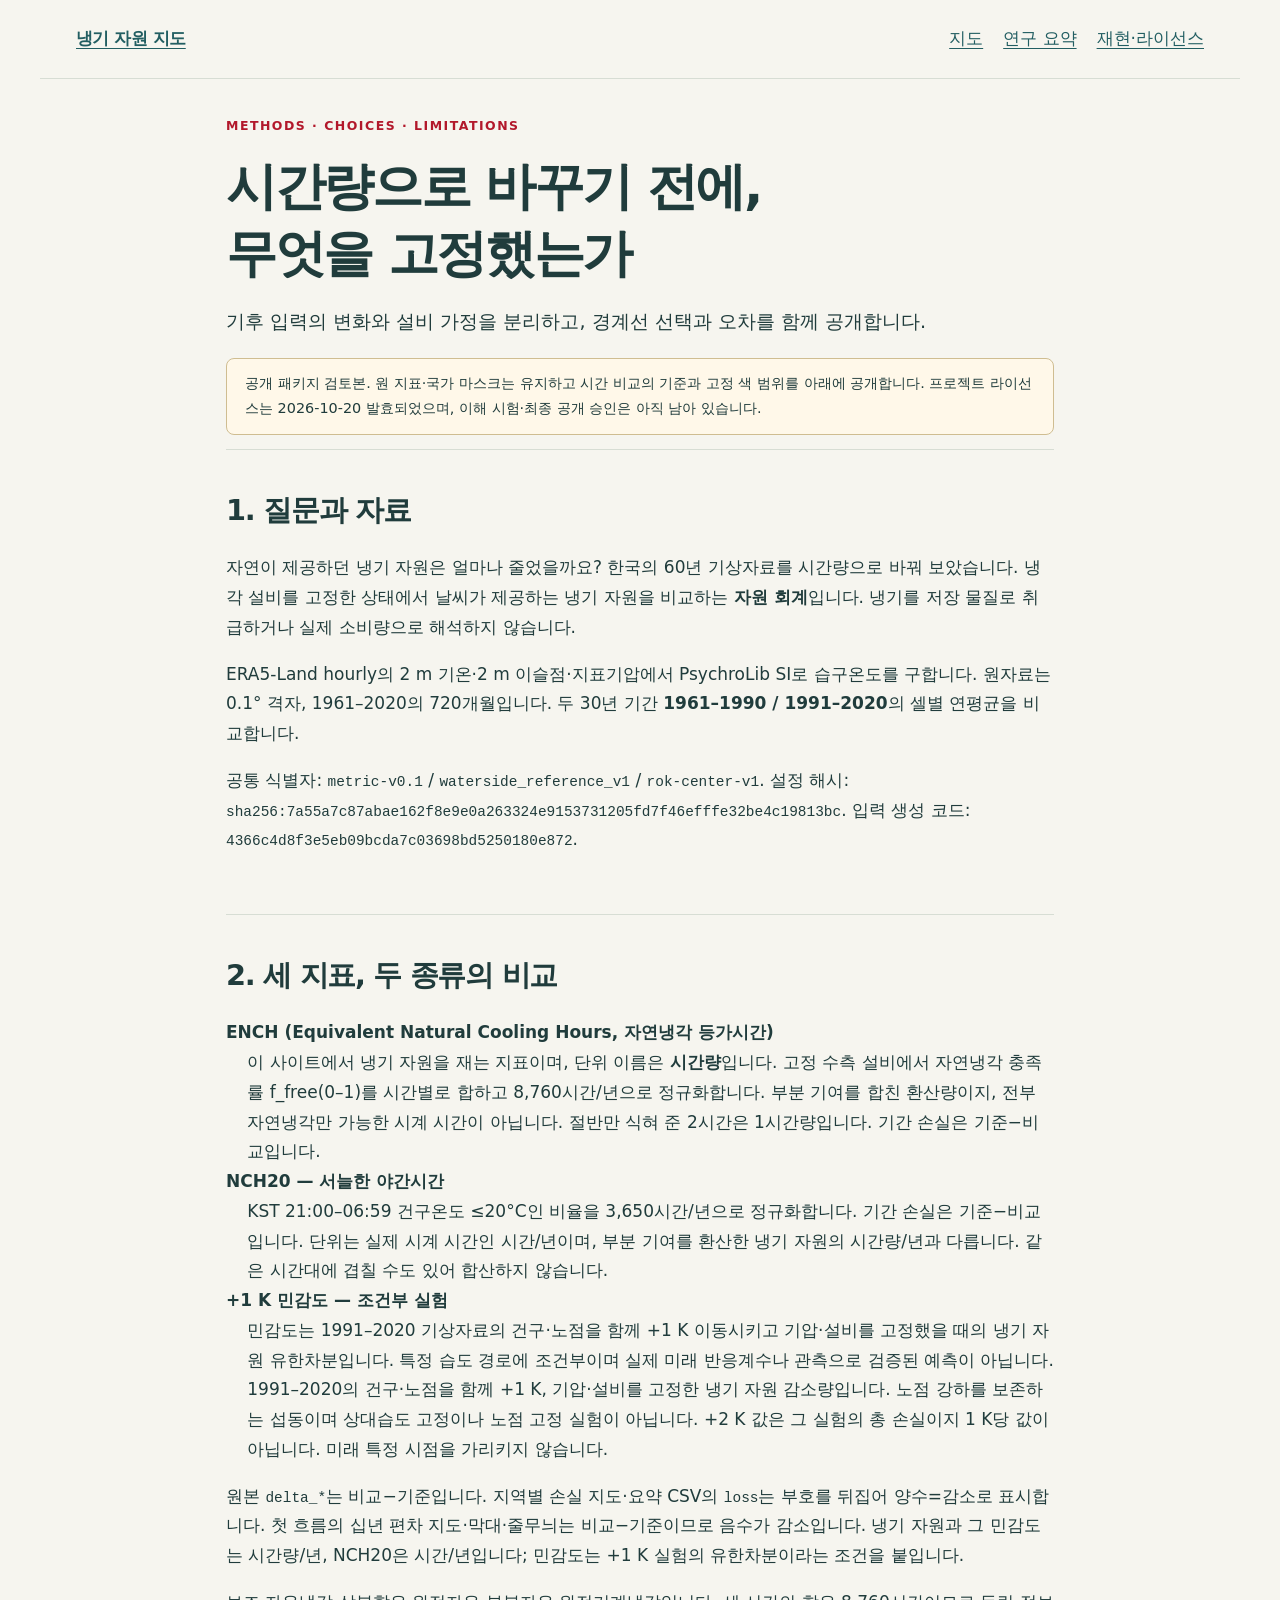
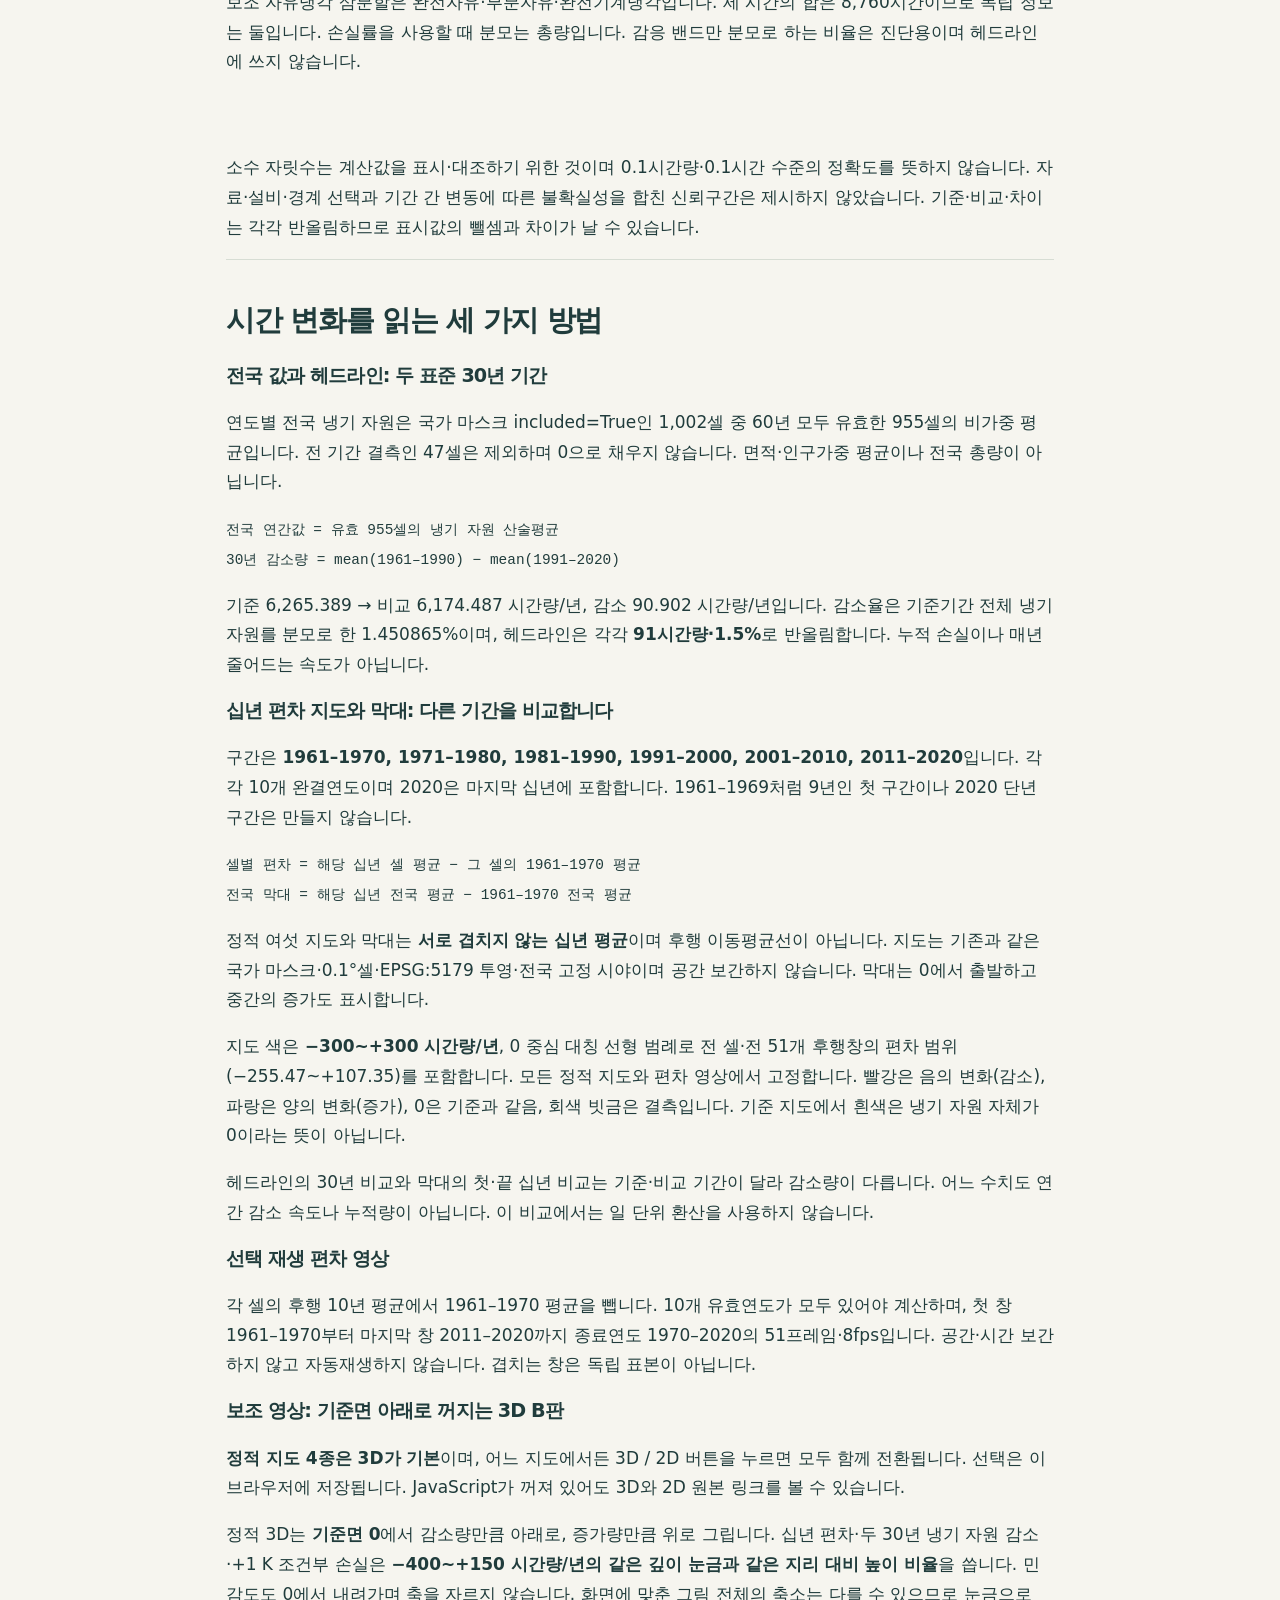
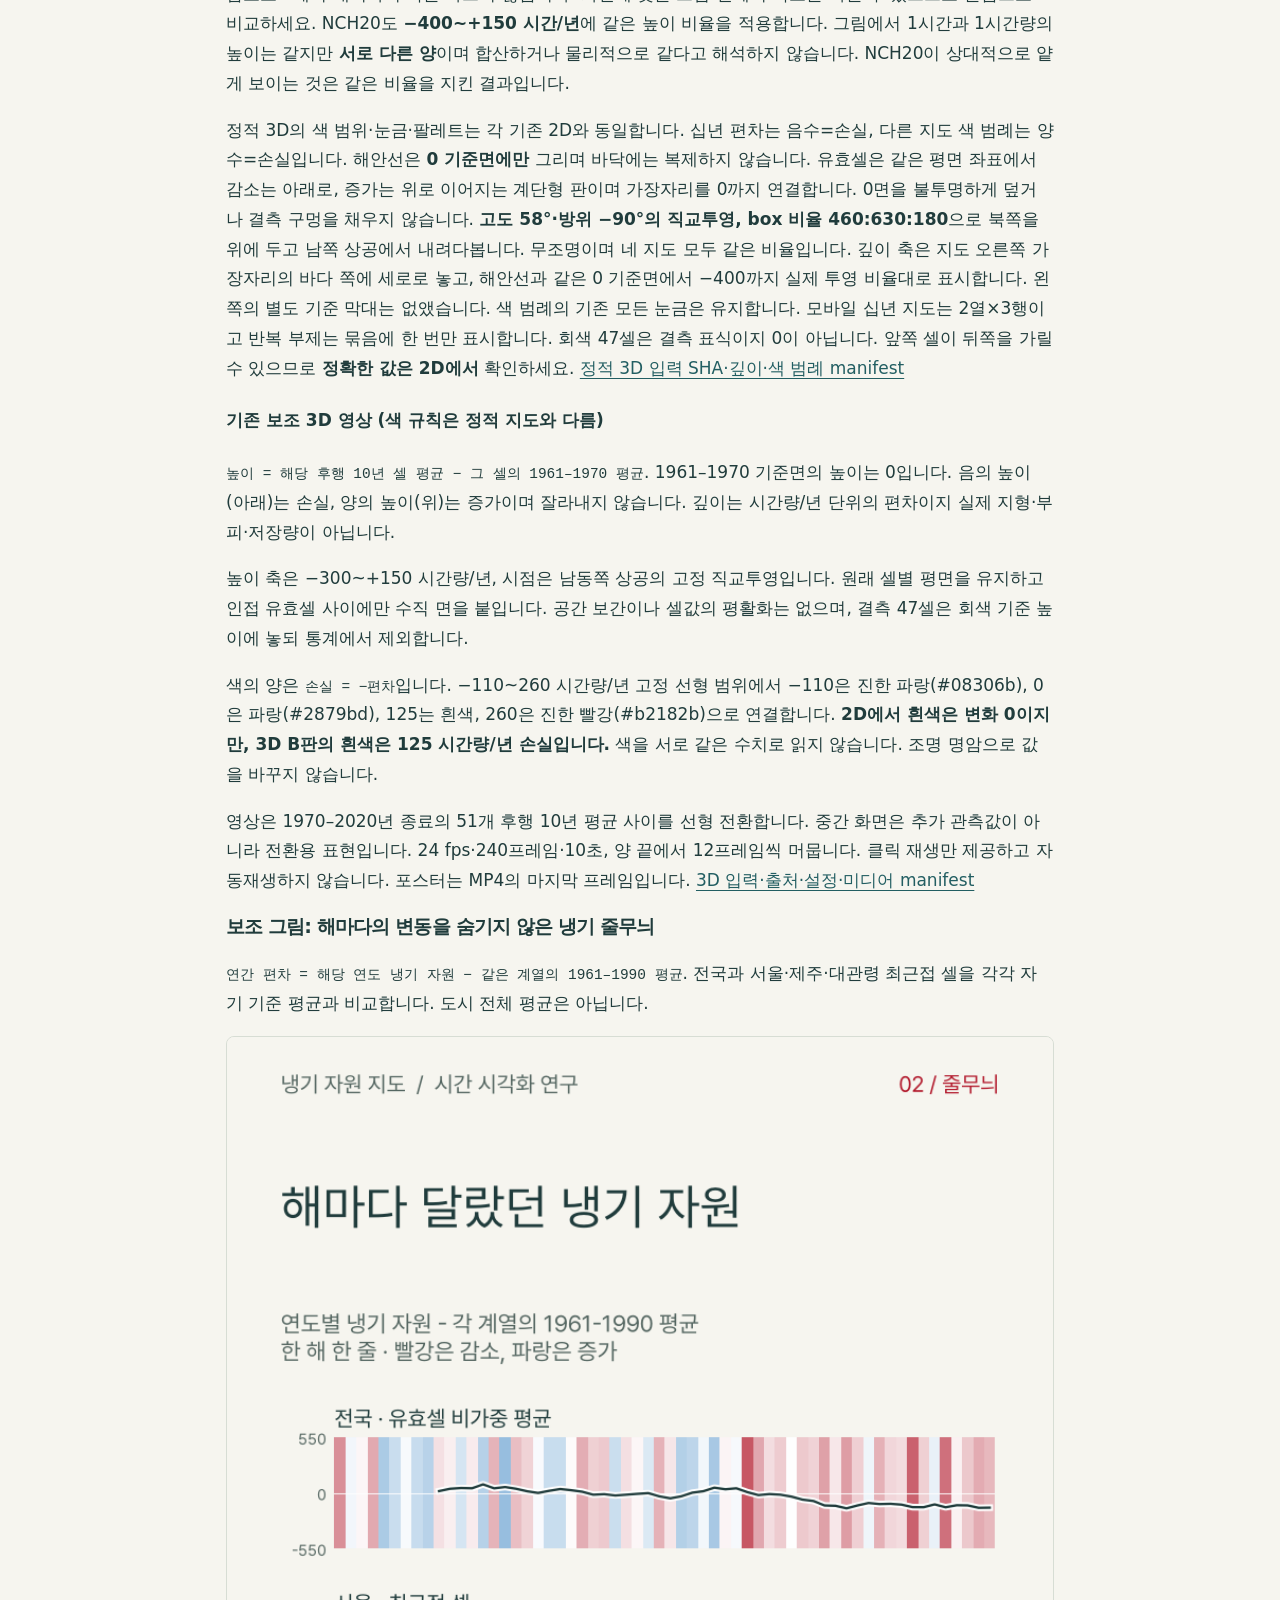
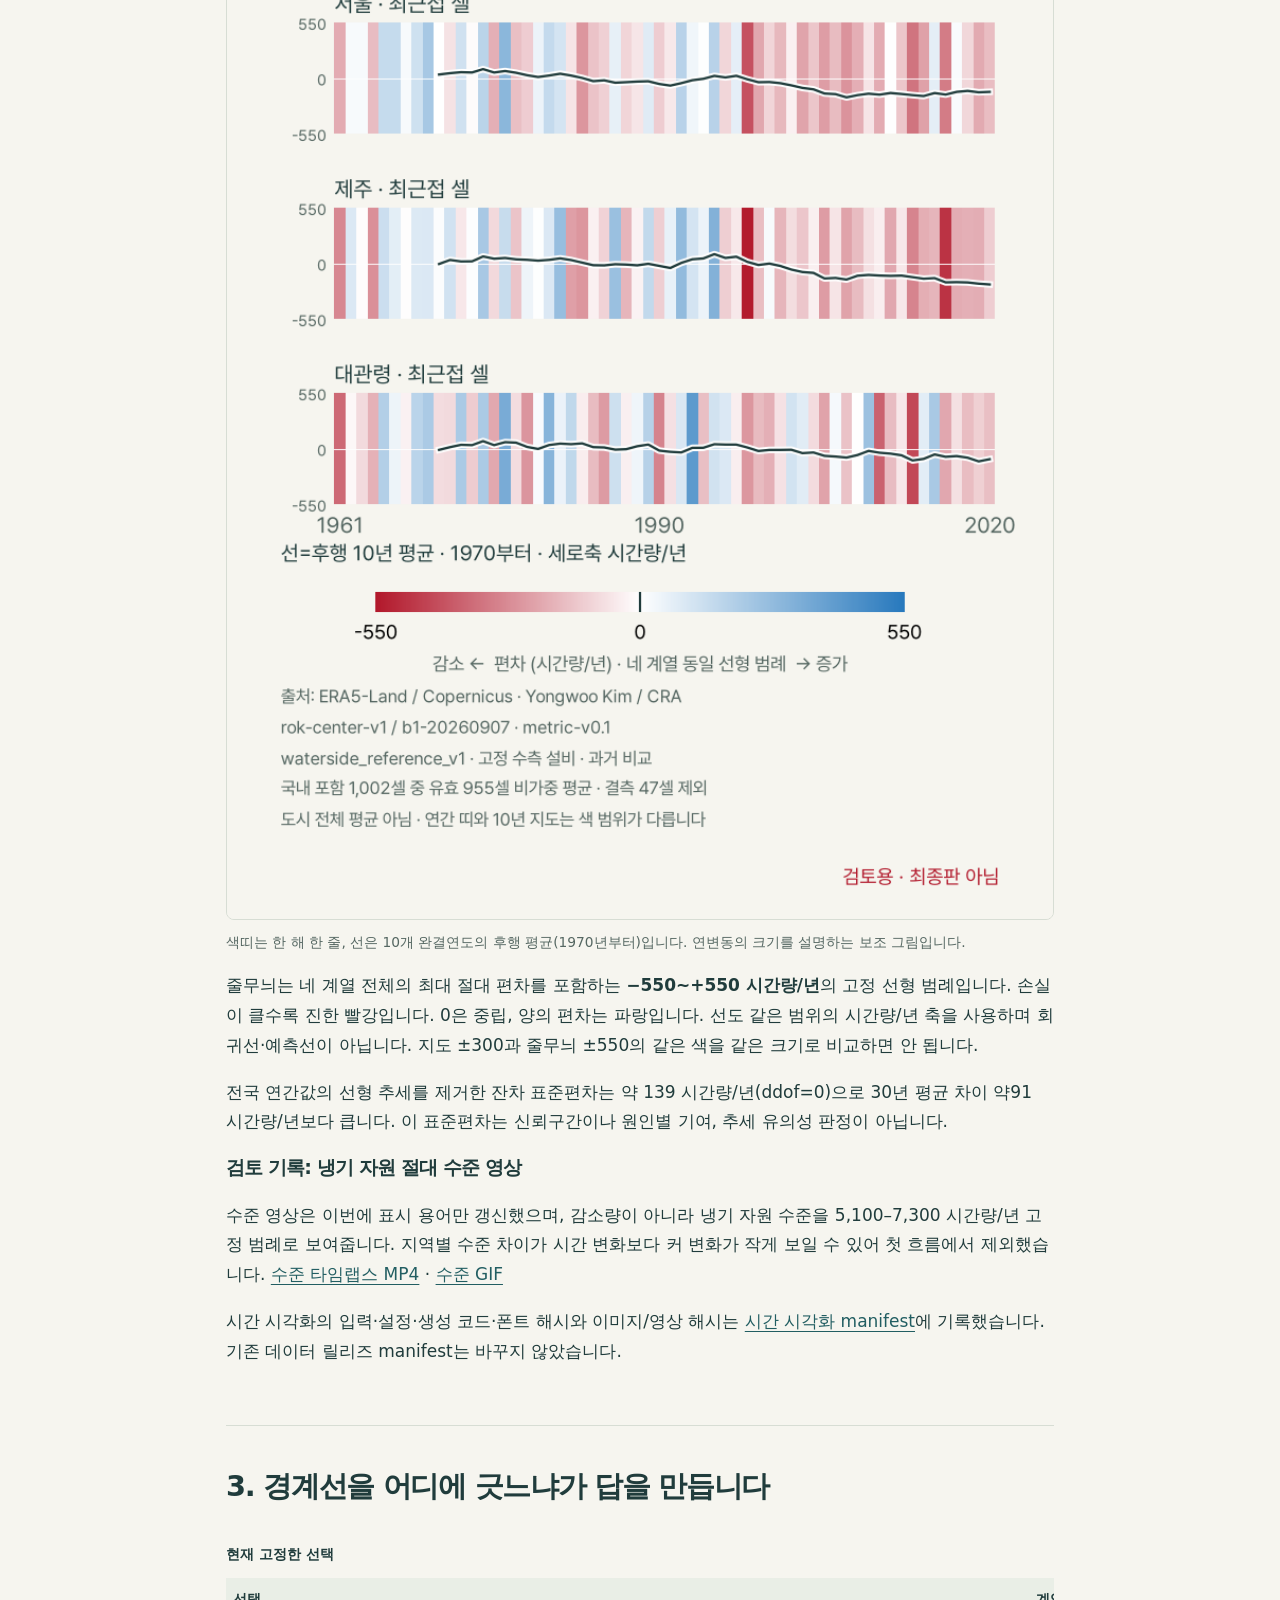
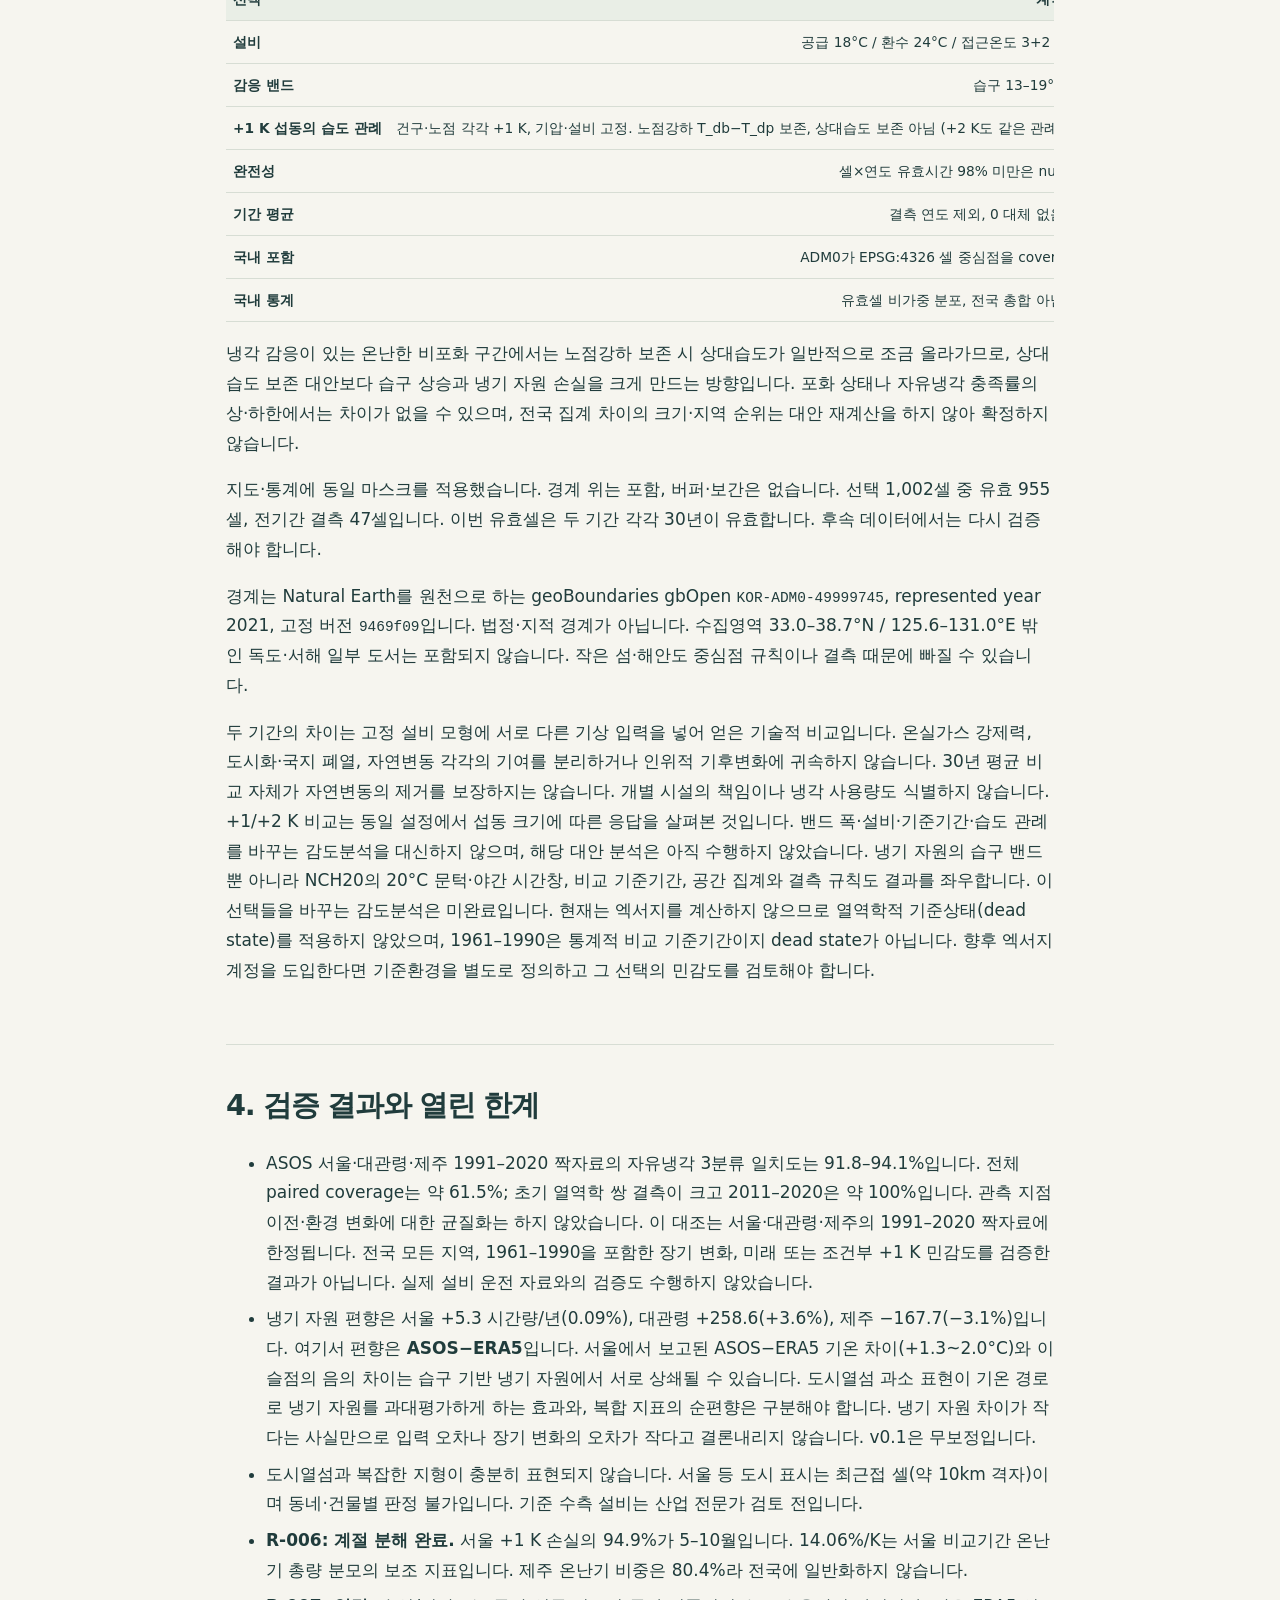
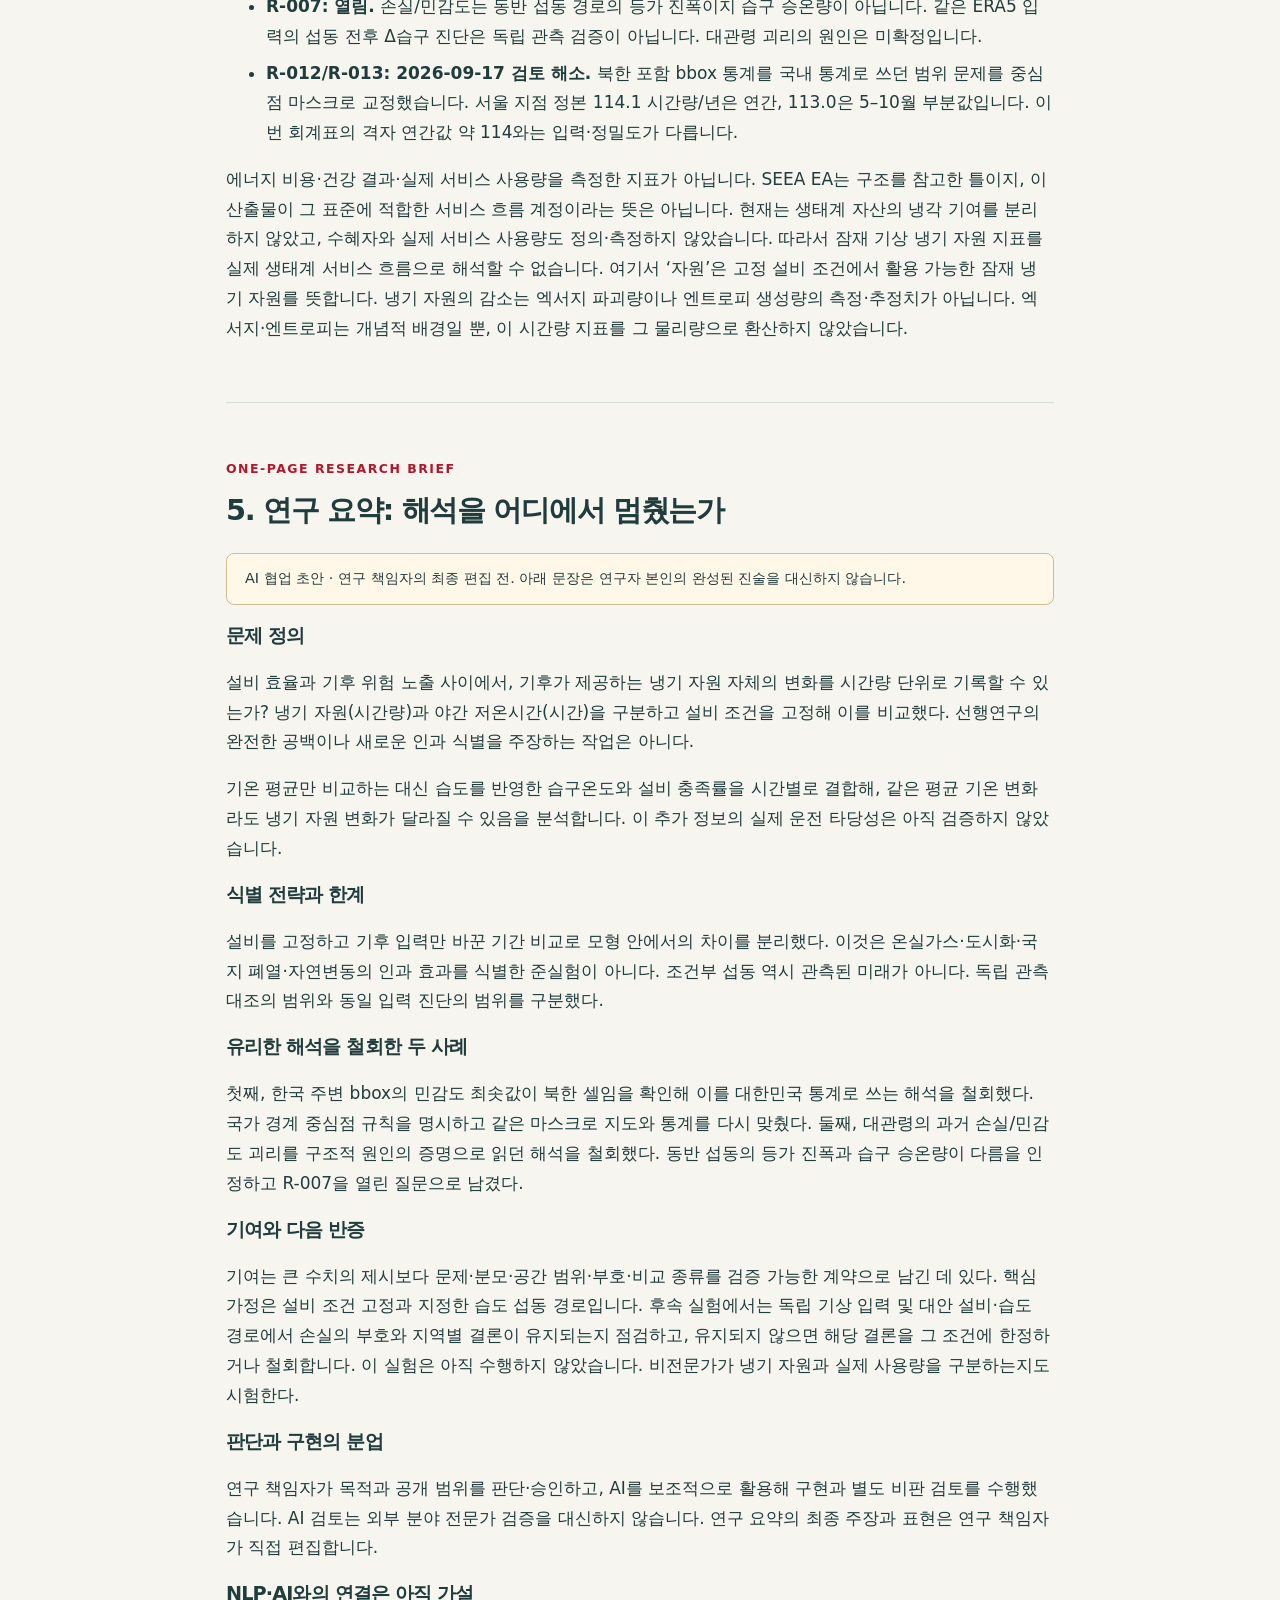
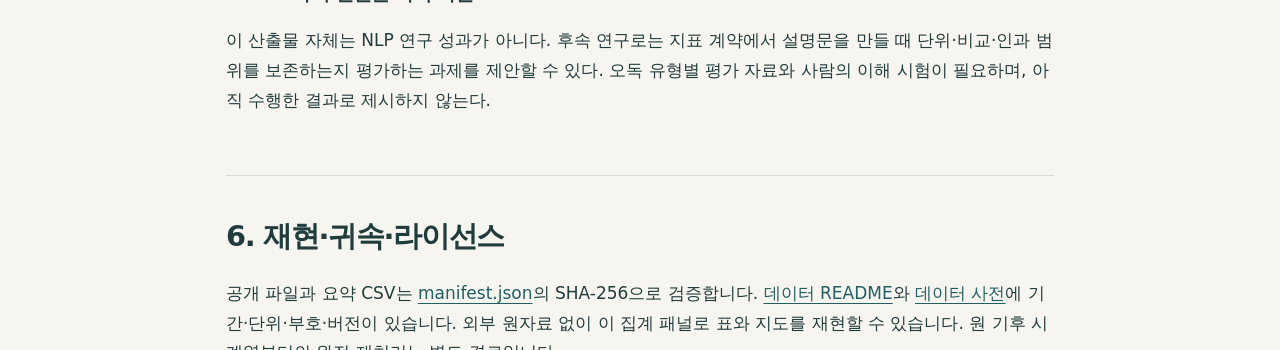
==== methodology.html @ 461aae05 "검토판 갱신: 지도 3D 기본·2D 전환 (원본 0bdd171)" ====
<!doctype html><html lang="ko"><head><meta charset="utf-8"><meta name="viewport" content="width=device-width,initial-scale=1"><title>방법론과 연구 요약 — 냉기 자원 지도</title><link rel="stylesheet" href="assets/style.css"></head><body><a class="skip" href="#main">본문 바로가기</a><header><a class="brand" href="index.html">냉기 자원 지도</a><nav aria-label="주요 메뉴"><a href="index.html#maps">지도</a><a href="#research">연구 요약</a><a href="#reproduce">재현·라이선스</a></nav></header><main class="prose" id="main"><p class="eyebrow">Methods · choices · limitations</p><h1>시간량으로 바꾸기 전에,<br>무엇을 고정했는가</h1><p class="lead">기후 입력의 변화와 설비 가정을 분리하고, 경계선 선택과 오차를 함께 공개합니다.</p><p class="status">공개 패키지 검토본. 원 지표·국가 마스크는 유지하고 시간 비교의 기준과 고정 색 범위를 아래에 공개합니다. 프로젝트 라이선스는 2026-10-20 발효되었으며, 이해 시험·최종 공개 승인은 아직 남아 있습니다.</p>
<section id="question"><h2>1. 질문과 자료</h2><p>자연이 제공하던 냉기 자원은 얼마나 줄었을까요? 한국의 60년 기상자료를 시간량으로 바꿔 보았습니다. 냉각 설비를 고정한 상태에서 날씨가 제공하는 냉기 자원을 비교하는 <strong>자원 회계</strong>입니다. 냉기를 저장 물질로 취급하거나 실제 소비량으로 해석하지 않습니다.</p><p>ERA5-Land hourly의 2 m 기온·2 m 이슬점·지표기압에서 PsychroLib SI로 습구온도를 구합니다. 원자료는 0.1° 격자, 1961–2020의 720개월입니다. 두 30년 기간 <strong>1961–1990 / 1991–2020</strong>의 셀별 연평균을 비교합니다.</p><p>공통 식별자: <code>metric-v0.1</code> / <code>waterside_reference_v1</code> / <code>rok-center-v1</code>. 설정 해시: <code>sha256:7a55a7c87abae162f8e9e0a263324e9153731205fd7f46efffe32be4c19813bc</code>. 입력 생성 코드: <code>4366c4d8f3e5eb09bcda7c03698bd5250180e872</code>.</p></section>
<section id="metrics"><h2>2. 세 지표, 두 종류의 비교</h2><dl><dt><strong>ENCH (Equivalent Natural Cooling Hours, 자연냉각 등가시간)</strong></dt><dd>이 사이트에서 냉기 자원을 재는 지표이며, 단위 이름은 <strong>시간량</strong>입니다. 고정 수측 설비에서 자연냉각 충족률 f_free(0–1)를 시간별로 합하고 8,760시간/년으로 정규화합니다. 부분 기여를 합친 환산량이지, 전부 자연냉각만 가능한 시계 시간이 아닙니다. 절반만 식혀 준 2시간은 1시간량입니다. 기간 손실은 기준−비교입니다.</dd><dt><strong>NCH20 — 서늘한 야간시간</strong></dt><dd>KST 21:00–06:59 건구온도 ≤20°C인 비율을 3,650시간/년으로 정규화합니다. 기간 손실은 기준−비교입니다. 단위는 실제 시계 시간인 시간/년이며, 부분 기여를 환산한 냉기 자원의 시간량/년과 다릅니다. 같은 시간대에 겹칠 수도 있어 합산하지 않습니다.</dd><dt><strong>+1 K 민감도 — 조건부 실험</strong></dt><dd>민감도는 1991–2020 기상자료의 건구·노점을 함께 +1 K 이동시키고 기압·설비를 고정했을 때의 냉기 자원 유한차분입니다. 특정 습도 경로에 조건부이며 실제 미래 반응계수나 관측으로 검증된 예측이 아닙니다. 1991–2020의 건구·노점을 함께 +1 K, 기압·설비를 고정한 냉기 자원 감소량입니다. 노점 강하를 보존하는 섭동이며 상대습도 고정이나 노점 고정 실험이 아닙니다. +2 K 값은 그 실험의 총 손실이지 1 K당 값이 아닙니다. 미래 특정 시점을 가리키지 않습니다.</dd></dl><p>원본 <code>delta_*</code>는 비교−기준입니다. 지역별 손실 지도·요약 CSV의 <code>loss</code>는 부호를 뒤집어 양수=감소로 표시합니다. 첫 흐름의 십년 편차 지도·막대·줄무늬는 비교−기준이므로 음수가 감소입니다. 냉기 자원과 그 민감도는 시간량/년, NCH20은 시간/년입니다; 민감도는 +1 K 실험의 유한차분이라는 조건을 붙입니다.</p><p>보조 자유냉각 삼분할은 완전자유·부분자유·완전기계냉각입니다. 세 시간의 합은 8,760시간이므로 독립 정보는 둘입니다. 손실률을 사용할 때 분모는 총량입니다. 감응 밴드만 분모로 하는 비율은 진단용이며 헤드라인에 쓰지 않습니다.</p></section>
<p>소수 자릿수는 계산값을 표시·대조하기 위한 것이며 0.1시간량·0.1시간 수준의 정확도를 뜻하지 않습니다. 자료·설비·경계 선택과 기간 간 변동에 따른 불확실성을 합친 신뢰구간은 제시하지 않았습니다. 기준·비교·차이는 각각 반올림하므로 표시값의 뺄셈과 차이가 날 수 있습니다.</p>
<section id="time-visuals"><h2>시간 변화를 읽는 세 가지 방법</h2>
<h3>전국 값과 헤드라인: 두 표준 30년 기간</h3><p>연도별 전국 냉기 자원은 국가 마스크 included=True인 1,002셀 중 60년 모두 유효한 955셀의 비가중 평균입니다. 전 기간 결측인 47셀은 제외하며 0으로 채우지 않습니다. 면적·인구가중 평균이나 전국 총량이 아닙니다.</p><p><code>전국 연간값 = 유효 955셀의 냉기 자원 산술평균</code><br><code>30년 감소량 = mean(1961–1990) − mean(1991–2020)</code></p><p>기준 6,265.389 → 비교 6,174.487 시간량/년, 감소 90.902 시간량/년입니다. 감소율은 기준기간 전체 냉기 자원를 분모로 한 1.450865%이며, 헤드라인은 각각 <strong>91시간량·1.5%</strong>로 반올림합니다. 누적 손실이나 매년 줄어드는 속도가 아닙니다.</p>
<h3>십년 편차 지도와 막대: 다른 기간을 비교합니다</h3><p>구간은 <strong>1961–1970, 1971–1980, 1981–1990, 1991–2000, 2001–2010, 2011–2020</strong>입니다. 각각 10개 완결연도이며 2020은 마지막 십년에 포함합니다. 1961–1969처럼 9년인 첫 구간이나 2020 단년 구간은 만들지 않습니다.</p><p><code>셀별 편차 = 해당 십년 셀 평균 − 그 셀의 1961–1970 평균</code><br><code>전국 막대 = 해당 십년 전국 평균 − 1961–1970 전국 평균</code></p><p>정적 여섯 지도와 막대는 <strong>서로 겹치지 않는 십년 평균</strong>이며 후행 이동평균선이 아닙니다. 지도는 기존과 같은 국가 마스크·0.1°셀·EPSG:5179 투영·전국 고정 시야이며 공간 보간하지 않습니다. 막대는 0에서 출발하고 중간의 증가도 표시합니다.</p><p>지도 색은 <strong>−300~+300 시간량/년</strong>, 0 중심 대칭 선형 범례로 전 셀·전 51개 후행창의 편차 범위(−255.47~+107.35)를 포함합니다. 모든 정적 지도와 편차 영상에서 고정합니다. 빨강은 음의 변화(감소), 파랑은 양의 변화(증가), 0은 기준과 같음, 회색 빗금은 결측입니다. 기준 지도에서 흰색은 냉기 자원 자체가 0이라는 뜻이 아닙니다.</p><p>헤드라인의 30년 비교와 막대의 첫·끝 십년 비교는 기준·비교 기간이 달라 감소량이 다릅니다. 어느 수치도 연간 감소 속도나 누적량이 아닙니다. 이 비교에서는 일 단위 환산을 사용하지 않습니다.</p>
<h3>선택 재생 편차 영상</h3><p>각 셀의 후행 10년 평균에서 1961–1970 평균을 뺍니다. 10개 유효연도가 모두 있어야 계산하며, 첫 창 1961–1970부터 마지막 창 2011–2020까지 종료연도 1970–2020의 51프레임·8fps입니다. 공간·시간 보간하지 않고 자동재생하지 않습니다. 겹치는 창은 독립 표본이 아닙니다.</p>
<h3 id="three-d-method">보조 영상: 기준면 아래로 꺼지는 3D B판</h3><p><strong>정적 지도 4종은 3D가 기본</strong>이며, 어느 지도에서든 3D / 2D 버튼을 누르면 모두 함께 전환됩니다. 선택은 이 브라우저에 저장됩니다. JavaScript가 꺼져 있어도 3D와 2D 원본 링크를 볼 수 있습니다.</p><p>정적 3D는 <strong>기준면 0</strong>에서 감소량만큼 아래로, 증가량만큼 위로 그립니다. 십년 편차·두 30년 냉기 자원 감소·+1 K 조건부 손실은 <strong>−400~+150 시간량/년의 같은 깊이 눈금과 같은 지리 대비 높이 비율</strong>을 씁니다. 민감도도 0에서 내려가며 축을 자르지 않습니다. 화면에 맞춘 그림 전체의 축소는 다를 수 있으므로 눈금으로 비교하세요. NCH20도 <strong>−400~+150 시간/년</strong>에 같은 높이 비율을 적용합니다. 그림에서 1시간과 1시간량의 높이는 같지만 <strong>서로 다른 양</strong>이며 합산하거나 물리적으로 같다고 해석하지 않습니다. NCH20이 상대적으로 얕게 보이는 것은 같은 비율을 지킨 결과입니다.</p><p>정적 3D의 색 범위·눈금·팔레트는 각 기존 2D와 동일합니다. 십년 편차는 음수=손실, 다른 지도 색 범례는 양수=손실입니다. 해안선은 <strong>0 기준면에만</strong> 그리며 바닥에는 복제하지 않습니다. 유효셀은 같은 평면 좌표에서 감소는 아래로, 증가는 위로 이어지는 계단형 판이며 가장자리를 0까지 연결합니다. 0면을 불투명하게 덮거나 결측 구멍을 채우지 않습니다. <strong>고도 58°·방위 −90°의 직교투영, box 비율 460:630:180</strong>으로 북쪽을 위에 두고 남쪽 상공에서 내려다봅니다. 무조명이며 네 지도 모두 같은 비율입니다. 깊이 축은 지도 오른쪽 가장자리의 바다 쪽에 세로로 놓고, 해안선과 같은 0 기준면에서 −400까지 실제 투영 비율대로 표시합니다. 왼쪽의 별도 기준 막대는 없앴습니다. 색 범례의 기존 모든 눈금은 유지합니다. 모바일 십년 지도는 2열×3행이고 반복 부제는 묶음에 한 번만 표시합니다. 회색 47셀은 결측 표식이지 0이 아닙니다. 앞쪽 셀이 뒤쪽을 가릴 수 있으므로 <strong>정확한 값은 2D에서</strong> 확인하세요. <a href="assets/map-3d-manifest.json">정적 3D 입력 SHA·깊이·색 범례 manifest</a></p><h4>기존 보조 3D 영상 (색 규칙은 정적 지도와 다름)</h4><p><code>높이 = 해당 후행 10년 셀 평균 − 그 셀의 1961–1970 평균</code>. 1961–1970 기준면의 높이는 0입니다. 음의 높이(아래)는 손실, 양의 높이(위)는 증가이며 잘라내지 않습니다. 깊이는 시간량/년 단위의 편차이지 실제 지형·부피·저장량이 아닙니다.</p><p>높이 축은 −300~+150 시간량/년, 시점은 남동쪽 상공의 고정 직교투영입니다. 원래 셀별 평면을 유지하고 인접 유효셀 사이에만 수직 면을 붙입니다. 공간 보간이나 셀값의 평활화는 없으며, 결측 47셀은 회색 기준 높이에 놓되 통계에서 제외합니다.</p><p>색의 양은 <code>손실 = −편차</code>입니다. −110~260 시간량/년 고정 선형 범위에서 −110은 진한 파랑(#08306b), 0은 파랑(#2879bd), 125는 흰색, 260은 진한 빨강(#b2182b)으로 연결합니다. <strong>2D에서 흰색은 변화 0이지만, 3D B판의 흰색은 125 시간량/년 손실입니다.</strong> 색을 서로 같은 수치로 읽지 않습니다. 조명 명암으로 값을 바꾸지 않습니다.</p><p>영상은 1970–2020년 종료의 51개 후행 10년 평균 사이를 선형 전환합니다. 중간 화면은 추가 관측값이 아니라 전환용 표현입니다. 24 fps·240프레임·10초, 양 끝에서 12프레임씩 머뭅니다. 클릭 재생만 제공하고 자동재생하지 않습니다. 포스터는 MP4의 마지막 프레임입니다. <a href="assets/cooling-3d-manifest.json">3D 입력·출처·설정·미디어 manifest</a></p>
<h3>보조 그림: 해마다의 변동을 숨기지 않은 냉기 줄무늬</h3><p><code>연간 편차 = 해당 연도 냉기 자원 − 같은 계열의 1961–1990 평균</code>. 전국과 서울·제주·대관령 최근접 셀을 각각 자기 기준 평균과 비교합니다. 도시 전체 평균은 아닙니다.</p><figure><picture><source media="(max-width:760px)" srcset="assets/cooling-stripes-mobile.png" width="780" height="1400"><img loading="lazy" src="assets/cooling-stripes-desktop.png" width="1440" height="1000" alt="전국과 서울·제주·대관령 최근접 셀의 연간 냉기 자원 편차 줄무늬. 해마다 등락이 크며 후행 10년 평균선을 함께 표시했습니다. 1961–1990 기준, 네 계열 공통 −550~+550 시간량/년 선형 범례."></picture><figcaption>색띠는 한 해 한 줄, 선은 10개 완결연도의 후행 평균(1970년부터)입니다. 연변동의 크기를 설명하는 보조 그림입니다.</figcaption></figure><p>줄무늬는 네 계열 전체의 최대 절대 편차를 포함하는 <strong>−550~+550 시간량/년</strong>의 고정 선형 범례입니다. 손실이 클수록 진한 빨강입니다. 0은 중립, 양의 편차는 파랑입니다. 선도 같은 범위의 시간량/년 축을 사용하며 회귀선·예측선이 아닙니다. 지도 ±300과 줄무늬 ±550의 같은 색을 같은 크기로 비교하면 안 됩니다.</p><p>전국 연간값의 선형 추세를 제거한 잔차 표준편차는 약 139 시간량/년(ddof=0)으로 30년 평균 차이 약91 시간량/년보다 큽니다. 이 표준편차는 신뢰구간이나 원인별 기여, 추세 유의성 판정이 아닙니다.</p>
<h3>검토 기록: 냉기 자원 절대 수준 영상</h3><p>수준 영상은 이번에 표시 용어만 갱신했으며, 감소량이 아니라 냉기 자원 수준을 5,100–7,300 시간량/년 고정 범례로 보여줍니다. 지역별 수준 차이가 시간 변화보다 커 변화가 작게 보일 수 있어 첫 흐름에서 제외했습니다. <a href="assets/ench-10y.mp4">수준 타임랩스 MP4</a> · <a href="assets/ench-10y.gif">수준 GIF</a></p><p>시간 시각화의 입력·설정·생성 코드·폰트 해시와 이미지/영상 해시는 <a href="assets/time-viz-manifest.json">시간 시각화 manifest</a>에 기록했습니다. 기존 데이터 릴리즈 manifest는 바꾸지 않았습니다.</p></section>
<section id="choices"><h2>3. 경계선을 어디에 긋느냐가 답을 만듭니다</h2><div class="table-scroll"><table><caption>현재 고정한 선택</caption><thead><tr><th scope="col">선택</th><th scope="col">계약</th></tr></thead><tbody><tr><th scope="row">설비</th><td>공급 18°C / 환수 24°C / 접근온도 3+2 K</td></tr><tr><th scope="row">감응 밴드</th><td>습구 13–19°C</td></tr><tr><th scope="row">+1 K 섭동의 습도 관례</th><td>건구·노점 각각 +1 K, 기압·설비 고정. 노점강하 T_db−T_dp 보존, 상대습도 보존 아님 (+2 K도 같은 관례)</td></tr><tr><th scope="row">완전성</th><td>셀×연도 유효시간 98% 미만은 null</td></tr><tr><th scope="row">기간 평균</th><td>결측 연도 제외, 0 대체 없음</td></tr><tr><th scope="row">국내 포함</th><td>ADM0가 EPSG:4326 셀 중심점을 covers</td></tr><tr><th scope="row">국내 통계</th><td>유효셀 비가중 분포, 전국 총합 아님</td></tr></tbody></table></div><p>냉각 감응이 있는 온난한 비포화 구간에서는 노점강하 보존 시 상대습도가 일반적으로 조금 올라가므로, 상대습도 보존 대안보다 습구 상승과 냉기 자원 손실을 크게 만드는 방향입니다. 포화 상태나 자유냉각 충족률의 상·하한에서는 차이가 없을 수 있으며, 전국 집계 차이의 크기·지역 순위는 대안 재계산을 하지 않아 확정하지 않습니다.</p><p>지도·통계에 동일 마스크를 적용했습니다. 경계 위는 포함, 버퍼·보간은 없습니다. 선택 1,002셀 중 유효 955셀, 전기간 결측 47셀입니다. 이번 유효셀은 두 기간 각각 30년이 유효합니다. 후속 데이터에서는 다시 검증해야 합니다.</p><p>경계는 Natural Earth를 원천으로 하는 geoBoundaries gbOpen <code>KOR-ADM0-49999745</code>, represented year 2021, 고정 버전 <code>9469f09</code>입니다. 법정·지적 경계가 아닙니다. 수집영역 33.0–38.7°N / 125.6–131.0°E 밖인 독도·서해 일부 도서는 포함되지 않습니다. 작은 섬·해안도 중심점 규칙이나 결측 때문에 빠질 수 있습니다.</p><p>두 기간의 차이는 고정 설비 모형에 서로 다른 기상 입력을 넣어 얻은 기술적 비교입니다. 온실가스 강제력, 도시화·국지 폐열, 자연변동 각각의 기여를 분리하거나 인위적 기후변화에 귀속하지 않습니다. 30년 평균 비교 자체가 자연변동의 제거를 보장하지는 않습니다. 개별 시설의 책임이나 냉각 사용량도 식별하지 않습니다. +1/+2 K 비교는 동일 설정에서 섭동 크기에 따른 응답을 살펴본 것입니다. 밴드 폭·설비·기준기간·습도 관례를 바꾸는 감도분석을 대신하지 않으며, 해당 대안 분석은 아직 수행하지 않았습니다. 냉기 자원의 습구 밴드뿐 아니라 NCH20의 20°C 문턱·야간 시간창, 비교 기준기간, 공간 집계와 결측 규칙도 결과를 좌우합니다. 이 선택들을 바꾸는 감도분석은 미완료입니다. 현재는 엑서지를 계산하지 않으므로 열역학적 기준상태(dead state)를 적용하지 않았으며, 1961–1990은 통계적 비교 기준기간이지 dead state가 아닙니다. 향후 엑서지 계정을 도입한다면 기준환경을 별도로 정의하고 그 선택의 민감도를 검토해야 합니다.</p></section>
<section id="limits"><h2>4. 검증 결과와 열린 한계</h2><ul><li>ASOS 서울·대관령·제주 1991–2020 짝자료의 자유냉각 3분류 일치도는 91.8–94.1%입니다. 전체 paired coverage는 약 61.5%; 초기 열역학 쌍 결측이 크고 2011–2020은 약 100%입니다. 관측 지점 이전·환경 변화에 대한 균질화는 하지 않았습니다. 이 대조는 서울·대관령·제주의 1991–2020 짝자료에 한정됩니다. 전국 모든 지역, 1961–1990을 포함한 장기 변화, 미래 또는 조건부 +1 K 민감도를 검증한 결과가 아닙니다. 실제 설비 운전 자료와의 검증도 수행하지 않았습니다.</li><li>냉기 자원 편향은 서울 +5.3 시간량/년(0.09%), 대관령 +258.6(+3.6%), 제주 −167.7(−3.1%)입니다. 여기서 편향은 <strong>ASOS−ERA5</strong>입니다. 서울에서 보고된 ASOS−ERA5 기온 차이(+1.3~2.0°C)와 이슬점의 음의 차이는 습구 기반 냉기 자원에서 서로 상쇄될 수 있습니다. 도시열섬 과소 표현이 기온 경로로 냉기 자원를 과대평가하게 하는 효과와, 복합 지표의 순편향은 구분해야 합니다. 냉기 자원 차이가 작다는 사실만으로 입력 오차나 장기 변화의 오차가 작다고 결론내리지 않습니다. v0.1은 무보정입니다.</li><li>도시열섬과 복잡한 지형이 충분히 표현되지 않습니다. 서울 등 도시 표시는 최근접 셀(약 10km 격자)이며 동네·건물별 판정 불가입니다. 기준 수측 설비는 산업 전문가 검토 전입니다.</li><li><strong>R-006: 계절 분해 완료.</strong> 서울 +1 K 손실의 94.9%가 5–10월입니다. 14.06%/K는 서울 비교기간 온난기 총량 분모의 보조 지표입니다. 제주 온난기 비중은 80.4%라 전국에 일반화하지 않습니다.</li><li><strong>R-007: 열림.</strong> 손실/민감도는 동반 섭동 경로의 등가 진폭이지 습구 승온량이 아닙니다. 같은 ERA5 입력의 섭동 전후 Δ습구 진단은 독립 관측 검증이 아닙니다. 대관령 괴리의 원인은 미확정입니다.</li><li><strong>R-012/R-013: 2026-09-17 검토 해소.</strong> 북한 포함 bbox 통계를 국내 통계로 쓰던 범위 문제를 중심점 마스크로 교정했습니다. 서울 지점 정본 114.1 시간량/년은 연간, 113.0은 5–10월 부분값입니다. 이번 회계표의 격자 연간값 약 114와는 입력·정밀도가 다릅니다.</li></ul><p>에너지 비용·건강 결과·실제 서비스 사용량을 측정한 지표가 아닙니다. SEEA EA는 구조를 참고한 틀이지, 이 산출물이 그 표준에 적합한 서비스 흐름 계정이라는 뜻은 아닙니다. 현재는 생태계 자산의 냉각 기여를 분리하지 않았고, 수혜자와 실제 서비스 사용량도 정의·측정하지 않았습니다. 따라서 잠재 기상 냉기 자원 지표를 실제 생태계 서비스 흐름으로 해석할 수 없습니다. 여기서 ‘자원’은 고정 설비 조건에서 활용 가능한 잠재 냉기 자원를 뜻합니다. 냉기 자원의 감소는 엑서지 파괴량이나 엔트로피 생성량의 측정·추정치가 아닙니다. 엑서지·엔트로피는 개념적 배경일 뿐, 이 시간량 지표를 그 물리량으로 환산하지 않았습니다.</p></section>
<section id="research"><p class="eyebrow">One-page research brief</p><h2>5. 연구 요약: 해석을 어디에서 멈췄는가</h2><p class="status">AI 협업 초안 · 연구 책임자의 최종 편집 전. 아래 문장은 연구자 본인의 완성된 진술을 대신하지 않습니다.</p><h3>문제 정의</h3><p>설비 효율과 기후 위험 노출 사이에서, 기후가 제공하는 냉기 자원 자체의 변화를 시간량 단위로 기록할 수 있는가? 냉기 자원(시간량)과 야간 저온시간(시간)을 구분하고 설비 조건을 고정해 이를 비교했다. 선행연구의 완전한 공백이나 새로운 인과 식별을 주장하는 작업은 아니다.</p><p>기온 평균만 비교하는 대신 습도를 반영한 습구온도와 설비 충족률을 시간별로 결합해, 같은 평균 기온 변화라도 냉기 자원 변화가 달라질 수 있음을 분석합니다. 이 추가 정보의 실제 운전 타당성은 아직 검증하지 않았습니다.</p><h3>식별 전략과 한계</h3><p>설비를 고정하고 기후 입력만 바꾼 기간 비교로 모형 안에서의 차이를 분리했다. 이것은 온실가스·도시화·국지 폐열·자연변동의 인과 효과를 식별한 준실험이 아니다. 조건부 섭동 역시 관측된 미래가 아니다. 독립 관측 대조의 범위와 동일 입력 진단의 범위를 구분했다.</p><h3>유리한 해석을 철회한 두 사례</h3><p>첫째, 한국 주변 bbox의 민감도 최솟값이 북한 셀임을 확인해 이를 대한민국 통계로 쓰는 해석을 철회했다. 국가 경계 중심점 규칙을 명시하고 같은 마스크로 지도와 통계를 다시 맞췄다. 둘째, 대관령의 과거 손실/민감도 괴리를 구조적 원인의 증명으로 읽던 해석을 철회했다. 동반 섭동의 등가 진폭과 습구 승온량이 다름을 인정하고 R-007을 열린 질문으로 남겼다.</p><h3>기여와 다음 반증</h3><p>기여는 큰 수치의 제시보다 문제·분모·공간 범위·부호·비교 종류를 검증 가능한 계약으로 남긴 데 있다. 핵심 가정은 설비 조건 고정과 지정한 습도 섭동 경로입니다. 후속 실험에서는 독립 기상 입력 및 대안 설비·습도 경로에서 손실의 부호와 지역별 결론이 유지되는지 점검하고, 유지되지 않으면 해당 결론을 그 조건에 한정하거나 철회합니다. 이 실험은 아직 수행하지 않았습니다. 비전문가가 냉기 자원과 실제 사용량을 구분하는지도 시험한다.</p><h3>판단과 구현의 분업</h3><p>연구 책임자가 목적과 공개 범위를 판단·승인하고, AI를 보조적으로 활용해 구현과 별도 비판 검토를 수행했습니다. AI 검토는 외부 분야 전문가 검증을 대신하지 않습니다. 연구 요약의 최종 주장과 표현은 연구 책임자가 직접 편집합니다.</p><h3>NLP·AI와의 연결은 아직 가설</h3><p>이 산출물 자체는 NLP 연구 성과가 아니다. 후속 연구로는 지표 계약에서 설명문을 만들 때 단위·비교·인과 범위를 보존하는지 평가하는 과제를 제안할 수 있다. 오독 유형별 평가 자료와 사람의 이해 시험이 필요하며, 아직 수행한 결과로 제시하지 않는다.</p></section>
<section id="reproduce"><h2>6. 재현·귀속·라이선스</h2><p>공개 파일과 요약 CSV는 <a href="data/rok-center-v1-b1-20260907/manifest.json">manifest.json</a>의 SHA-256으로 검증합니다. <a href="data/rok-center-v1-b1-20260907/README.md">데이터 README</a>와 <a href="data/rok-center-v1-b1-20260907/DATA_DICTIONARY.md">데이터 사전</a>에 기간·단위·부호·버전이 있습니다. 외부 원자료 없이 이 집계 패널로 표와 지도를 재현할 수 있습니다. 원 기후 시계열부터의 완전 재처리는 별도 경로입니다.</p><p><a href="reproduce.md">단계별 재현 안내</a></p><p><strong>코드 MIT / 프로젝트 산출 집계 데이터·지도·영상 CC BY 4.0(2026-10-20 발효)</strong>. 라이선스 발효는 외부 게시 승인이 아닙니다. 데이터 README의 조립 당시 표기는 manifest SHA 보존을 위한 이력이며, 현재 이용허락은 LICENSE-DATA를 따릅니다. 기후 원자료의 Copernicus 조건은 별도로 적용됩니다.</p><p>Contains modified Copernicus Climate Change Service information (2026). ERA5-Land hourly data from 1950 to present, DOI: 10.24381/cds.e2161bac. Neither the European Commission nor ECMWF is responsible for any use that may be made of the Copernicus information or data it contains.</p><p>원자료: <a href="https://cds.climate.copernicus.eu/datasets/reanalysis-era5-land">ERA5-Land (CDS)</a> · 현재 원자료 라이선스 <a href="https://creativecommons.org/licenses/by/4.0/">CC BY 4.0</a> (2026-09-21 확인). 시간별 기온·이슬점·기압을 로컬에서 냉기 자원·야간시간 지표로 집계하고 지도·영상으로 변형했습니다. 원자료 이용허락과 2026-10-20 발효된 프로젝트 고유 기여의 이용허락은 별개이며, 취득 당시 동의 버전 확인은 남아 있습니다.</p><p>경계는 Natural Earth / geoBoundaries Public Domain입니다. 이 주장은 해당 경계 원천에 관한 것으로 geoBoundaries 전체나 프로젝트 전체의 동일 라이선스를 뜻하지 않습니다. 지도·영상은 Pretendard v1.3.9 Regular(OFL 1.1)로 렌더했습니다. 폰트와 원문 라이선스는 코드 저장소에 포함하며 site에는 래스터 결과만 둡니다.</p><p><a href="LICENSE">코드 라이선스</a> · <a href="LICENSE-DATA">데이터 라이선스</a> · <a href="NOTICE">제3자 귀속·조건</a></p><p>냉기 자원 지도 / Cooling Resource Atlas의 공개 주소는 <a href="https://kimkv3.github.io/cooling-atlas">kimkv3.github.io/cooling-atlas</a>입니다. 검토본을 먼저 게시해 이해 시험을 진행하며, 이미지·영상의 검토용 표시는 유지합니다. 최종판 전환은 이해 시험·최종 검토 이후 별도로 진행합니다.</p></section></main><footer><a href="index.html">← 지도와 회계표로 돌아가기</a> · 방법론 초안 v1 및 2026-09-17 검토 및 2026-10-20 시간 시각화 배치 반영</footer></body></html>
---- assets/style.css ----
:root{color-scheme:light;--ink:#203c3c;--muted:#556762;--paper:#f6f5ef;--line:#d7ddd4;--accent:#b2182b}*{box-sizing:border-box}body{margin:0;background:var(--paper);color:var(--ink);font:17px/1.75 system-ui,-apple-system,sans-serif}a{color:#225e62;text-underline-offset:.22em}a:hover{color:#8b4416}a:focus-visible,video:focus-visible{outline:3px solid #b56b21;outline-offset:4px}header,main,footer{max-width:1200px;margin:auto;padding:24px 36px}header{display:flex;justify-content:space-between;gap:20px;border-bottom:1px solid var(--line)}nav{display:flex;gap:20px;flex-wrap:wrap}.brand{font-weight:750;letter-spacing:-.03em}.eyebrow{text-transform:uppercase;letter-spacing:.12em;font-size:.78rem;font-weight:700;color:var(--accent)}h1,h2,h3{line-height:1.3;letter-spacing:-.045em}h1{font-size:clamp(2rem,4vw,3.5rem);max-width:900px;margin:16px 0}h2{font-size:1.8rem;margin-top:0}h3{font-size:1.2rem}.lead{font-size:1.2rem;max-width:800px}.muted,figcaption,small{color:var(--muted)}.status{border:1px solid #cfbd91;padding:12px 18px;background:#fff8e9;border-radius:8px;font-size:.9rem}.hero{display:grid;grid-template-columns:minmax(0,1fr) minmax(0,1.05fr);gap:32px;align-items:start;margin:30px 0}figure{margin:0}img{display:block;max-width:100%;height:auto}figure img{border:1px solid var(--line);border-radius:8px}figcaption{font-size:.86rem;margin-top:10px}section{padding:42px 0;border-top:1px solid var(--line)}.hero section{padding:0;border:0}.table-scroll{overflow-x:auto}table{border-collapse:collapse;width:100%;font-size:.86rem;font-variant-numeric:tabular-nums}th,td{border-bottom:1px solid var(--line);padding:9px 7px;text-align:right;white-space:nowrap}th:first-child,td:first-child{text-align:left}caption{text-align:left;font-weight:700;padding:12px 0}thead{background:#e9eee6}td.loss{font-weight:750;color:#b2182b}.cards{display:grid;grid-template-columns:repeat(3,minmax(0,1fr));gap:24px}.cards article{min-width:0}.tag{font-size:.75rem;border:1px solid #bac9c0;padding:3px 7px;border-radius:20px}.video{max-width:520px;width:100%;height:auto;background:#eef1f2}.columns{display:grid;grid-template-columns:1fr 1fr;gap:36px}.prose{max-width:900px}.prose section:first-child{border:0}.callout{border-left:4px solid #bf8b49;padding:12px 20px;background:#eeeede}footer{font-size:.85rem;border-top:1px solid var(--line);margin-top:30px;padding-bottom:45px}code{font-size:.85em;overflow-wrap:anywhere}li{margin:.4em 0}.skip{position:absolute;top:-80px}.skip:focus{top:0;background:white;padding:10px;z-index:9}@media(max-width:760px){header,main,footer{padding:20px}header{display:block}nav{margin-top:12px;font-size:.9rem}h1{font-size:2.2rem}.hero,.cards,.columns{grid-template-columns:1fr;gap:24px}.hero{margin-top:24px}section{padding:30px 0}.hero figure{max-width:480px;margin:auto}.lead{font-size:1.05rem}table{font-size:.78rem}th,td{padding:8px 5px}}@media(prefers-reduced-motion:reduce){html{scroll-behavior:auto}}@media print{header nav,.status{display:none}body{background:white;font-size:11pt}section{break-inside:avoid}.hero,.columns{display:block}figure img{max-height:500px;width:auto}.cards{display:block}.cards img{max-height:400px;width:auto}}

/* Temporal first flow: map-led, with explicit comparison periods. */
.time-story header{padding-top:16px;padding-bottom:16px}.time-story main{padding-top:14px}.story-intro .eyebrow{margin:0 0 8px}.story-intro h1{font-size:2.35rem;line-height:1.18;margin:8px 0 12px}.headline{margin:0 0 12px;line-height:1.5}.headline strong{font-size:1.6rem;color:var(--accent)}.headline span{display:block;color:var(--muted);font-size:.9rem}.story-intro .status{padding:8px 14px;margin:12px 0 18px}.mobile-break{display:none}#time-maps{border-top:0;padding:0 0 30px}.section-label{display:flex;align-items:baseline;justify-content:space-between;gap:12px;margin-bottom:8px}.section-label h2{font-size:1.25rem;margin:0}.section-label p{font-size:.85rem;color:var(--muted);margin:0}#time-maps picture{display:block}#time-maps img{width:100%}.optional-media{font-size:.9rem}.optional-media small{display:block}.regional-cards{grid-template-columns:repeat(2,minmax(0,1fr))}.bar-figure{max-width:1000px;margin:auto}.time-story #sensitivity figure{max-width:480px}.time-story #sensitivity .tag{display:inline-block;margin-bottom:16px}picture img{width:100%}.prose dd{margin-left:1.25em}
@media(max-width:760px){.time-story header{padding:12px 20px}.time-story nav{margin-top:5px;font-size:.8rem;gap:16px}.time-story main{padding-top:12px}.story-intro .eyebrow{font-size:.61rem;margin-bottom:6px}.story-intro h1{font-size:1.75rem;margin:6px 0 10px}.headline strong{font-size:1.25rem}.headline span{font-size:.76rem}.story-intro .status{font-size:.72rem;line-height:1.5;padding:7px 10px;margin:10px 0 12px}.mobile-break{display:block}.section-label{display:block;margin-bottom:7px}.section-label h2{font-size:1.05rem;margin-bottom:3px}.section-label p{font-size:.73rem}.regional-cards{grid-template-columns:1fr}#time-maps figcaption{font-size:.76rem}.time-story #sensitivity figure{max-width:100%}.time-story .headline{margin-bottom:8px}.prose h2{font-size:1.5rem}.prose dd{margin-left:0}.prose code{white-space:normal}}
@media(min-width:761px){.story-intro h1 br{display:none}}

/* B is opt-in supplementary media, never a motion hero. */
#cooling-3d{padding:24px 0;margin-top:20px}#cooling-3d h3{margin:0}.cooling-3d-video{display:block;width:100%;max-width:800px;height:auto;aspect-ratio:4/3;background:var(--paper);border:1px solid var(--line);border-radius:8px}#cooling-3d figure{max-width:800px}

/* Decision 31: the resource and its equivalent-quantity unit lead the first screen. */
.story-intro .resource-headline{color:var(--accent);max-width:100%}.unit-definition{font-size:.9rem;line-height:1.5;margin:6px 0 10px;max-width:1080px}
@media(max-width:760px){.story-intro .resource-headline{font-size:1.65rem}.unit-definition{font-size:.78rem;line-height:1.5;margin:4px 0 8px}}

/* Decision 32: native buttons support Tab, Enter and Space; no-JS defaults to 3D. */
[hidden]{display:none!important}.map-toggle{display:flex;align-items:center;gap:8px;margin:8px 0 12px;flex-wrap:wrap}.map-toggle button{font:inherit;line-height:1;padding:12px 18px;min-height:44px;border:1px solid #71847c;border-radius:6px;color:var(--ink);background:transparent;cursor:pointer}.map-toggle button[aria-pressed=true]{background:var(--ink);color:white}.map-toggle button:focus-visible{outline:3px solid #b56b21;outline-offset:3px}.map-toggle span,.map-reading{font-size:.78rem;color:var(--muted)}.map-reading{margin:8px 0}.map-view img{width:100%}.map-view{min-width:0}.regional-cards figure{margin:0}
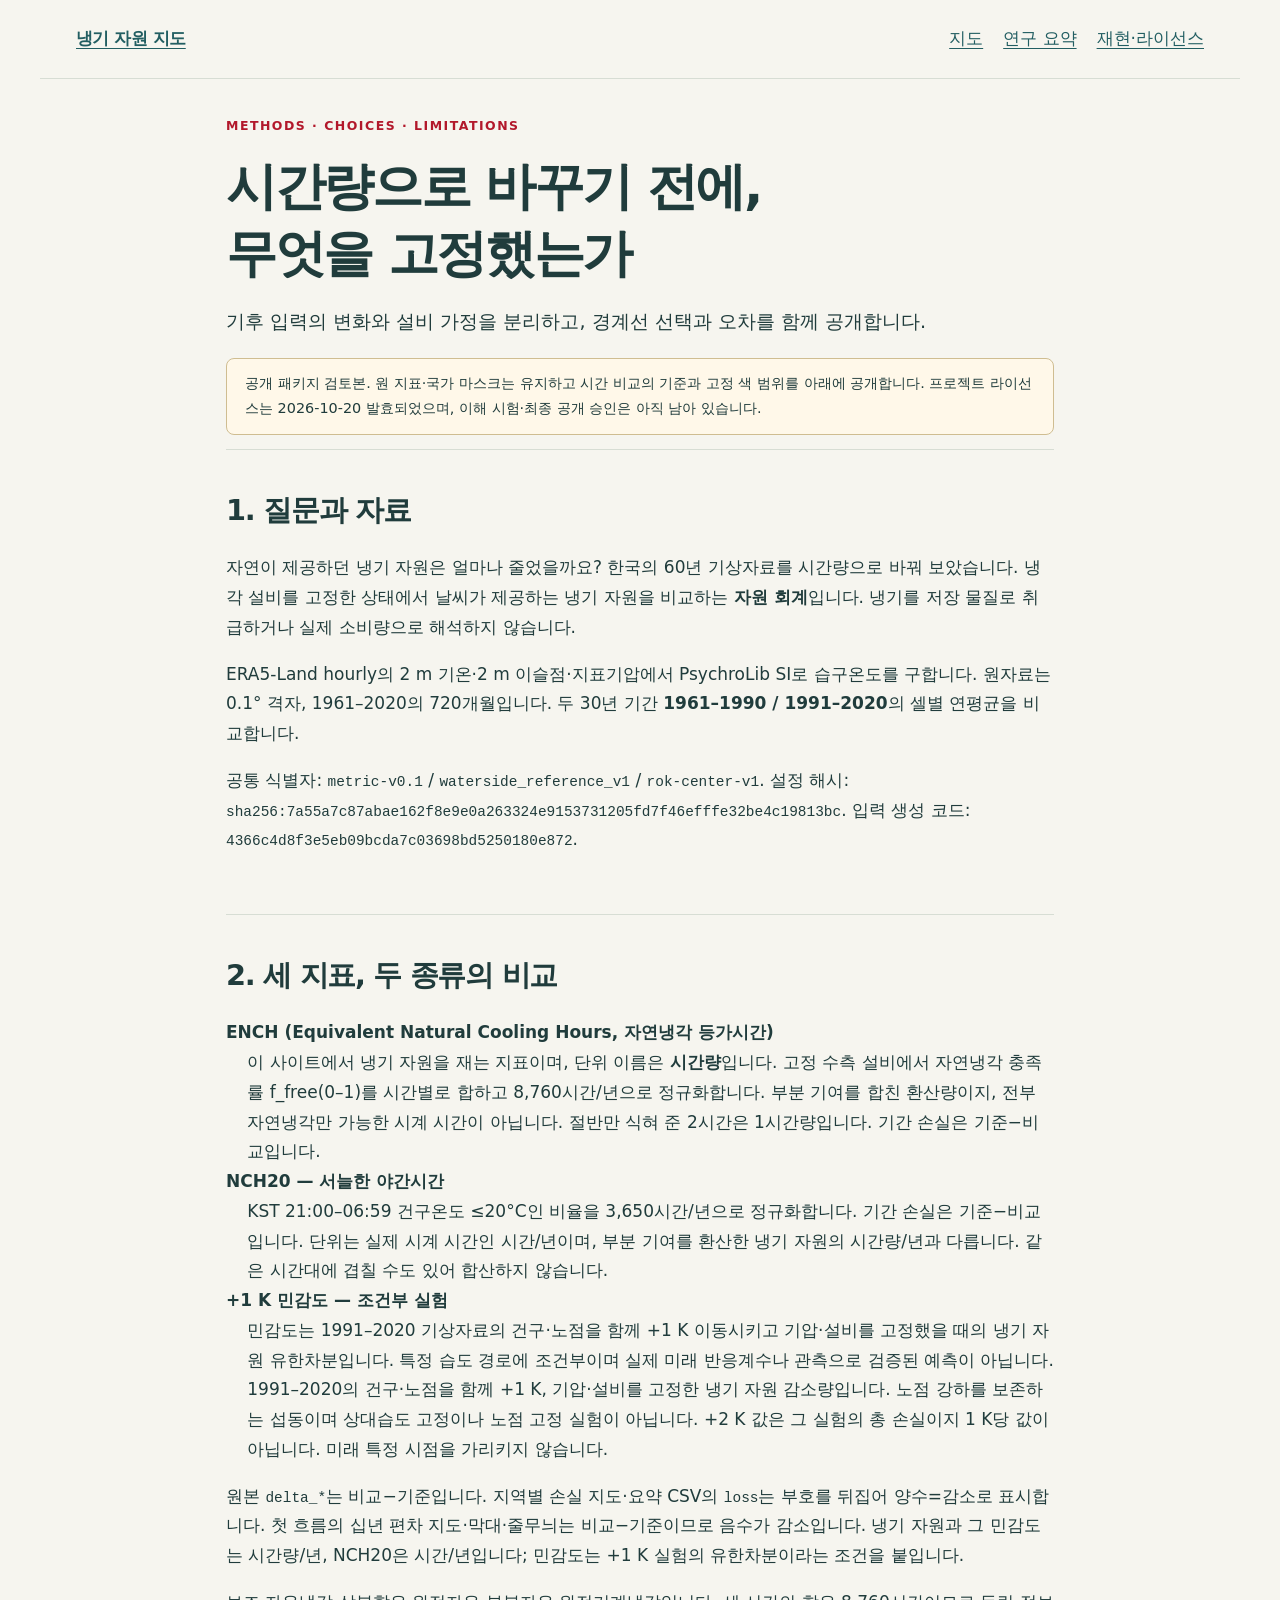
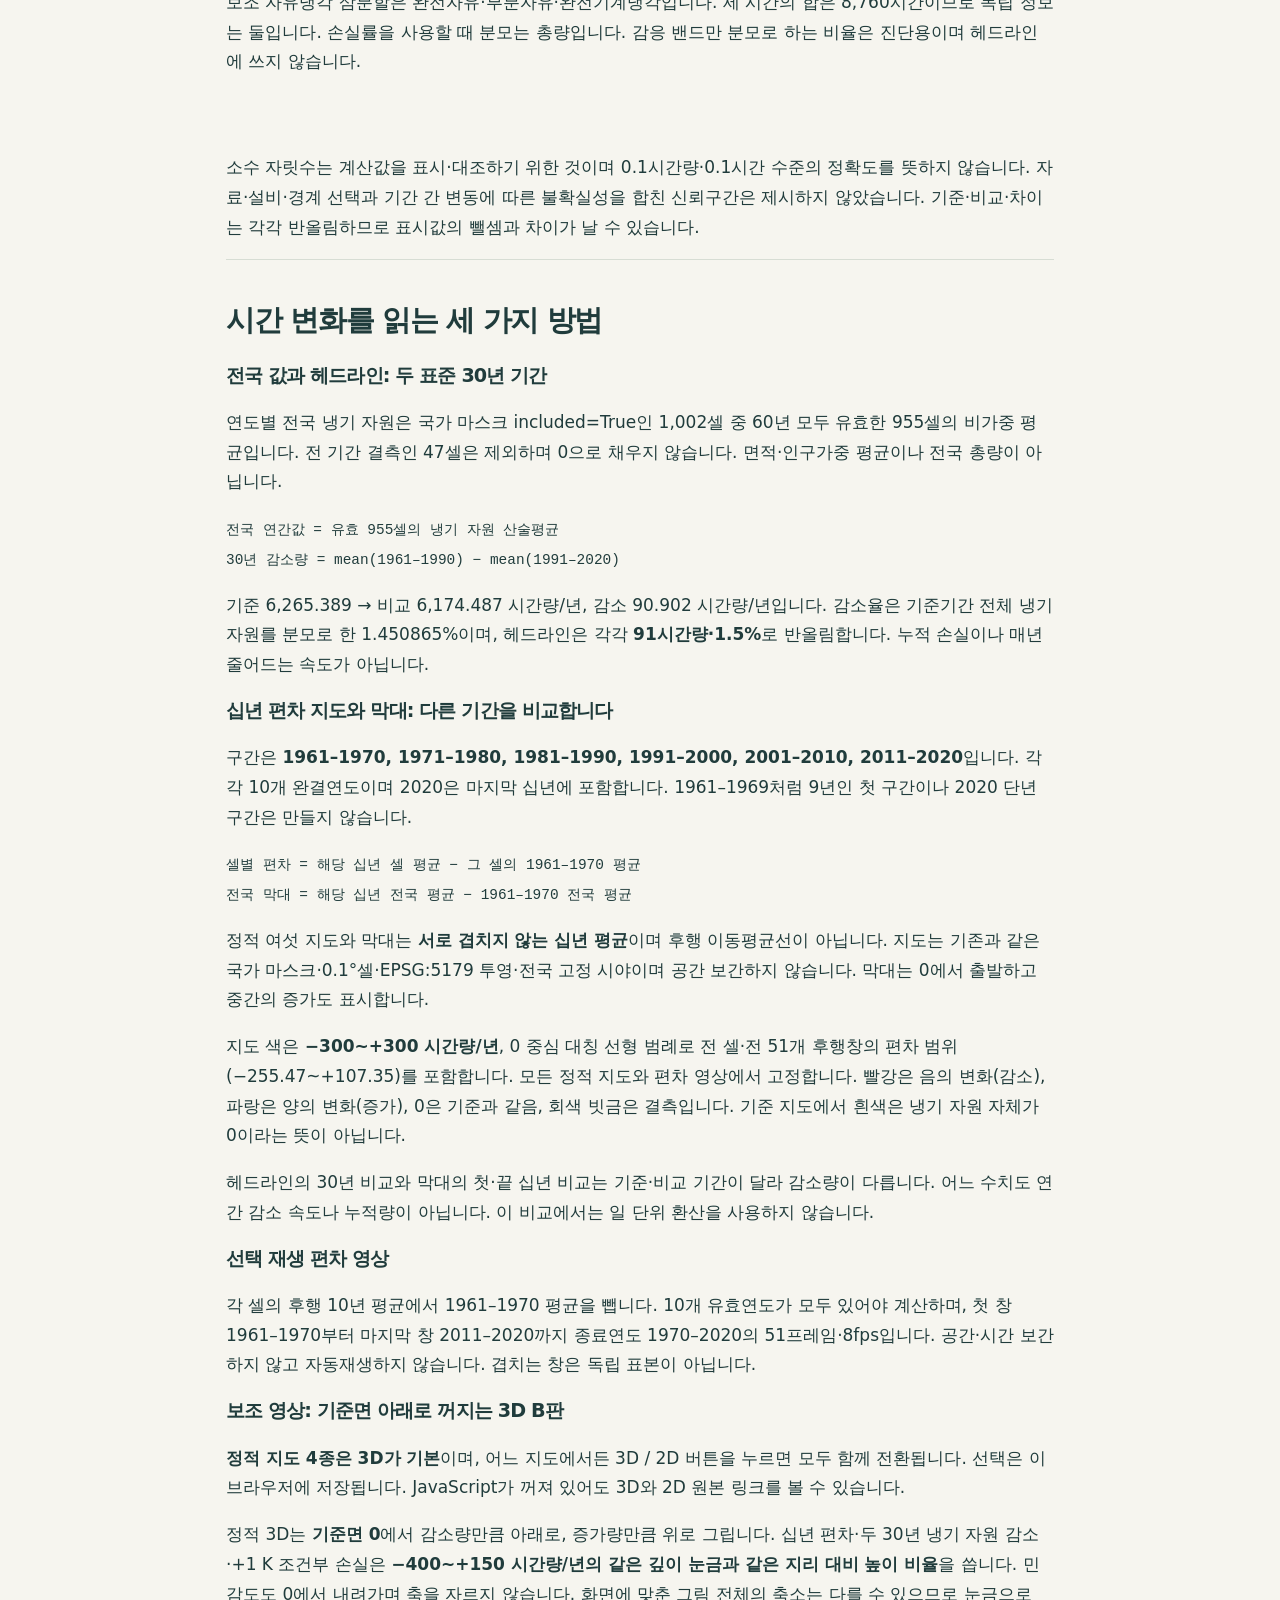
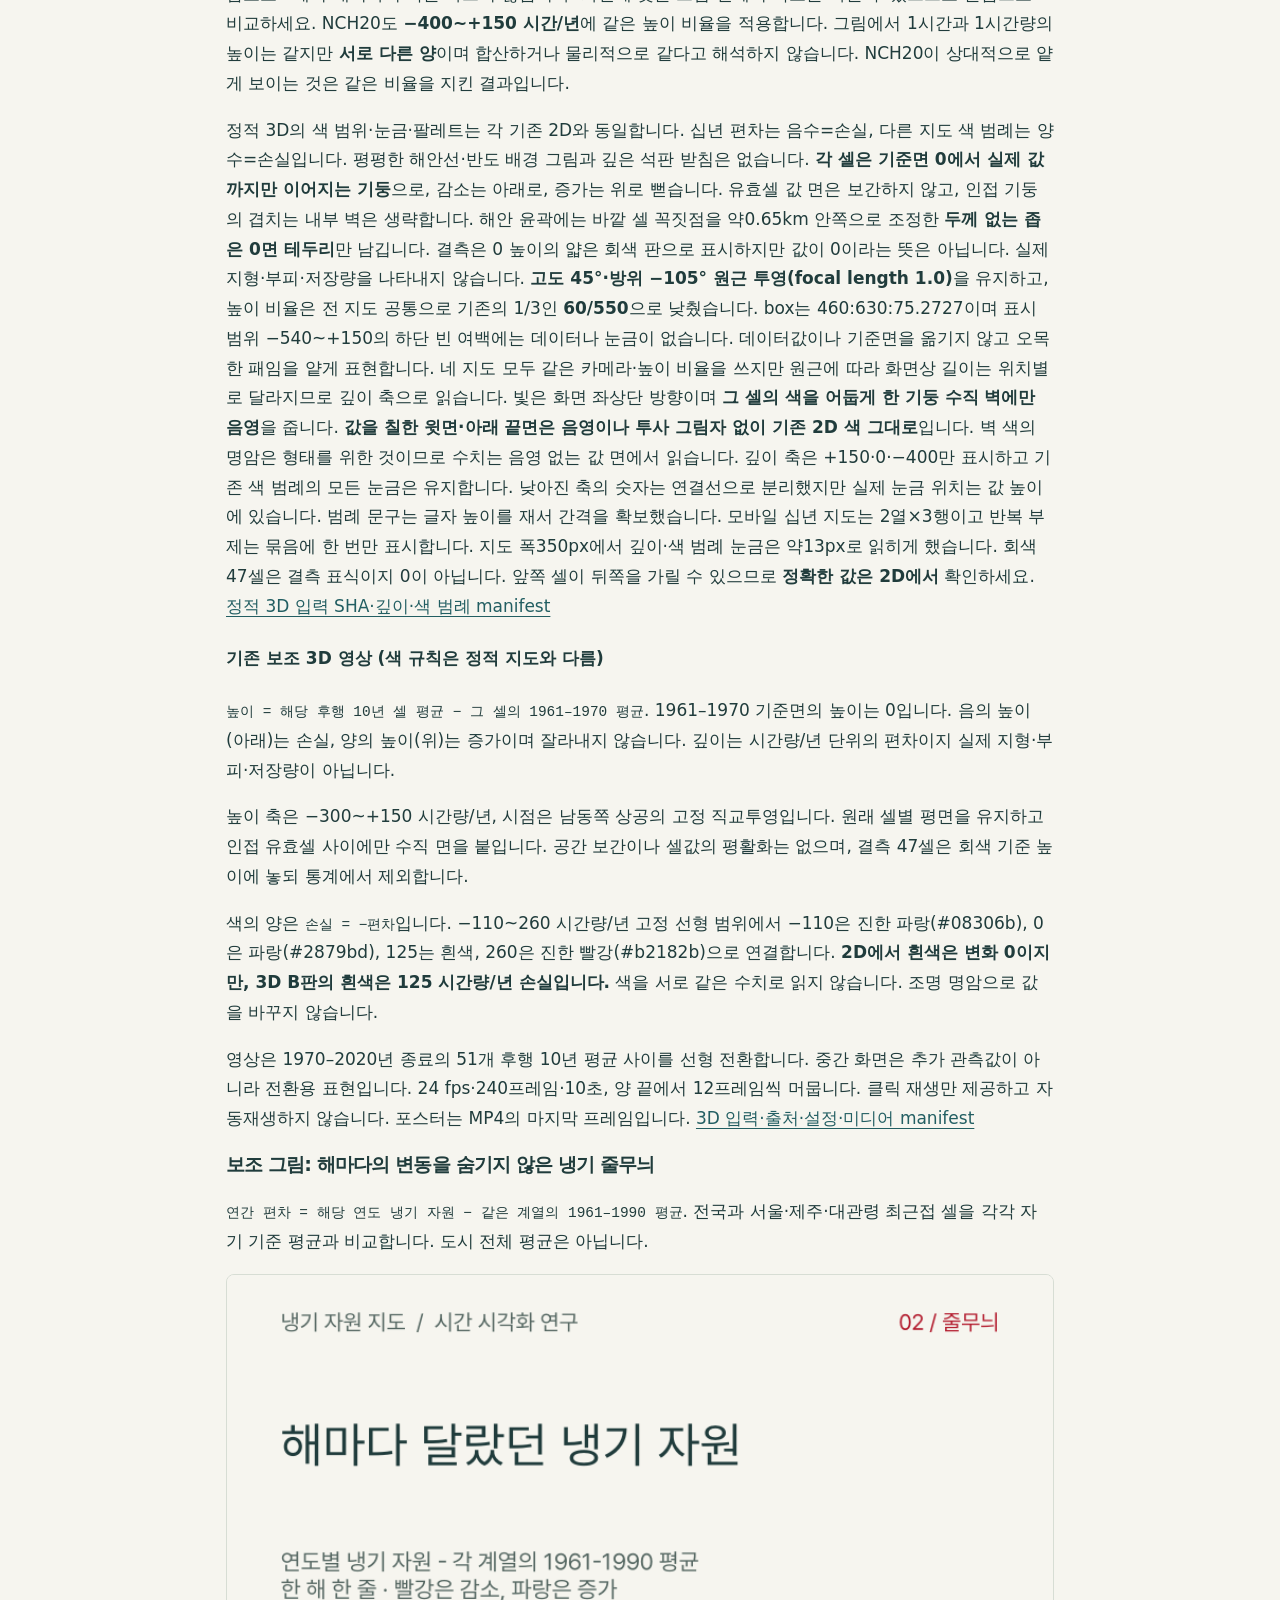
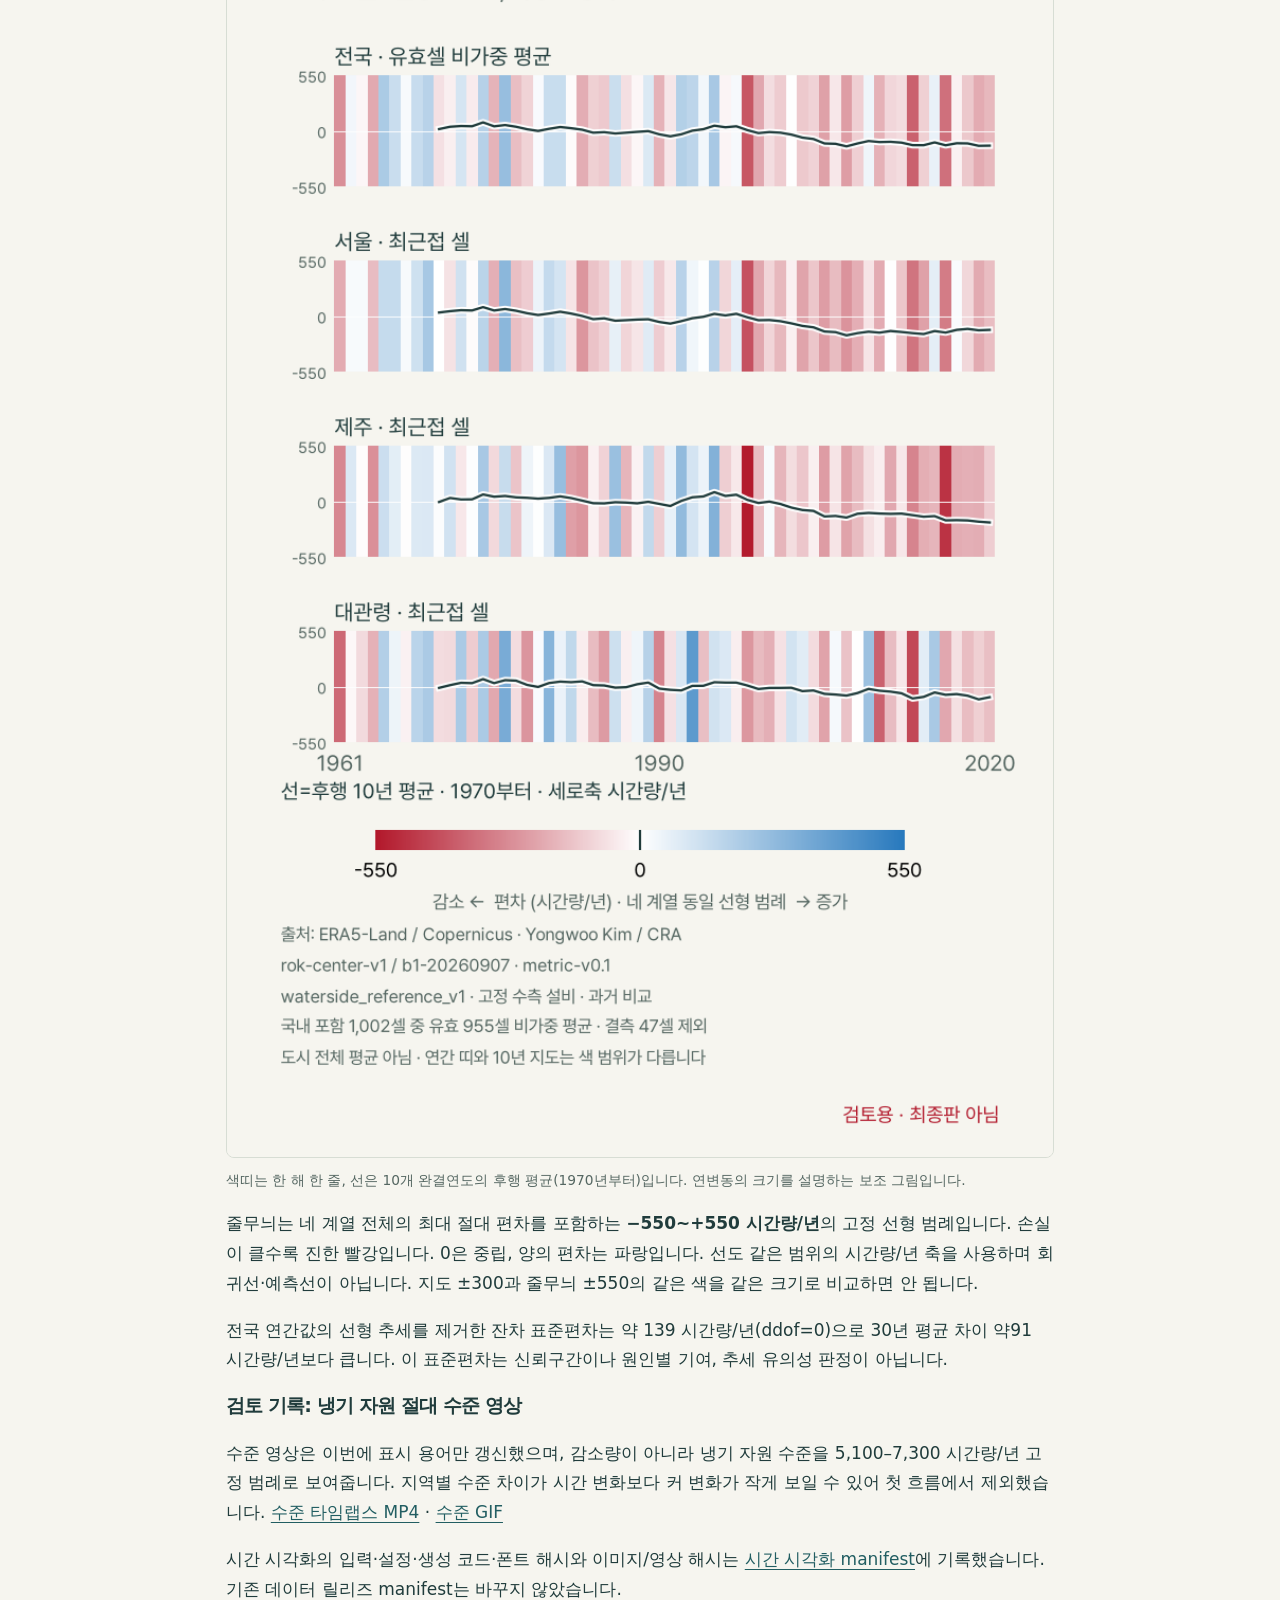
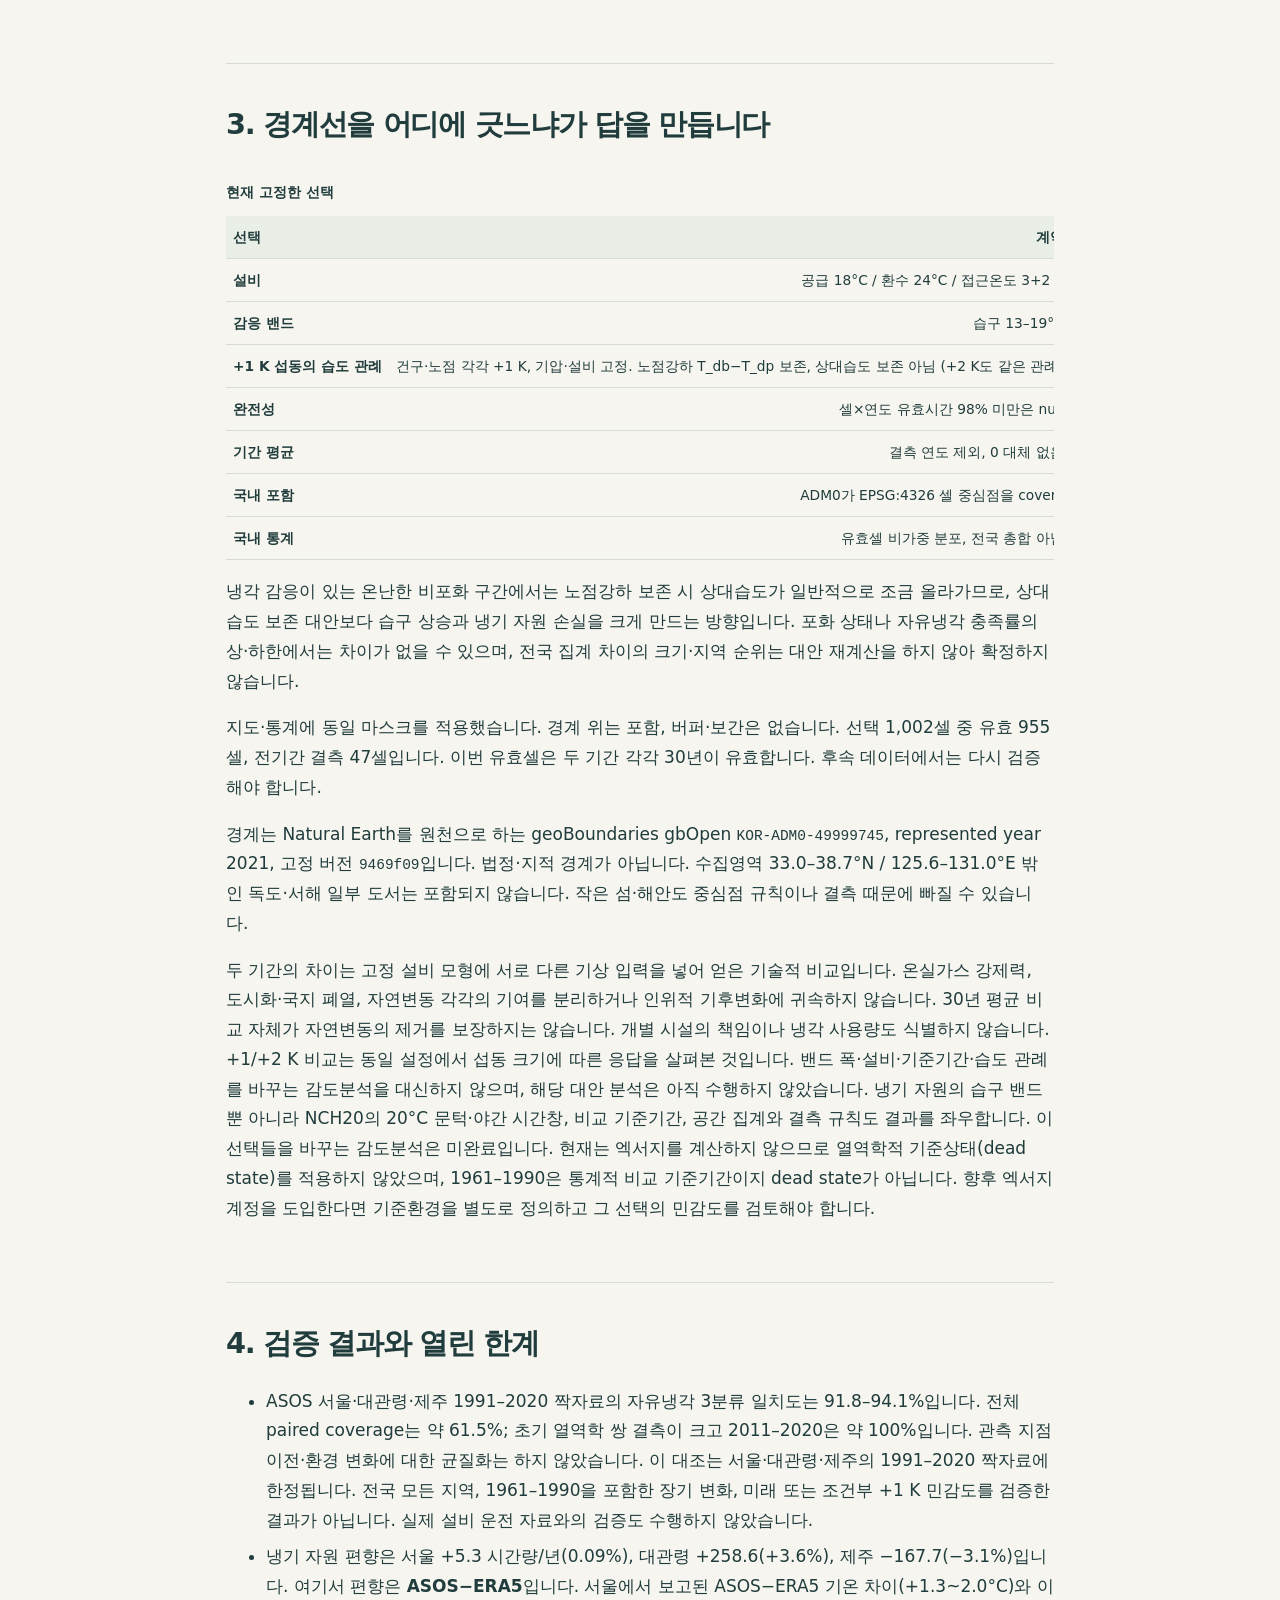
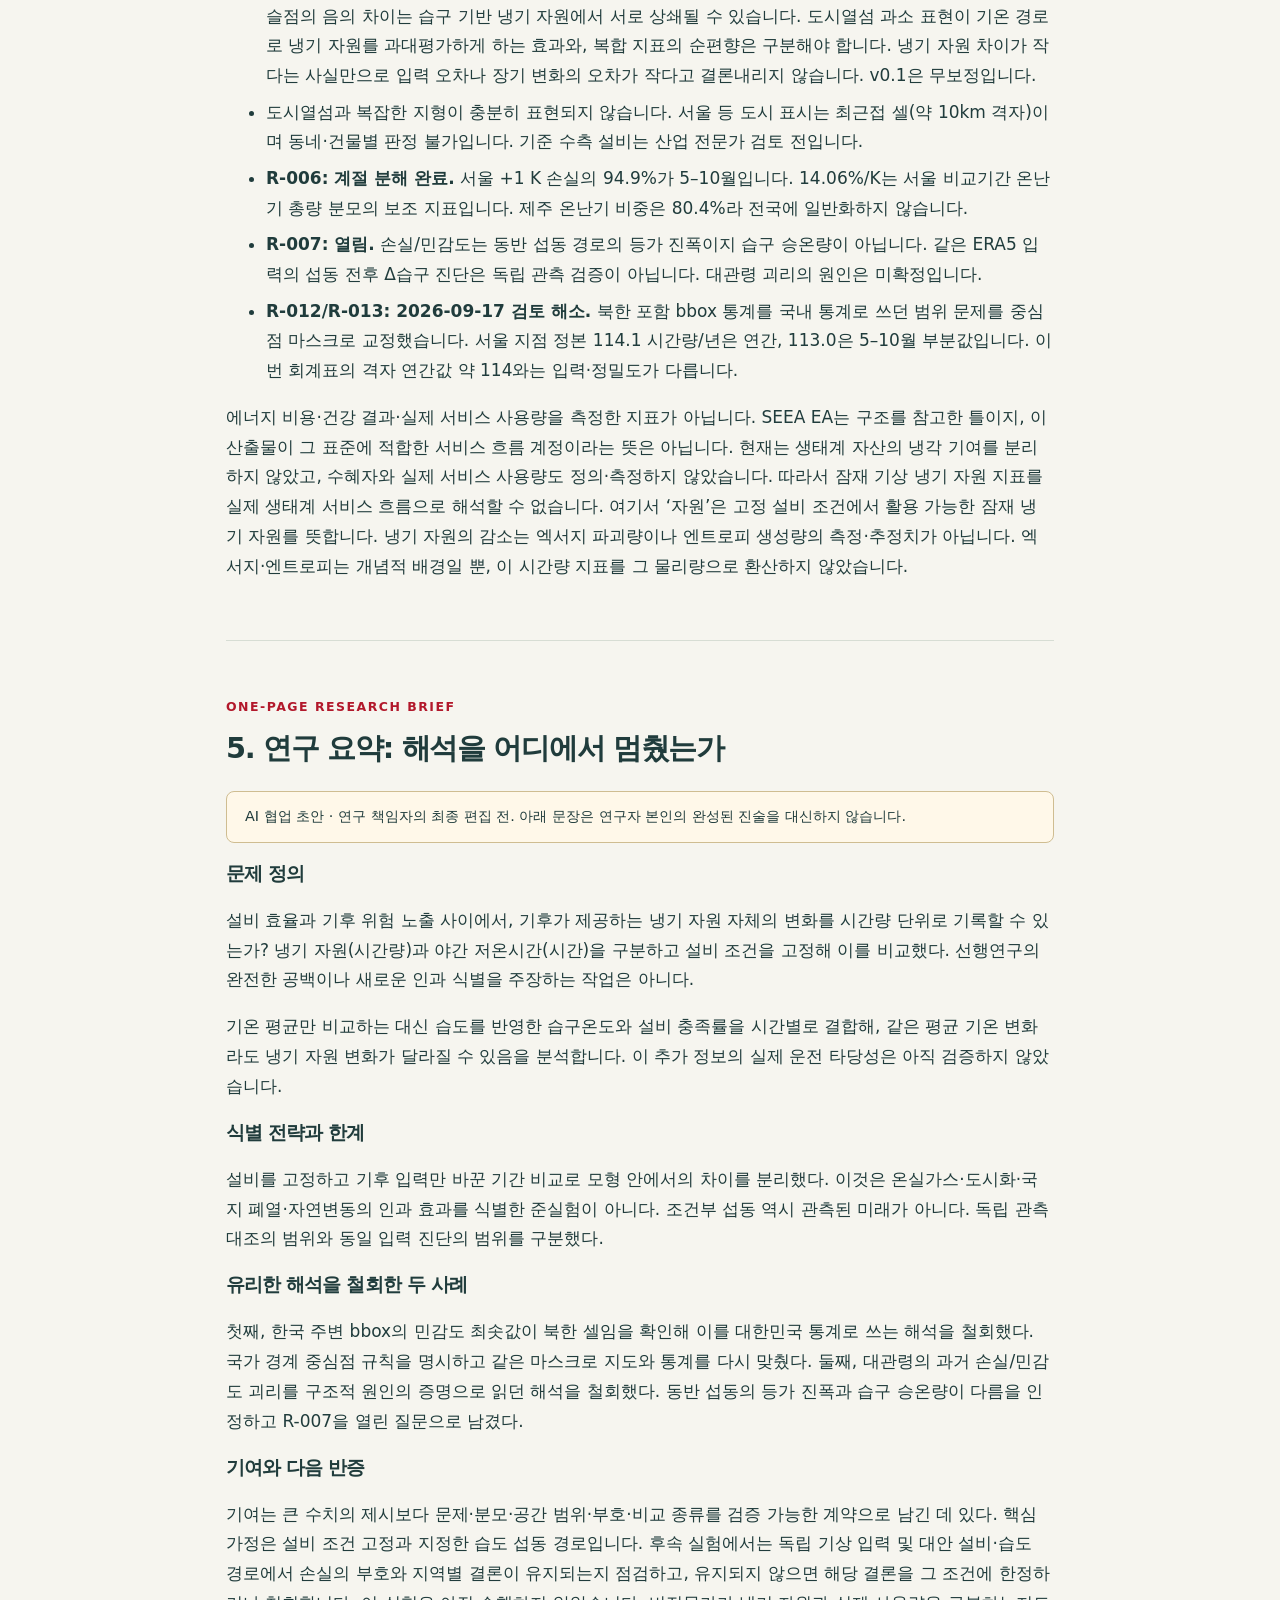
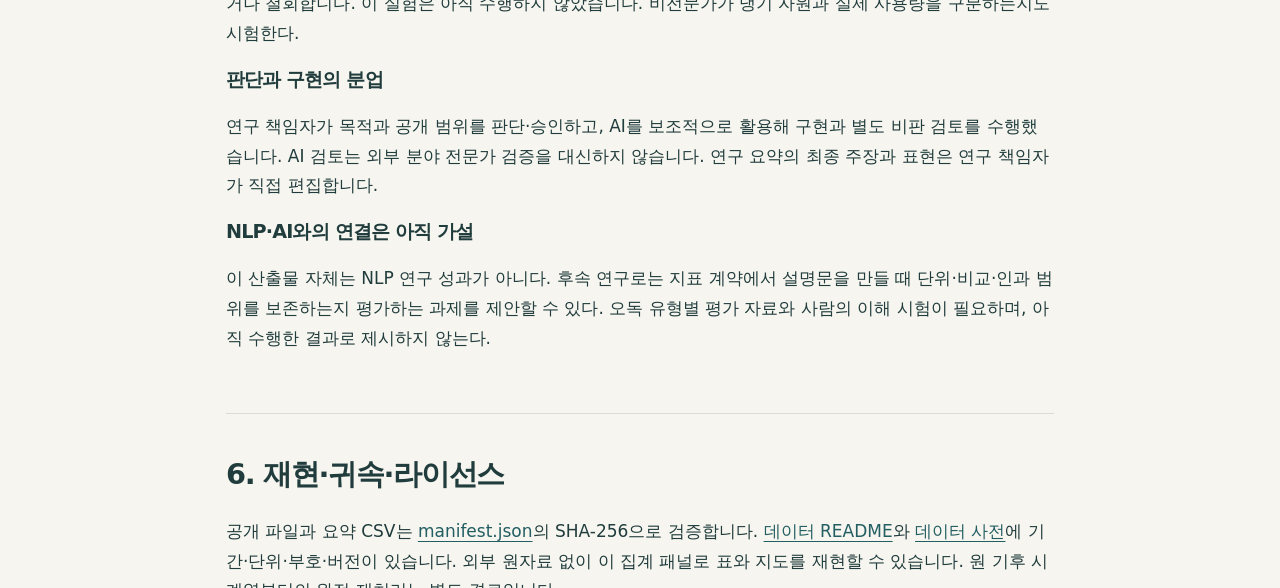
==== commit d71b1fec: "검토판 갱신: 3D 지도 시점·기둥 구조 (원본 7325191)" ====
--- a/methodology.html
+++ b/methodology.html
@@ -6,7 +6,7 @@
 <h3>전국 값과 헤드라인: 두 표준 30년 기간</h3><p>연도별 전국 냉기 자원은 국가 마스크 included=True인 1,002셀 중 60년 모두 유효한 955셀의 비가중 평균입니다. 전 기간 결측인 47셀은 제외하며 0으로 채우지 않습니다. 면적·인구가중 평균이나 전국 총량이 아닙니다.</p><p><code>전국 연간값 = 유효 955셀의 냉기 자원 산술평균</code><br><code>30년 감소량 = mean(1961–1990) − mean(1991–2020)</code></p><p>기준 6,265.389 → 비교 6,174.487 시간량/년, 감소 90.902 시간량/년입니다. 감소율은 기준기간 전체 냉기 자원를 분모로 한 1.450865%이며, 헤드라인은 각각 <strong>91시간량·1.5%</strong>로 반올림합니다. 누적 손실이나 매년 줄어드는 속도가 아닙니다.</p>
 <h3>십년 편차 지도와 막대: 다른 기간을 비교합니다</h3><p>구간은 <strong>1961–1970, 1971–1980, 1981–1990, 1991–2000, 2001–2010, 2011–2020</strong>입니다. 각각 10개 완결연도이며 2020은 마지막 십년에 포함합니다. 1961–1969처럼 9년인 첫 구간이나 2020 단년 구간은 만들지 않습니다.</p><p><code>셀별 편차 = 해당 십년 셀 평균 − 그 셀의 1961–1970 평균</code><br><code>전국 막대 = 해당 십년 전국 평균 − 1961–1970 전국 평균</code></p><p>정적 여섯 지도와 막대는 <strong>서로 겹치지 않는 십년 평균</strong>이며 후행 이동평균선이 아닙니다. 지도는 기존과 같은 국가 마스크·0.1°셀·EPSG:5179 투영·전국 고정 시야이며 공간 보간하지 않습니다. 막대는 0에서 출발하고 중간의 증가도 표시합니다.</p><p>지도 색은 <strong>−300~+300 시간량/년</strong>, 0 중심 대칭 선형 범례로 전 셀·전 51개 후행창의 편차 범위(−255.47~+107.35)를 포함합니다. 모든 정적 지도와 편차 영상에서 고정합니다. 빨강은 음의 변화(감소), 파랑은 양의 변화(증가), 0은 기준과 같음, 회색 빗금은 결측입니다. 기준 지도에서 흰색은 냉기 자원 자체가 0이라는 뜻이 아닙니다.</p><p>헤드라인의 30년 비교와 막대의 첫·끝 십년 비교는 기준·비교 기간이 달라 감소량이 다릅니다. 어느 수치도 연간 감소 속도나 누적량이 아닙니다. 이 비교에서는 일 단위 환산을 사용하지 않습니다.</p>
 <h3>선택 재생 편차 영상</h3><p>각 셀의 후행 10년 평균에서 1961–1970 평균을 뺍니다. 10개 유효연도가 모두 있어야 계산하며, 첫 창 1961–1970부터 마지막 창 2011–2020까지 종료연도 1970–2020의 51프레임·8fps입니다. 공간·시간 보간하지 않고 자동재생하지 않습니다. 겹치는 창은 독립 표본이 아닙니다.</p>
-<h3 id="three-d-method">보조 영상: 기준면 아래로 꺼지는 3D B판</h3><p><strong>정적 지도 4종은 3D가 기본</strong>이며, 어느 지도에서든 3D / 2D 버튼을 누르면 모두 함께 전환됩니다. 선택은 이 브라우저에 저장됩니다. JavaScript가 꺼져 있어도 3D와 2D 원본 링크를 볼 수 있습니다.</p><p>정적 3D는 <strong>기준면 0</strong>에서 감소량만큼 아래로, 증가량만큼 위로 그립니다. 십년 편차·두 30년 냉기 자원 감소·+1 K 조건부 손실은 <strong>−400~+150 시간량/년의 같은 깊이 눈금과 같은 지리 대비 높이 비율</strong>을 씁니다. 민감도도 0에서 내려가며 축을 자르지 않습니다. 화면에 맞춘 그림 전체의 축소는 다를 수 있으므로 눈금으로 비교하세요. NCH20도 <strong>−400~+150 시간/년</strong>에 같은 높이 비율을 적용합니다. 그림에서 1시간과 1시간량의 높이는 같지만 <strong>서로 다른 양</strong>이며 합산하거나 물리적으로 같다고 해석하지 않습니다. NCH20이 상대적으로 얕게 보이는 것은 같은 비율을 지킨 결과입니다.</p><p>정적 3D의 색 범위·눈금·팔레트는 각 기존 2D와 동일합니다. 십년 편차는 음수=손실, 다른 지도 색 범례는 양수=손실입니다. 해안선은 <strong>0 기준면에만</strong> 그리며 바닥에는 복제하지 않습니다. 유효셀은 같은 평면 좌표에서 감소는 아래로, 증가는 위로 이어지는 계단형 판이며 가장자리를 0까지 연결합니다. 0면을 불투명하게 덮거나 결측 구멍을 채우지 않습니다. <strong>고도 58°·방위 −90°의 직교투영, box 비율 460:630:180</strong>으로 북쪽을 위에 두고 남쪽 상공에서 내려다봅니다. 무조명이며 네 지도 모두 같은 비율입니다. 깊이 축은 지도 오른쪽 가장자리의 바다 쪽에 세로로 놓고, 해안선과 같은 0 기준면에서 −400까지 실제 투영 비율대로 표시합니다. 왼쪽의 별도 기준 막대는 없앴습니다. 색 범례의 기존 모든 눈금은 유지합니다. 모바일 십년 지도는 2열×3행이고 반복 부제는 묶음에 한 번만 표시합니다. 회색 47셀은 결측 표식이지 0이 아닙니다. 앞쪽 셀이 뒤쪽을 가릴 수 있으므로 <strong>정확한 값은 2D에서</strong> 확인하세요. <a href="assets/map-3d-manifest.json">정적 3D 입력 SHA·깊이·색 범례 manifest</a></p><h4>기존 보조 3D 영상 (색 규칙은 정적 지도와 다름)</h4><p><code>높이 = 해당 후행 10년 셀 평균 − 그 셀의 1961–1970 평균</code>. 1961–1970 기준면의 높이는 0입니다. 음의 높이(아래)는 손실, 양의 높이(위)는 증가이며 잘라내지 않습니다. 깊이는 시간량/년 단위의 편차이지 실제 지형·부피·저장량이 아닙니다.</p><p>높이 축은 −300~+150 시간량/년, 시점은 남동쪽 상공의 고정 직교투영입니다. 원래 셀별 평면을 유지하고 인접 유효셀 사이에만 수직 면을 붙입니다. 공간 보간이나 셀값의 평활화는 없으며, 결측 47셀은 회색 기준 높이에 놓되 통계에서 제외합니다.</p><p>색의 양은 <code>손실 = −편차</code>입니다. −110~260 시간량/년 고정 선형 범위에서 −110은 진한 파랑(#08306b), 0은 파랑(#2879bd), 125는 흰색, 260은 진한 빨강(#b2182b)으로 연결합니다. <strong>2D에서 흰색은 변화 0이지만, 3D B판의 흰색은 125 시간량/년 손실입니다.</strong> 색을 서로 같은 수치로 읽지 않습니다. 조명 명암으로 값을 바꾸지 않습니다.</p><p>영상은 1970–2020년 종료의 51개 후행 10년 평균 사이를 선형 전환합니다. 중간 화면은 추가 관측값이 아니라 전환용 표현입니다. 24 fps·240프레임·10초, 양 끝에서 12프레임씩 머뭅니다. 클릭 재생만 제공하고 자동재생하지 않습니다. 포스터는 MP4의 마지막 프레임입니다. <a href="assets/cooling-3d-manifest.json">3D 입력·출처·설정·미디어 manifest</a></p>
+<h3 id="three-d-method">보조 영상: 기준면 아래로 꺼지는 3D B판</h3><p><strong>정적 지도 4종은 3D가 기본</strong>이며, 어느 지도에서든 3D / 2D 버튼을 누르면 모두 함께 전환됩니다. 선택은 이 브라우저에 저장됩니다. JavaScript가 꺼져 있어도 3D와 2D 원본 링크를 볼 수 있습니다.</p><p>정적 3D는 <strong>기준면 0</strong>에서 감소량만큼 아래로, 증가량만큼 위로 그립니다. 십년 편차·두 30년 냉기 자원 감소·+1 K 조건부 손실은 <strong>−400~+150 시간량/년의 같은 깊이 눈금과 같은 지리 대비 높이 비율</strong>을 씁니다. 민감도도 0에서 내려가며 축을 자르지 않습니다. 화면에 맞춘 그림 전체의 축소는 다를 수 있으므로 눈금으로 비교하세요. NCH20도 <strong>−400~+150 시간/년</strong>에 같은 높이 비율을 적용합니다. 그림에서 1시간과 1시간량의 높이는 같지만 <strong>서로 다른 양</strong>이며 합산하거나 물리적으로 같다고 해석하지 않습니다. NCH20이 상대적으로 얕게 보이는 것은 같은 비율을 지킨 결과입니다.</p><p>정적 3D의 색 범위·눈금·팔레트는 각 기존 2D와 동일합니다. 십년 편차는 음수=손실, 다른 지도 색 범례는 양수=손실입니다. 평평한 해안선·반도 배경 그림과 깊은 석판 받침은 없습니다. <strong>각 셀은 기준면 0에서 실제 값까지만 이어지는 기둥</strong>으로, 감소는 아래로, 증가는 위로 뻗습니다. 유효셀 값 면은 보간하지 않고, 인접 기둥의 겹치는 내부 벽은 생략합니다. 해안 윤곽에는 바깥 셀 꼭짓점을 약0.65km 안쪽으로 조정한 <strong>두께 없는 좁은 0면 테두리</strong>만 남깁니다. 결측은 0 높이의 얇은 회색 판으로 표시하지만 값이 0이라는 뜻은 아닙니다. 실제 지형·부피·저장량을 나타내지 않습니다. <strong>고도 45°·방위 −105° 원근 투영(focal length 1.0)</strong>을 유지하고, 높이 비율은 전 지도 공통으로 기존의 1/3인 <strong>60/550</strong>으로 낮췄습니다. box는 460:630:75.2727이며 표시 범위 −540~+150의 하단 빈 여백에는 데이터나 눈금이 없습니다. 데이터값이나 기준면을 옮기지 않고 오목한 패임을 얕게 표현합니다. 네 지도 모두 같은 카메라·높이 비율을 쓰지만 원근에 따라 화면상 길이는 위치별로 달라지므로 깊이 축으로 읽습니다. 빛은 화면 좌상단 방향이며 <strong>그 셀의 색을 어둡게 한 기둥 수직 벽에만 음영</strong>을 줍니다. <strong>값을 칠한 윗면·아래 끝면은 음영이나 투사 그림자 없이 기존 2D 색 그대로</strong>입니다. 벽 색의 명암은 형태를 위한 것이므로 수치는 음영 없는 값 면에서 읽습니다. 깊이 축은 +150·0·−400만 표시하고 기존 색 범례의 모든 눈금은 유지합니다. 낮아진 축의 숫자는 연결선으로 분리했지만 실제 눈금 위치는 값 높이에 있습니다. 범례 문구는 글자 높이를 재서 간격을 확보했습니다. 모바일 십년 지도는 2열×3행이고 반복 부제는 묶음에 한 번만 표시합니다. 지도 폭350px에서 깊이·색 범례 눈금은 약13px로 읽히게 했습니다. 회색 47셀은 결측 표식이지 0이 아닙니다. 앞쪽 셀이 뒤쪽을 가릴 수 있으므로 <strong>정확한 값은 2D에서</strong> 확인하세요. <a href="assets/map-3d-manifest.json">정적 3D 입력 SHA·깊이·색 범례 manifest</a></p><h4>기존 보조 3D 영상 (색 규칙은 정적 지도와 다름)</h4><p><code>높이 = 해당 후행 10년 셀 평균 − 그 셀의 1961–1970 평균</code>. 1961–1970 기준면의 높이는 0입니다. 음의 높이(아래)는 손실, 양의 높이(위)는 증가이며 잘라내지 않습니다. 깊이는 시간량/년 단위의 편차이지 실제 지형·부피·저장량이 아닙니다.</p><p>높이 축은 −300~+150 시간량/년, 시점은 남동쪽 상공의 고정 직교투영입니다. 원래 셀별 평면을 유지하고 인접 유효셀 사이에만 수직 면을 붙입니다. 공간 보간이나 셀값의 평활화는 없으며, 결측 47셀은 회색 기준 높이에 놓되 통계에서 제외합니다.</p><p>색의 양은 <code>손실 = −편차</code>입니다. −110~260 시간량/년 고정 선형 범위에서 −110은 진한 파랑(#08306b), 0은 파랑(#2879bd), 125는 흰색, 260은 진한 빨강(#b2182b)으로 연결합니다. <strong>2D에서 흰색은 변화 0이지만, 3D B판의 흰색은 125 시간량/년 손실입니다.</strong> 색을 서로 같은 수치로 읽지 않습니다. 조명 명암으로 값을 바꾸지 않습니다.</p><p>영상은 1970–2020년 종료의 51개 후행 10년 평균 사이를 선형 전환합니다. 중간 화면은 추가 관측값이 아니라 전환용 표현입니다. 24 fps·240프레임·10초, 양 끝에서 12프레임씩 머뭅니다. 클릭 재생만 제공하고 자동재생하지 않습니다. 포스터는 MP4의 마지막 프레임입니다. <a href="assets/cooling-3d-manifest.json">3D 입력·출처·설정·미디어 manifest</a></p>
 <h3>보조 그림: 해마다의 변동을 숨기지 않은 냉기 줄무늬</h3><p><code>연간 편차 = 해당 연도 냉기 자원 − 같은 계열의 1961–1990 평균</code>. 전국과 서울·제주·대관령 최근접 셀을 각각 자기 기준 평균과 비교합니다. 도시 전체 평균은 아닙니다.</p><figure><picture><source media="(max-width:760px)" srcset="assets/cooling-stripes-mobile.png" width="780" height="1400"><img loading="lazy" src="assets/cooling-stripes-desktop.png" width="1440" height="1000" alt="전국과 서울·제주·대관령 최근접 셀의 연간 냉기 자원 편차 줄무늬. 해마다 등락이 크며 후행 10년 평균선을 함께 표시했습니다. 1961–1990 기준, 네 계열 공통 −550~+550 시간량/년 선형 범례."></picture><figcaption>색띠는 한 해 한 줄, 선은 10개 완결연도의 후행 평균(1970년부터)입니다. 연변동의 크기를 설명하는 보조 그림입니다.</figcaption></figure><p>줄무늬는 네 계열 전체의 최대 절대 편차를 포함하는 <strong>−550~+550 시간량/년</strong>의 고정 선형 범례입니다. 손실이 클수록 진한 빨강입니다. 0은 중립, 양의 편차는 파랑입니다. 선도 같은 범위의 시간량/년 축을 사용하며 회귀선·예측선이 아닙니다. 지도 ±300과 줄무늬 ±550의 같은 색을 같은 크기로 비교하면 안 됩니다.</p><p>전국 연간값의 선형 추세를 제거한 잔차 표준편차는 약 139 시간량/년(ddof=0)으로 30년 평균 차이 약91 시간량/년보다 큽니다. 이 표준편차는 신뢰구간이나 원인별 기여, 추세 유의성 판정이 아닙니다.</p>
 <h3>검토 기록: 냉기 자원 절대 수준 영상</h3><p>수준 영상은 이번에 표시 용어만 갱신했으며, 감소량이 아니라 냉기 자원 수준을 5,100–7,300 시간량/년 고정 범례로 보여줍니다. 지역별 수준 차이가 시간 변화보다 커 변화가 작게 보일 수 있어 첫 흐름에서 제외했습니다. <a href="assets/ench-10y.mp4">수준 타임랩스 MP4</a> · <a href="assets/ench-10y.gif">수준 GIF</a></p><p>시간 시각화의 입력·설정·생성 코드·폰트 해시와 이미지/영상 해시는 <a href="assets/time-viz-manifest.json">시간 시각화 manifest</a>에 기록했습니다. 기존 데이터 릴리즈 manifest는 바꾸지 않았습니다.</p></section>
 <section id="choices"><h2>3. 경계선을 어디에 긋느냐가 답을 만듭니다</h2><div class="table-scroll"><table><caption>현재 고정한 선택</caption><thead><tr><th scope="col">선택</th><th scope="col">계약</th></tr></thead><tbody><tr><th scope="row">설비</th><td>공급 18°C / 환수 24°C / 접근온도 3+2 K</td></tr><tr><th scope="row">감응 밴드</th><td>습구 13–19°C</td></tr><tr><th scope="row">+1 K 섭동의 습도 관례</th><td>건구·노점 각각 +1 K, 기압·설비 고정. 노점강하 T_db−T_dp 보존, 상대습도 보존 아님 (+2 K도 같은 관례)</td></tr><tr><th scope="row">완전성</th><td>셀×연도 유효시간 98% 미만은 null</td></tr><tr><th scope="row">기간 평균</th><td>결측 연도 제외, 0 대체 없음</td></tr><tr><th scope="row">국내 포함</th><td>ADM0가 EPSG:4326 셀 중심점을 covers</td></tr><tr><th scope="row">국내 통계</th><td>유효셀 비가중 분포, 전국 총합 아님</td></tr></tbody></table></div><p>냉각 감응이 있는 온난한 비포화 구간에서는 노점강하 보존 시 상대습도가 일반적으로 조금 올라가므로, 상대습도 보존 대안보다 습구 상승과 냉기 자원 손실을 크게 만드는 방향입니다. 포화 상태나 자유냉각 충족률의 상·하한에서는 차이가 없을 수 있으며, 전국 집계 차이의 크기·지역 순위는 대안 재계산을 하지 않아 확정하지 않습니다.</p><p>지도·통계에 동일 마스크를 적용했습니다. 경계 위는 포함, 버퍼·보간은 없습니다. 선택 1,002셀 중 유효 955셀, 전기간 결측 47셀입니다. 이번 유효셀은 두 기간 각각 30년이 유효합니다. 후속 데이터에서는 다시 검증해야 합니다.</p><p>경계는 Natural Earth를 원천으로 하는 geoBoundaries gbOpen <code>KOR-ADM0-49999745</code>, represented year 2021, 고정 버전 <code>9469f09</code>입니다. 법정·지적 경계가 아닙니다. 수집영역 33.0–38.7°N / 125.6–131.0°E 밖인 독도·서해 일부 도서는 포함되지 않습니다. 작은 섬·해안도 중심점 규칙이나 결측 때문에 빠질 수 있습니다.</p><p>두 기간의 차이는 고정 설비 모형에 서로 다른 기상 입력을 넣어 얻은 기술적 비교입니다. 온실가스 강제력, 도시화·국지 폐열, 자연변동 각각의 기여를 분리하거나 인위적 기후변화에 귀속하지 않습니다. 30년 평균 비교 자체가 자연변동의 제거를 보장하지는 않습니다. 개별 시설의 책임이나 냉각 사용량도 식별하지 않습니다. +1/+2 K 비교는 동일 설정에서 섭동 크기에 따른 응답을 살펴본 것입니다. 밴드 폭·설비·기준기간·습도 관례를 바꾸는 감도분석을 대신하지 않으며, 해당 대안 분석은 아직 수행하지 않았습니다. 냉기 자원의 습구 밴드뿐 아니라 NCH20의 20°C 문턱·야간 시간창, 비교 기준기간, 공간 집계와 결측 규칙도 결과를 좌우합니다. 이 선택들을 바꾸는 감도분석은 미완료입니다. 현재는 엑서지를 계산하지 않으므로 열역학적 기준상태(dead state)를 적용하지 않았으며, 1961–1990은 통계적 비교 기준기간이지 dead state가 아닙니다. 향후 엑서지 계정을 도입한다면 기준환경을 별도로 정의하고 그 선택의 민감도를 검토해야 합니다.</p></section>
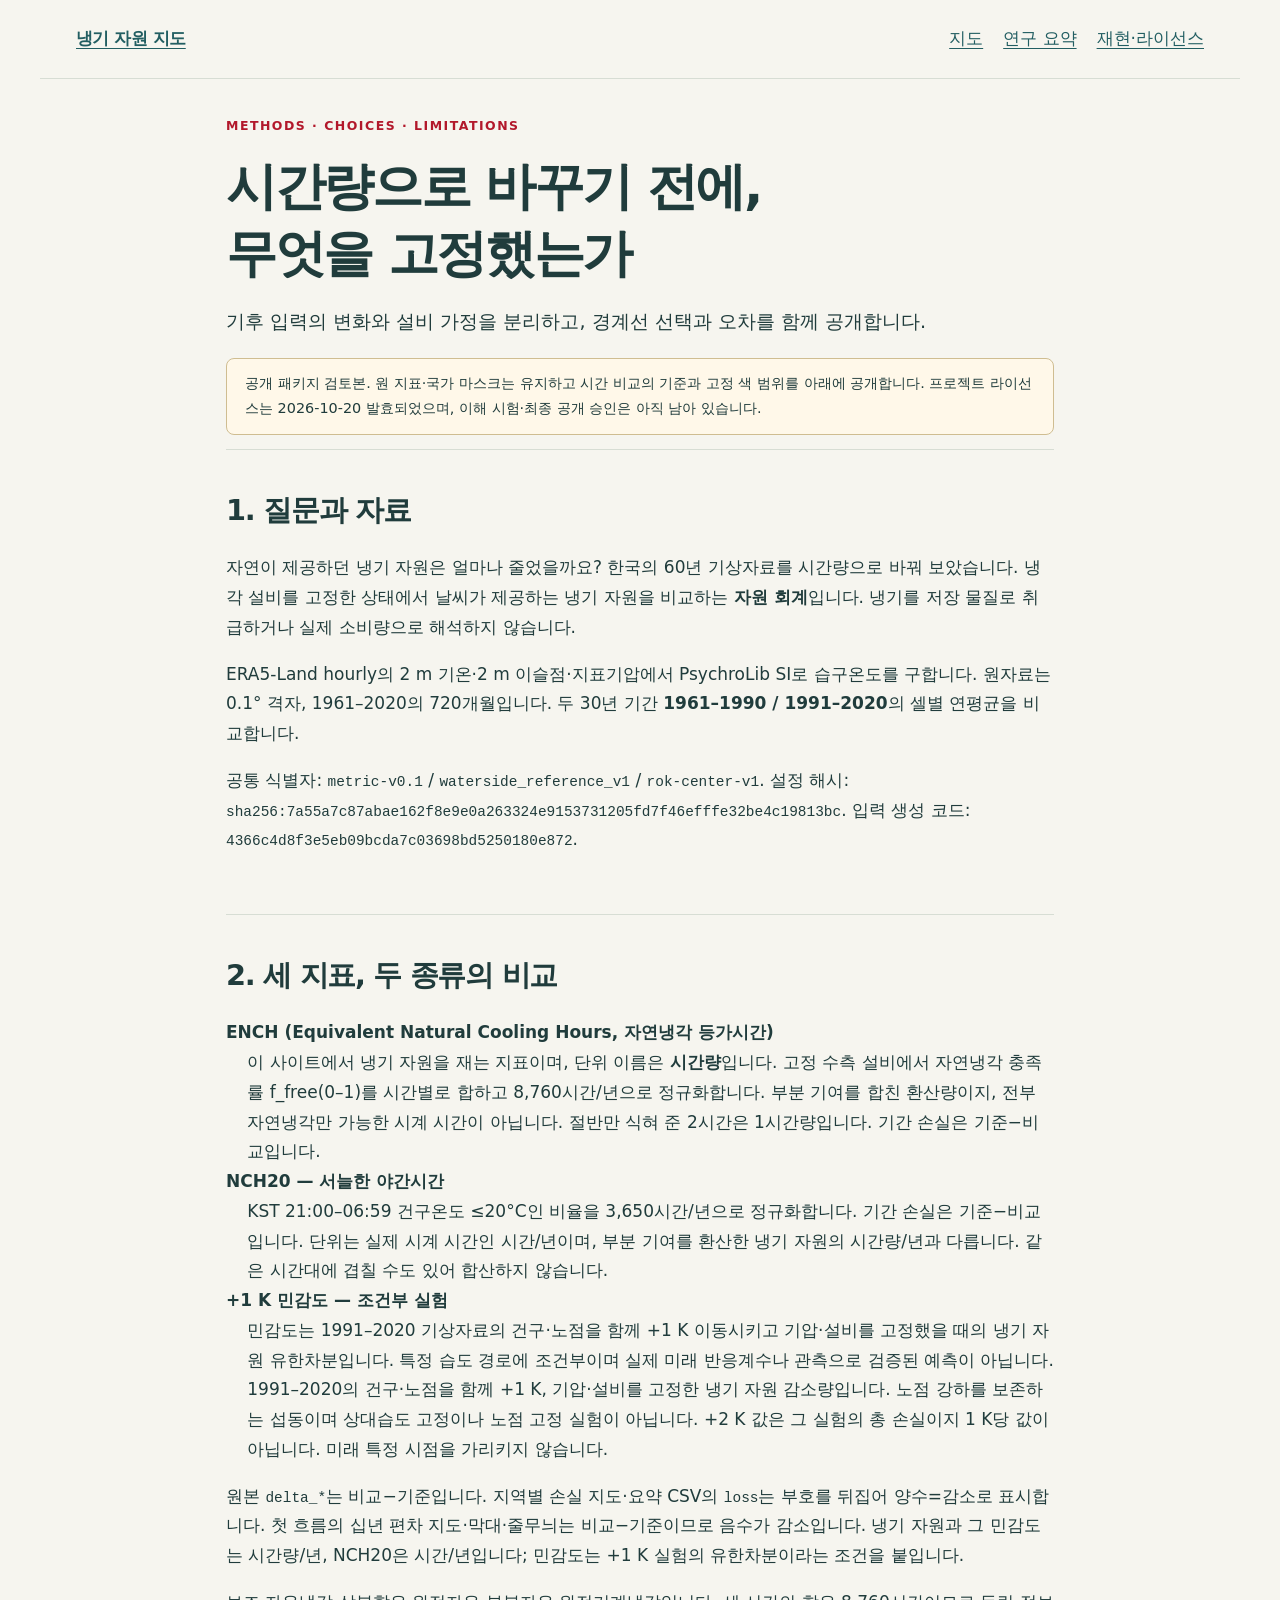
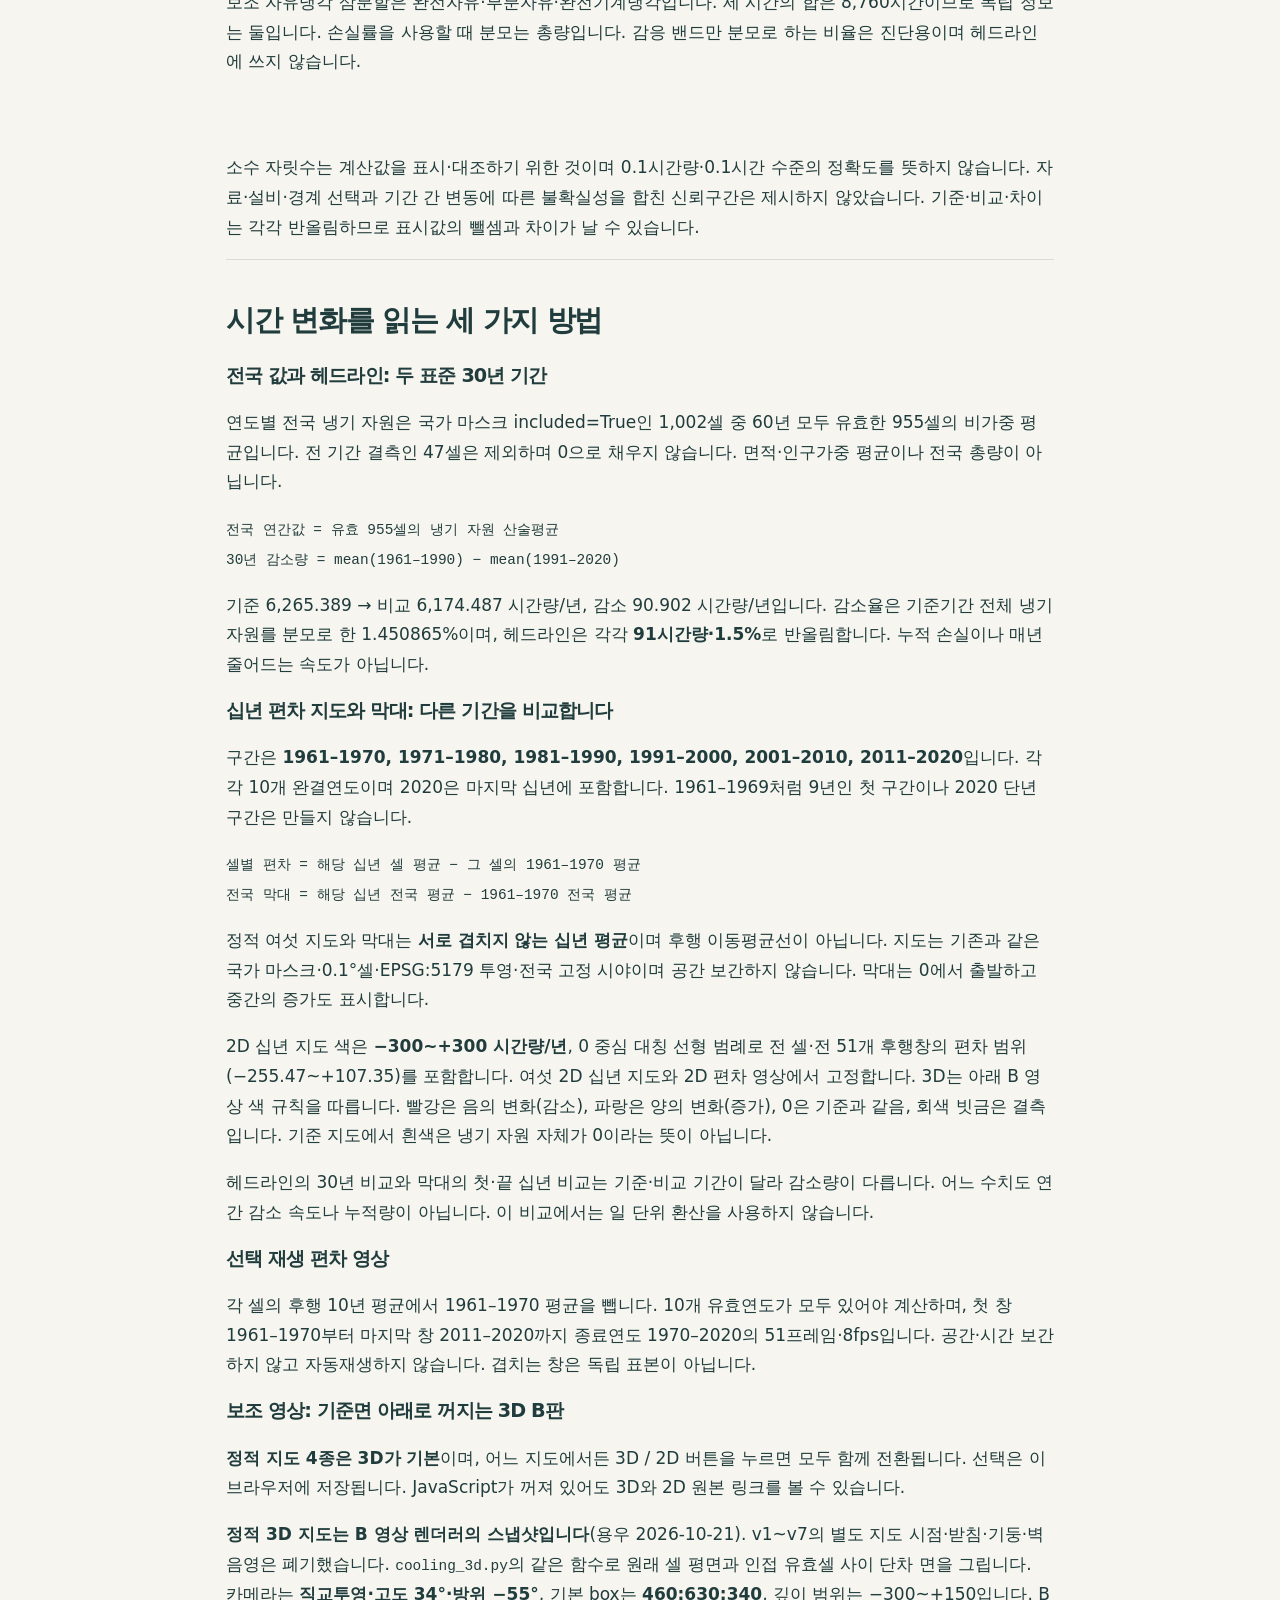
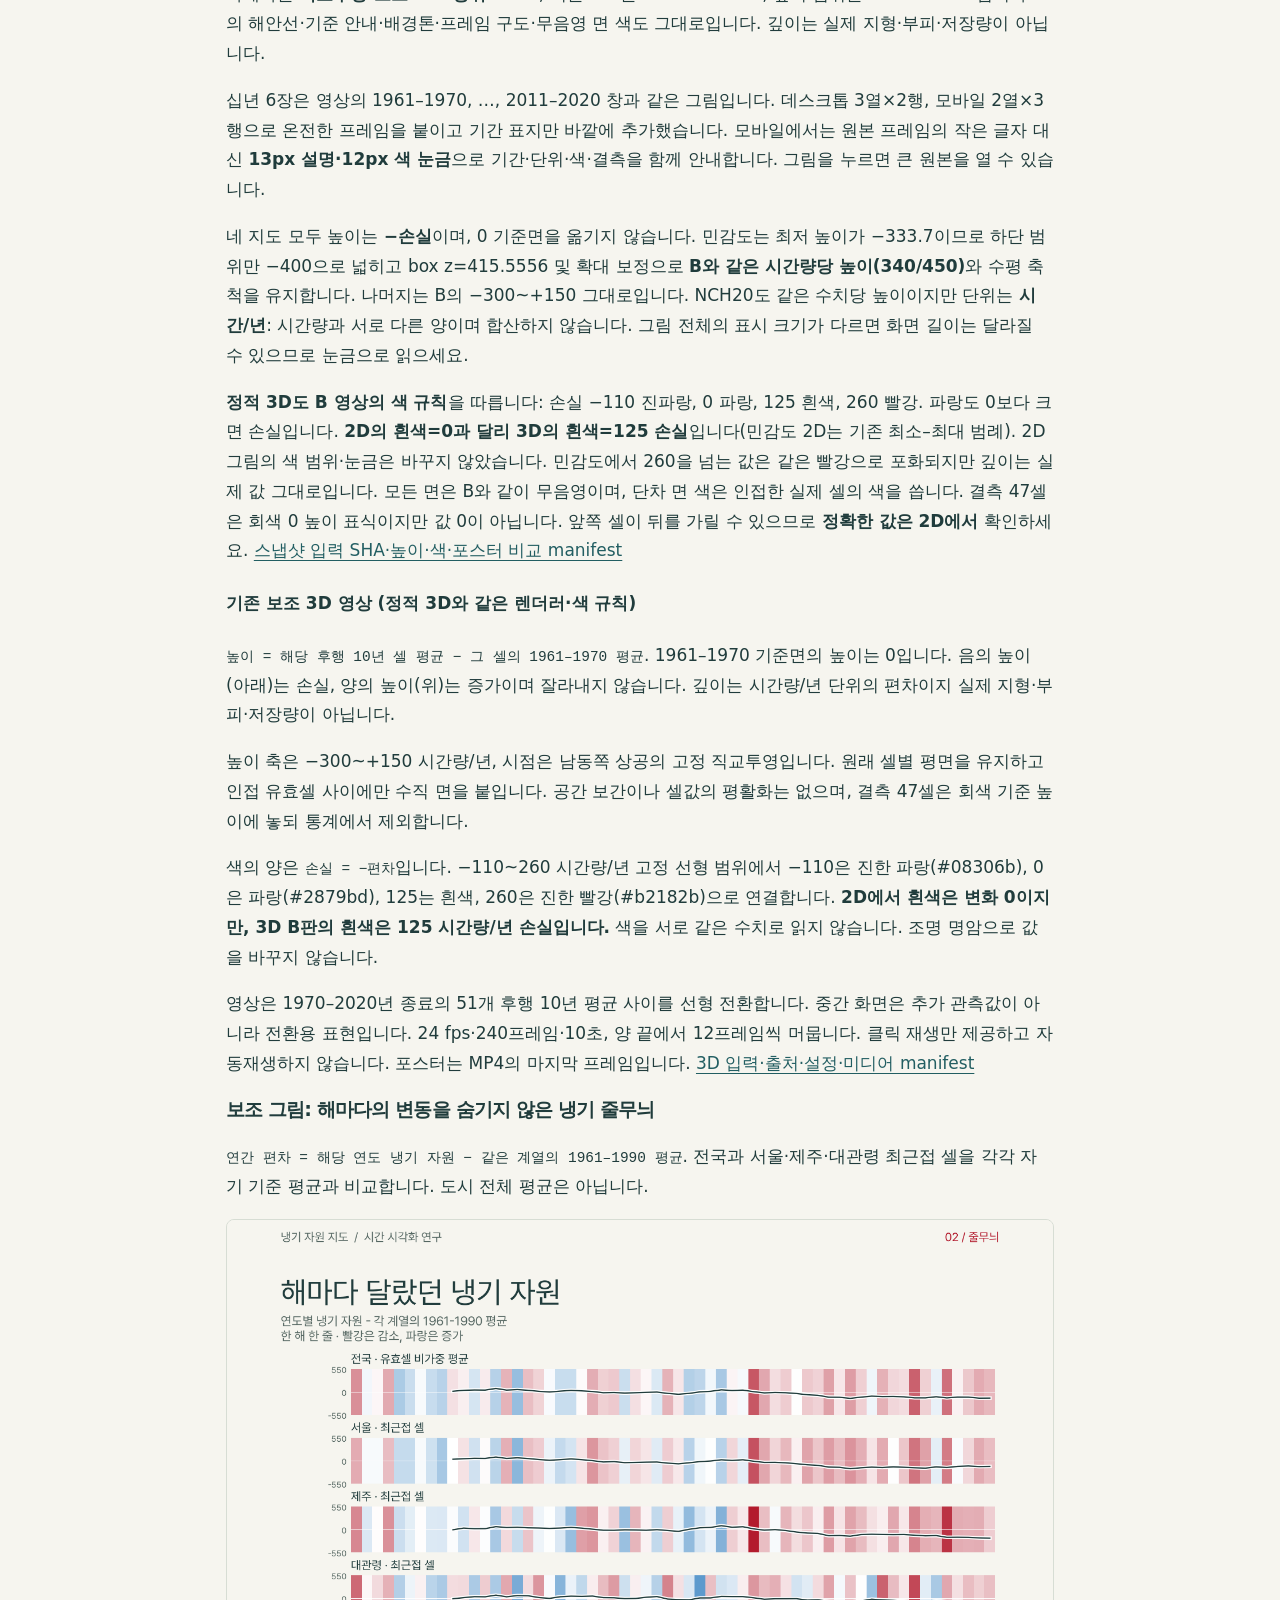
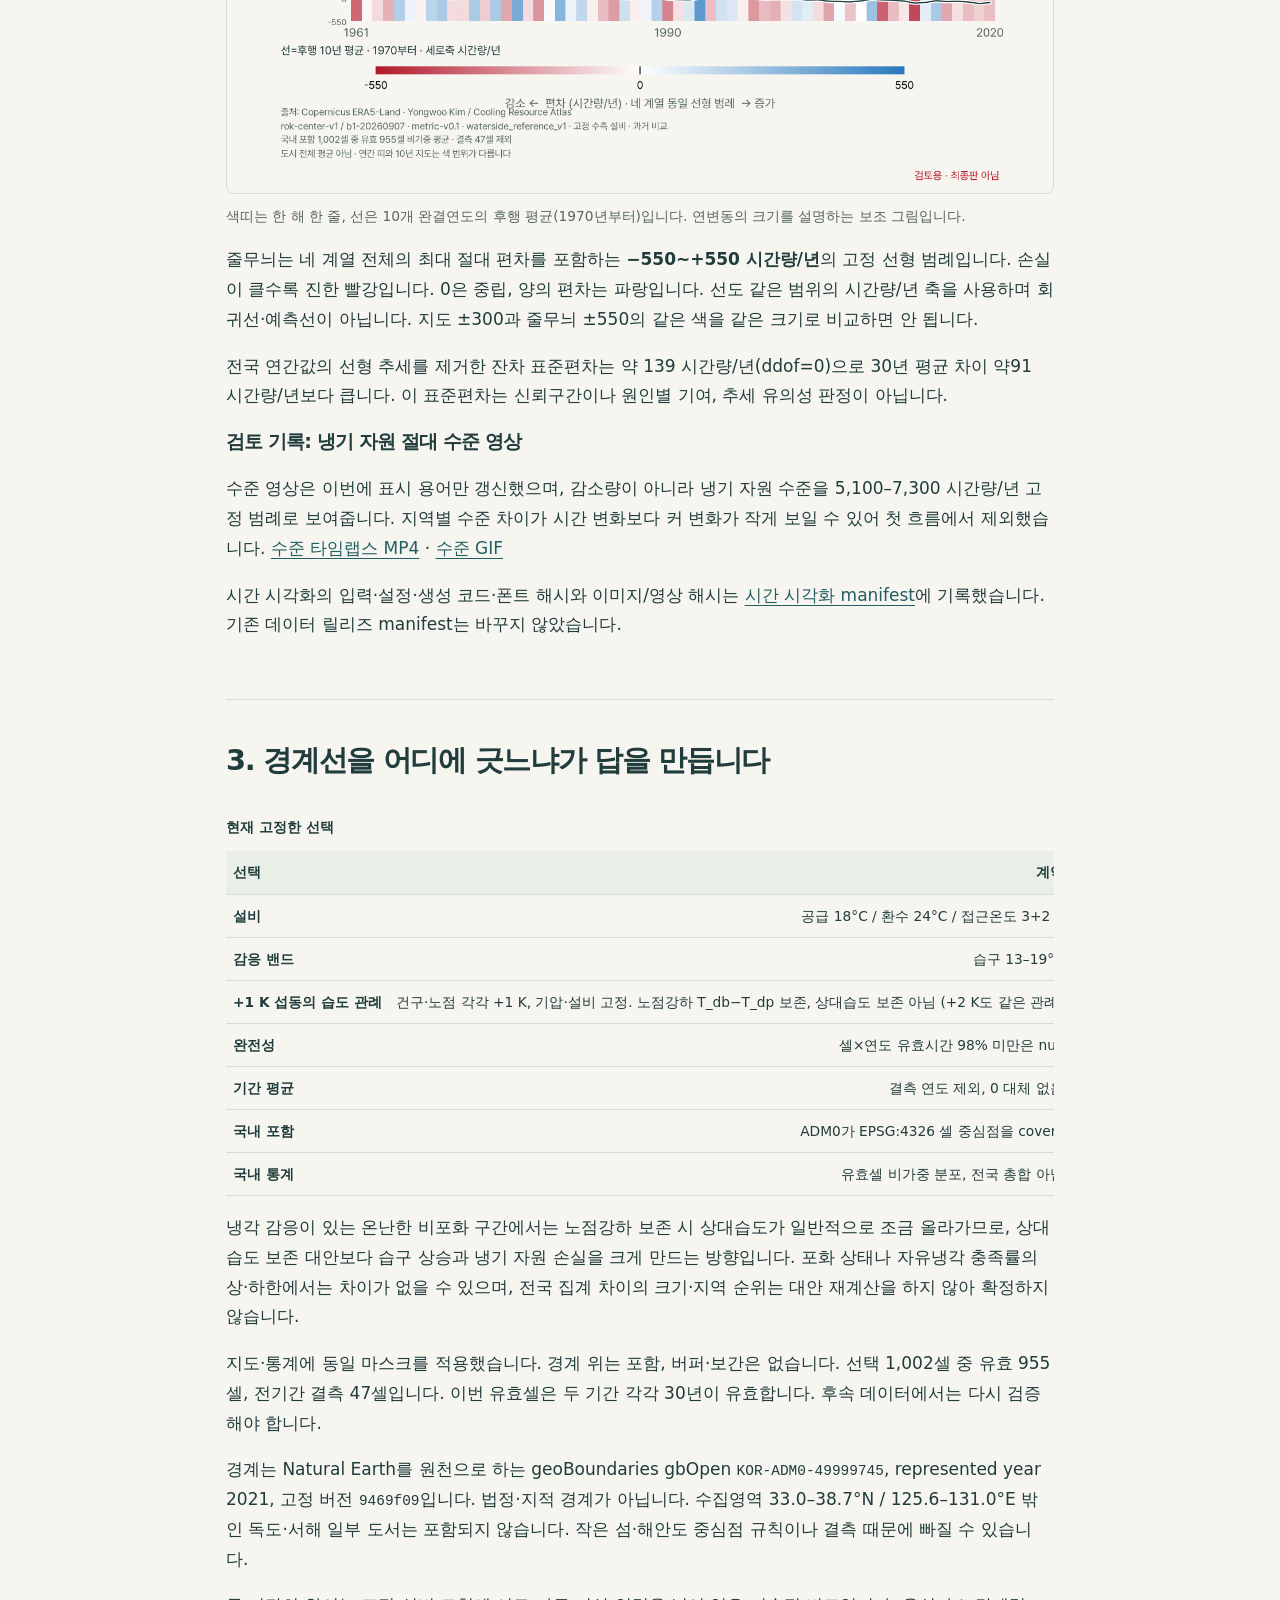
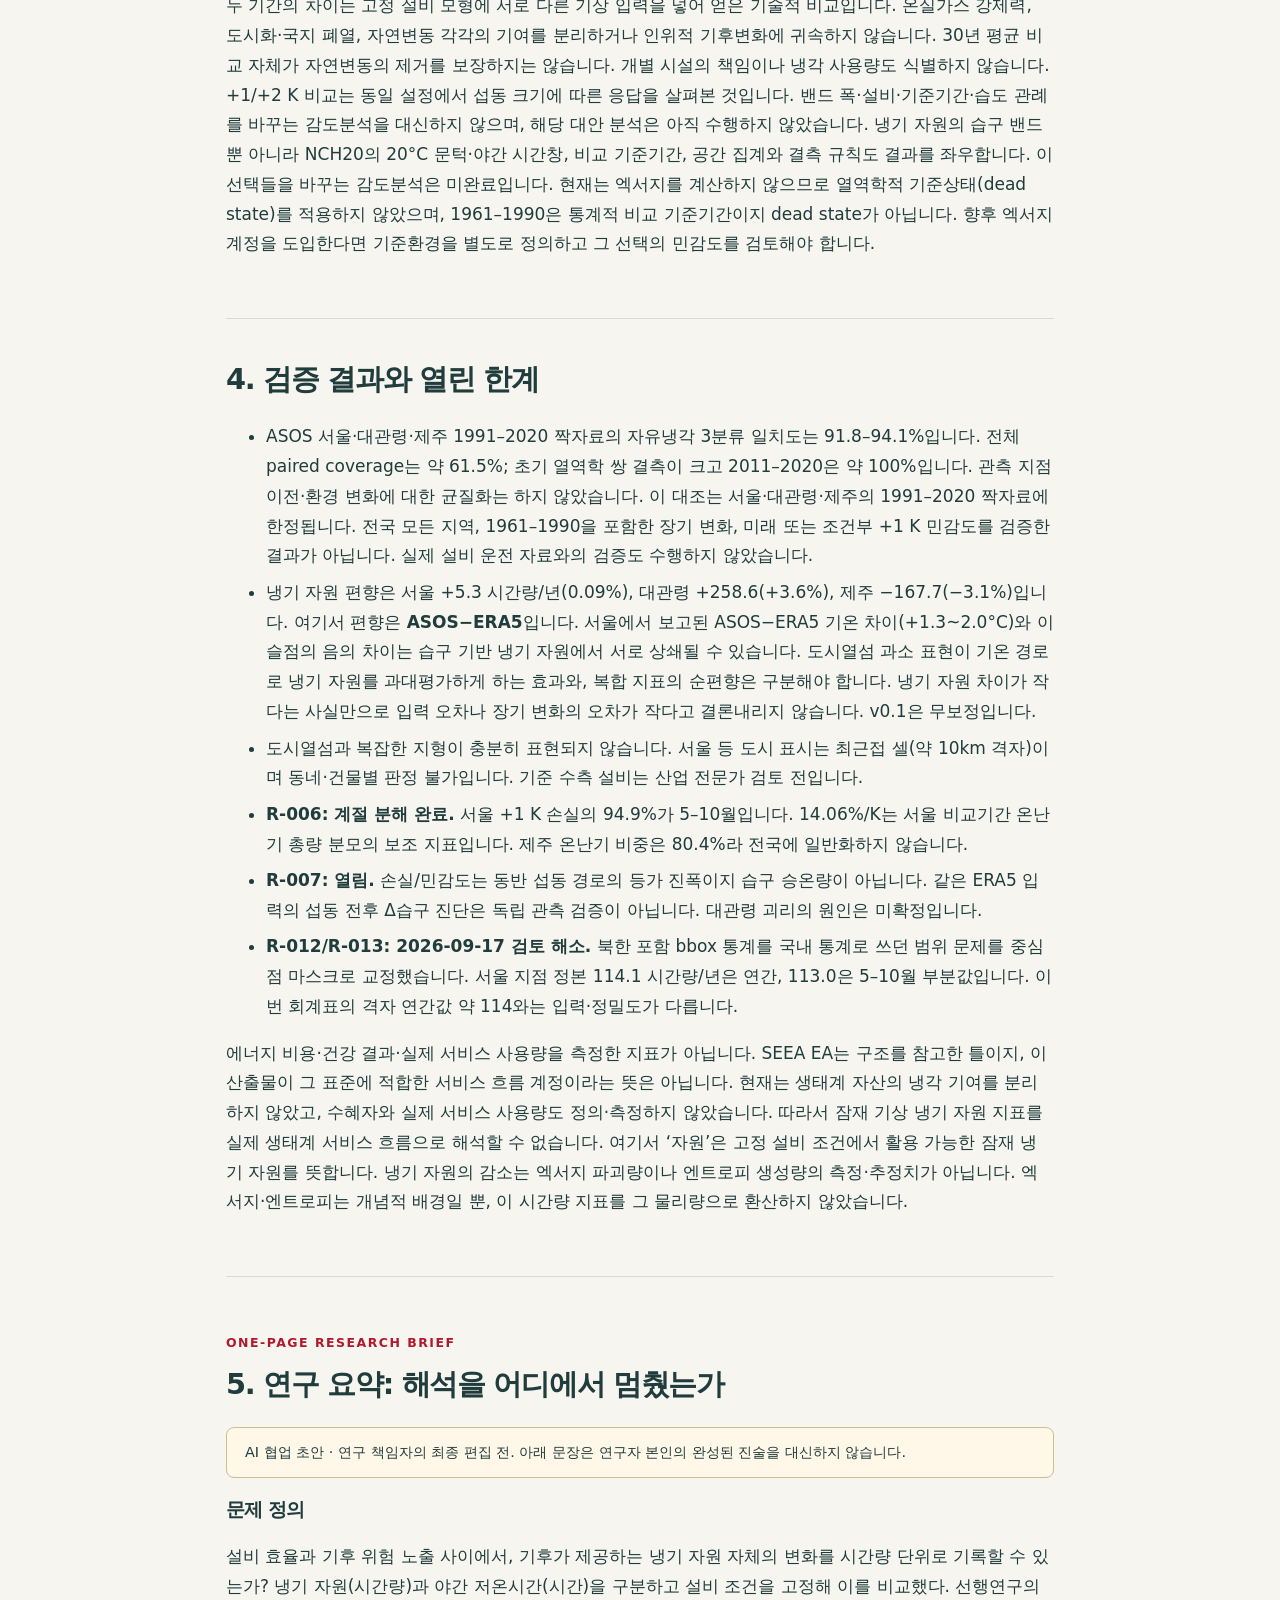
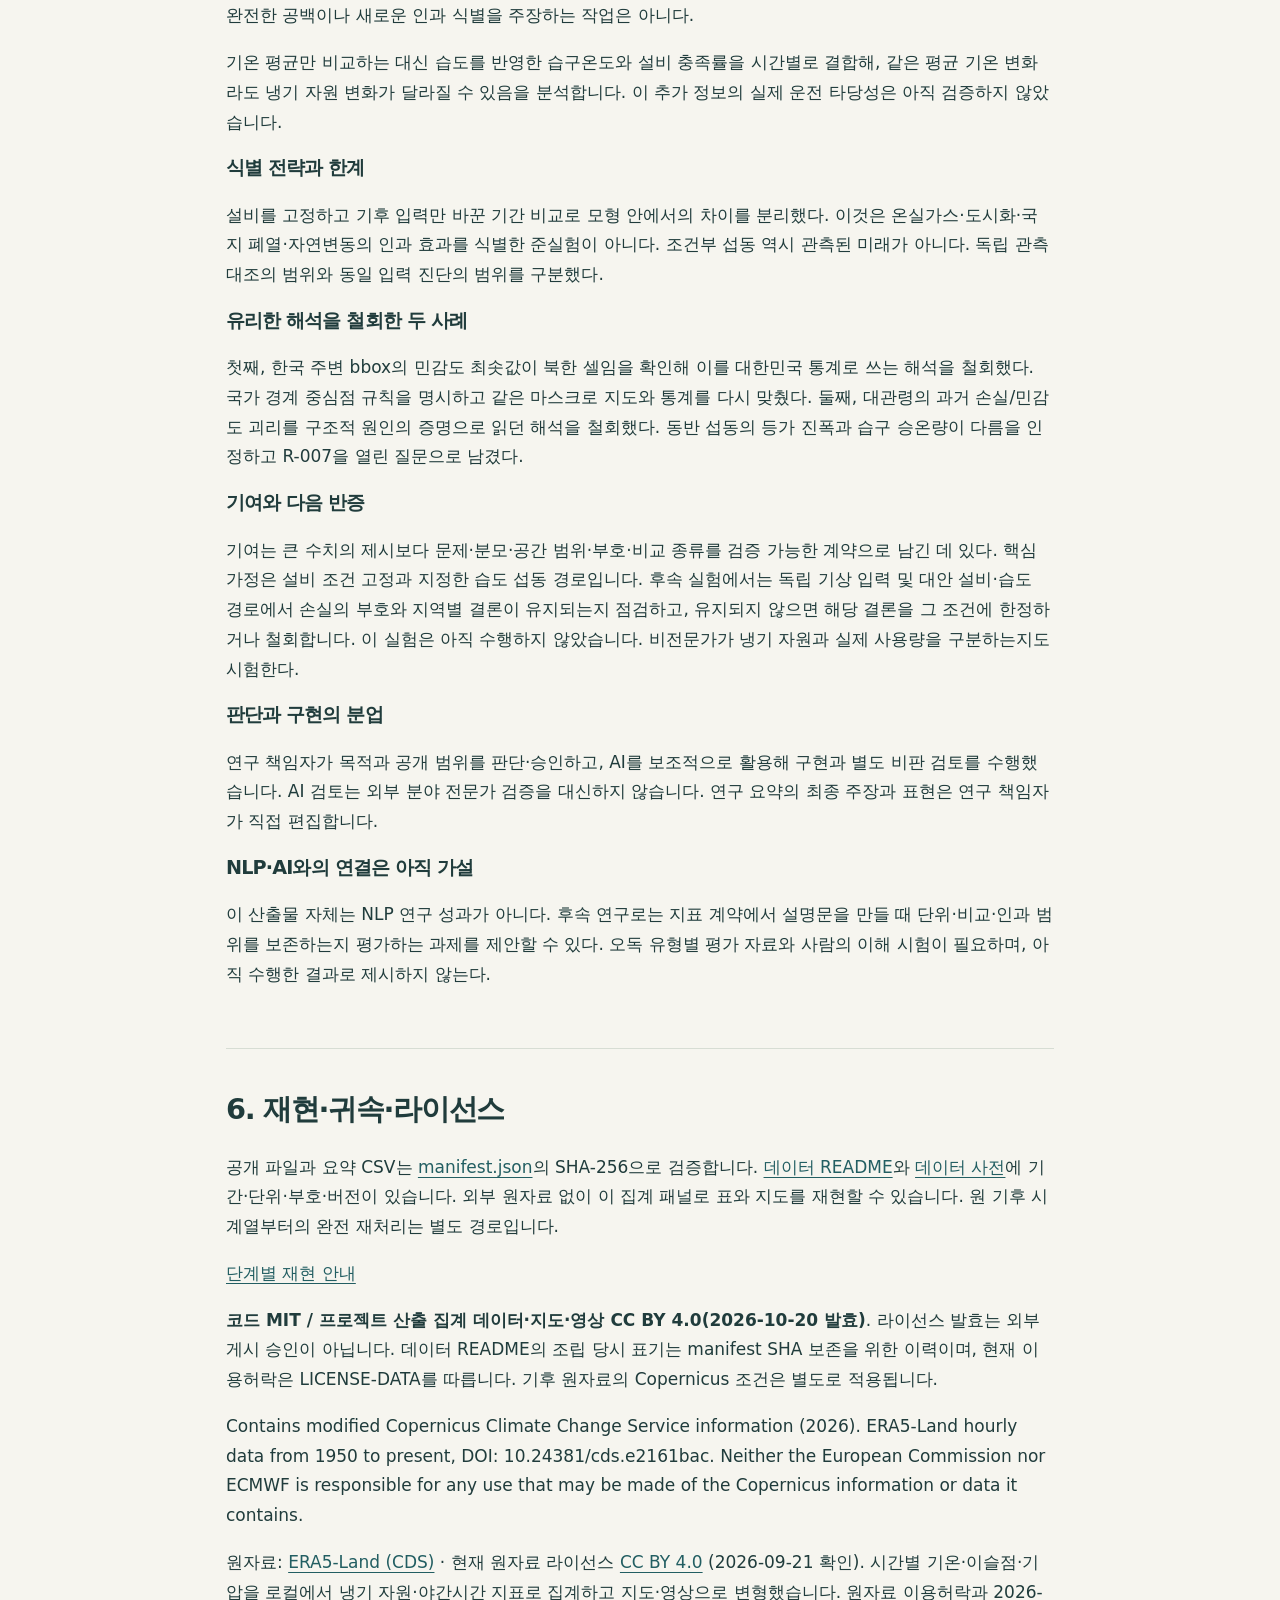
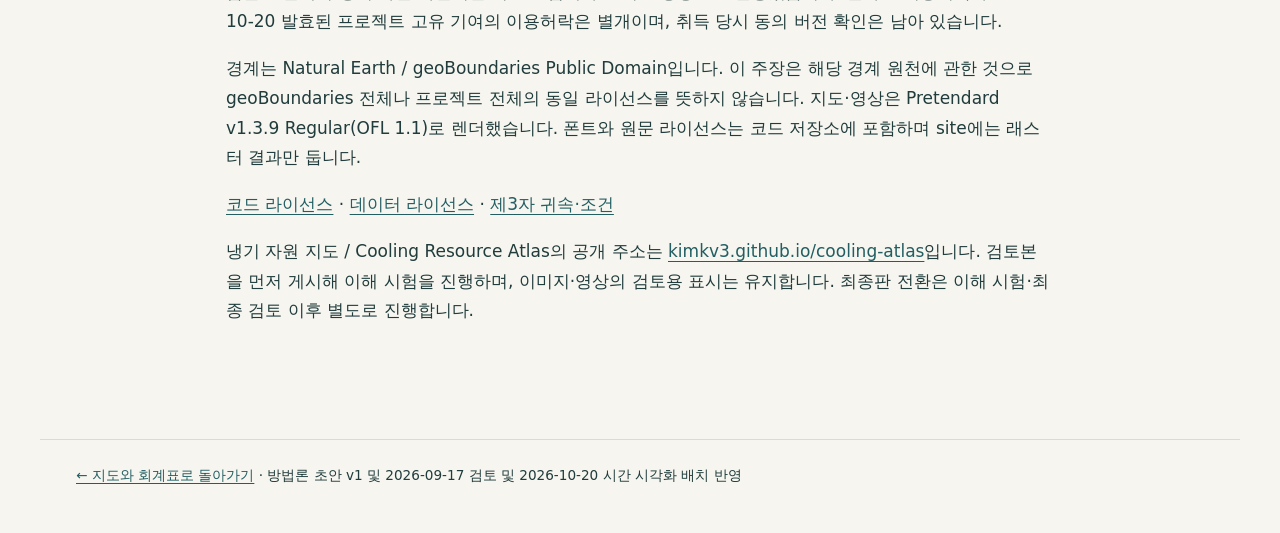
==== commit faf92ee8: "검토판 갱신: 3D 지도 = B 영상 스냅샷 (원본 635f6ef)" ====
--- a/methodology.html
+++ b/methodology.html
@@ -4,9 +4,9 @@
 <p>소수 자릿수는 계산값을 표시·대조하기 위한 것이며 0.1시간량·0.1시간 수준의 정확도를 뜻하지 않습니다. 자료·설비·경계 선택과 기간 간 변동에 따른 불확실성을 합친 신뢰구간은 제시하지 않았습니다. 기준·비교·차이는 각각 반올림하므로 표시값의 뺄셈과 차이가 날 수 있습니다.</p>
 <section id="time-visuals"><h2>시간 변화를 읽는 세 가지 방법</h2>
 <h3>전국 값과 헤드라인: 두 표준 30년 기간</h3><p>연도별 전국 냉기 자원은 국가 마스크 included=True인 1,002셀 중 60년 모두 유효한 955셀의 비가중 평균입니다. 전 기간 결측인 47셀은 제외하며 0으로 채우지 않습니다. 면적·인구가중 평균이나 전국 총량이 아닙니다.</p><p><code>전국 연간값 = 유효 955셀의 냉기 자원 산술평균</code><br><code>30년 감소량 = mean(1961–1990) − mean(1991–2020)</code></p><p>기준 6,265.389 → 비교 6,174.487 시간량/년, 감소 90.902 시간량/년입니다. 감소율은 기준기간 전체 냉기 자원를 분모로 한 1.450865%이며, 헤드라인은 각각 <strong>91시간량·1.5%</strong>로 반올림합니다. 누적 손실이나 매년 줄어드는 속도가 아닙니다.</p>
-<h3>십년 편차 지도와 막대: 다른 기간을 비교합니다</h3><p>구간은 <strong>1961–1970, 1971–1980, 1981–1990, 1991–2000, 2001–2010, 2011–2020</strong>입니다. 각각 10개 완결연도이며 2020은 마지막 십년에 포함합니다. 1961–1969처럼 9년인 첫 구간이나 2020 단년 구간은 만들지 않습니다.</p><p><code>셀별 편차 = 해당 십년 셀 평균 − 그 셀의 1961–1970 평균</code><br><code>전국 막대 = 해당 십년 전국 평균 − 1961–1970 전국 평균</code></p><p>정적 여섯 지도와 막대는 <strong>서로 겹치지 않는 십년 평균</strong>이며 후행 이동평균선이 아닙니다. 지도는 기존과 같은 국가 마스크·0.1°셀·EPSG:5179 투영·전국 고정 시야이며 공간 보간하지 않습니다. 막대는 0에서 출발하고 중간의 증가도 표시합니다.</p><p>지도 색은 <strong>−300~+300 시간량/년</strong>, 0 중심 대칭 선형 범례로 전 셀·전 51개 후행창의 편차 범위(−255.47~+107.35)를 포함합니다. 모든 정적 지도와 편차 영상에서 고정합니다. 빨강은 음의 변화(감소), 파랑은 양의 변화(증가), 0은 기준과 같음, 회색 빗금은 결측입니다. 기준 지도에서 흰색은 냉기 자원 자체가 0이라는 뜻이 아닙니다.</p><p>헤드라인의 30년 비교와 막대의 첫·끝 십년 비교는 기준·비교 기간이 달라 감소량이 다릅니다. 어느 수치도 연간 감소 속도나 누적량이 아닙니다. 이 비교에서는 일 단위 환산을 사용하지 않습니다.</p>
+<h3>십년 편차 지도와 막대: 다른 기간을 비교합니다</h3><p>구간은 <strong>1961–1970, 1971–1980, 1981–1990, 1991–2000, 2001–2010, 2011–2020</strong>입니다. 각각 10개 완결연도이며 2020은 마지막 십년에 포함합니다. 1961–1969처럼 9년인 첫 구간이나 2020 단년 구간은 만들지 않습니다.</p><p><code>셀별 편차 = 해당 십년 셀 평균 − 그 셀의 1961–1970 평균</code><br><code>전국 막대 = 해당 십년 전국 평균 − 1961–1970 전국 평균</code></p><p>정적 여섯 지도와 막대는 <strong>서로 겹치지 않는 십년 평균</strong>이며 후행 이동평균선이 아닙니다. 지도는 기존과 같은 국가 마스크·0.1°셀·EPSG:5179 투영·전국 고정 시야이며 공간 보간하지 않습니다. 막대는 0에서 출발하고 중간의 증가도 표시합니다.</p><p>2D 십년 지도 색은 <strong>−300~+300 시간량/년</strong>, 0 중심 대칭 선형 범례로 전 셀·전 51개 후행창의 편차 범위(−255.47~+107.35)를 포함합니다. 여섯 2D 십년 지도와 2D 편차 영상에서 고정합니다. 3D는 아래 B 영상 색 규칙을 따릅니다. 빨강은 음의 변화(감소), 파랑은 양의 변화(증가), 0은 기준과 같음, 회색 빗금은 결측입니다. 기준 지도에서 흰색은 냉기 자원 자체가 0이라는 뜻이 아닙니다.</p><p>헤드라인의 30년 비교와 막대의 첫·끝 십년 비교는 기준·비교 기간이 달라 감소량이 다릅니다. 어느 수치도 연간 감소 속도나 누적량이 아닙니다. 이 비교에서는 일 단위 환산을 사용하지 않습니다.</p>
 <h3>선택 재생 편차 영상</h3><p>각 셀의 후행 10년 평균에서 1961–1970 평균을 뺍니다. 10개 유효연도가 모두 있어야 계산하며, 첫 창 1961–1970부터 마지막 창 2011–2020까지 종료연도 1970–2020의 51프레임·8fps입니다. 공간·시간 보간하지 않고 자동재생하지 않습니다. 겹치는 창은 독립 표본이 아닙니다.</p>
-<h3 id="three-d-method">보조 영상: 기준면 아래로 꺼지는 3D B판</h3><p><strong>정적 지도 4종은 3D가 기본</strong>이며, 어느 지도에서든 3D / 2D 버튼을 누르면 모두 함께 전환됩니다. 선택은 이 브라우저에 저장됩니다. JavaScript가 꺼져 있어도 3D와 2D 원본 링크를 볼 수 있습니다.</p><p>정적 3D는 <strong>기준면 0</strong>에서 감소량만큼 아래로, 증가량만큼 위로 그립니다. 십년 편차·두 30년 냉기 자원 감소·+1 K 조건부 손실은 <strong>−400~+150 시간량/년의 같은 깊이 눈금과 같은 지리 대비 높이 비율</strong>을 씁니다. 민감도도 0에서 내려가며 축을 자르지 않습니다. 화면에 맞춘 그림 전체의 축소는 다를 수 있으므로 눈금으로 비교하세요. NCH20도 <strong>−400~+150 시간/년</strong>에 같은 높이 비율을 적용합니다. 그림에서 1시간과 1시간량의 높이는 같지만 <strong>서로 다른 양</strong>이며 합산하거나 물리적으로 같다고 해석하지 않습니다. NCH20이 상대적으로 얕게 보이는 것은 같은 비율을 지킨 결과입니다.</p><p>정적 3D의 색 범위·눈금·팔레트는 각 기존 2D와 동일합니다. 십년 편차는 음수=손실, 다른 지도 색 범례는 양수=손실입니다. 평평한 해안선·반도 배경 그림과 깊은 석판 받침은 없습니다. <strong>각 셀은 기준면 0에서 실제 값까지만 이어지는 기둥</strong>으로, 감소는 아래로, 증가는 위로 뻗습니다. 유효셀 값 면은 보간하지 않고, 인접 기둥의 겹치는 내부 벽은 생략합니다. 해안 윤곽에는 바깥 셀 꼭짓점을 약0.65km 안쪽으로 조정한 <strong>두께 없는 좁은 0면 테두리</strong>만 남깁니다. 결측은 0 높이의 얇은 회색 판으로 표시하지만 값이 0이라는 뜻은 아닙니다. 실제 지형·부피·저장량을 나타내지 않습니다. <strong>고도 45°·방위 −105° 원근 투영(focal length 1.0)</strong>을 유지하고, 높이 비율은 전 지도 공통으로 기존의 1/3인 <strong>60/550</strong>으로 낮췄습니다. box는 460:630:75.2727이며 표시 범위 −540~+150의 하단 빈 여백에는 데이터나 눈금이 없습니다. 데이터값이나 기준면을 옮기지 않고 오목한 패임을 얕게 표현합니다. 네 지도 모두 같은 카메라·높이 비율을 쓰지만 원근에 따라 화면상 길이는 위치별로 달라지므로 깊이 축으로 읽습니다. 빛은 화면 좌상단 방향이며 <strong>그 셀의 색을 어둡게 한 기둥 수직 벽에만 음영</strong>을 줍니다. <strong>값을 칠한 윗면·아래 끝면은 음영이나 투사 그림자 없이 기존 2D 색 그대로</strong>입니다. 벽 색의 명암은 형태를 위한 것이므로 수치는 음영 없는 값 면에서 읽습니다. 깊이 축은 +150·0·−400만 표시하고 기존 색 범례의 모든 눈금은 유지합니다. 낮아진 축의 숫자는 연결선으로 분리했지만 실제 눈금 위치는 값 높이에 있습니다. 범례 문구는 글자 높이를 재서 간격을 확보했습니다. 모바일 십년 지도는 2열×3행이고 반복 부제는 묶음에 한 번만 표시합니다. 지도 폭350px에서 깊이·색 범례 눈금은 약13px로 읽히게 했습니다. 회색 47셀은 결측 표식이지 0이 아닙니다. 앞쪽 셀이 뒤쪽을 가릴 수 있으므로 <strong>정확한 값은 2D에서</strong> 확인하세요. <a href="assets/map-3d-manifest.json">정적 3D 입력 SHA·깊이·색 범례 manifest</a></p><h4>기존 보조 3D 영상 (색 규칙은 정적 지도와 다름)</h4><p><code>높이 = 해당 후행 10년 셀 평균 − 그 셀의 1961–1970 평균</code>. 1961–1970 기준면의 높이는 0입니다. 음의 높이(아래)는 손실, 양의 높이(위)는 증가이며 잘라내지 않습니다. 깊이는 시간량/년 단위의 편차이지 실제 지형·부피·저장량이 아닙니다.</p><p>높이 축은 −300~+150 시간량/년, 시점은 남동쪽 상공의 고정 직교투영입니다. 원래 셀별 평면을 유지하고 인접 유효셀 사이에만 수직 면을 붙입니다. 공간 보간이나 셀값의 평활화는 없으며, 결측 47셀은 회색 기준 높이에 놓되 통계에서 제외합니다.</p><p>색의 양은 <code>손실 = −편차</code>입니다. −110~260 시간량/년 고정 선형 범위에서 −110은 진한 파랑(#08306b), 0은 파랑(#2879bd), 125는 흰색, 260은 진한 빨강(#b2182b)으로 연결합니다. <strong>2D에서 흰색은 변화 0이지만, 3D B판의 흰색은 125 시간량/년 손실입니다.</strong> 색을 서로 같은 수치로 읽지 않습니다. 조명 명암으로 값을 바꾸지 않습니다.</p><p>영상은 1970–2020년 종료의 51개 후행 10년 평균 사이를 선형 전환합니다. 중간 화면은 추가 관측값이 아니라 전환용 표현입니다. 24 fps·240프레임·10초, 양 끝에서 12프레임씩 머뭅니다. 클릭 재생만 제공하고 자동재생하지 않습니다. 포스터는 MP4의 마지막 프레임입니다. <a href="assets/cooling-3d-manifest.json">3D 입력·출처·설정·미디어 manifest</a></p>
+<h3 id="three-d-method">보조 영상: 기준면 아래로 꺼지는 3D B판</h3><p><strong>정적 지도 4종은 3D가 기본</strong>이며, 어느 지도에서든 3D / 2D 버튼을 누르면 모두 함께 전환됩니다. 선택은 이 브라우저에 저장됩니다. JavaScript가 꺼져 있어도 3D와 2D 원본 링크를 볼 수 있습니다.</p><p><strong>정적 3D 지도는 B 영상 렌더러의 스냅샷입니다</strong>(용우 2026-10-21). v1~v7의 별도 지도 시점·받침·기둥·벽 음영은 폐기했습니다. <code>cooling_3d.py</code>의 같은 함수로 원래 셀 평면과 인접 유효셀 사이 단차 면을 그립니다. 카메라는 <strong>직교투영·고도 34°·방위 −55°</strong>, 기본 box는 <strong>460:630:340</strong>, 깊이 범위는 −300~+150입니다. B의 해안선·기준 안내·배경톤·프레임 구도·무음영 면 색도 그대로입니다. 깊이는 실제 지형·부피·저장량이 아닙니다.</p><p>십년 6장은 영상의 1961–1970, …, 2011–2020 창과 같은 그림입니다. 데스크톱 3열×2행, 모바일 2열×3행으로 온전한 프레임을 붙이고 기간 표지만 바깥에 추가했습니다. 모바일에서는 원본 프레임의 작은 글자 대신 <strong>13px 설명·12px 색 눈금</strong>으로 기간·단위·색·결측을 함께 안내합니다. 그림을 누르면 큰 원본을 열 수 있습니다.</p><p>네 지도 모두 높이는 <strong>−손실</strong>이며, 0 기준면을 옮기지 않습니다. 민감도는 최저 높이가 −333.7이므로 하단 범위만 −400으로 넓히고 box z=415.5556 및 확대 보정으로 <strong>B와 같은 시간량당 높이(340/450)</strong>와 수평 축척을 유지합니다. 나머지는 B의 −300~+150 그대로입니다. NCH20도 같은 수치당 높이이지만 단위는 <strong>시간/년</strong>: 시간량과 서로 다른 양이며 합산하지 않습니다. 그림 전체의 표시 크기가 다르면 화면 길이는 달라질 수 있으므로 눈금으로 읽으세요.</p><p><strong>정적 3D도 B 영상의 색 규칙</strong>을 따릅니다: 손실 −110 진파랑, 0 파랑, 125 흰색, 260 빨강. 파랑도 0보다 크면 손실입니다. <strong>2D의 흰색=0과 달리 3D의 흰색=125 손실</strong>입니다(민감도 2D는 기존 최소–최대 범례). 2D 그림의 색 범위·눈금은 바꾸지 않았습니다. 민감도에서 260을 넘는 값은 같은 빨강으로 포화되지만 깊이는 실제 값 그대로입니다. 모든 면은 B와 같이 무음영이며, 단차 면 색은 인접한 실제 셀의 색을 씁니다. 결측 47셀은 회색 0 높이 표식이지만 값 0이 아닙니다. 앞쪽 셀이 뒤를 가릴 수 있으므로 <strong>정확한 값은 2D에서</strong> 확인하세요. <a href="assets/map-3d-manifest.json">스냅샷 입력 SHA·높이·색·포스터 비교 manifest</a></p><h4>기존 보조 3D 영상 (정적 3D와 같은 렌더러·색 규칙)</h4><p><code>높이 = 해당 후행 10년 셀 평균 − 그 셀의 1961–1970 평균</code>. 1961–1970 기준면의 높이는 0입니다. 음의 높이(아래)는 손실, 양의 높이(위)는 증가이며 잘라내지 않습니다. 깊이는 시간량/년 단위의 편차이지 실제 지형·부피·저장량이 아닙니다.</p><p>높이 축은 −300~+150 시간량/년, 시점은 남동쪽 상공의 고정 직교투영입니다. 원래 셀별 평면을 유지하고 인접 유효셀 사이에만 수직 면을 붙입니다. 공간 보간이나 셀값의 평활화는 없으며, 결측 47셀은 회색 기준 높이에 놓되 통계에서 제외합니다.</p><p>색의 양은 <code>손실 = −편차</code>입니다. −110~260 시간량/년 고정 선형 범위에서 −110은 진한 파랑(#08306b), 0은 파랑(#2879bd), 125는 흰색, 260은 진한 빨강(#b2182b)으로 연결합니다. <strong>2D에서 흰색은 변화 0이지만, 3D B판의 흰색은 125 시간량/년 손실입니다.</strong> 색을 서로 같은 수치로 읽지 않습니다. 조명 명암으로 값을 바꾸지 않습니다.</p><p>영상은 1970–2020년 종료의 51개 후행 10년 평균 사이를 선형 전환합니다. 중간 화면은 추가 관측값이 아니라 전환용 표현입니다. 24 fps·240프레임·10초, 양 끝에서 12프레임씩 머뭅니다. 클릭 재생만 제공하고 자동재생하지 않습니다. 포스터는 MP4의 마지막 프레임입니다. <a href="assets/cooling-3d-manifest.json">3D 입력·출처·설정·미디어 manifest</a></p>
 <h3>보조 그림: 해마다의 변동을 숨기지 않은 냉기 줄무늬</h3><p><code>연간 편차 = 해당 연도 냉기 자원 − 같은 계열의 1961–1990 평균</code>. 전국과 서울·제주·대관령 최근접 셀을 각각 자기 기준 평균과 비교합니다. 도시 전체 평균은 아닙니다.</p><figure><picture><source media="(max-width:760px)" srcset="assets/cooling-stripes-mobile.png" width="780" height="1400"><img loading="lazy" src="assets/cooling-stripes-desktop.png" width="1440" height="1000" alt="전국과 서울·제주·대관령 최근접 셀의 연간 냉기 자원 편차 줄무늬. 해마다 등락이 크며 후행 10년 평균선을 함께 표시했습니다. 1961–1990 기준, 네 계열 공통 −550~+550 시간량/년 선형 범례."></picture><figcaption>색띠는 한 해 한 줄, 선은 10개 완결연도의 후행 평균(1970년부터)입니다. 연변동의 크기를 설명하는 보조 그림입니다.</figcaption></figure><p>줄무늬는 네 계열 전체의 최대 절대 편차를 포함하는 <strong>−550~+550 시간량/년</strong>의 고정 선형 범례입니다. 손실이 클수록 진한 빨강입니다. 0은 중립, 양의 편차는 파랑입니다. 선도 같은 범위의 시간량/년 축을 사용하며 회귀선·예측선이 아닙니다. 지도 ±300과 줄무늬 ±550의 같은 색을 같은 크기로 비교하면 안 됩니다.</p><p>전국 연간값의 선형 추세를 제거한 잔차 표준편차는 약 139 시간량/년(ddof=0)으로 30년 평균 차이 약91 시간량/년보다 큽니다. 이 표준편차는 신뢰구간이나 원인별 기여, 추세 유의성 판정이 아닙니다.</p>
 <h3>검토 기록: 냉기 자원 절대 수준 영상</h3><p>수준 영상은 이번에 표시 용어만 갱신했으며, 감소량이 아니라 냉기 자원 수준을 5,100–7,300 시간량/년 고정 범례로 보여줍니다. 지역별 수준 차이가 시간 변화보다 커 변화가 작게 보일 수 있어 첫 흐름에서 제외했습니다. <a href="assets/ench-10y.mp4">수준 타임랩스 MP4</a> · <a href="assets/ench-10y.gif">수준 GIF</a></p><p>시간 시각화의 입력·설정·생성 코드·폰트 해시와 이미지/영상 해시는 <a href="assets/time-viz-manifest.json">시간 시각화 manifest</a>에 기록했습니다. 기존 데이터 릴리즈 manifest는 바꾸지 않았습니다.</p></section>
 <section id="choices"><h2>3. 경계선을 어디에 긋느냐가 답을 만듭니다</h2><div class="table-scroll"><table><caption>현재 고정한 선택</caption><thead><tr><th scope="col">선택</th><th scope="col">계약</th></tr></thead><tbody><tr><th scope="row">설비</th><td>공급 18°C / 환수 24°C / 접근온도 3+2 K</td></tr><tr><th scope="row">감응 밴드</th><td>습구 13–19°C</td></tr><tr><th scope="row">+1 K 섭동의 습도 관례</th><td>건구·노점 각각 +1 K, 기압·설비 고정. 노점강하 T_db−T_dp 보존, 상대습도 보존 아님 (+2 K도 같은 관례)</td></tr><tr><th scope="row">완전성</th><td>셀×연도 유효시간 98% 미만은 null</td></tr><tr><th scope="row">기간 평균</th><td>결측 연도 제외, 0 대체 없음</td></tr><tr><th scope="row">국내 포함</th><td>ADM0가 EPSG:4326 셀 중심점을 covers</td></tr><tr><th scope="row">국내 통계</th><td>유효셀 비가중 분포, 전국 총합 아님</td></tr></tbody></table></div><p>냉각 감응이 있는 온난한 비포화 구간에서는 노점강하 보존 시 상대습도가 일반적으로 조금 올라가므로, 상대습도 보존 대안보다 습구 상승과 냉기 자원 손실을 크게 만드는 방향입니다. 포화 상태나 자유냉각 충족률의 상·하한에서는 차이가 없을 수 있으며, 전국 집계 차이의 크기·지역 순위는 대안 재계산을 하지 않아 확정하지 않습니다.</p><p>지도·통계에 동일 마스크를 적용했습니다. 경계 위는 포함, 버퍼·보간은 없습니다. 선택 1,002셀 중 유효 955셀, 전기간 결측 47셀입니다. 이번 유효셀은 두 기간 각각 30년이 유효합니다. 후속 데이터에서는 다시 검증해야 합니다.</p><p>경계는 Natural Earth를 원천으로 하는 geoBoundaries gbOpen <code>KOR-ADM0-49999745</code>, represented year 2021, 고정 버전 <code>9469f09</code>입니다. 법정·지적 경계가 아닙니다. 수집영역 33.0–38.7°N / 125.6–131.0°E 밖인 독도·서해 일부 도서는 포함되지 않습니다. 작은 섬·해안도 중심점 규칙이나 결측 때문에 빠질 수 있습니다.</p><p>두 기간의 차이는 고정 설비 모형에 서로 다른 기상 입력을 넣어 얻은 기술적 비교입니다. 온실가스 강제력, 도시화·국지 폐열, 자연변동 각각의 기여를 분리하거나 인위적 기후변화에 귀속하지 않습니다. 30년 평균 비교 자체가 자연변동의 제거를 보장하지는 않습니다. 개별 시설의 책임이나 냉각 사용량도 식별하지 않습니다. +1/+2 K 비교는 동일 설정에서 섭동 크기에 따른 응답을 살펴본 것입니다. 밴드 폭·설비·기준기간·습도 관례를 바꾸는 감도분석을 대신하지 않으며, 해당 대안 분석은 아직 수행하지 않았습니다. 냉기 자원의 습구 밴드뿐 아니라 NCH20의 20°C 문턱·야간 시간창, 비교 기준기간, 공간 집계와 결측 규칙도 결과를 좌우합니다. 이 선택들을 바꾸는 감도분석은 미완료입니다. 현재는 엑서지를 계산하지 않으므로 열역학적 기준상태(dead state)를 적용하지 않았으며, 1961–1990은 통계적 비교 기준기간이지 dead state가 아닙니다. 향후 엑서지 계정을 도입한다면 기준환경을 별도로 정의하고 그 선택의 민감도를 검토해야 합니다.</p></section>
--- a/assets/style.css
+++ b/assets/style.css
@@ -14,3 +14,6 @@
 
 /* Decision 32: native buttons support Tab, Enter and Space; no-JS defaults to 3D. */
 [hidden]{display:none!important}.map-toggle{display:flex;align-items:center;gap:8px;margin:8px 0 12px;flex-wrap:wrap}.map-toggle button{font:inherit;line-height:1;padding:12px 18px;min-height:44px;border:1px solid #71847c;border-radius:6px;color:var(--ink);background:transparent;cursor:pointer}.map-toggle button[aria-pressed=true]{background:var(--ink);color:white}.map-toggle button:focus-visible{outline:3px solid #b56b21;outline-offset:3px}.map-toggle span,.map-reading{font-size:.78rem;color:var(--muted)}.map-reading{margin:8px 0}.map-view img{width:100%}.map-view{min-width:0}.regional-cards figure{margin:0}
+
+/* B frames remain pixel-intact; the external key stays readable on small screens. */
+.snapshot-guide{font-size:13px;line-height:1.65;color:var(--muted);padding:12px 16px;background:#f6f5ef}.snapshot-guide p{font-size:inherit;margin:4px 0 10px}.snapshot-scale{height:14px;margin:8px 8px 30px;position:relative;border:1px solid #71847c;background:linear-gradient(to right,#08306b 0%,#2879bd 29.73%,#fff 63.51%,#b2182b 100%)}.snapshot-scale span{position:absolute;top:18px;transform:translateX(-50%);font-size:12px;line-height:1.2;white-space:nowrap}.snapshot-scale span:first-child{transform:none}.snapshot-scale span:last-child{transform:translateX(-100%)}
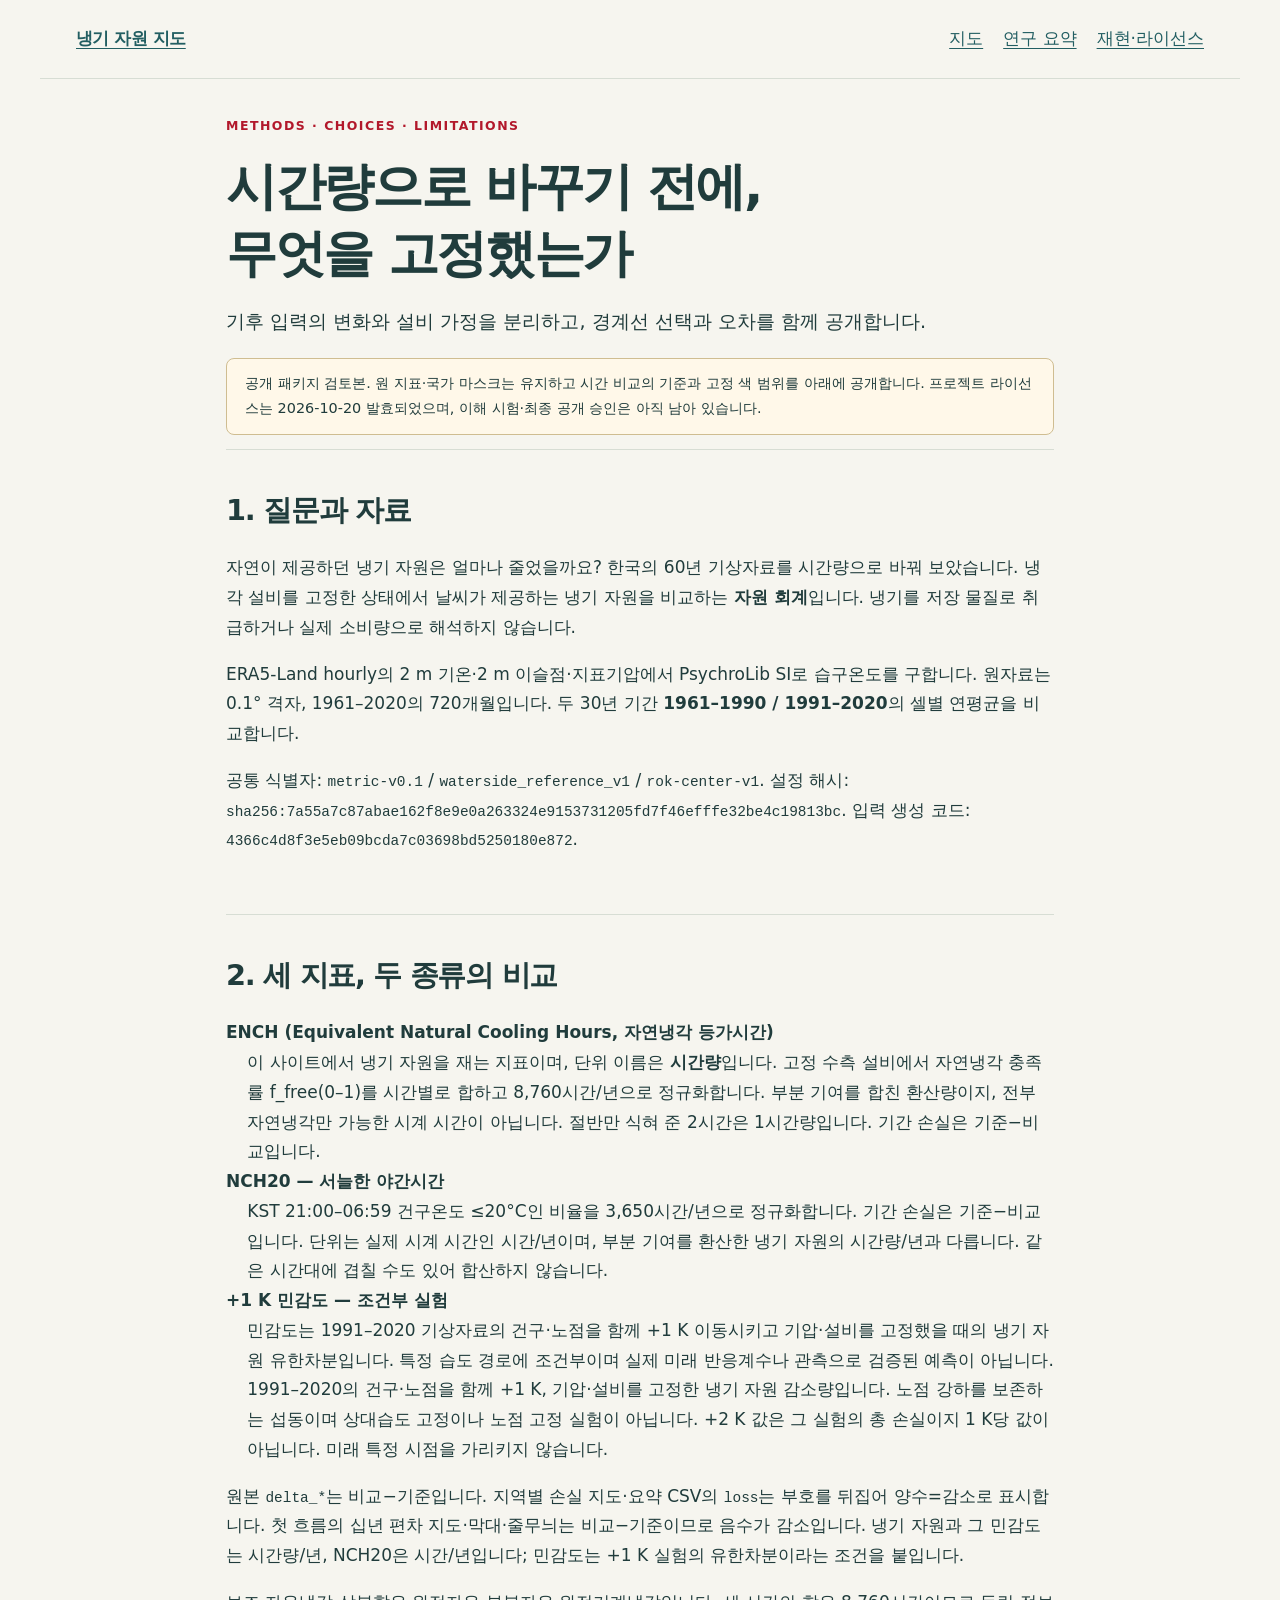
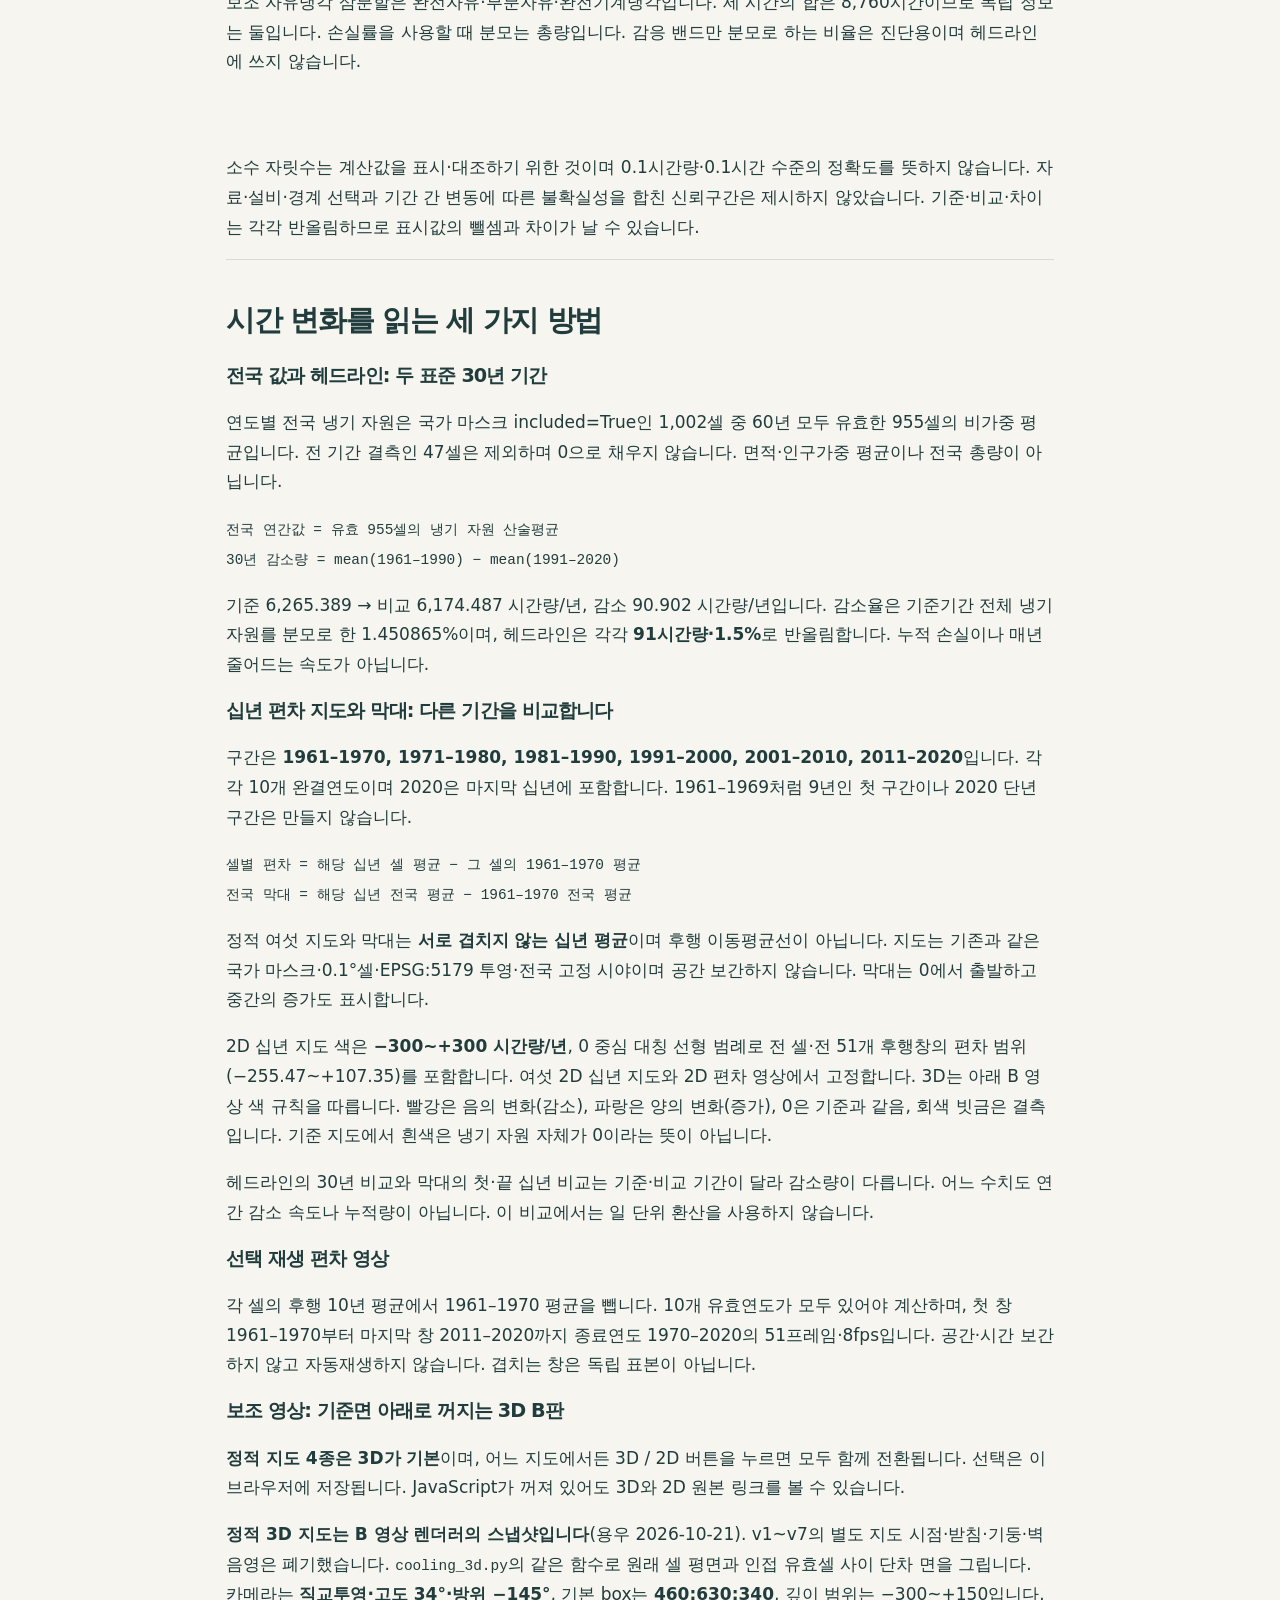
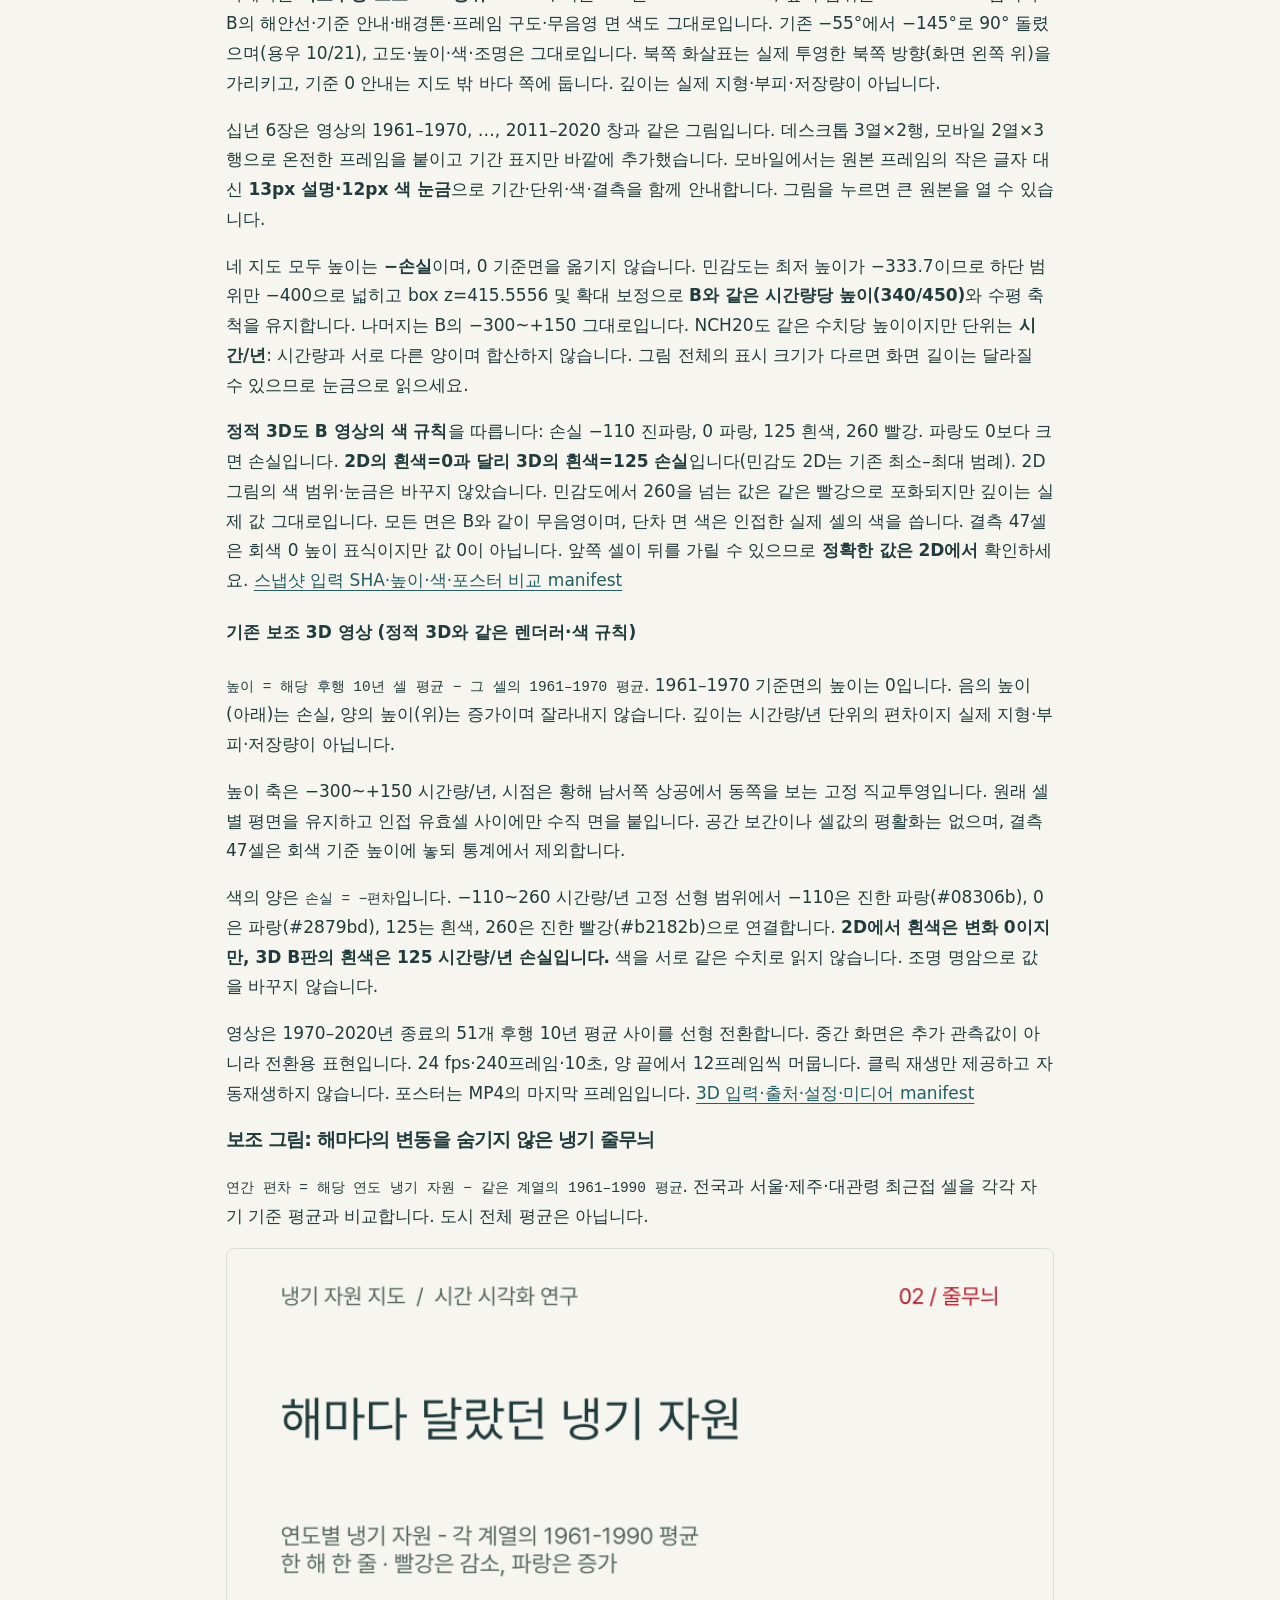
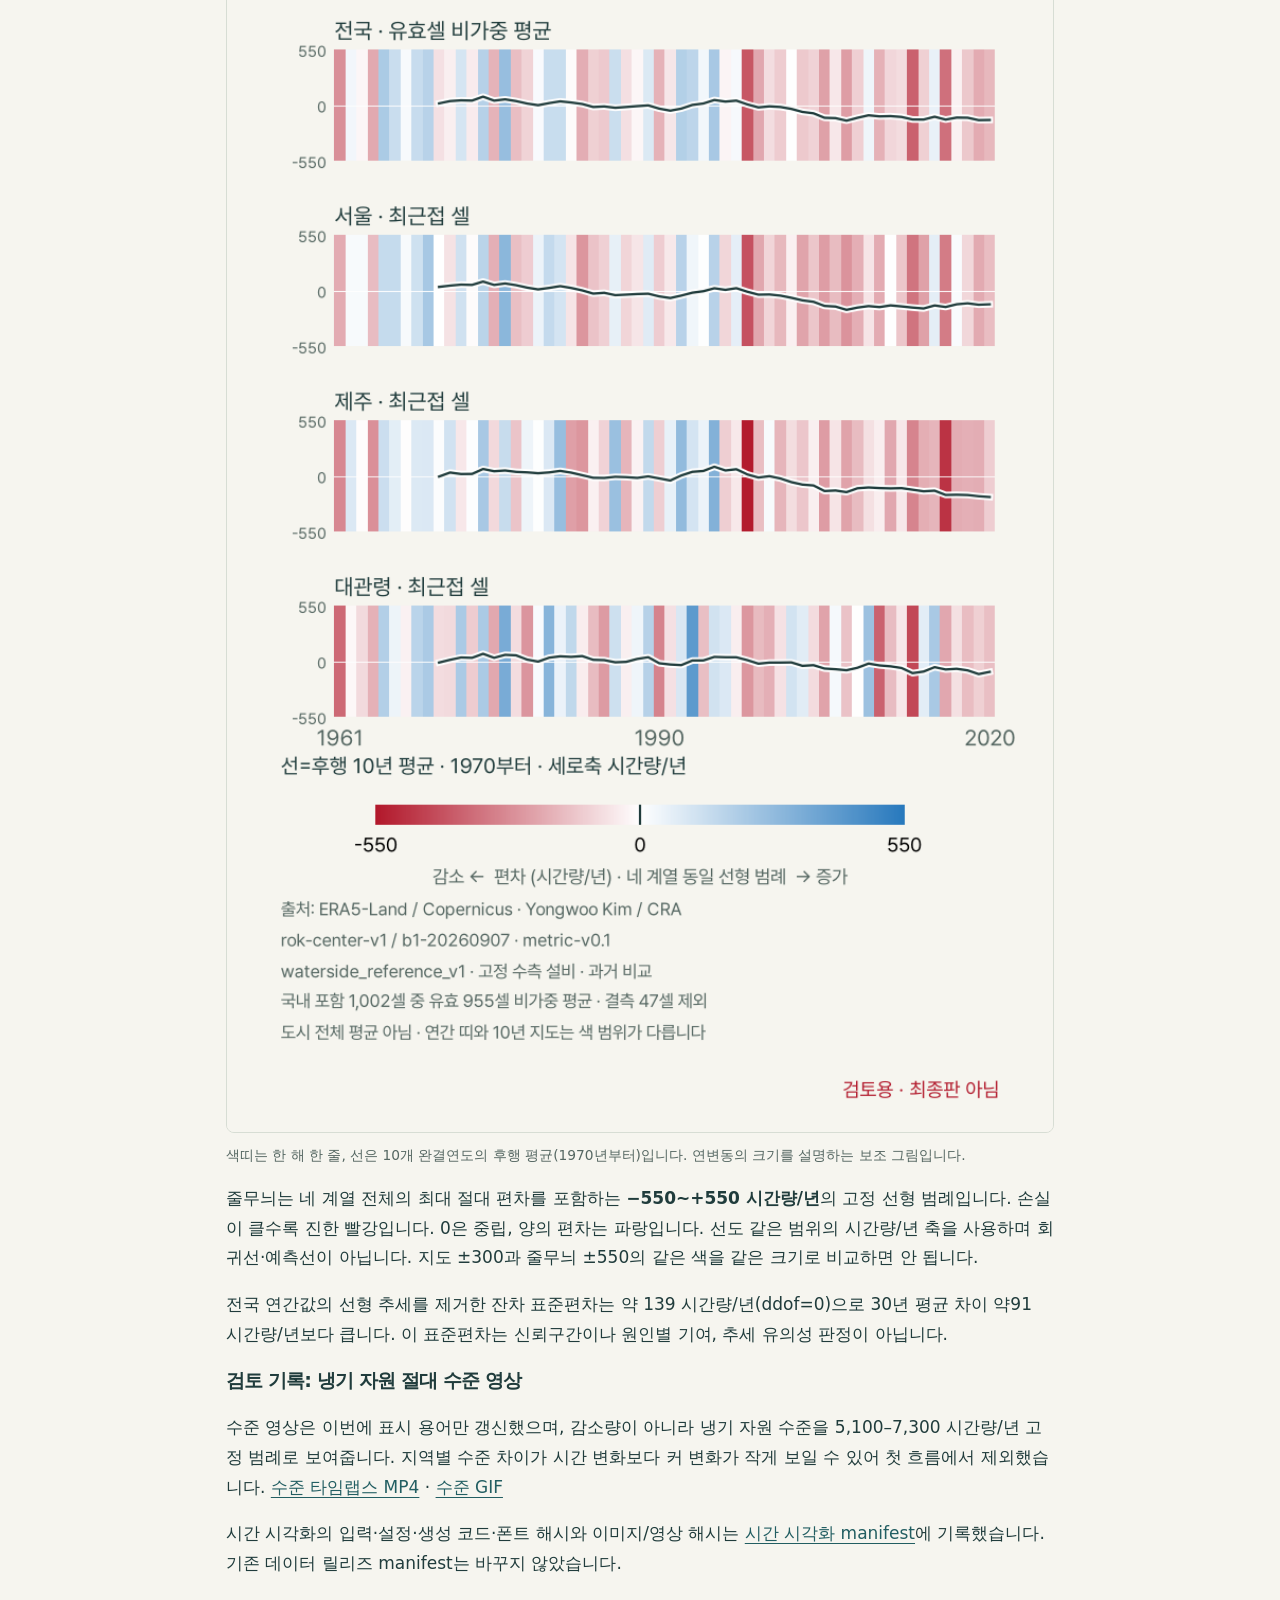
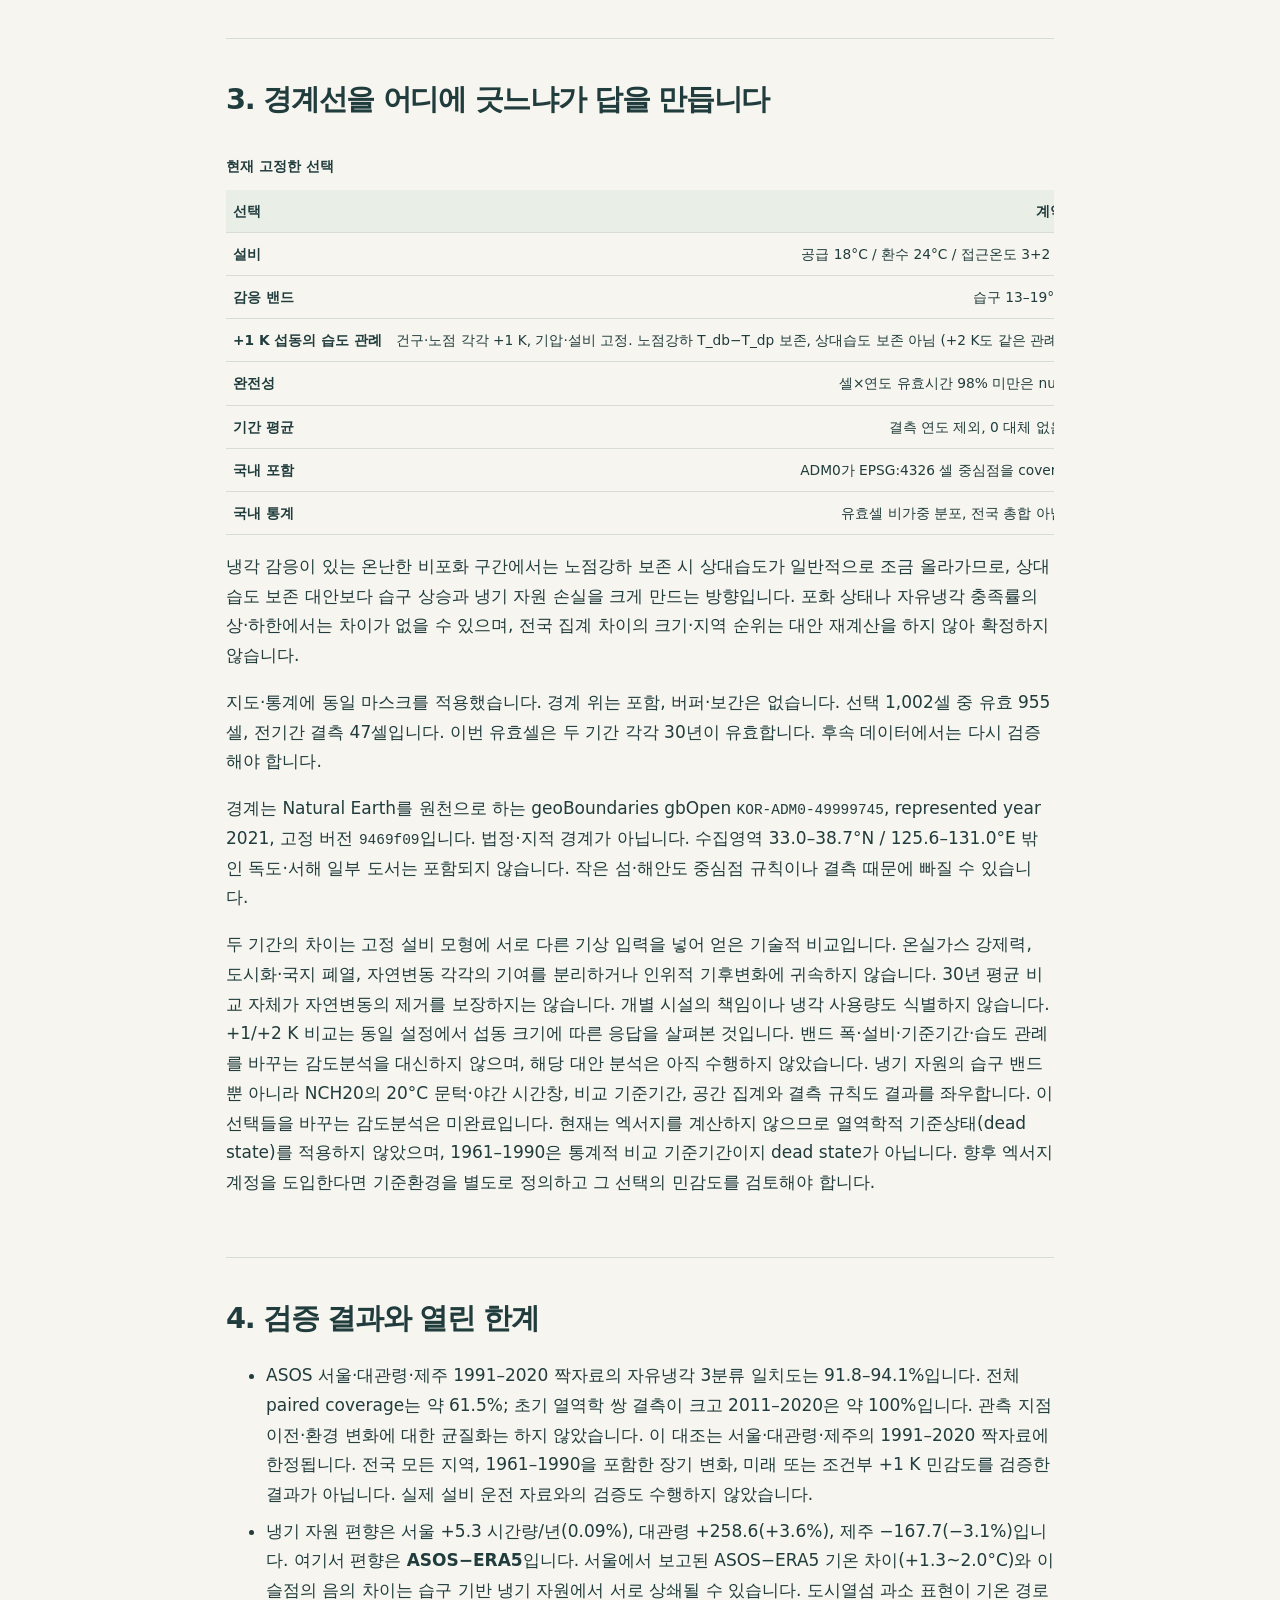
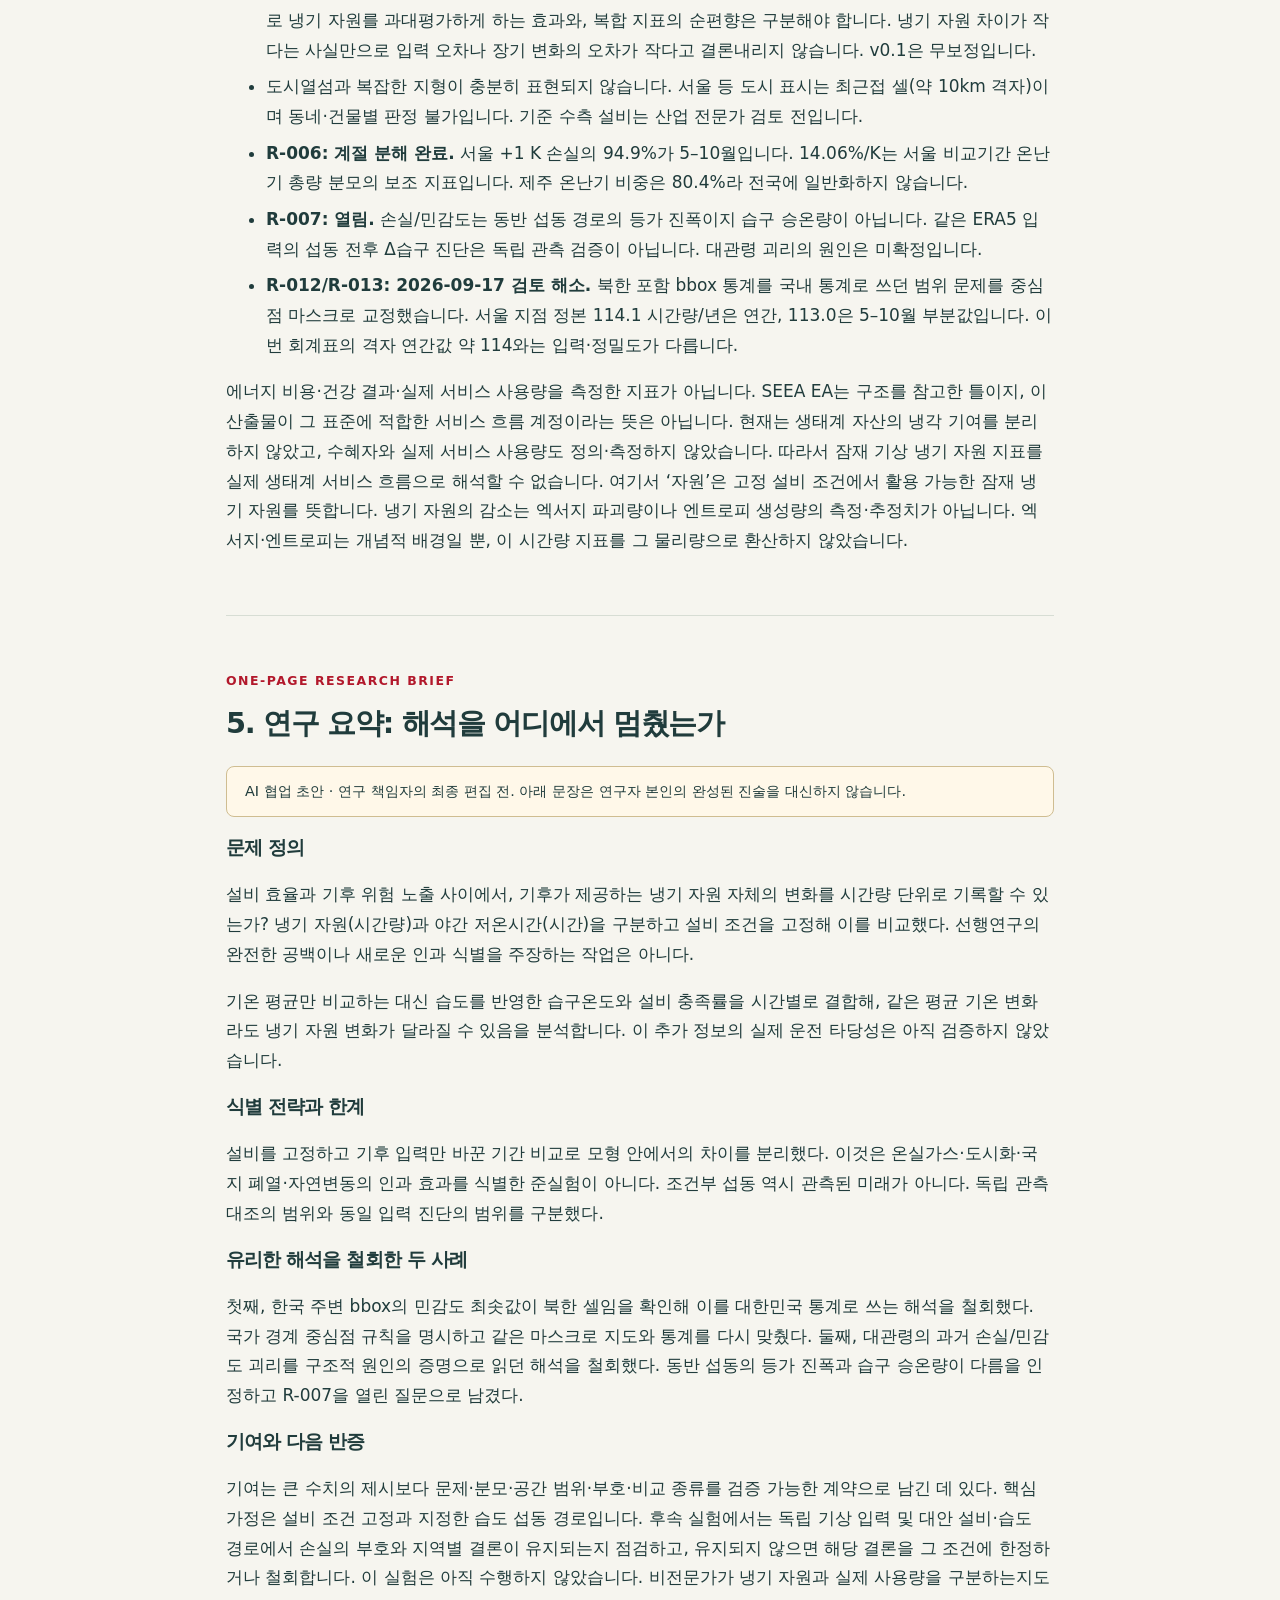
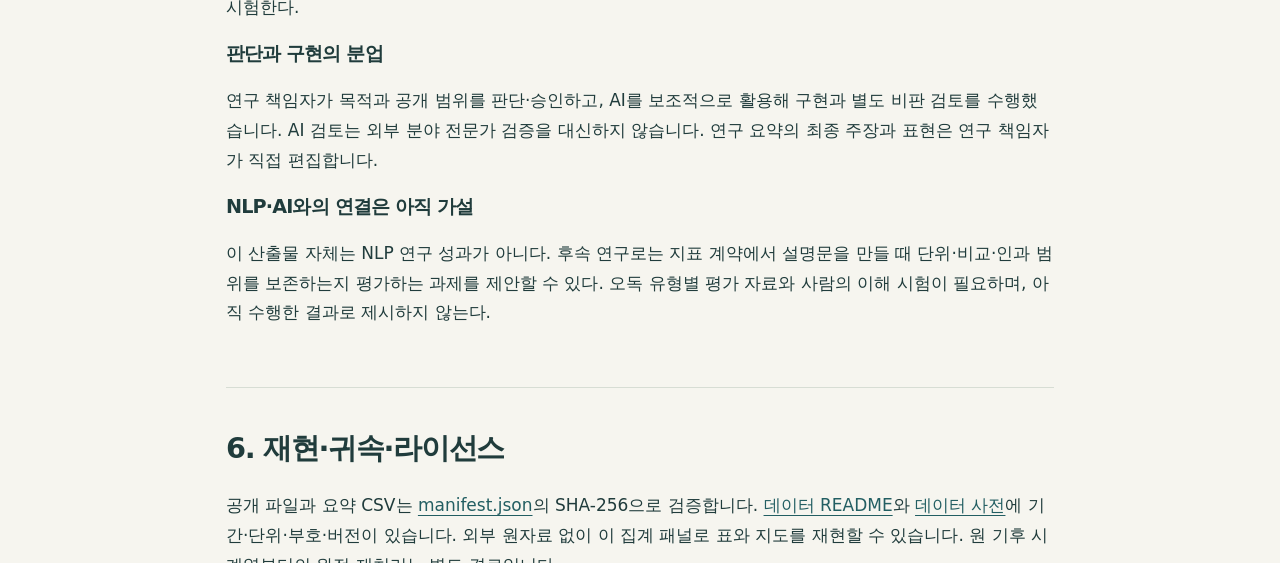
==== commit 53b30379: "검토판 갱신: 3D 시점 황해에서 동쪽 (원본 532ad02)" ====
--- a/methodology.html
+++ b/methodology.html
@@ -6,7 +6,7 @@
 <h3>전국 값과 헤드라인: 두 표준 30년 기간</h3><p>연도별 전국 냉기 자원은 국가 마스크 included=True인 1,002셀 중 60년 모두 유효한 955셀의 비가중 평균입니다. 전 기간 결측인 47셀은 제외하며 0으로 채우지 않습니다. 면적·인구가중 평균이나 전국 총량이 아닙니다.</p><p><code>전국 연간값 = 유효 955셀의 냉기 자원 산술평균</code><br><code>30년 감소량 = mean(1961–1990) − mean(1991–2020)</code></p><p>기준 6,265.389 → 비교 6,174.487 시간량/년, 감소 90.902 시간량/년입니다. 감소율은 기준기간 전체 냉기 자원를 분모로 한 1.450865%이며, 헤드라인은 각각 <strong>91시간량·1.5%</strong>로 반올림합니다. 누적 손실이나 매년 줄어드는 속도가 아닙니다.</p>
 <h3>십년 편차 지도와 막대: 다른 기간을 비교합니다</h3><p>구간은 <strong>1961–1970, 1971–1980, 1981–1990, 1991–2000, 2001–2010, 2011–2020</strong>입니다. 각각 10개 완결연도이며 2020은 마지막 십년에 포함합니다. 1961–1969처럼 9년인 첫 구간이나 2020 단년 구간은 만들지 않습니다.</p><p><code>셀별 편차 = 해당 십년 셀 평균 − 그 셀의 1961–1970 평균</code><br><code>전국 막대 = 해당 십년 전국 평균 − 1961–1970 전국 평균</code></p><p>정적 여섯 지도와 막대는 <strong>서로 겹치지 않는 십년 평균</strong>이며 후행 이동평균선이 아닙니다. 지도는 기존과 같은 국가 마스크·0.1°셀·EPSG:5179 투영·전국 고정 시야이며 공간 보간하지 않습니다. 막대는 0에서 출발하고 중간의 증가도 표시합니다.</p><p>2D 십년 지도 색은 <strong>−300~+300 시간량/년</strong>, 0 중심 대칭 선형 범례로 전 셀·전 51개 후행창의 편차 범위(−255.47~+107.35)를 포함합니다. 여섯 2D 십년 지도와 2D 편차 영상에서 고정합니다. 3D는 아래 B 영상 색 규칙을 따릅니다. 빨강은 음의 변화(감소), 파랑은 양의 변화(증가), 0은 기준과 같음, 회색 빗금은 결측입니다. 기준 지도에서 흰색은 냉기 자원 자체가 0이라는 뜻이 아닙니다.</p><p>헤드라인의 30년 비교와 막대의 첫·끝 십년 비교는 기준·비교 기간이 달라 감소량이 다릅니다. 어느 수치도 연간 감소 속도나 누적량이 아닙니다. 이 비교에서는 일 단위 환산을 사용하지 않습니다.</p>
 <h3>선택 재생 편차 영상</h3><p>각 셀의 후행 10년 평균에서 1961–1970 평균을 뺍니다. 10개 유효연도가 모두 있어야 계산하며, 첫 창 1961–1970부터 마지막 창 2011–2020까지 종료연도 1970–2020의 51프레임·8fps입니다. 공간·시간 보간하지 않고 자동재생하지 않습니다. 겹치는 창은 독립 표본이 아닙니다.</p>
-<h3 id="three-d-method">보조 영상: 기준면 아래로 꺼지는 3D B판</h3><p><strong>정적 지도 4종은 3D가 기본</strong>이며, 어느 지도에서든 3D / 2D 버튼을 누르면 모두 함께 전환됩니다. 선택은 이 브라우저에 저장됩니다. JavaScript가 꺼져 있어도 3D와 2D 원본 링크를 볼 수 있습니다.</p><p><strong>정적 3D 지도는 B 영상 렌더러의 스냅샷입니다</strong>(용우 2026-10-21). v1~v7의 별도 지도 시점·받침·기둥·벽 음영은 폐기했습니다. <code>cooling_3d.py</code>의 같은 함수로 원래 셀 평면과 인접 유효셀 사이 단차 면을 그립니다. 카메라는 <strong>직교투영·고도 34°·방위 −55°</strong>, 기본 box는 <strong>460:630:340</strong>, 깊이 범위는 −300~+150입니다. B의 해안선·기준 안내·배경톤·프레임 구도·무음영 면 색도 그대로입니다. 깊이는 실제 지형·부피·저장량이 아닙니다.</p><p>십년 6장은 영상의 1961–1970, …, 2011–2020 창과 같은 그림입니다. 데스크톱 3열×2행, 모바일 2열×3행으로 온전한 프레임을 붙이고 기간 표지만 바깥에 추가했습니다. 모바일에서는 원본 프레임의 작은 글자 대신 <strong>13px 설명·12px 색 눈금</strong>으로 기간·단위·색·결측을 함께 안내합니다. 그림을 누르면 큰 원본을 열 수 있습니다.</p><p>네 지도 모두 높이는 <strong>−손실</strong>이며, 0 기준면을 옮기지 않습니다. 민감도는 최저 높이가 −333.7이므로 하단 범위만 −400으로 넓히고 box z=415.5556 및 확대 보정으로 <strong>B와 같은 시간량당 높이(340/450)</strong>와 수평 축척을 유지합니다. 나머지는 B의 −300~+150 그대로입니다. NCH20도 같은 수치당 높이이지만 단위는 <strong>시간/년</strong>: 시간량과 서로 다른 양이며 합산하지 않습니다. 그림 전체의 표시 크기가 다르면 화면 길이는 달라질 수 있으므로 눈금으로 읽으세요.</p><p><strong>정적 3D도 B 영상의 색 규칙</strong>을 따릅니다: 손실 −110 진파랑, 0 파랑, 125 흰색, 260 빨강. 파랑도 0보다 크면 손실입니다. <strong>2D의 흰색=0과 달리 3D의 흰색=125 손실</strong>입니다(민감도 2D는 기존 최소–최대 범례). 2D 그림의 색 범위·눈금은 바꾸지 않았습니다. 민감도에서 260을 넘는 값은 같은 빨강으로 포화되지만 깊이는 실제 값 그대로입니다. 모든 면은 B와 같이 무음영이며, 단차 면 색은 인접한 실제 셀의 색을 씁니다. 결측 47셀은 회색 0 높이 표식이지만 값 0이 아닙니다. 앞쪽 셀이 뒤를 가릴 수 있으므로 <strong>정확한 값은 2D에서</strong> 확인하세요. <a href="assets/map-3d-manifest.json">스냅샷 입력 SHA·높이·색·포스터 비교 manifest</a></p><h4>기존 보조 3D 영상 (정적 3D와 같은 렌더러·색 규칙)</h4><p><code>높이 = 해당 후행 10년 셀 평균 − 그 셀의 1961–1970 평균</code>. 1961–1970 기준면의 높이는 0입니다. 음의 높이(아래)는 손실, 양의 높이(위)는 증가이며 잘라내지 않습니다. 깊이는 시간량/년 단위의 편차이지 실제 지형·부피·저장량이 아닙니다.</p><p>높이 축은 −300~+150 시간량/년, 시점은 남동쪽 상공의 고정 직교투영입니다. 원래 셀별 평면을 유지하고 인접 유효셀 사이에만 수직 면을 붙입니다. 공간 보간이나 셀값의 평활화는 없으며, 결측 47셀은 회색 기준 높이에 놓되 통계에서 제외합니다.</p><p>색의 양은 <code>손실 = −편차</code>입니다. −110~260 시간량/년 고정 선형 범위에서 −110은 진한 파랑(#08306b), 0은 파랑(#2879bd), 125는 흰색, 260은 진한 빨강(#b2182b)으로 연결합니다. <strong>2D에서 흰색은 변화 0이지만, 3D B판의 흰색은 125 시간량/년 손실입니다.</strong> 색을 서로 같은 수치로 읽지 않습니다. 조명 명암으로 값을 바꾸지 않습니다.</p><p>영상은 1970–2020년 종료의 51개 후행 10년 평균 사이를 선형 전환합니다. 중간 화면은 추가 관측값이 아니라 전환용 표현입니다. 24 fps·240프레임·10초, 양 끝에서 12프레임씩 머뭅니다. 클릭 재생만 제공하고 자동재생하지 않습니다. 포스터는 MP4의 마지막 프레임입니다. <a href="assets/cooling-3d-manifest.json">3D 입력·출처·설정·미디어 manifest</a></p>
+<h3 id="three-d-method">보조 영상: 기준면 아래로 꺼지는 3D B판</h3><p><strong>정적 지도 4종은 3D가 기본</strong>이며, 어느 지도에서든 3D / 2D 버튼을 누르면 모두 함께 전환됩니다. 선택은 이 브라우저에 저장됩니다. JavaScript가 꺼져 있어도 3D와 2D 원본 링크를 볼 수 있습니다.</p><p><strong>정적 3D 지도는 B 영상 렌더러의 스냅샷입니다</strong>(용우 2026-10-21). v1~v7의 별도 지도 시점·받침·기둥·벽 음영은 폐기했습니다. <code>cooling_3d.py</code>의 같은 함수로 원래 셀 평면과 인접 유효셀 사이 단차 면을 그립니다. 카메라는 <strong>직교투영·고도 34°·방위 −145°</strong>, 기본 box는 <strong>460:630:340</strong>, 깊이 범위는 −300~+150입니다. B의 해안선·기준 안내·배경톤·프레임 구도·무음영 면 색도 그대로입니다. 기존 −55°에서 −145°로 90° 돌렸으며(용우 10/21), 고도·높이·색·조명은 그대로입니다. 북쪽 화살표는 실제 투영한 북쪽 방향(화면 왼쪽 위)을 가리키고, 기준 0 안내는 지도 밖 바다 쪽에 둡니다. 깊이는 실제 지형·부피·저장량이 아닙니다.</p><p>십년 6장은 영상의 1961–1970, …, 2011–2020 창과 같은 그림입니다. 데스크톱 3열×2행, 모바일 2열×3행으로 온전한 프레임을 붙이고 기간 표지만 바깥에 추가했습니다. 모바일에서는 원본 프레임의 작은 글자 대신 <strong>13px 설명·12px 색 눈금</strong>으로 기간·단위·색·결측을 함께 안내합니다. 그림을 누르면 큰 원본을 열 수 있습니다.</p><p>네 지도 모두 높이는 <strong>−손실</strong>이며, 0 기준면을 옮기지 않습니다. 민감도는 최저 높이가 −333.7이므로 하단 범위만 −400으로 넓히고 box z=415.5556 및 확대 보정으로 <strong>B와 같은 시간량당 높이(340/450)</strong>와 수평 축척을 유지합니다. 나머지는 B의 −300~+150 그대로입니다. NCH20도 같은 수치당 높이이지만 단위는 <strong>시간/년</strong>: 시간량과 서로 다른 양이며 합산하지 않습니다. 그림 전체의 표시 크기가 다르면 화면 길이는 달라질 수 있으므로 눈금으로 읽으세요.</p><p><strong>정적 3D도 B 영상의 색 규칙</strong>을 따릅니다: 손실 −110 진파랑, 0 파랑, 125 흰색, 260 빨강. 파랑도 0보다 크면 손실입니다. <strong>2D의 흰색=0과 달리 3D의 흰색=125 손실</strong>입니다(민감도 2D는 기존 최소–최대 범례). 2D 그림의 색 범위·눈금은 바꾸지 않았습니다. 민감도에서 260을 넘는 값은 같은 빨강으로 포화되지만 깊이는 실제 값 그대로입니다. 모든 면은 B와 같이 무음영이며, 단차 면 색은 인접한 실제 셀의 색을 씁니다. 결측 47셀은 회색 0 높이 표식이지만 값 0이 아닙니다. 앞쪽 셀이 뒤를 가릴 수 있으므로 <strong>정확한 값은 2D에서</strong> 확인하세요. <a href="assets/map-3d-manifest.json">스냅샷 입력 SHA·높이·색·포스터 비교 manifest</a></p><h4>기존 보조 3D 영상 (정적 3D와 같은 렌더러·색 규칙)</h4><p><code>높이 = 해당 후행 10년 셀 평균 − 그 셀의 1961–1970 평균</code>. 1961–1970 기준면의 높이는 0입니다. 음의 높이(아래)는 손실, 양의 높이(위)는 증가이며 잘라내지 않습니다. 깊이는 시간량/년 단위의 편차이지 실제 지형·부피·저장량이 아닙니다.</p><p>높이 축은 −300~+150 시간량/년, 시점은 황해 남서쪽 상공에서 동쪽을 보는 고정 직교투영입니다. 원래 셀별 평면을 유지하고 인접 유효셀 사이에만 수직 면을 붙입니다. 공간 보간이나 셀값의 평활화는 없으며, 결측 47셀은 회색 기준 높이에 놓되 통계에서 제외합니다.</p><p>색의 양은 <code>손실 = −편차</code>입니다. −110~260 시간량/년 고정 선형 범위에서 −110은 진한 파랑(#08306b), 0은 파랑(#2879bd), 125는 흰색, 260은 진한 빨강(#b2182b)으로 연결합니다. <strong>2D에서 흰색은 변화 0이지만, 3D B판의 흰색은 125 시간량/년 손실입니다.</strong> 색을 서로 같은 수치로 읽지 않습니다. 조명 명암으로 값을 바꾸지 않습니다.</p><p>영상은 1970–2020년 종료의 51개 후행 10년 평균 사이를 선형 전환합니다. 중간 화면은 추가 관측값이 아니라 전환용 표현입니다. 24 fps·240프레임·10초, 양 끝에서 12프레임씩 머뭅니다. 클릭 재생만 제공하고 자동재생하지 않습니다. 포스터는 MP4의 마지막 프레임입니다. <a href="assets/cooling-3d-manifest.json">3D 입력·출처·설정·미디어 manifest</a></p>
 <h3>보조 그림: 해마다의 변동을 숨기지 않은 냉기 줄무늬</h3><p><code>연간 편차 = 해당 연도 냉기 자원 − 같은 계열의 1961–1990 평균</code>. 전국과 서울·제주·대관령 최근접 셀을 각각 자기 기준 평균과 비교합니다. 도시 전체 평균은 아닙니다.</p><figure><picture><source media="(max-width:760px)" srcset="assets/cooling-stripes-mobile.png" width="780" height="1400"><img loading="lazy" src="assets/cooling-stripes-desktop.png" width="1440" height="1000" alt="전국과 서울·제주·대관령 최근접 셀의 연간 냉기 자원 편차 줄무늬. 해마다 등락이 크며 후행 10년 평균선을 함께 표시했습니다. 1961–1990 기준, 네 계열 공통 −550~+550 시간량/년 선형 범례."></picture><figcaption>색띠는 한 해 한 줄, 선은 10개 완결연도의 후행 평균(1970년부터)입니다. 연변동의 크기를 설명하는 보조 그림입니다.</figcaption></figure><p>줄무늬는 네 계열 전체의 최대 절대 편차를 포함하는 <strong>−550~+550 시간량/년</strong>의 고정 선형 범례입니다. 손실이 클수록 진한 빨강입니다. 0은 중립, 양의 편차는 파랑입니다. 선도 같은 범위의 시간량/년 축을 사용하며 회귀선·예측선이 아닙니다. 지도 ±300과 줄무늬 ±550의 같은 색을 같은 크기로 비교하면 안 됩니다.</p><p>전국 연간값의 선형 추세를 제거한 잔차 표준편차는 약 139 시간량/년(ddof=0)으로 30년 평균 차이 약91 시간량/년보다 큽니다. 이 표준편차는 신뢰구간이나 원인별 기여, 추세 유의성 판정이 아닙니다.</p>
 <h3>검토 기록: 냉기 자원 절대 수준 영상</h3><p>수준 영상은 이번에 표시 용어만 갱신했으며, 감소량이 아니라 냉기 자원 수준을 5,100–7,300 시간량/년 고정 범례로 보여줍니다. 지역별 수준 차이가 시간 변화보다 커 변화가 작게 보일 수 있어 첫 흐름에서 제외했습니다. <a href="assets/ench-10y.mp4">수준 타임랩스 MP4</a> · <a href="assets/ench-10y.gif">수준 GIF</a></p><p>시간 시각화의 입력·설정·생성 코드·폰트 해시와 이미지/영상 해시는 <a href="assets/time-viz-manifest.json">시간 시각화 manifest</a>에 기록했습니다. 기존 데이터 릴리즈 manifest는 바꾸지 않았습니다.</p></section>
 <section id="choices"><h2>3. 경계선을 어디에 긋느냐가 답을 만듭니다</h2><div class="table-scroll"><table><caption>현재 고정한 선택</caption><thead><tr><th scope="col">선택</th><th scope="col">계약</th></tr></thead><tbody><tr><th scope="row">설비</th><td>공급 18°C / 환수 24°C / 접근온도 3+2 K</td></tr><tr><th scope="row">감응 밴드</th><td>습구 13–19°C</td></tr><tr><th scope="row">+1 K 섭동의 습도 관례</th><td>건구·노점 각각 +1 K, 기압·설비 고정. 노점강하 T_db−T_dp 보존, 상대습도 보존 아님 (+2 K도 같은 관례)</td></tr><tr><th scope="row">완전성</th><td>셀×연도 유효시간 98% 미만은 null</td></tr><tr><th scope="row">기간 평균</th><td>결측 연도 제외, 0 대체 없음</td></tr><tr><th scope="row">국내 포함</th><td>ADM0가 EPSG:4326 셀 중심점을 covers</td></tr><tr><th scope="row">국내 통계</th><td>유효셀 비가중 분포, 전국 총합 아님</td></tr></tbody></table></div><p>냉각 감응이 있는 온난한 비포화 구간에서는 노점강하 보존 시 상대습도가 일반적으로 조금 올라가므로, 상대습도 보존 대안보다 습구 상승과 냉기 자원 손실을 크게 만드는 방향입니다. 포화 상태나 자유냉각 충족률의 상·하한에서는 차이가 없을 수 있으며, 전국 집계 차이의 크기·지역 순위는 대안 재계산을 하지 않아 확정하지 않습니다.</p><p>지도·통계에 동일 마스크를 적용했습니다. 경계 위는 포함, 버퍼·보간은 없습니다. 선택 1,002셀 중 유효 955셀, 전기간 결측 47셀입니다. 이번 유효셀은 두 기간 각각 30년이 유효합니다. 후속 데이터에서는 다시 검증해야 합니다.</p><p>경계는 Natural Earth를 원천으로 하는 geoBoundaries gbOpen <code>KOR-ADM0-49999745</code>, represented year 2021, 고정 버전 <code>9469f09</code>입니다. 법정·지적 경계가 아닙니다. 수집영역 33.0–38.7°N / 125.6–131.0°E 밖인 독도·서해 일부 도서는 포함되지 않습니다. 작은 섬·해안도 중심점 규칙이나 결측 때문에 빠질 수 있습니다.</p><p>두 기간의 차이는 고정 설비 모형에 서로 다른 기상 입력을 넣어 얻은 기술적 비교입니다. 온실가스 강제력, 도시화·국지 폐열, 자연변동 각각의 기여를 분리하거나 인위적 기후변화에 귀속하지 않습니다. 30년 평균 비교 자체가 자연변동의 제거를 보장하지는 않습니다. 개별 시설의 책임이나 냉각 사용량도 식별하지 않습니다. +1/+2 K 비교는 동일 설정에서 섭동 크기에 따른 응답을 살펴본 것입니다. 밴드 폭·설비·기준기간·습도 관례를 바꾸는 감도분석을 대신하지 않으며, 해당 대안 분석은 아직 수행하지 않았습니다. 냉기 자원의 습구 밴드뿐 아니라 NCH20의 20°C 문턱·야간 시간창, 비교 기준기간, 공간 집계와 결측 규칙도 결과를 좌우합니다. 이 선택들을 바꾸는 감도분석은 미완료입니다. 현재는 엑서지를 계산하지 않으므로 열역학적 기준상태(dead state)를 적용하지 않았으며, 1961–1990은 통계적 비교 기준기간이지 dead state가 아닙니다. 향후 엑서지 계정을 도입한다면 기준환경을 별도로 정의하고 그 선택의 민감도를 검토해야 합니다.</p></section>
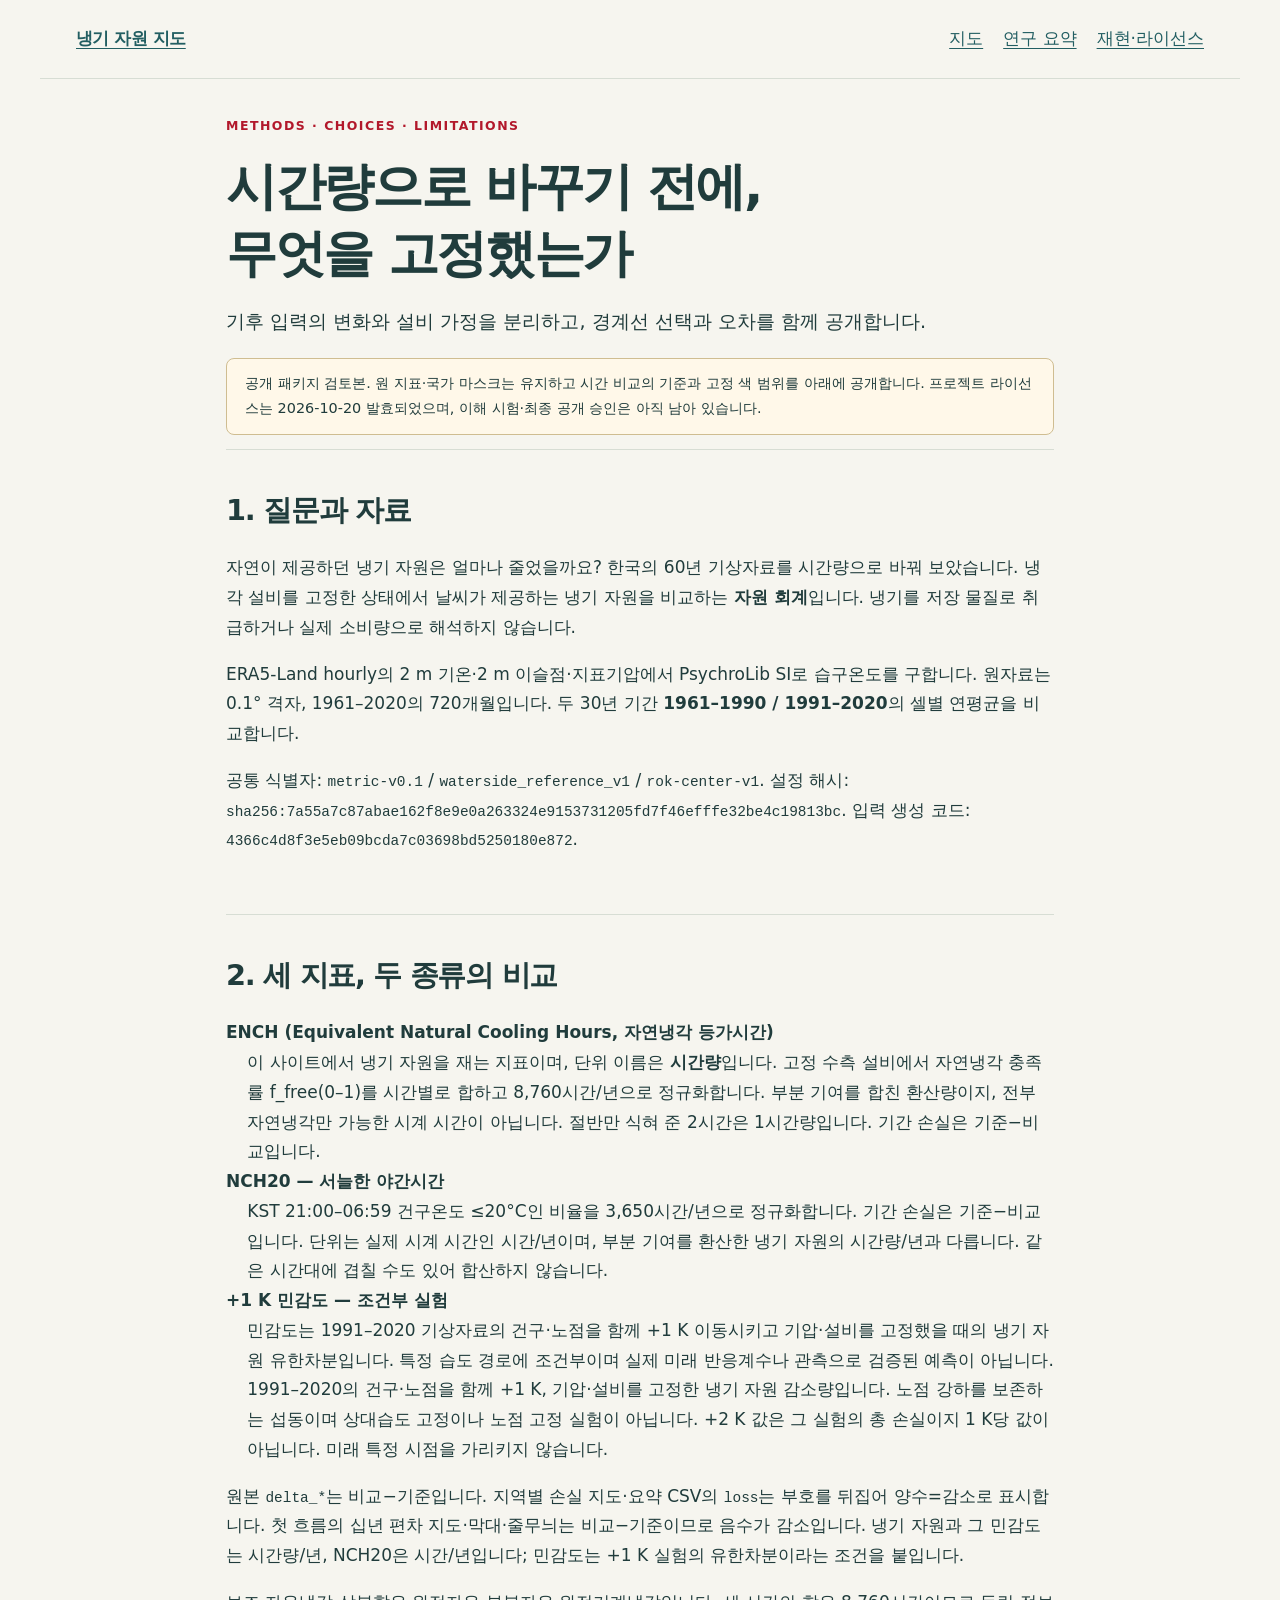
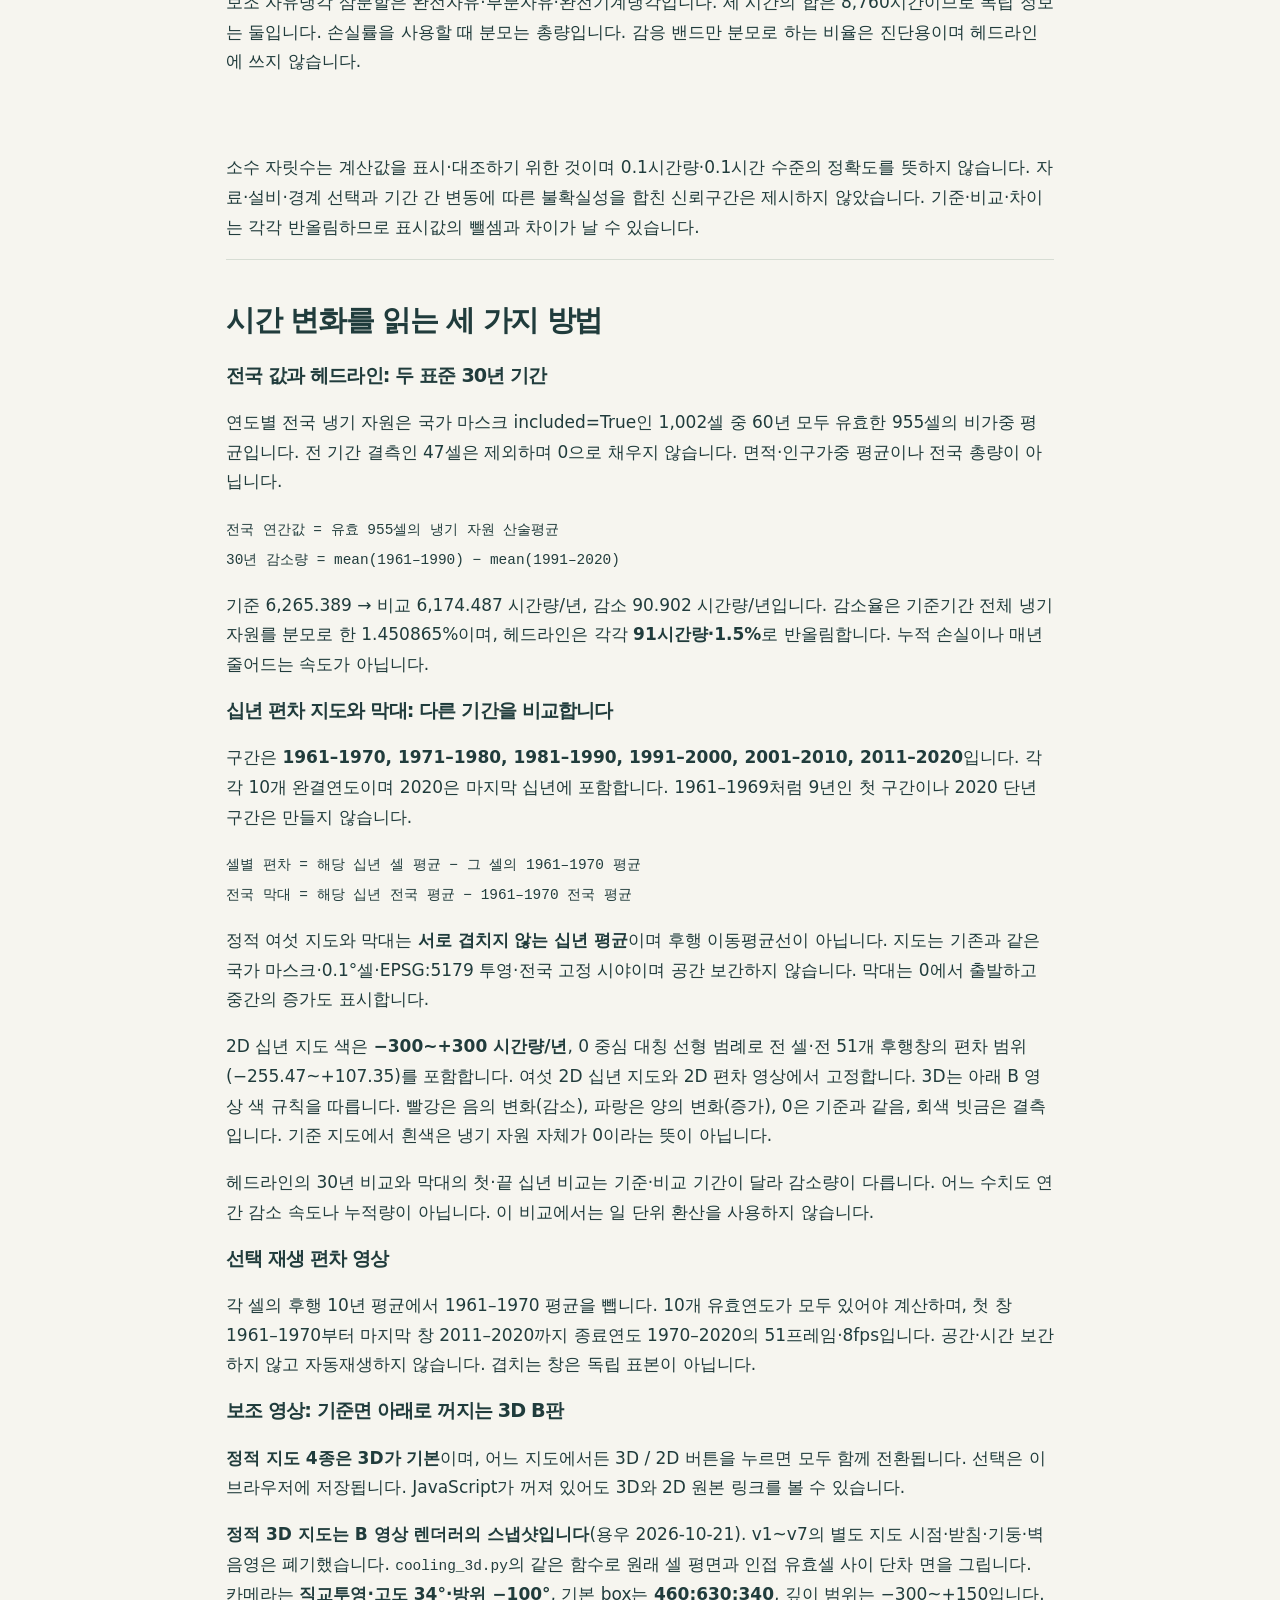
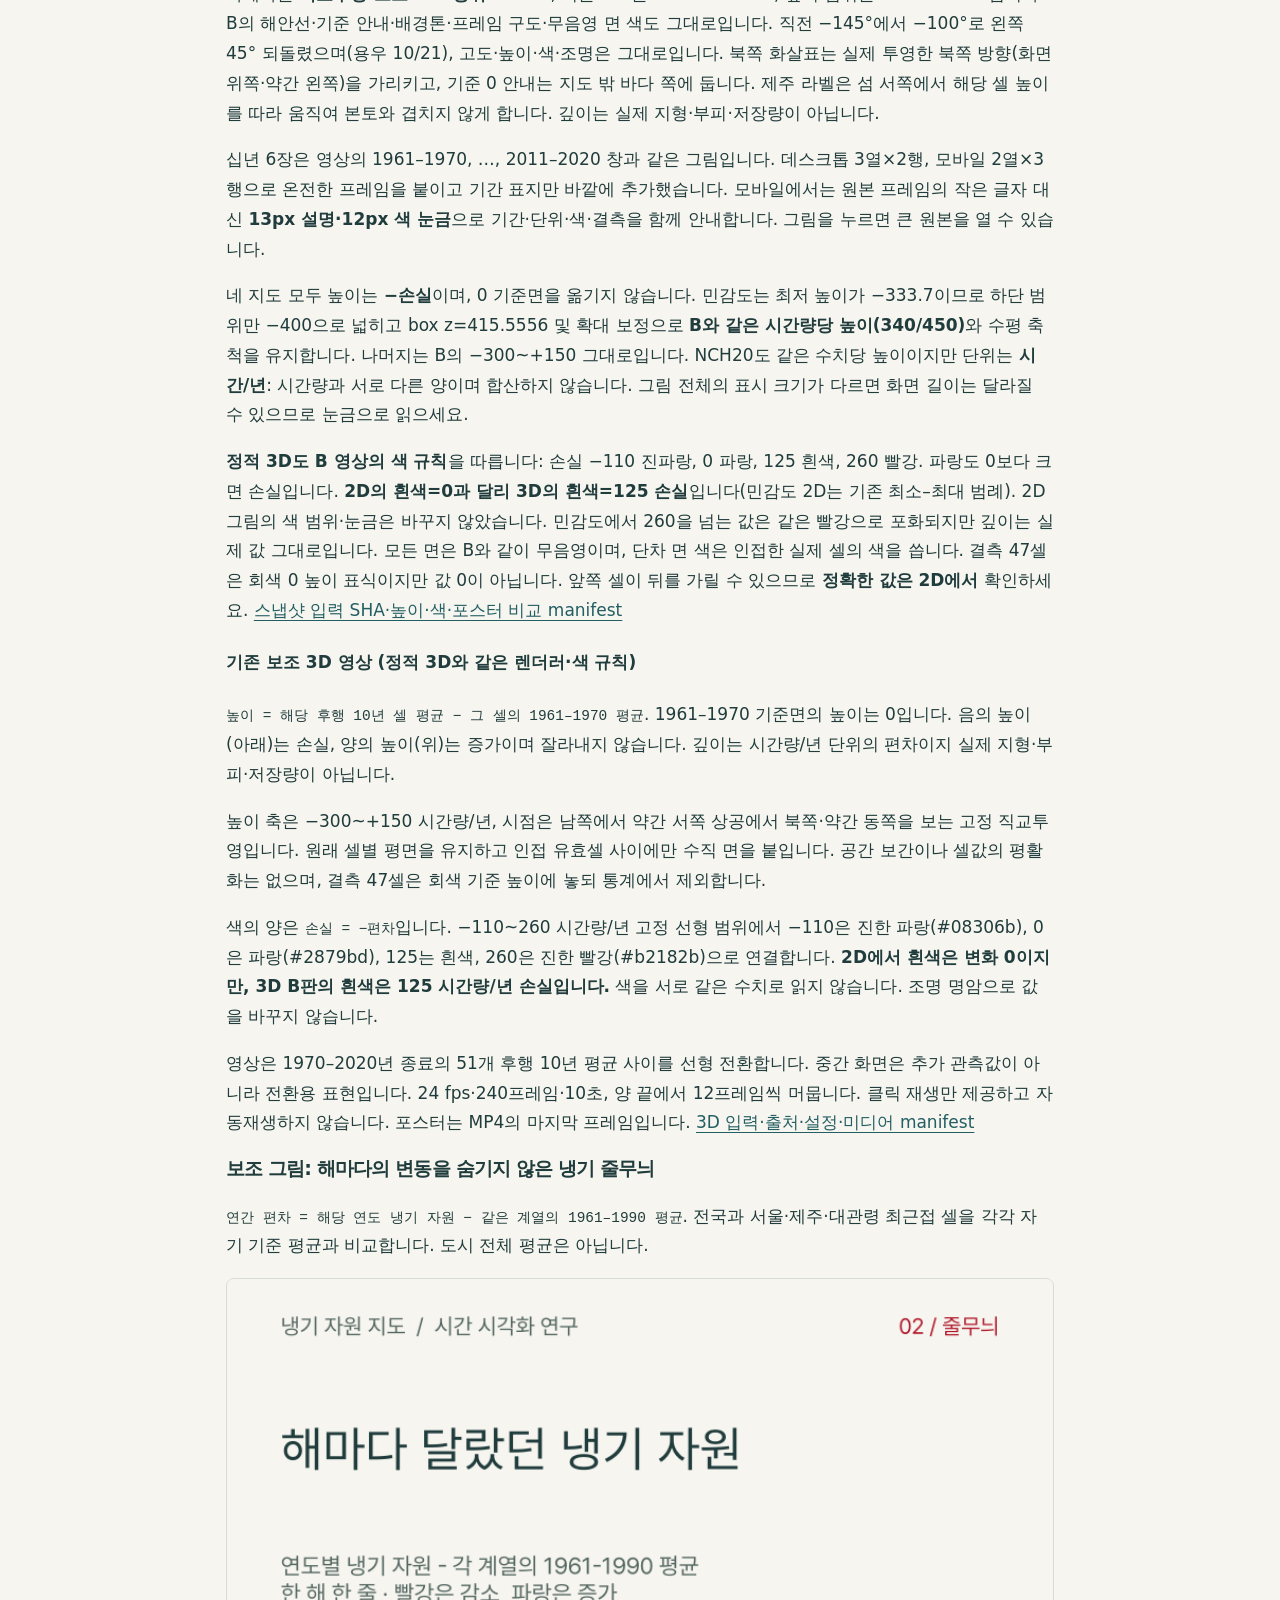
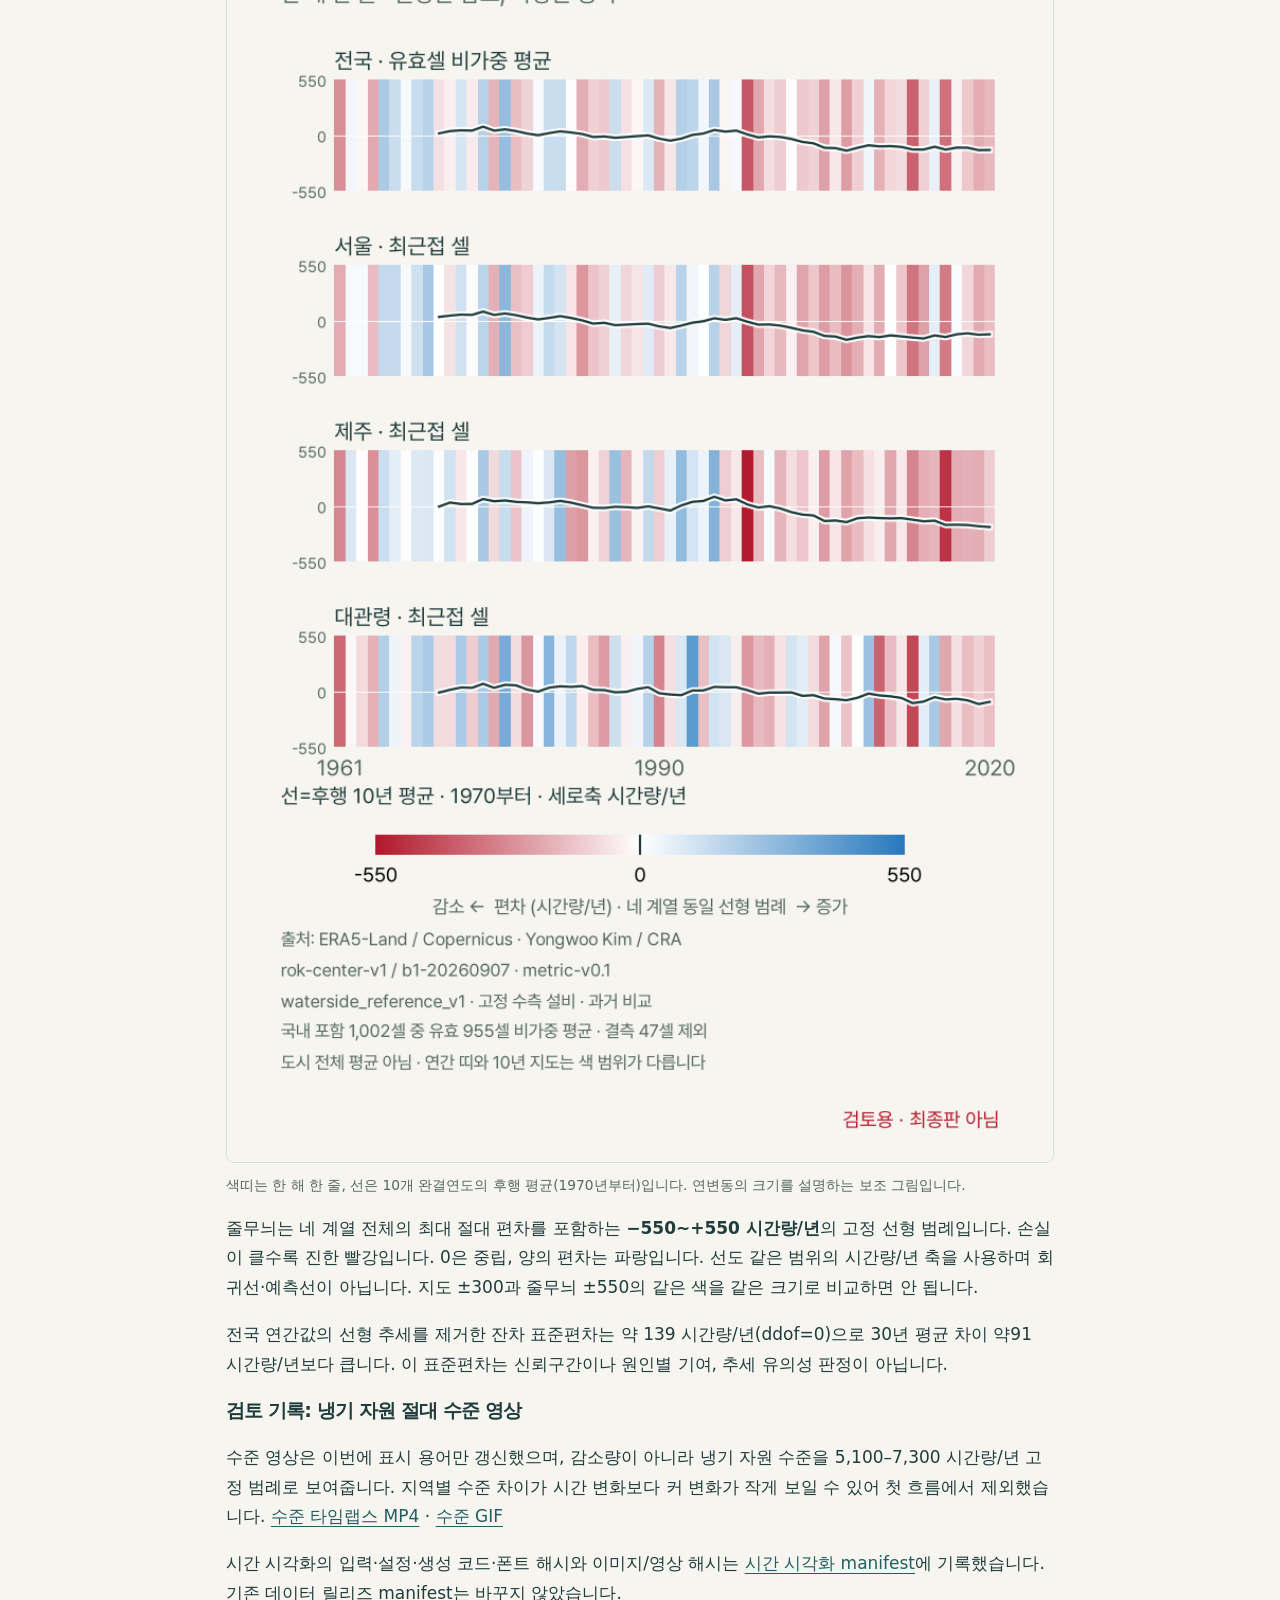
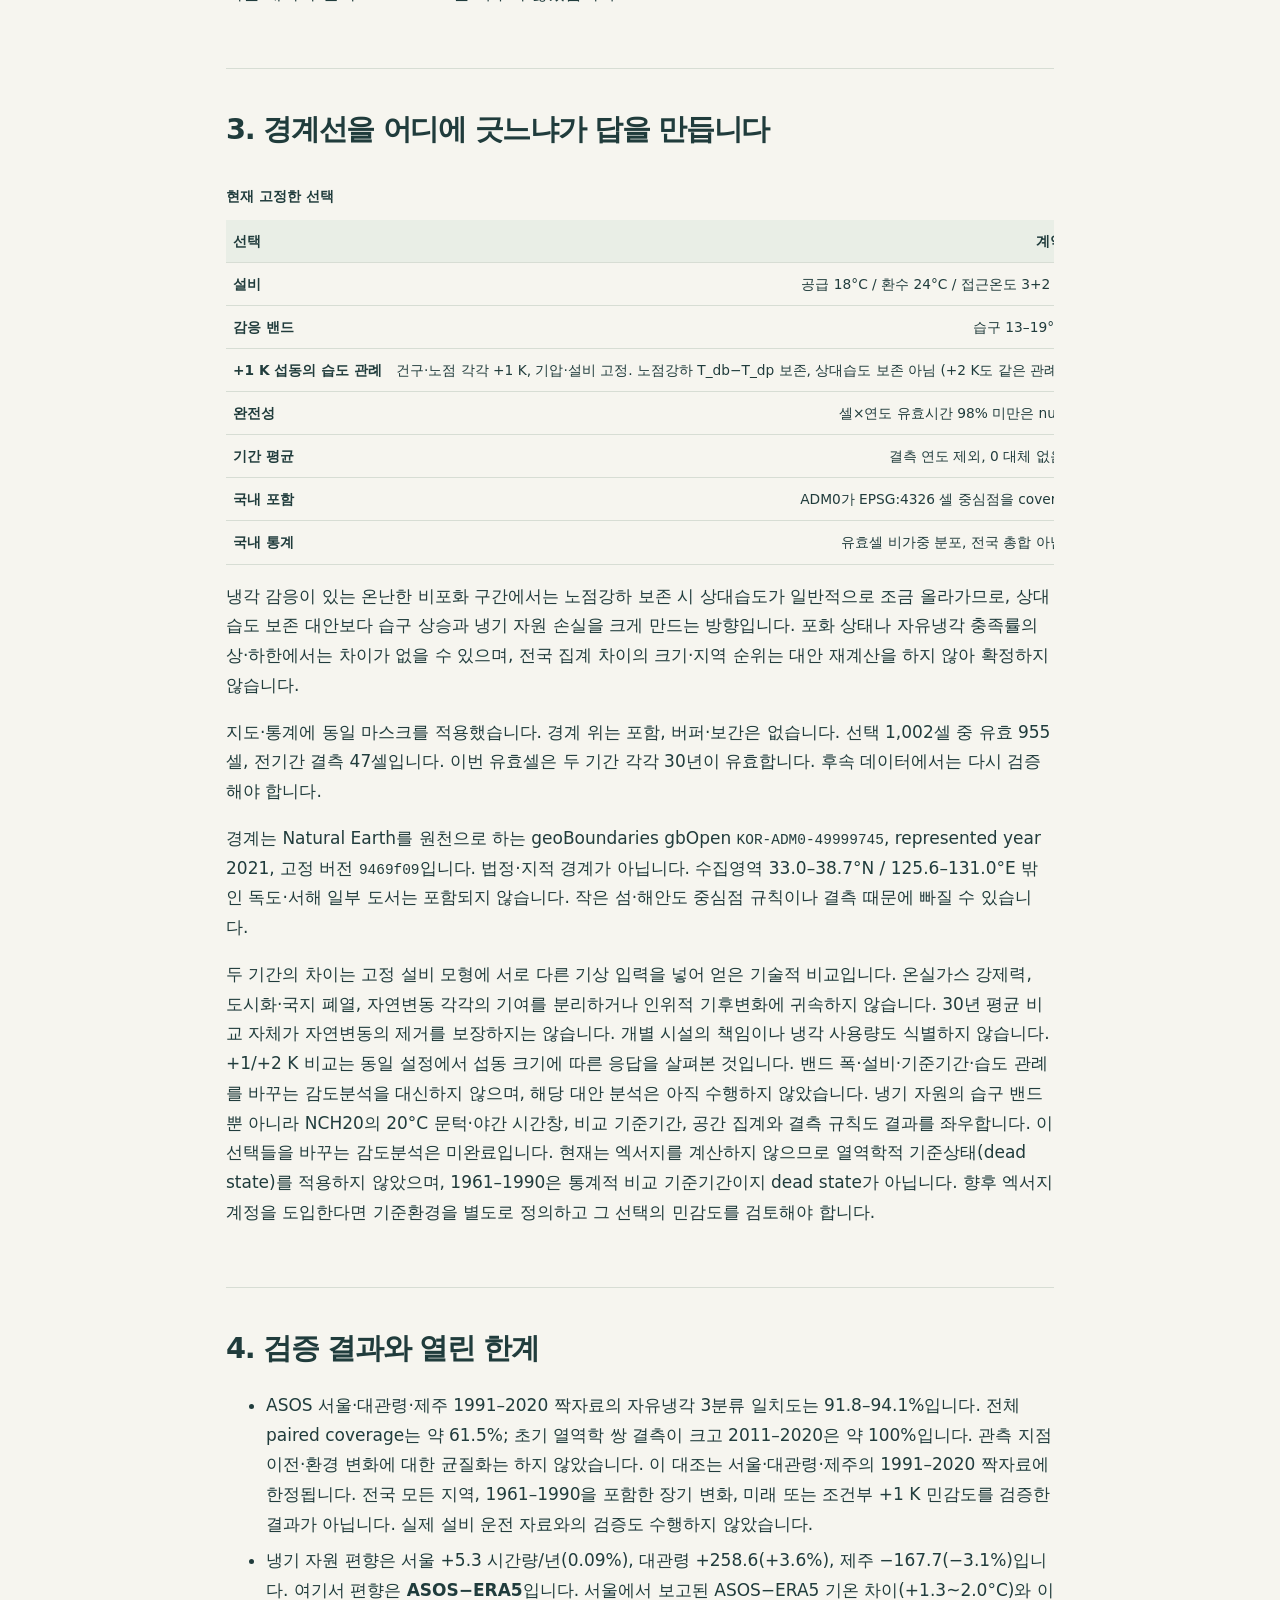
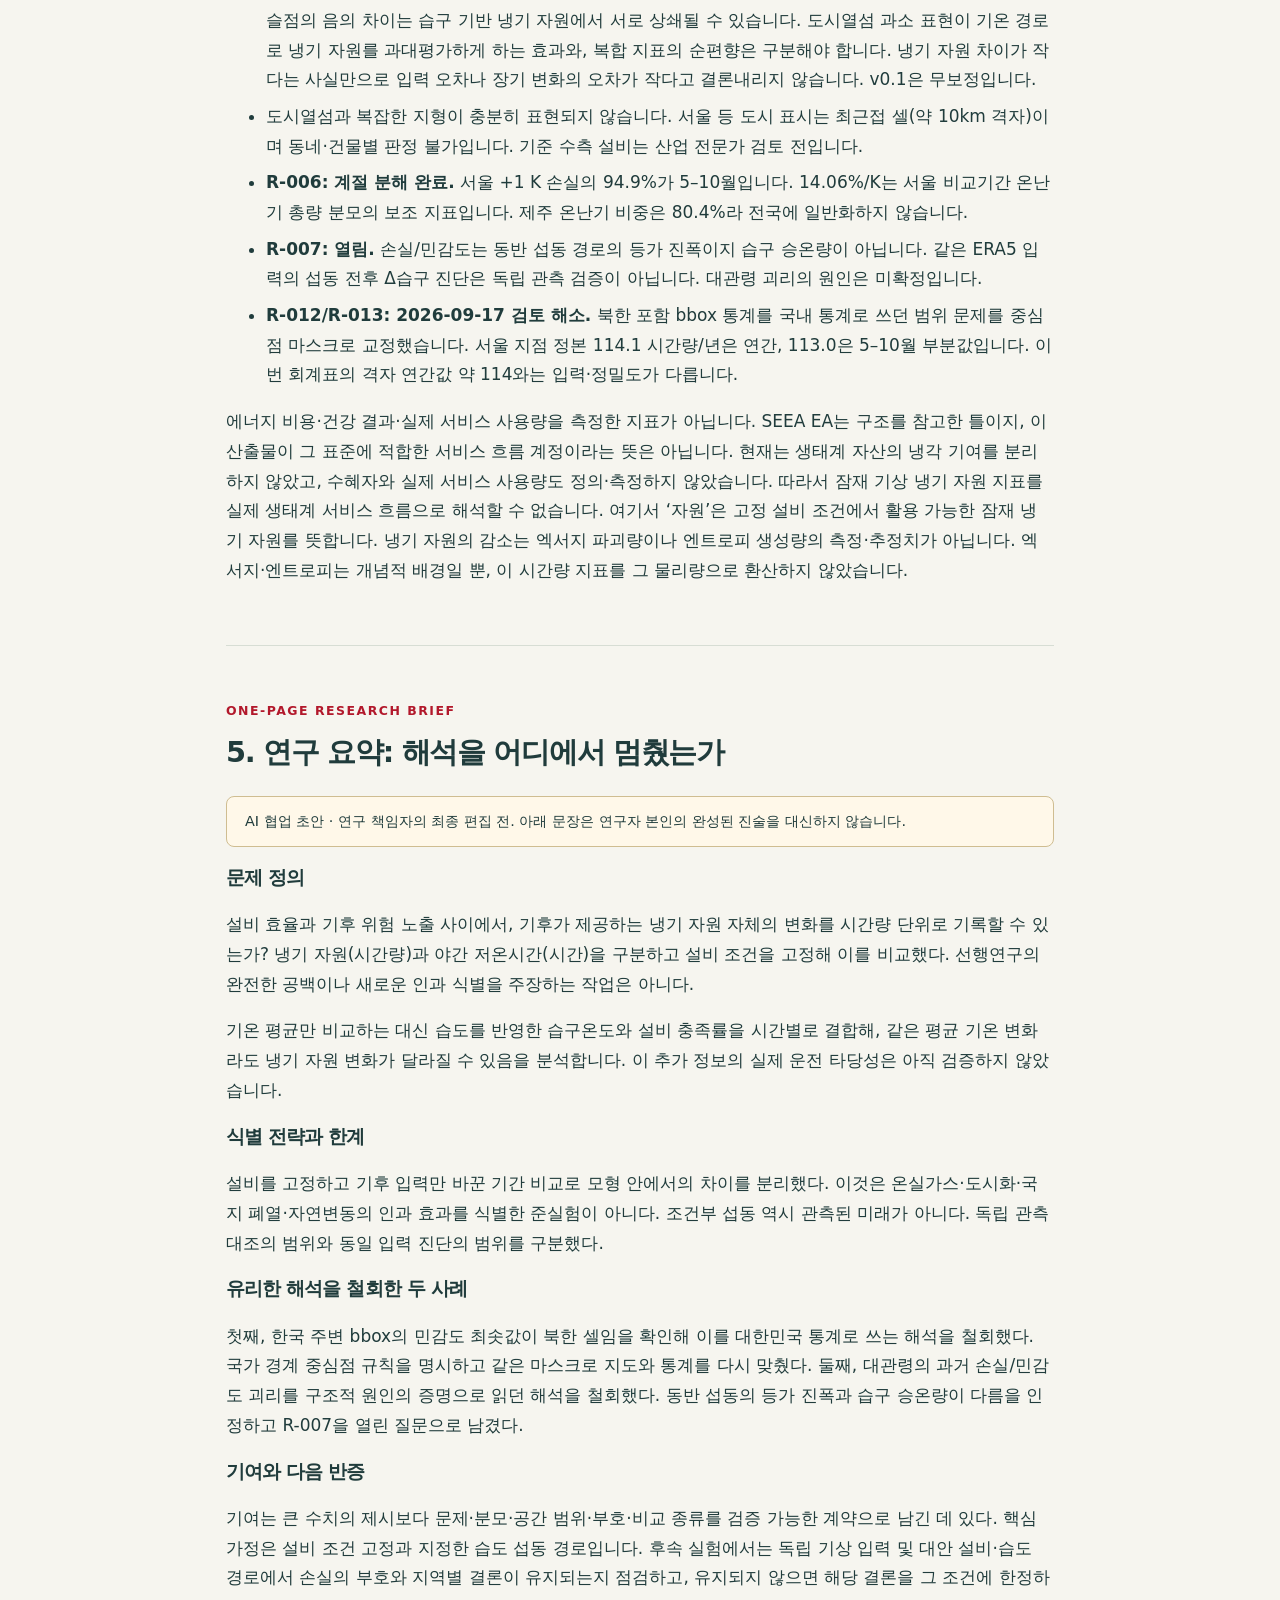
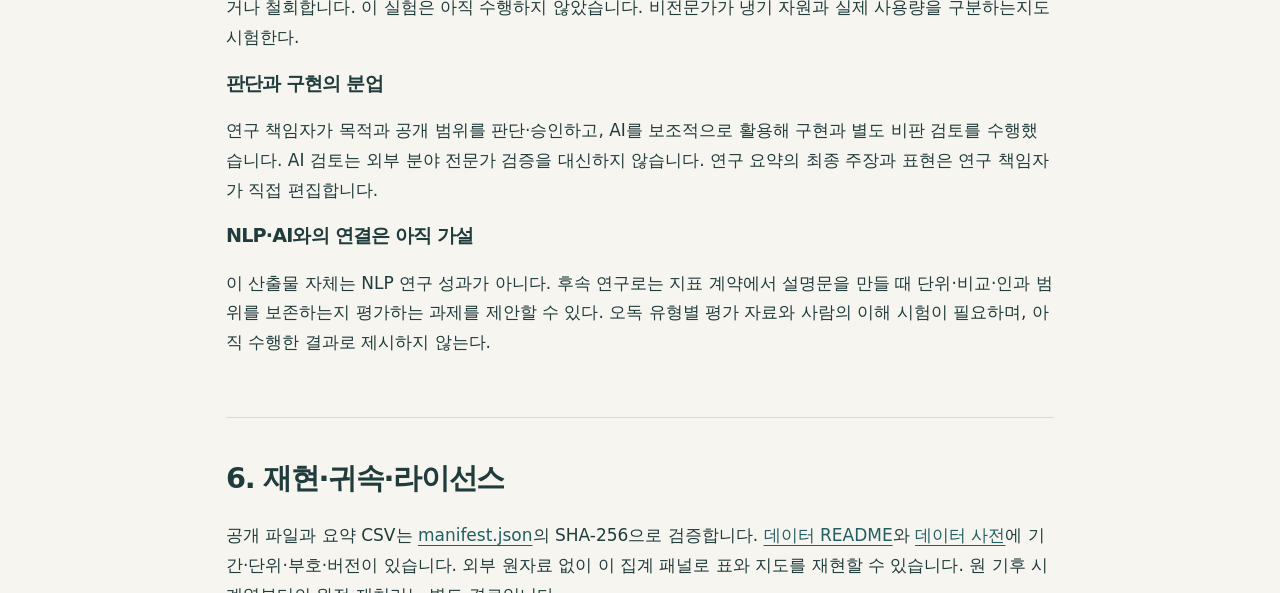
==== commit e98b42bc: "검토판 갱신: 3D 시점 azim −100 (원본 d4209c4)" ====
--- a/methodology.html
+++ b/methodology.html
@@ -6,7 +6,7 @@
 <h3>전국 값과 헤드라인: 두 표준 30년 기간</h3><p>연도별 전국 냉기 자원은 국가 마스크 included=True인 1,002셀 중 60년 모두 유효한 955셀의 비가중 평균입니다. 전 기간 결측인 47셀은 제외하며 0으로 채우지 않습니다. 면적·인구가중 평균이나 전국 총량이 아닙니다.</p><p><code>전국 연간값 = 유효 955셀의 냉기 자원 산술평균</code><br><code>30년 감소량 = mean(1961–1990) − mean(1991–2020)</code></p><p>기준 6,265.389 → 비교 6,174.487 시간량/년, 감소 90.902 시간량/년입니다. 감소율은 기준기간 전체 냉기 자원를 분모로 한 1.450865%이며, 헤드라인은 각각 <strong>91시간량·1.5%</strong>로 반올림합니다. 누적 손실이나 매년 줄어드는 속도가 아닙니다.</p>
 <h3>십년 편차 지도와 막대: 다른 기간을 비교합니다</h3><p>구간은 <strong>1961–1970, 1971–1980, 1981–1990, 1991–2000, 2001–2010, 2011–2020</strong>입니다. 각각 10개 완결연도이며 2020은 마지막 십년에 포함합니다. 1961–1969처럼 9년인 첫 구간이나 2020 단년 구간은 만들지 않습니다.</p><p><code>셀별 편차 = 해당 십년 셀 평균 − 그 셀의 1961–1970 평균</code><br><code>전국 막대 = 해당 십년 전국 평균 − 1961–1970 전국 평균</code></p><p>정적 여섯 지도와 막대는 <strong>서로 겹치지 않는 십년 평균</strong>이며 후행 이동평균선이 아닙니다. 지도는 기존과 같은 국가 마스크·0.1°셀·EPSG:5179 투영·전국 고정 시야이며 공간 보간하지 않습니다. 막대는 0에서 출발하고 중간의 증가도 표시합니다.</p><p>2D 십년 지도 색은 <strong>−300~+300 시간량/년</strong>, 0 중심 대칭 선형 범례로 전 셀·전 51개 후행창의 편차 범위(−255.47~+107.35)를 포함합니다. 여섯 2D 십년 지도와 2D 편차 영상에서 고정합니다. 3D는 아래 B 영상 색 규칙을 따릅니다. 빨강은 음의 변화(감소), 파랑은 양의 변화(증가), 0은 기준과 같음, 회색 빗금은 결측입니다. 기준 지도에서 흰색은 냉기 자원 자체가 0이라는 뜻이 아닙니다.</p><p>헤드라인의 30년 비교와 막대의 첫·끝 십년 비교는 기준·비교 기간이 달라 감소량이 다릅니다. 어느 수치도 연간 감소 속도나 누적량이 아닙니다. 이 비교에서는 일 단위 환산을 사용하지 않습니다.</p>
 <h3>선택 재생 편차 영상</h3><p>각 셀의 후행 10년 평균에서 1961–1970 평균을 뺍니다. 10개 유효연도가 모두 있어야 계산하며, 첫 창 1961–1970부터 마지막 창 2011–2020까지 종료연도 1970–2020의 51프레임·8fps입니다. 공간·시간 보간하지 않고 자동재생하지 않습니다. 겹치는 창은 독립 표본이 아닙니다.</p>
-<h3 id="three-d-method">보조 영상: 기준면 아래로 꺼지는 3D B판</h3><p><strong>정적 지도 4종은 3D가 기본</strong>이며, 어느 지도에서든 3D / 2D 버튼을 누르면 모두 함께 전환됩니다. 선택은 이 브라우저에 저장됩니다. JavaScript가 꺼져 있어도 3D와 2D 원본 링크를 볼 수 있습니다.</p><p><strong>정적 3D 지도는 B 영상 렌더러의 스냅샷입니다</strong>(용우 2026-10-21). v1~v7의 별도 지도 시점·받침·기둥·벽 음영은 폐기했습니다. <code>cooling_3d.py</code>의 같은 함수로 원래 셀 평면과 인접 유효셀 사이 단차 면을 그립니다. 카메라는 <strong>직교투영·고도 34°·방위 −145°</strong>, 기본 box는 <strong>460:630:340</strong>, 깊이 범위는 −300~+150입니다. B의 해안선·기준 안내·배경톤·프레임 구도·무음영 면 색도 그대로입니다. 기존 −55°에서 −145°로 90° 돌렸으며(용우 10/21), 고도·높이·색·조명은 그대로입니다. 북쪽 화살표는 실제 투영한 북쪽 방향(화면 왼쪽 위)을 가리키고, 기준 0 안내는 지도 밖 바다 쪽에 둡니다. 깊이는 실제 지형·부피·저장량이 아닙니다.</p><p>십년 6장은 영상의 1961–1970, …, 2011–2020 창과 같은 그림입니다. 데스크톱 3열×2행, 모바일 2열×3행으로 온전한 프레임을 붙이고 기간 표지만 바깥에 추가했습니다. 모바일에서는 원본 프레임의 작은 글자 대신 <strong>13px 설명·12px 색 눈금</strong>으로 기간·단위·색·결측을 함께 안내합니다. 그림을 누르면 큰 원본을 열 수 있습니다.</p><p>네 지도 모두 높이는 <strong>−손실</strong>이며, 0 기준면을 옮기지 않습니다. 민감도는 최저 높이가 −333.7이므로 하단 범위만 −400으로 넓히고 box z=415.5556 및 확대 보정으로 <strong>B와 같은 시간량당 높이(340/450)</strong>와 수평 축척을 유지합니다. 나머지는 B의 −300~+150 그대로입니다. NCH20도 같은 수치당 높이이지만 단위는 <strong>시간/년</strong>: 시간량과 서로 다른 양이며 합산하지 않습니다. 그림 전체의 표시 크기가 다르면 화면 길이는 달라질 수 있으므로 눈금으로 읽으세요.</p><p><strong>정적 3D도 B 영상의 색 규칙</strong>을 따릅니다: 손실 −110 진파랑, 0 파랑, 125 흰색, 260 빨강. 파랑도 0보다 크면 손실입니다. <strong>2D의 흰색=0과 달리 3D의 흰색=125 손실</strong>입니다(민감도 2D는 기존 최소–최대 범례). 2D 그림의 색 범위·눈금은 바꾸지 않았습니다. 민감도에서 260을 넘는 값은 같은 빨강으로 포화되지만 깊이는 실제 값 그대로입니다. 모든 면은 B와 같이 무음영이며, 단차 면 색은 인접한 실제 셀의 색을 씁니다. 결측 47셀은 회색 0 높이 표식이지만 값 0이 아닙니다. 앞쪽 셀이 뒤를 가릴 수 있으므로 <strong>정확한 값은 2D에서</strong> 확인하세요. <a href="assets/map-3d-manifest.json">스냅샷 입력 SHA·높이·색·포스터 비교 manifest</a></p><h4>기존 보조 3D 영상 (정적 3D와 같은 렌더러·색 규칙)</h4><p><code>높이 = 해당 후행 10년 셀 평균 − 그 셀의 1961–1970 평균</code>. 1961–1970 기준면의 높이는 0입니다. 음의 높이(아래)는 손실, 양의 높이(위)는 증가이며 잘라내지 않습니다. 깊이는 시간량/년 단위의 편차이지 실제 지형·부피·저장량이 아닙니다.</p><p>높이 축은 −300~+150 시간량/년, 시점은 황해 남서쪽 상공에서 동쪽을 보는 고정 직교투영입니다. 원래 셀별 평면을 유지하고 인접 유효셀 사이에만 수직 면을 붙입니다. 공간 보간이나 셀값의 평활화는 없으며, 결측 47셀은 회색 기준 높이에 놓되 통계에서 제외합니다.</p><p>색의 양은 <code>손실 = −편차</code>입니다. −110~260 시간량/년 고정 선형 범위에서 −110은 진한 파랑(#08306b), 0은 파랑(#2879bd), 125는 흰색, 260은 진한 빨강(#b2182b)으로 연결합니다. <strong>2D에서 흰색은 변화 0이지만, 3D B판의 흰색은 125 시간량/년 손실입니다.</strong> 색을 서로 같은 수치로 읽지 않습니다. 조명 명암으로 값을 바꾸지 않습니다.</p><p>영상은 1970–2020년 종료의 51개 후행 10년 평균 사이를 선형 전환합니다. 중간 화면은 추가 관측값이 아니라 전환용 표현입니다. 24 fps·240프레임·10초, 양 끝에서 12프레임씩 머뭅니다. 클릭 재생만 제공하고 자동재생하지 않습니다. 포스터는 MP4의 마지막 프레임입니다. <a href="assets/cooling-3d-manifest.json">3D 입력·출처·설정·미디어 manifest</a></p>
+<h3 id="three-d-method">보조 영상: 기준면 아래로 꺼지는 3D B판</h3><p><strong>정적 지도 4종은 3D가 기본</strong>이며, 어느 지도에서든 3D / 2D 버튼을 누르면 모두 함께 전환됩니다. 선택은 이 브라우저에 저장됩니다. JavaScript가 꺼져 있어도 3D와 2D 원본 링크를 볼 수 있습니다.</p><p><strong>정적 3D 지도는 B 영상 렌더러의 스냅샷입니다</strong>(용우 2026-10-21). v1~v7의 별도 지도 시점·받침·기둥·벽 음영은 폐기했습니다. <code>cooling_3d.py</code>의 같은 함수로 원래 셀 평면과 인접 유효셀 사이 단차 면을 그립니다. 카메라는 <strong>직교투영·고도 34°·방위 −100°</strong>, 기본 box는 <strong>460:630:340</strong>, 깊이 범위는 −300~+150입니다. B의 해안선·기준 안내·배경톤·프레임 구도·무음영 면 색도 그대로입니다. 직전 −145°에서 −100°로 왼쪽 45° 되돌렸으며(용우 10/21), 고도·높이·색·조명은 그대로입니다. 북쪽 화살표는 실제 투영한 북쪽 방향(화면 위쪽·약간 왼쪽)을 가리키고, 기준 0 안내는 지도 밖 바다 쪽에 둡니다. 제주 라벨은 섬 서쪽에서 해당 셀 높이를 따라 움직여 본토와 겹치지 않게 합니다. 깊이는 실제 지형·부피·저장량이 아닙니다.</p><p>십년 6장은 영상의 1961–1970, …, 2011–2020 창과 같은 그림입니다. 데스크톱 3열×2행, 모바일 2열×3행으로 온전한 프레임을 붙이고 기간 표지만 바깥에 추가했습니다. 모바일에서는 원본 프레임의 작은 글자 대신 <strong>13px 설명·12px 색 눈금</strong>으로 기간·단위·색·결측을 함께 안내합니다. 그림을 누르면 큰 원본을 열 수 있습니다.</p><p>네 지도 모두 높이는 <strong>−손실</strong>이며, 0 기준면을 옮기지 않습니다. 민감도는 최저 높이가 −333.7이므로 하단 범위만 −400으로 넓히고 box z=415.5556 및 확대 보정으로 <strong>B와 같은 시간량당 높이(340/450)</strong>와 수평 축척을 유지합니다. 나머지는 B의 −300~+150 그대로입니다. NCH20도 같은 수치당 높이이지만 단위는 <strong>시간/년</strong>: 시간량과 서로 다른 양이며 합산하지 않습니다. 그림 전체의 표시 크기가 다르면 화면 길이는 달라질 수 있으므로 눈금으로 읽으세요.</p><p><strong>정적 3D도 B 영상의 색 규칙</strong>을 따릅니다: 손실 −110 진파랑, 0 파랑, 125 흰색, 260 빨강. 파랑도 0보다 크면 손실입니다. <strong>2D의 흰색=0과 달리 3D의 흰색=125 손실</strong>입니다(민감도 2D는 기존 최소–최대 범례). 2D 그림의 색 범위·눈금은 바꾸지 않았습니다. 민감도에서 260을 넘는 값은 같은 빨강으로 포화되지만 깊이는 실제 값 그대로입니다. 모든 면은 B와 같이 무음영이며, 단차 면 색은 인접한 실제 셀의 색을 씁니다. 결측 47셀은 회색 0 높이 표식이지만 값 0이 아닙니다. 앞쪽 셀이 뒤를 가릴 수 있으므로 <strong>정확한 값은 2D에서</strong> 확인하세요. <a href="assets/map-3d-manifest.json">스냅샷 입력 SHA·높이·색·포스터 비교 manifest</a></p><h4>기존 보조 3D 영상 (정적 3D와 같은 렌더러·색 규칙)</h4><p><code>높이 = 해당 후행 10년 셀 평균 − 그 셀의 1961–1970 평균</code>. 1961–1970 기준면의 높이는 0입니다. 음의 높이(아래)는 손실, 양의 높이(위)는 증가이며 잘라내지 않습니다. 깊이는 시간량/년 단위의 편차이지 실제 지형·부피·저장량이 아닙니다.</p><p>높이 축은 −300~+150 시간량/년, 시점은 남쪽에서 약간 서쪽 상공에서 북쪽·약간 동쪽을 보는 고정 직교투영입니다. 원래 셀별 평면을 유지하고 인접 유효셀 사이에만 수직 면을 붙입니다. 공간 보간이나 셀값의 평활화는 없으며, 결측 47셀은 회색 기준 높이에 놓되 통계에서 제외합니다.</p><p>색의 양은 <code>손실 = −편차</code>입니다. −110~260 시간량/년 고정 선형 범위에서 −110은 진한 파랑(#08306b), 0은 파랑(#2879bd), 125는 흰색, 260은 진한 빨강(#b2182b)으로 연결합니다. <strong>2D에서 흰색은 변화 0이지만, 3D B판의 흰색은 125 시간량/년 손실입니다.</strong> 색을 서로 같은 수치로 읽지 않습니다. 조명 명암으로 값을 바꾸지 않습니다.</p><p>영상은 1970–2020년 종료의 51개 후행 10년 평균 사이를 선형 전환합니다. 중간 화면은 추가 관측값이 아니라 전환용 표현입니다. 24 fps·240프레임·10초, 양 끝에서 12프레임씩 머뭅니다. 클릭 재생만 제공하고 자동재생하지 않습니다. 포스터는 MP4의 마지막 프레임입니다. <a href="assets/cooling-3d-manifest.json">3D 입력·출처·설정·미디어 manifest</a></p>
 <h3>보조 그림: 해마다의 변동을 숨기지 않은 냉기 줄무늬</h3><p><code>연간 편차 = 해당 연도 냉기 자원 − 같은 계열의 1961–1990 평균</code>. 전국과 서울·제주·대관령 최근접 셀을 각각 자기 기준 평균과 비교합니다. 도시 전체 평균은 아닙니다.</p><figure><picture><source media="(max-width:760px)" srcset="assets/cooling-stripes-mobile.png" width="780" height="1400"><img loading="lazy" src="assets/cooling-stripes-desktop.png" width="1440" height="1000" alt="전국과 서울·제주·대관령 최근접 셀의 연간 냉기 자원 편차 줄무늬. 해마다 등락이 크며 후행 10년 평균선을 함께 표시했습니다. 1961–1990 기준, 네 계열 공통 −550~+550 시간량/년 선형 범례."></picture><figcaption>색띠는 한 해 한 줄, 선은 10개 완결연도의 후행 평균(1970년부터)입니다. 연변동의 크기를 설명하는 보조 그림입니다.</figcaption></figure><p>줄무늬는 네 계열 전체의 최대 절대 편차를 포함하는 <strong>−550~+550 시간량/년</strong>의 고정 선형 범례입니다. 손실이 클수록 진한 빨강입니다. 0은 중립, 양의 편차는 파랑입니다. 선도 같은 범위의 시간량/년 축을 사용하며 회귀선·예측선이 아닙니다. 지도 ±300과 줄무늬 ±550의 같은 색을 같은 크기로 비교하면 안 됩니다.</p><p>전국 연간값의 선형 추세를 제거한 잔차 표준편차는 약 139 시간량/년(ddof=0)으로 30년 평균 차이 약91 시간량/년보다 큽니다. 이 표준편차는 신뢰구간이나 원인별 기여, 추세 유의성 판정이 아닙니다.</p>
 <h3>검토 기록: 냉기 자원 절대 수준 영상</h3><p>수준 영상은 이번에 표시 용어만 갱신했으며, 감소량이 아니라 냉기 자원 수준을 5,100–7,300 시간량/년 고정 범례로 보여줍니다. 지역별 수준 차이가 시간 변화보다 커 변화가 작게 보일 수 있어 첫 흐름에서 제외했습니다. <a href="assets/ench-10y.mp4">수준 타임랩스 MP4</a> · <a href="assets/ench-10y.gif">수준 GIF</a></p><p>시간 시각화의 입력·설정·생성 코드·폰트 해시와 이미지/영상 해시는 <a href="assets/time-viz-manifest.json">시간 시각화 manifest</a>에 기록했습니다. 기존 데이터 릴리즈 manifest는 바꾸지 않았습니다.</p></section>
 <section id="choices"><h2>3. 경계선을 어디에 긋느냐가 답을 만듭니다</h2><div class="table-scroll"><table><caption>현재 고정한 선택</caption><thead><tr><th scope="col">선택</th><th scope="col">계약</th></tr></thead><tbody><tr><th scope="row">설비</th><td>공급 18°C / 환수 24°C / 접근온도 3+2 K</td></tr><tr><th scope="row">감응 밴드</th><td>습구 13–19°C</td></tr><tr><th scope="row">+1 K 섭동의 습도 관례</th><td>건구·노점 각각 +1 K, 기압·설비 고정. 노점강하 T_db−T_dp 보존, 상대습도 보존 아님 (+2 K도 같은 관례)</td></tr><tr><th scope="row">완전성</th><td>셀×연도 유효시간 98% 미만은 null</td></tr><tr><th scope="row">기간 평균</th><td>결측 연도 제외, 0 대체 없음</td></tr><tr><th scope="row">국내 포함</th><td>ADM0가 EPSG:4326 셀 중심점을 covers</td></tr><tr><th scope="row">국내 통계</th><td>유효셀 비가중 분포, 전국 총합 아님</td></tr></tbody></table></div><p>냉각 감응이 있는 온난한 비포화 구간에서는 노점강하 보존 시 상대습도가 일반적으로 조금 올라가므로, 상대습도 보존 대안보다 습구 상승과 냉기 자원 손실을 크게 만드는 방향입니다. 포화 상태나 자유냉각 충족률의 상·하한에서는 차이가 없을 수 있으며, 전국 집계 차이의 크기·지역 순위는 대안 재계산을 하지 않아 확정하지 않습니다.</p><p>지도·통계에 동일 마스크를 적용했습니다. 경계 위는 포함, 버퍼·보간은 없습니다. 선택 1,002셀 중 유효 955셀, 전기간 결측 47셀입니다. 이번 유효셀은 두 기간 각각 30년이 유효합니다. 후속 데이터에서는 다시 검증해야 합니다.</p><p>경계는 Natural Earth를 원천으로 하는 geoBoundaries gbOpen <code>KOR-ADM0-49999745</code>, represented year 2021, 고정 버전 <code>9469f09</code>입니다. 법정·지적 경계가 아닙니다. 수집영역 33.0–38.7°N / 125.6–131.0°E 밖인 독도·서해 일부 도서는 포함되지 않습니다. 작은 섬·해안도 중심점 규칙이나 결측 때문에 빠질 수 있습니다.</p><p>두 기간의 차이는 고정 설비 모형에 서로 다른 기상 입력을 넣어 얻은 기술적 비교입니다. 온실가스 강제력, 도시화·국지 폐열, 자연변동 각각의 기여를 분리하거나 인위적 기후변화에 귀속하지 않습니다. 30년 평균 비교 자체가 자연변동의 제거를 보장하지는 않습니다. 개별 시설의 책임이나 냉각 사용량도 식별하지 않습니다. +1/+2 K 비교는 동일 설정에서 섭동 크기에 따른 응답을 살펴본 것입니다. 밴드 폭·설비·기준기간·습도 관례를 바꾸는 감도분석을 대신하지 않으며, 해당 대안 분석은 아직 수행하지 않았습니다. 냉기 자원의 습구 밴드뿐 아니라 NCH20의 20°C 문턱·야간 시간창, 비교 기준기간, 공간 집계와 결측 규칙도 결과를 좌우합니다. 이 선택들을 바꾸는 감도분석은 미완료입니다. 현재는 엑서지를 계산하지 않으므로 열역학적 기준상태(dead state)를 적용하지 않았으며, 1961–1990은 통계적 비교 기준기간이지 dead state가 아닙니다. 향후 엑서지 계정을 도입한다면 기준환경을 별도로 정의하고 그 선택의 민감도를 검토해야 합니다.</p></section>
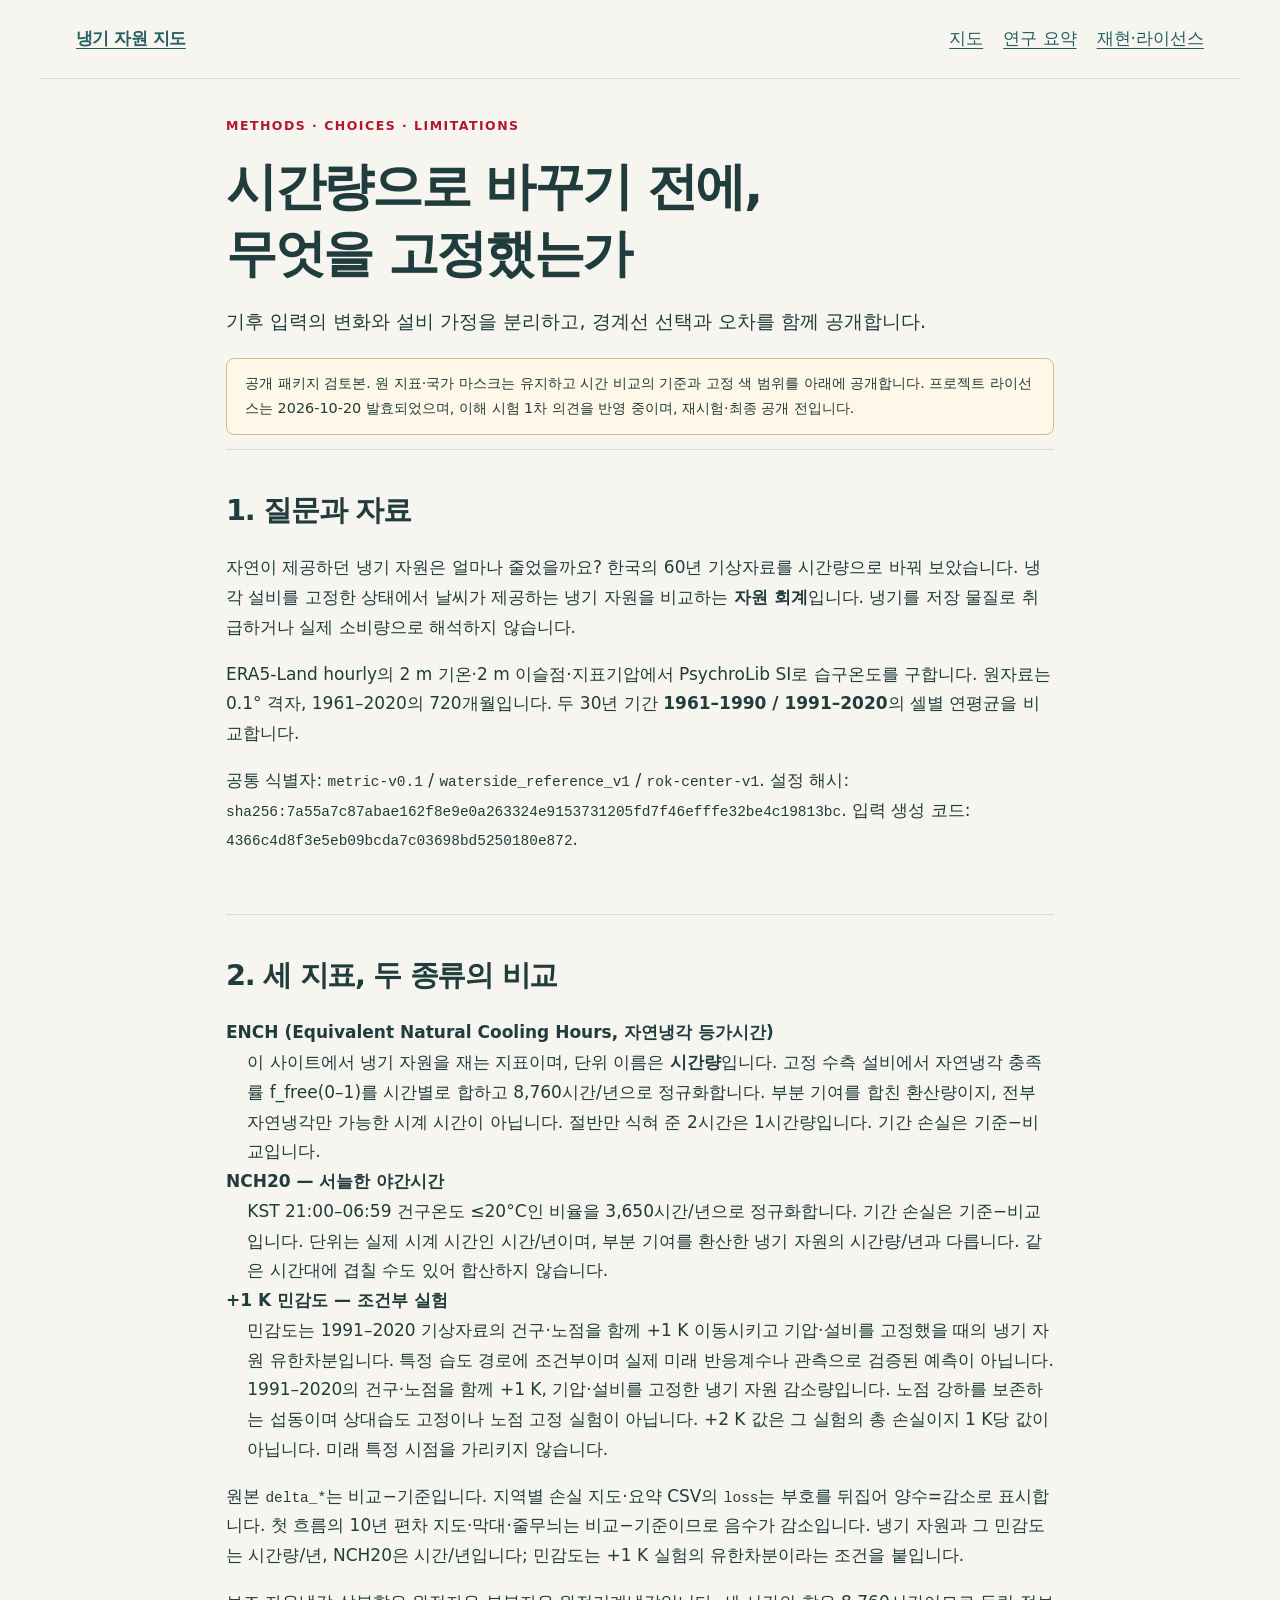
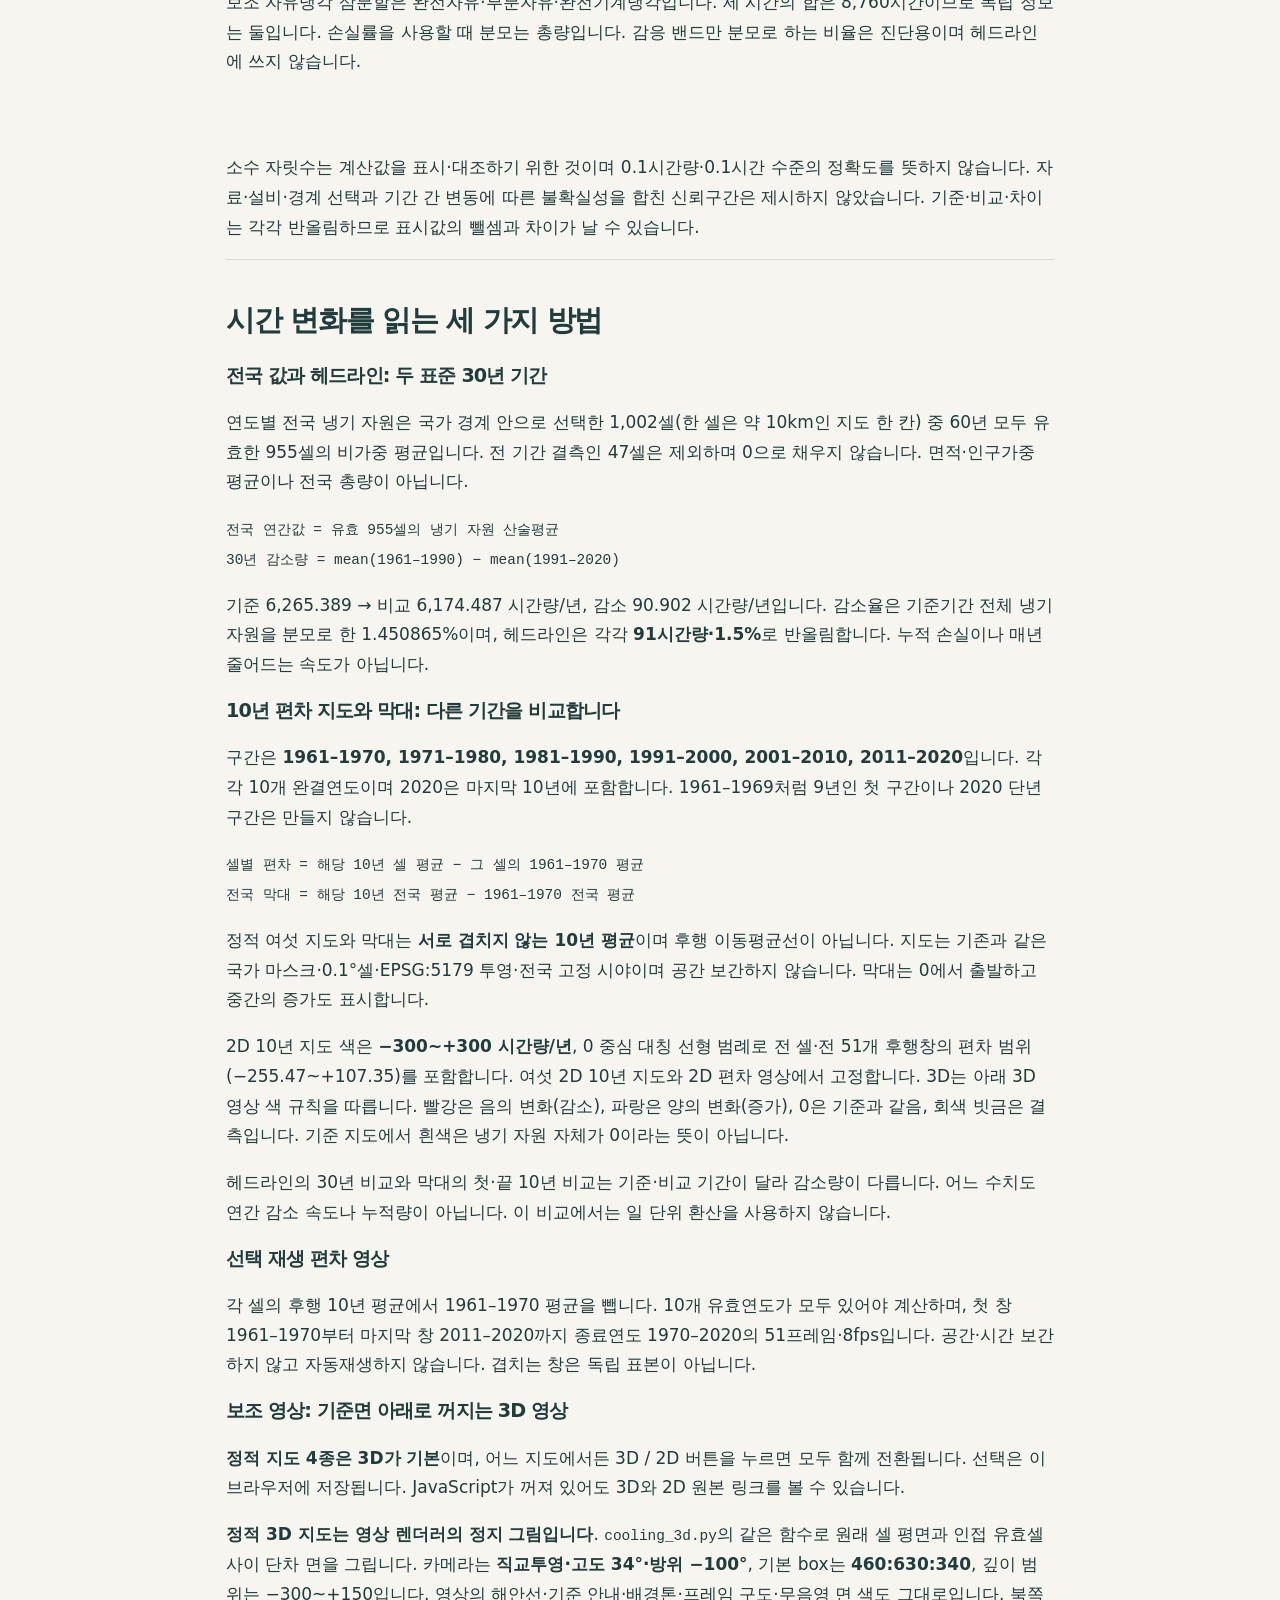
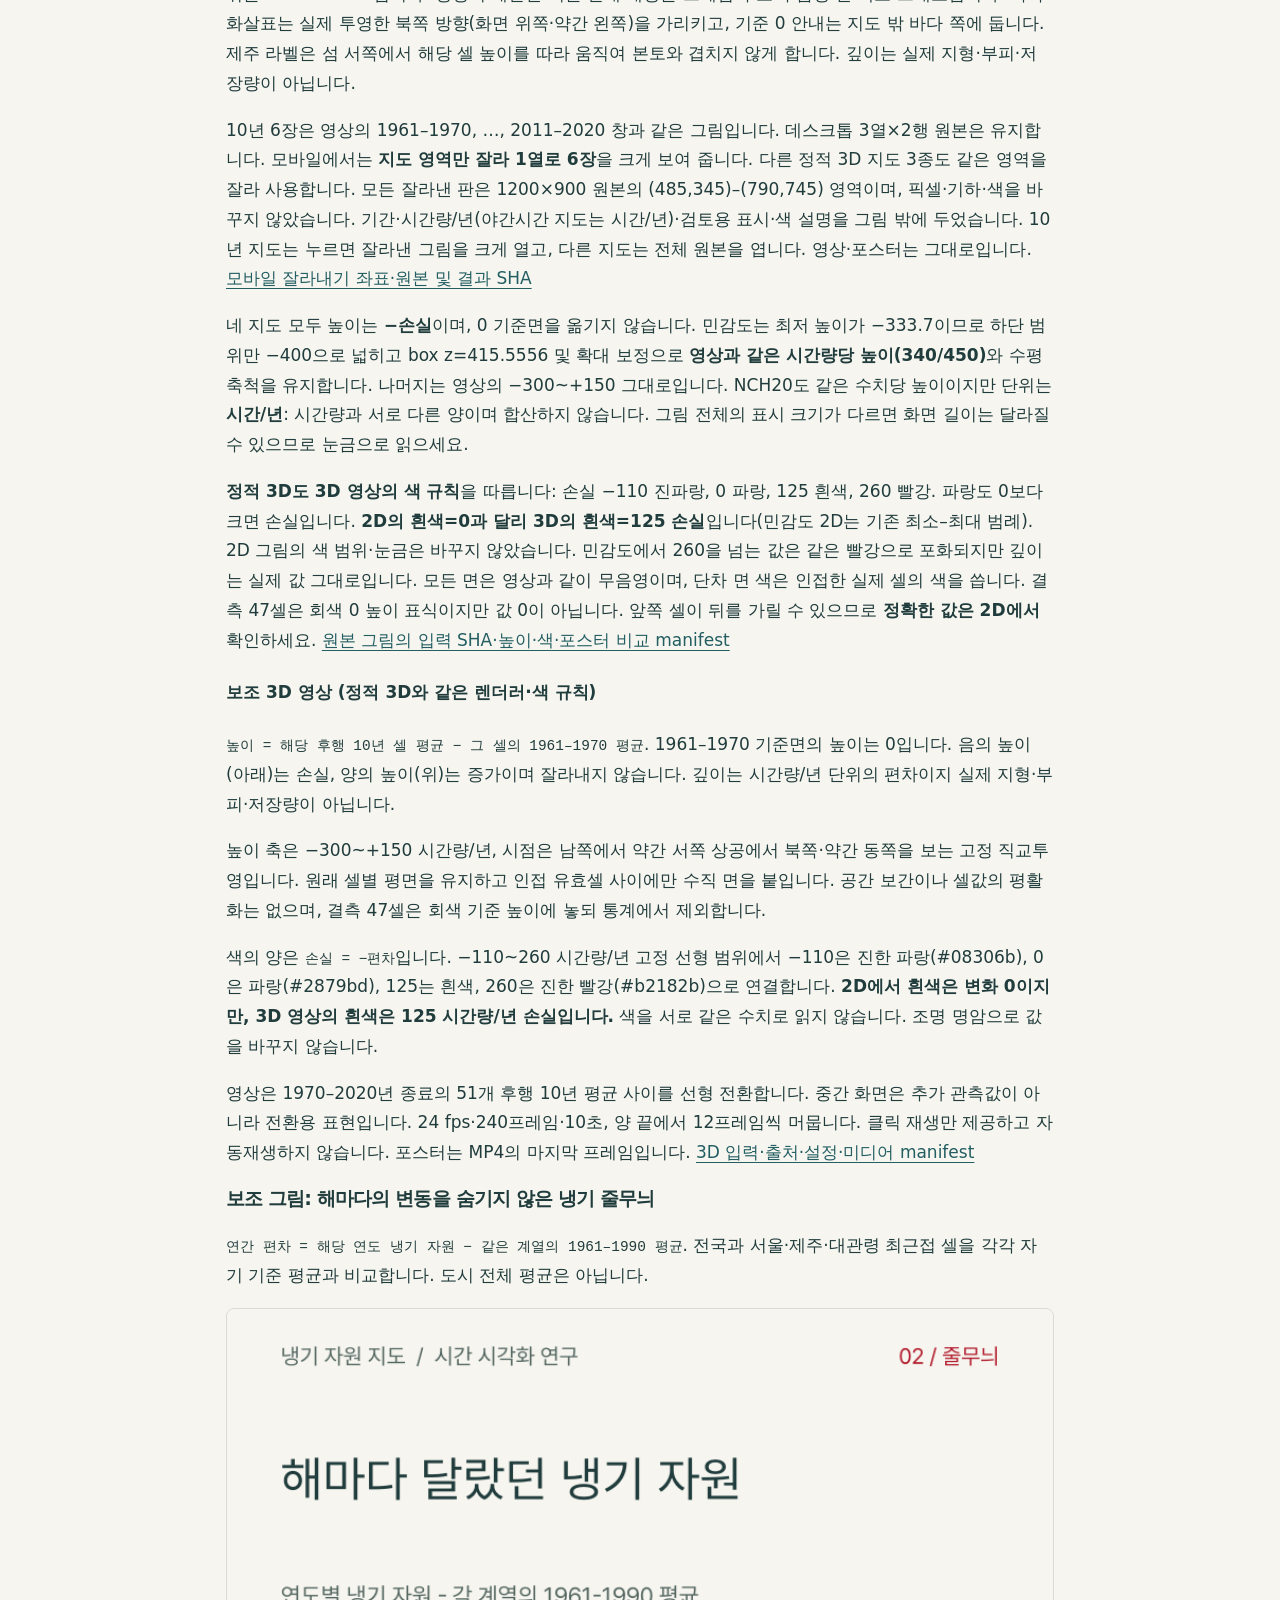
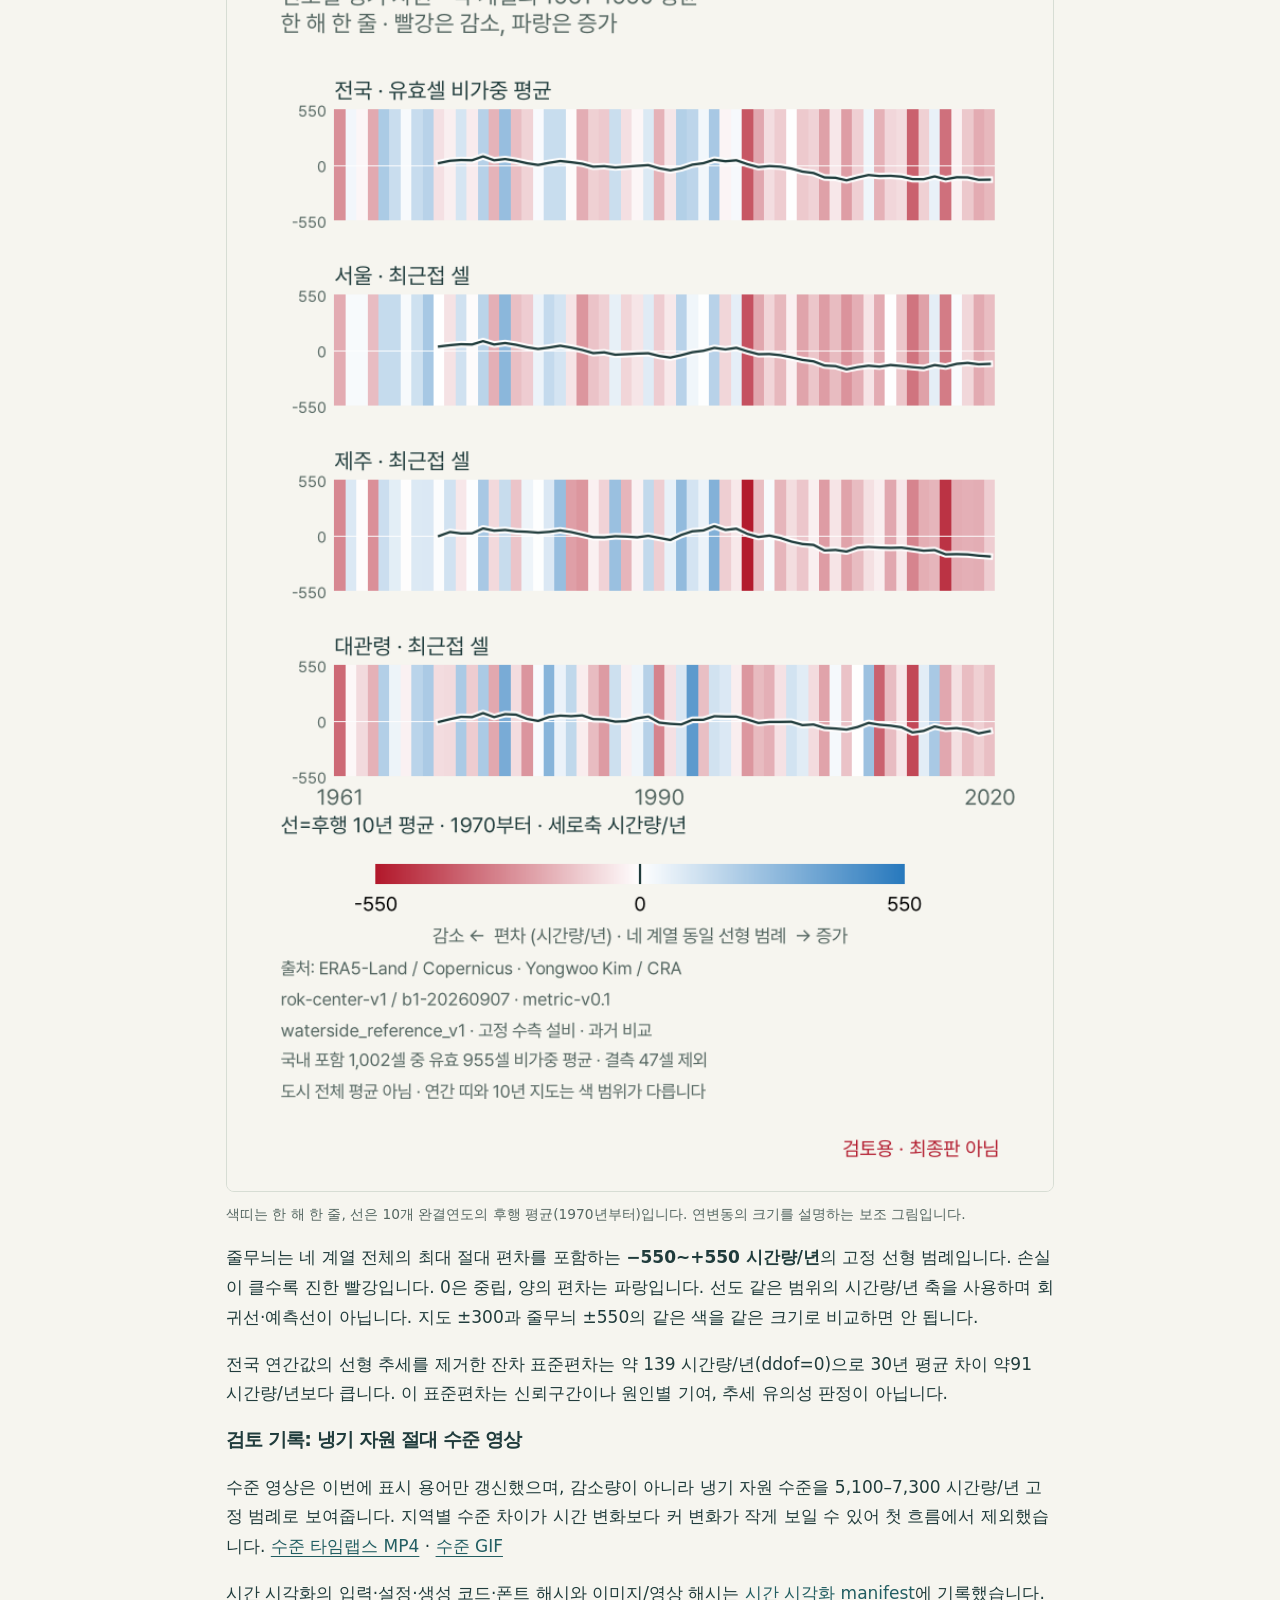
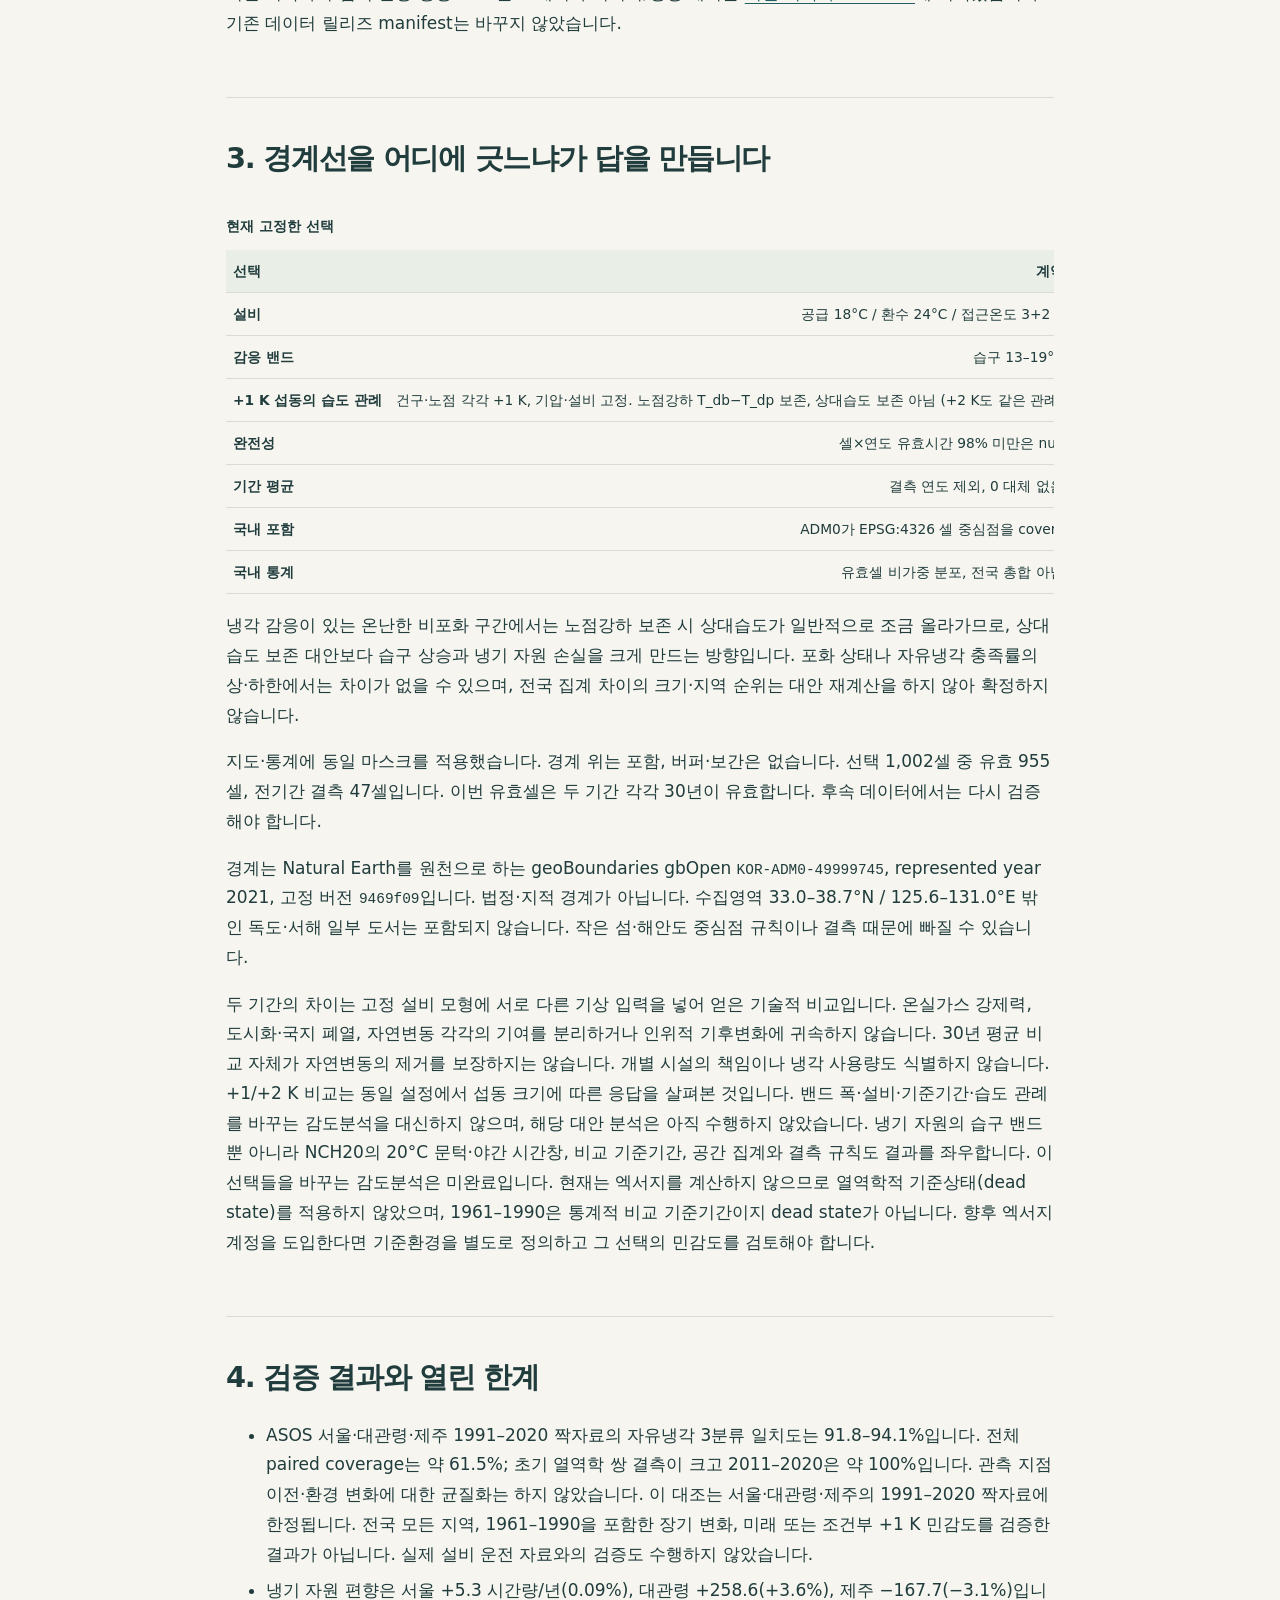
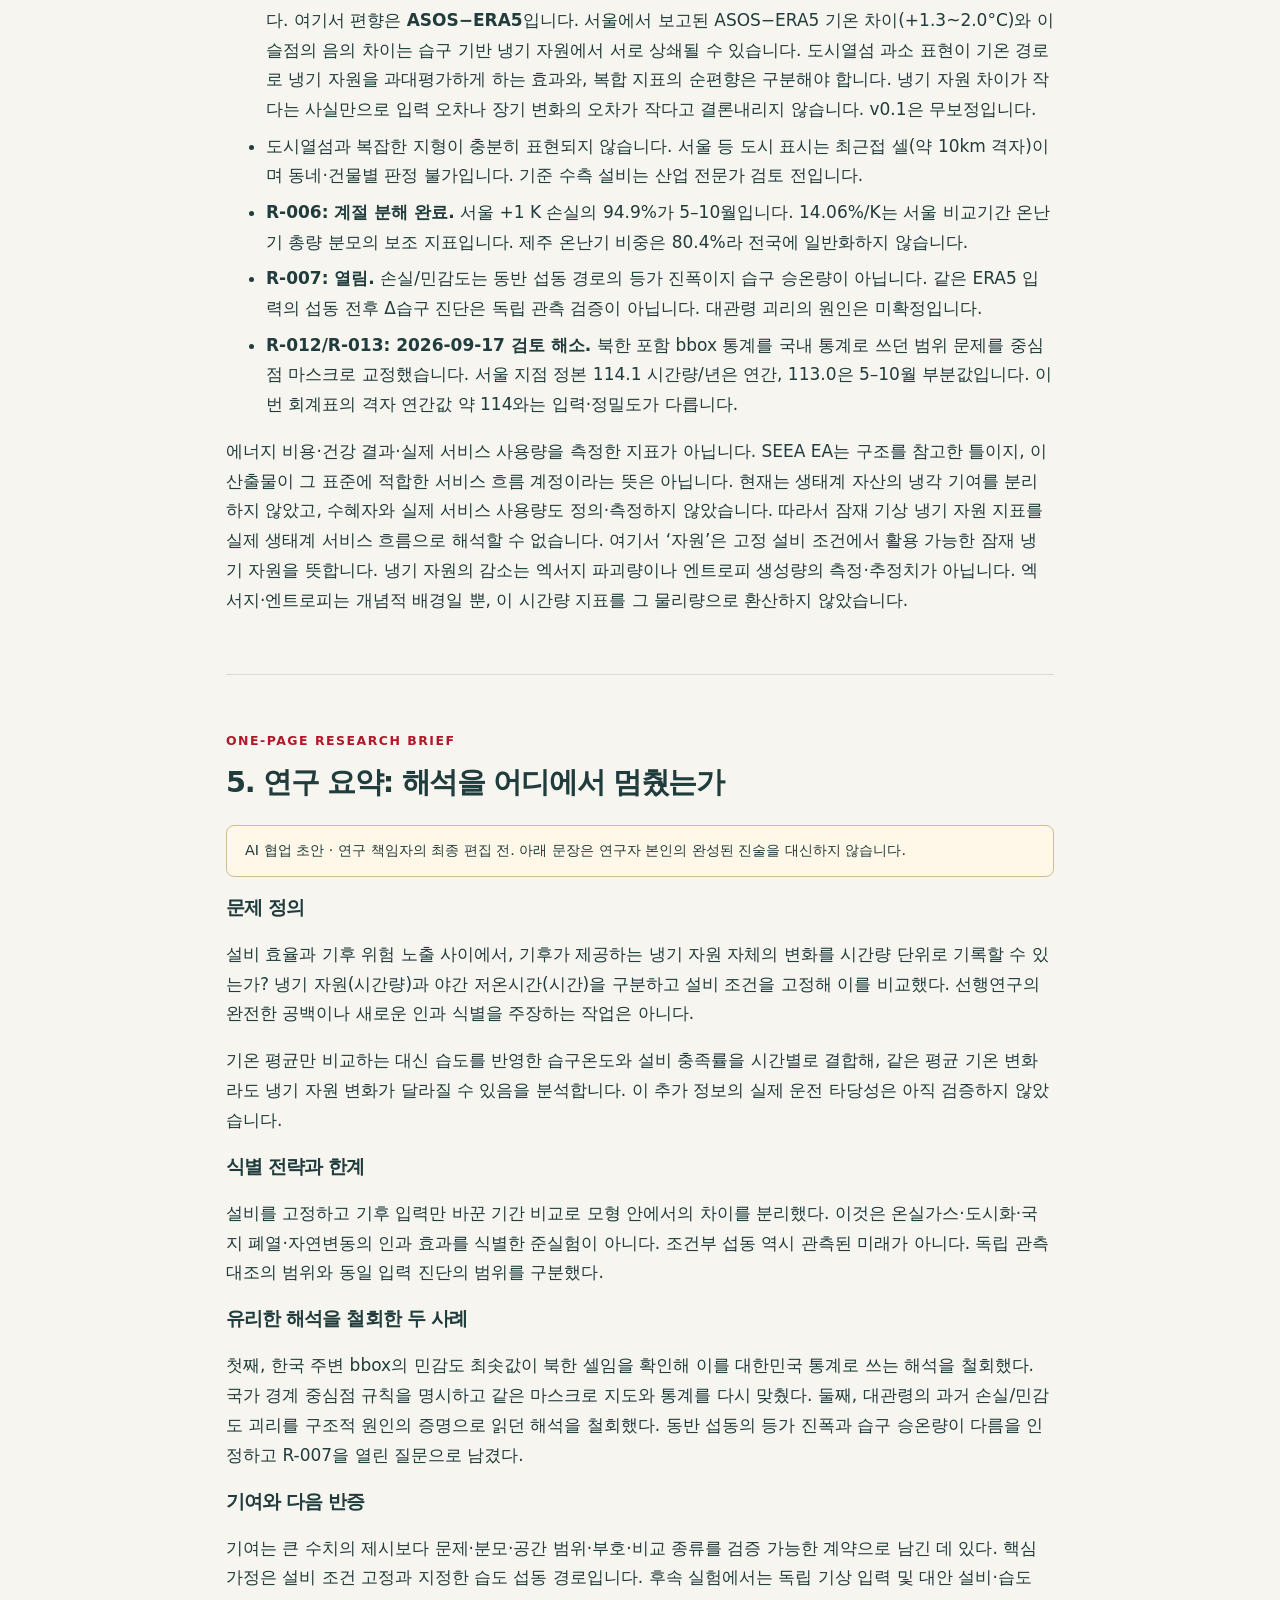
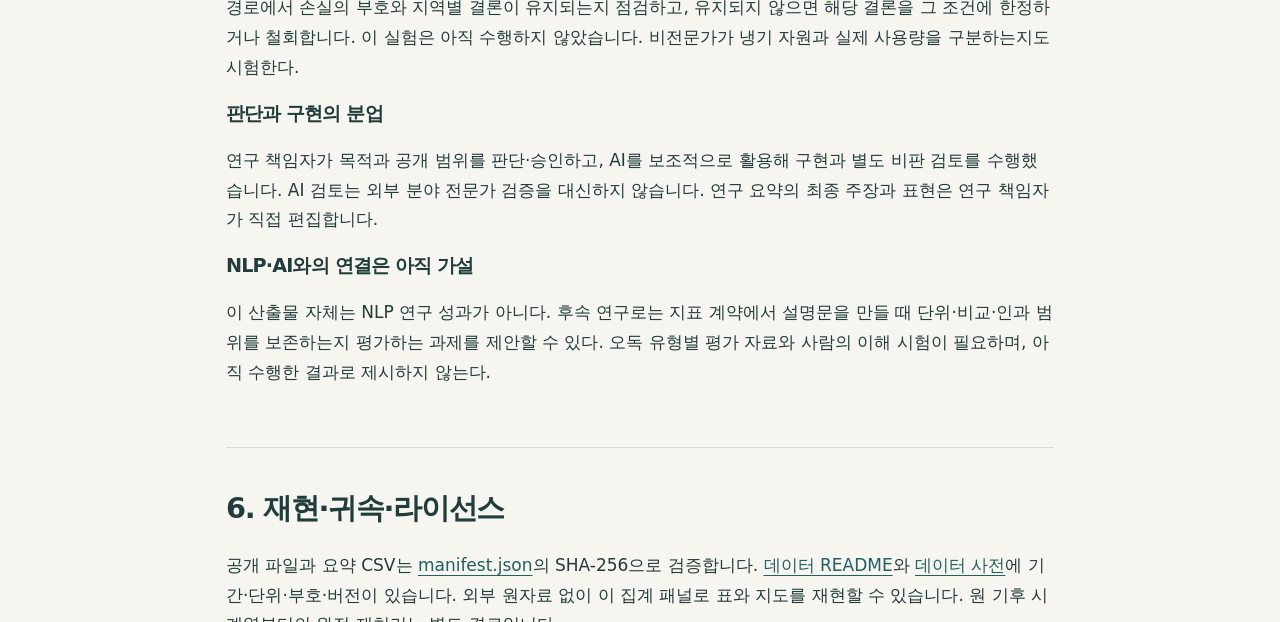
==== commit 54681cb6: "검토판 갱신: 서론·쉬운 말·인터랙티브 4종 (원본 aa51c40)" ====
--- a/methodology.html
+++ b/methodology.html
@@ -1,15 +1,15 @@
-<!doctype html><html lang="ko"><head><meta charset="utf-8"><meta name="viewport" content="width=device-width,initial-scale=1"><title>방법론과 연구 요약 — 냉기 자원 지도</title><link rel="stylesheet" href="assets/style.css"></head><body><a class="skip" href="#main">본문 바로가기</a><header><a class="brand" href="index.html">냉기 자원 지도</a><nav aria-label="주요 메뉴"><a href="index.html#maps">지도</a><a href="#research">연구 요약</a><a href="#reproduce">재현·라이선스</a></nav></header><main class="prose" id="main"><p class="eyebrow">Methods · choices · limitations</p><h1>시간량으로 바꾸기 전에,<br>무엇을 고정했는가</h1><p class="lead">기후 입력의 변화와 설비 가정을 분리하고, 경계선 선택과 오차를 함께 공개합니다.</p><p class="status">공개 패키지 검토본. 원 지표·국가 마스크는 유지하고 시간 비교의 기준과 고정 색 범위를 아래에 공개합니다. 프로젝트 라이선스는 2026-10-20 발효되었으며, 이해 시험·최종 공개 승인은 아직 남아 있습니다.</p>
+<!doctype html><html lang="ko"><head><meta charset="utf-8"><meta name="viewport" content="width=device-width,initial-scale=1"><title>방법론과 연구 요약 — 냉기 자원 지도</title><link rel="stylesheet" href="assets/style.css"></head><body><a class="skip" href="#main">본문 바로가기</a><header><a class="brand" href="index.html">냉기 자원 지도</a><nav aria-label="주요 메뉴"><a href="index.html#maps">지도</a><a href="#research">연구 요약</a><a href="#reproduce">재현·라이선스</a></nav></header><main class="prose" id="main"><p class="eyebrow">Methods · choices · limitations</p><h1>시간량으로 바꾸기 전에,<br>무엇을 고정했는가</h1><p class="lead">기후 입력의 변화와 설비 가정을 분리하고, 경계선 선택과 오차를 함께 공개합니다.</p><p class="status">공개 패키지 검토본. 원 지표·국가 마스크는 유지하고 시간 비교의 기준과 고정 색 범위를 아래에 공개합니다. 프로젝트 라이선스는 2026-10-20 발효되었으며, 이해 시험 1차 의견을 반영 중이며, 재시험·최종 공개 전입니다.</p>
 <section id="question"><h2>1. 질문과 자료</h2><p>자연이 제공하던 냉기 자원은 얼마나 줄었을까요? 한국의 60년 기상자료를 시간량으로 바꿔 보았습니다. 냉각 설비를 고정한 상태에서 날씨가 제공하는 냉기 자원을 비교하는 <strong>자원 회계</strong>입니다. 냉기를 저장 물질로 취급하거나 실제 소비량으로 해석하지 않습니다.</p><p>ERA5-Land hourly의 2 m 기온·2 m 이슬점·지표기압에서 PsychroLib SI로 습구온도를 구합니다. 원자료는 0.1° 격자, 1961–2020의 720개월입니다. 두 30년 기간 <strong>1961–1990 / 1991–2020</strong>의 셀별 연평균을 비교합니다.</p><p>공통 식별자: <code>metric-v0.1</code> / <code>waterside_reference_v1</code> / <code>rok-center-v1</code>. 설정 해시: <code>sha256:7a55a7c87abae162f8e9e0a263324e9153731205fd7f46efffe32be4c19813bc</code>. 입력 생성 코드: <code>4366c4d8f3e5eb09bcda7c03698bd5250180e872</code>.</p></section>
-<section id="metrics"><h2>2. 세 지표, 두 종류의 비교</h2><dl><dt><strong>ENCH (Equivalent Natural Cooling Hours, 자연냉각 등가시간)</strong></dt><dd>이 사이트에서 냉기 자원을 재는 지표이며, 단위 이름은 <strong>시간량</strong>입니다. 고정 수측 설비에서 자연냉각 충족률 f_free(0–1)를 시간별로 합하고 8,760시간/년으로 정규화합니다. 부분 기여를 합친 환산량이지, 전부 자연냉각만 가능한 시계 시간이 아닙니다. 절반만 식혀 준 2시간은 1시간량입니다. 기간 손실은 기준−비교입니다.</dd><dt><strong>NCH20 — 서늘한 야간시간</strong></dt><dd>KST 21:00–06:59 건구온도 ≤20°C인 비율을 3,650시간/년으로 정규화합니다. 기간 손실은 기준−비교입니다. 단위는 실제 시계 시간인 시간/년이며, 부분 기여를 환산한 냉기 자원의 시간량/년과 다릅니다. 같은 시간대에 겹칠 수도 있어 합산하지 않습니다.</dd><dt><strong>+1 K 민감도 — 조건부 실험</strong></dt><dd>민감도는 1991–2020 기상자료의 건구·노점을 함께 +1 K 이동시키고 기압·설비를 고정했을 때의 냉기 자원 유한차분입니다. 특정 습도 경로에 조건부이며 실제 미래 반응계수나 관측으로 검증된 예측이 아닙니다. 1991–2020의 건구·노점을 함께 +1 K, 기압·설비를 고정한 냉기 자원 감소량입니다. 노점 강하를 보존하는 섭동이며 상대습도 고정이나 노점 고정 실험이 아닙니다. +2 K 값은 그 실험의 총 손실이지 1 K당 값이 아닙니다. 미래 특정 시점을 가리키지 않습니다.</dd></dl><p>원본 <code>delta_*</code>는 비교−기준입니다. 지역별 손실 지도·요약 CSV의 <code>loss</code>는 부호를 뒤집어 양수=감소로 표시합니다. 첫 흐름의 십년 편차 지도·막대·줄무늬는 비교−기준이므로 음수가 감소입니다. 냉기 자원과 그 민감도는 시간량/년, NCH20은 시간/년입니다; 민감도는 +1 K 실험의 유한차분이라는 조건을 붙입니다.</p><p>보조 자유냉각 삼분할은 완전자유·부분자유·완전기계냉각입니다. 세 시간의 합은 8,760시간이므로 독립 정보는 둘입니다. 손실률을 사용할 때 분모는 총량입니다. 감응 밴드만 분모로 하는 비율은 진단용이며 헤드라인에 쓰지 않습니다.</p></section>
+<section id="metrics"><h2>2. 세 지표, 두 종류의 비교</h2><dl><dt><strong>ENCH (Equivalent Natural Cooling Hours, 자연냉각 등가시간)</strong></dt><dd>이 사이트에서 냉기 자원을 재는 지표이며, 단위 이름은 <strong>시간량</strong>입니다. 고정 수측 설비에서 자연냉각 충족률 f_free(0–1)를 시간별로 합하고 8,760시간/년으로 정규화합니다. 부분 기여를 합친 환산량이지, 전부 자연냉각만 가능한 시계 시간이 아닙니다. 절반만 식혀 준 2시간은 1시간량입니다. 기간 손실은 기준−비교입니다.</dd><dt><strong>NCH20 — 서늘한 야간시간</strong></dt><dd>KST 21:00–06:59 건구온도 ≤20°C인 비율을 3,650시간/년으로 정규화합니다. 기간 손실은 기준−비교입니다. 단위는 실제 시계 시간인 시간/년이며, 부분 기여를 환산한 냉기 자원의 시간량/년과 다릅니다. 같은 시간대에 겹칠 수도 있어 합산하지 않습니다.</dd><dt><strong>+1 K 민감도 — 조건부 실험</strong></dt><dd>민감도는 1991–2020 기상자료의 건구·노점을 함께 +1 K 이동시키고 기압·설비를 고정했을 때의 냉기 자원 유한차분입니다. 특정 습도 경로에 조건부이며 실제 미래 반응계수나 관측으로 검증된 예측이 아닙니다. 1991–2020의 건구·노점을 함께 +1 K, 기압·설비를 고정한 냉기 자원 감소량입니다. 노점 강하를 보존하는 섭동이며 상대습도 고정이나 노점 고정 실험이 아닙니다. +2 K 값은 그 실험의 총 손실이지 1 K당 값이 아닙니다. 미래 특정 시점을 가리키지 않습니다.</dd></dl><p>원본 <code>delta_*</code>는 비교−기준입니다. 지역별 손실 지도·요약 CSV의 <code>loss</code>는 부호를 뒤집어 양수=감소로 표시합니다. 첫 흐름의 10년 편차 지도·막대·줄무늬는 비교−기준이므로 음수가 감소입니다. 냉기 자원과 그 민감도는 시간량/년, NCH20은 시간/년입니다; 민감도는 +1 K 실험의 유한차분이라는 조건을 붙입니다.</p><p>보조 자유냉각 삼분할은 완전자유·부분자유·완전기계냉각입니다. 세 시간의 합은 8,760시간이므로 독립 정보는 둘입니다. 손실률을 사용할 때 분모는 총량입니다. 감응 밴드만 분모로 하는 비율은 진단용이며 헤드라인에 쓰지 않습니다.</p></section>
 <p>소수 자릿수는 계산값을 표시·대조하기 위한 것이며 0.1시간량·0.1시간 수준의 정확도를 뜻하지 않습니다. 자료·설비·경계 선택과 기간 간 변동에 따른 불확실성을 합친 신뢰구간은 제시하지 않았습니다. 기준·비교·차이는 각각 반올림하므로 표시값의 뺄셈과 차이가 날 수 있습니다.</p>
 <section id="time-visuals"><h2>시간 변화를 읽는 세 가지 방법</h2>
-<h3>전국 값과 헤드라인: 두 표준 30년 기간</h3><p>연도별 전국 냉기 자원은 국가 마스크 included=True인 1,002셀 중 60년 모두 유효한 955셀의 비가중 평균입니다. 전 기간 결측인 47셀은 제외하며 0으로 채우지 않습니다. 면적·인구가중 평균이나 전국 총량이 아닙니다.</p><p><code>전국 연간값 = 유효 955셀의 냉기 자원 산술평균</code><br><code>30년 감소량 = mean(1961–1990) − mean(1991–2020)</code></p><p>기준 6,265.389 → 비교 6,174.487 시간량/년, 감소 90.902 시간량/년입니다. 감소율은 기준기간 전체 냉기 자원를 분모로 한 1.450865%이며, 헤드라인은 각각 <strong>91시간량·1.5%</strong>로 반올림합니다. 누적 손실이나 매년 줄어드는 속도가 아닙니다.</p>
-<h3>십년 편차 지도와 막대: 다른 기간을 비교합니다</h3><p>구간은 <strong>1961–1970, 1971–1980, 1981–1990, 1991–2000, 2001–2010, 2011–2020</strong>입니다. 각각 10개 완결연도이며 2020은 마지막 십년에 포함합니다. 1961–1969처럼 9년인 첫 구간이나 2020 단년 구간은 만들지 않습니다.</p><p><code>셀별 편차 = 해당 십년 셀 평균 − 그 셀의 1961–1970 평균</code><br><code>전국 막대 = 해당 십년 전국 평균 − 1961–1970 전국 평균</code></p><p>정적 여섯 지도와 막대는 <strong>서로 겹치지 않는 십년 평균</strong>이며 후행 이동평균선이 아닙니다. 지도는 기존과 같은 국가 마스크·0.1°셀·EPSG:5179 투영·전국 고정 시야이며 공간 보간하지 않습니다. 막대는 0에서 출발하고 중간의 증가도 표시합니다.</p><p>2D 십년 지도 색은 <strong>−300~+300 시간량/년</strong>, 0 중심 대칭 선형 범례로 전 셀·전 51개 후행창의 편차 범위(−255.47~+107.35)를 포함합니다. 여섯 2D 십년 지도와 2D 편차 영상에서 고정합니다. 3D는 아래 B 영상 색 규칙을 따릅니다. 빨강은 음의 변화(감소), 파랑은 양의 변화(증가), 0은 기준과 같음, 회색 빗금은 결측입니다. 기준 지도에서 흰색은 냉기 자원 자체가 0이라는 뜻이 아닙니다.</p><p>헤드라인의 30년 비교와 막대의 첫·끝 십년 비교는 기준·비교 기간이 달라 감소량이 다릅니다. 어느 수치도 연간 감소 속도나 누적량이 아닙니다. 이 비교에서는 일 단위 환산을 사용하지 않습니다.</p>
+<h3>전국 값과 헤드라인: 두 표준 30년 기간</h3><p>연도별 전국 냉기 자원은 국가 경계 안으로 선택한 1,002셀(한 셀은 약 10km인 지도 한 칸) 중 60년 모두 유효한 955셀의 비가중 평균입니다. 전 기간 결측인 47셀은 제외하며 0으로 채우지 않습니다. 면적·인구가중 평균이나 전국 총량이 아닙니다.</p><p><code>전국 연간값 = 유효 955셀의 냉기 자원 산술평균</code><br><code>30년 감소량 = mean(1961–1990) − mean(1991–2020)</code></p><p>기준 6,265.389 → 비교 6,174.487 시간량/년, 감소 90.902 시간량/년입니다. 감소율은 기준기간 전체 냉기 자원을 분모로 한 1.450865%이며, 헤드라인은 각각 <strong>91시간량·1.5%</strong>로 반올림합니다. 누적 손실이나 매년 줄어드는 속도가 아닙니다.</p>
+<h3>10년 편차 지도와 막대: 다른 기간을 비교합니다</h3><p>구간은 <strong>1961–1970, 1971–1980, 1981–1990, 1991–2000, 2001–2010, 2011–2020</strong>입니다. 각각 10개 완결연도이며 2020은 마지막 10년에 포함합니다. 1961–1969처럼 9년인 첫 구간이나 2020 단년 구간은 만들지 않습니다.</p><p><code>셀별 편차 = 해당 10년 셀 평균 − 그 셀의 1961–1970 평균</code><br><code>전국 막대 = 해당 10년 전국 평균 − 1961–1970 전국 평균</code></p><p>정적 여섯 지도와 막대는 <strong>서로 겹치지 않는 10년 평균</strong>이며 후행 이동평균선이 아닙니다. 지도는 기존과 같은 국가 마스크·0.1°셀·EPSG:5179 투영·전국 고정 시야이며 공간 보간하지 않습니다. 막대는 0에서 출발하고 중간의 증가도 표시합니다.</p><p>2D 10년 지도 색은 <strong>−300~+300 시간량/년</strong>, 0 중심 대칭 선형 범례로 전 셀·전 51개 후행창의 편차 범위(−255.47~+107.35)를 포함합니다. 여섯 2D 10년 지도와 2D 편차 영상에서 고정합니다. 3D는 아래 3D 영상 색 규칙을 따릅니다. 빨강은 음의 변화(감소), 파랑은 양의 변화(증가), 0은 기준과 같음, 회색 빗금은 결측입니다. 기준 지도에서 흰색은 냉기 자원 자체가 0이라는 뜻이 아닙니다.</p><p>헤드라인의 30년 비교와 막대의 첫·끝 10년 비교는 기준·비교 기간이 달라 감소량이 다릅니다. 어느 수치도 연간 감소 속도나 누적량이 아닙니다. 이 비교에서는 일 단위 환산을 사용하지 않습니다.</p>
 <h3>선택 재생 편차 영상</h3><p>각 셀의 후행 10년 평균에서 1961–1970 평균을 뺍니다. 10개 유효연도가 모두 있어야 계산하며, 첫 창 1961–1970부터 마지막 창 2011–2020까지 종료연도 1970–2020의 51프레임·8fps입니다. 공간·시간 보간하지 않고 자동재생하지 않습니다. 겹치는 창은 독립 표본이 아닙니다.</p>
-<h3 id="three-d-method">보조 영상: 기준면 아래로 꺼지는 3D B판</h3><p><strong>정적 지도 4종은 3D가 기본</strong>이며, 어느 지도에서든 3D / 2D 버튼을 누르면 모두 함께 전환됩니다. 선택은 이 브라우저에 저장됩니다. JavaScript가 꺼져 있어도 3D와 2D 원본 링크를 볼 수 있습니다.</p><p><strong>정적 3D 지도는 B 영상 렌더러의 스냅샷입니다</strong>(용우 2026-10-21). v1~v7의 별도 지도 시점·받침·기둥·벽 음영은 폐기했습니다. <code>cooling_3d.py</code>의 같은 함수로 원래 셀 평면과 인접 유효셀 사이 단차 면을 그립니다. 카메라는 <strong>직교투영·고도 34°·방위 −100°</strong>, 기본 box는 <strong>460:630:340</strong>, 깊이 범위는 −300~+150입니다. B의 해안선·기준 안내·배경톤·프레임 구도·무음영 면 색도 그대로입니다. 직전 −145°에서 −100°로 왼쪽 45° 되돌렸으며(용우 10/21), 고도·높이·색·조명은 그대로입니다. 북쪽 화살표는 실제 투영한 북쪽 방향(화면 위쪽·약간 왼쪽)을 가리키고, 기준 0 안내는 지도 밖 바다 쪽에 둡니다. 제주 라벨은 섬 서쪽에서 해당 셀 높이를 따라 움직여 본토와 겹치지 않게 합니다. 깊이는 실제 지형·부피·저장량이 아닙니다.</p><p>십년 6장은 영상의 1961–1970, …, 2011–2020 창과 같은 그림입니다. 데스크톱 3열×2행, 모바일 2열×3행으로 온전한 프레임을 붙이고 기간 표지만 바깥에 추가했습니다. 모바일에서는 원본 프레임의 작은 글자 대신 <strong>13px 설명·12px 색 눈금</strong>으로 기간·단위·색·결측을 함께 안내합니다. 그림을 누르면 큰 원본을 열 수 있습니다.</p><p>네 지도 모두 높이는 <strong>−손실</strong>이며, 0 기준면을 옮기지 않습니다. 민감도는 최저 높이가 −333.7이므로 하단 범위만 −400으로 넓히고 box z=415.5556 및 확대 보정으로 <strong>B와 같은 시간량당 높이(340/450)</strong>와 수평 축척을 유지합니다. 나머지는 B의 −300~+150 그대로입니다. NCH20도 같은 수치당 높이이지만 단위는 <strong>시간/년</strong>: 시간량과 서로 다른 양이며 합산하지 않습니다. 그림 전체의 표시 크기가 다르면 화면 길이는 달라질 수 있으므로 눈금으로 읽으세요.</p><p><strong>정적 3D도 B 영상의 색 규칙</strong>을 따릅니다: 손실 −110 진파랑, 0 파랑, 125 흰색, 260 빨강. 파랑도 0보다 크면 손실입니다. <strong>2D의 흰색=0과 달리 3D의 흰색=125 손실</strong>입니다(민감도 2D는 기존 최소–최대 범례). 2D 그림의 색 범위·눈금은 바꾸지 않았습니다. 민감도에서 260을 넘는 값은 같은 빨강으로 포화되지만 깊이는 실제 값 그대로입니다. 모든 면은 B와 같이 무음영이며, 단차 면 색은 인접한 실제 셀의 색을 씁니다. 결측 47셀은 회색 0 높이 표식이지만 값 0이 아닙니다. 앞쪽 셀이 뒤를 가릴 수 있으므로 <strong>정확한 값은 2D에서</strong> 확인하세요. <a href="assets/map-3d-manifest.json">스냅샷 입력 SHA·높이·색·포스터 비교 manifest</a></p><h4>기존 보조 3D 영상 (정적 3D와 같은 렌더러·색 규칙)</h4><p><code>높이 = 해당 후행 10년 셀 평균 − 그 셀의 1961–1970 평균</code>. 1961–1970 기준면의 높이는 0입니다. 음의 높이(아래)는 손실, 양의 높이(위)는 증가이며 잘라내지 않습니다. 깊이는 시간량/년 단위의 편차이지 실제 지형·부피·저장량이 아닙니다.</p><p>높이 축은 −300~+150 시간량/년, 시점은 남쪽에서 약간 서쪽 상공에서 북쪽·약간 동쪽을 보는 고정 직교투영입니다. 원래 셀별 평면을 유지하고 인접 유효셀 사이에만 수직 면을 붙입니다. 공간 보간이나 셀값의 평활화는 없으며, 결측 47셀은 회색 기준 높이에 놓되 통계에서 제외합니다.</p><p>색의 양은 <code>손실 = −편차</code>입니다. −110~260 시간량/년 고정 선형 범위에서 −110은 진한 파랑(#08306b), 0은 파랑(#2879bd), 125는 흰색, 260은 진한 빨강(#b2182b)으로 연결합니다. <strong>2D에서 흰색은 변화 0이지만, 3D B판의 흰색은 125 시간량/년 손실입니다.</strong> 색을 서로 같은 수치로 읽지 않습니다. 조명 명암으로 값을 바꾸지 않습니다.</p><p>영상은 1970–2020년 종료의 51개 후행 10년 평균 사이를 선형 전환합니다. 중간 화면은 추가 관측값이 아니라 전환용 표현입니다. 24 fps·240프레임·10초, 양 끝에서 12프레임씩 머뭅니다. 클릭 재생만 제공하고 자동재생하지 않습니다. 포스터는 MP4의 마지막 프레임입니다. <a href="assets/cooling-3d-manifest.json">3D 입력·출처·설정·미디어 manifest</a></p>
+<h3 id="three-d-method">보조 영상: 기준면 아래로 꺼지는 3D 영상</h3><p><strong>정적 지도 4종은 3D가 기본</strong>이며, 어느 지도에서든 3D / 2D 버튼을 누르면 모두 함께 전환됩니다. 선택은 이 브라우저에 저장됩니다. JavaScript가 꺼져 있어도 3D와 2D 원본 링크를 볼 수 있습니다.</p><p><strong>정적 3D 지도는 영상 렌더러의 정지 그림입니다</strong>. <code>cooling_3d.py</code>의 같은 함수로 원래 셀 평면과 인접 유효셀 사이 단차 면을 그립니다. 카메라는 <strong>직교투영·고도 34°·방위 −100°</strong>, 기본 box는 <strong>460:630:340</strong>, 깊이 범위는 −300~+150입니다. 영상의 해안선·기준 안내·배경톤·프레임 구도·무음영 면 색도 그대로입니다. 북쪽 화살표는 실제 투영한 북쪽 방향(화면 위쪽·약간 왼쪽)을 가리키고, 기준 0 안내는 지도 밖 바다 쪽에 둡니다. 제주 라벨은 섬 서쪽에서 해당 셀 높이를 따라 움직여 본토와 겹치지 않게 합니다. 깊이는 실제 지형·부피·저장량이 아닙니다.</p><p>10년 6장은 영상의 1961–1970, …, 2011–2020 창과 같은 그림입니다. 데스크톱 3열×2행 원본은 유지합니다. 모바일에서는 <strong>지도 영역만 잘라 1열로 6장</strong>을 크게 보여 줍니다. 다른 정적 3D 지도 3종도 같은 영역을 잘라 사용합니다. 모든 잘라낸 판은 1200×900 원본의 (485,345)–(790,745) 영역이며, 픽셀·기하·색을 바꾸지 않았습니다. 기간·시간량/년(야간시간 지도는 시간/년)·검토용 표시·색 설명을 그림 밖에 두었습니다. 10년 지도는 누르면 잘라낸 그림을 크게 열고, 다른 지도는 전체 원본을 엽니다. 영상·포스터는 그대로입니다. <a href="assets/mobile-crops-manifest.json">모바일 잘라내기 좌표·원본 및 결과 SHA</a></p><p>네 지도 모두 높이는 <strong>−손실</strong>이며, 0 기준면을 옮기지 않습니다. 민감도는 최저 높이가 −333.7이므로 하단 범위만 −400으로 넓히고 box z=415.5556 및 확대 보정으로 <strong>영상과 같은 시간량당 높이(340/450)</strong>와 수평 축척을 유지합니다. 나머지는 영상의 −300~+150 그대로입니다. NCH20도 같은 수치당 높이이지만 단위는 <strong>시간/년</strong>: 시간량과 서로 다른 양이며 합산하지 않습니다. 그림 전체의 표시 크기가 다르면 화면 길이는 달라질 수 있으므로 눈금으로 읽으세요.</p><p><strong>정적 3D도 3D 영상의 색 규칙</strong>을 따릅니다: 손실 −110 진파랑, 0 파랑, 125 흰색, 260 빨강. 파랑도 0보다 크면 손실입니다. <strong>2D의 흰색=0과 달리 3D의 흰색=125 손실</strong>입니다(민감도 2D는 기존 최소–최대 범례). 2D 그림의 색 범위·눈금은 바꾸지 않았습니다. 민감도에서 260을 넘는 값은 같은 빨강으로 포화되지만 깊이는 실제 값 그대로입니다. 모든 면은 영상과 같이 무음영이며, 단차 면 색은 인접한 실제 셀의 색을 씁니다. 결측 47셀은 회색 0 높이 표식이지만 값 0이 아닙니다. 앞쪽 셀이 뒤를 가릴 수 있으므로 <strong>정확한 값은 2D에서</strong> 확인하세요. <a href="assets/map-3d-manifest.json">원본 그림의 입력 SHA·높이·색·포스터 비교 manifest</a></p><h4>보조 3D 영상 (정적 3D와 같은 렌더러·색 규칙)</h4><p><code>높이 = 해당 후행 10년 셀 평균 − 그 셀의 1961–1970 평균</code>. 1961–1970 기준면의 높이는 0입니다. 음의 높이(아래)는 손실, 양의 높이(위)는 증가이며 잘라내지 않습니다. 깊이는 시간량/년 단위의 편차이지 실제 지형·부피·저장량이 아닙니다.</p><p>높이 축은 −300~+150 시간량/년, 시점은 남쪽에서 약간 서쪽 상공에서 북쪽·약간 동쪽을 보는 고정 직교투영입니다. 원래 셀별 평면을 유지하고 인접 유효셀 사이에만 수직 면을 붙입니다. 공간 보간이나 셀값의 평활화는 없으며, 결측 47셀은 회색 기준 높이에 놓되 통계에서 제외합니다.</p><p>색의 양은 <code>손실 = −편차</code>입니다. −110~260 시간량/년 고정 선형 범위에서 −110은 진한 파랑(#08306b), 0은 파랑(#2879bd), 125는 흰색, 260은 진한 빨강(#b2182b)으로 연결합니다. <strong>2D에서 흰색은 변화 0이지만, 3D 영상의 흰색은 125 시간량/년 손실입니다.</strong> 색을 서로 같은 수치로 읽지 않습니다. 조명 명암으로 값을 바꾸지 않습니다.</p><p>영상은 1970–2020년 종료의 51개 후행 10년 평균 사이를 선형 전환합니다. 중간 화면은 추가 관측값이 아니라 전환용 표현입니다. 24 fps·240프레임·10초, 양 끝에서 12프레임씩 머뭅니다. 클릭 재생만 제공하고 자동재생하지 않습니다. 포스터는 MP4의 마지막 프레임입니다. <a href="assets/cooling-3d-manifest.json">3D 입력·출처·설정·미디어 manifest</a></p>
 <h3>보조 그림: 해마다의 변동을 숨기지 않은 냉기 줄무늬</h3><p><code>연간 편차 = 해당 연도 냉기 자원 − 같은 계열의 1961–1990 평균</code>. 전국과 서울·제주·대관령 최근접 셀을 각각 자기 기준 평균과 비교합니다. 도시 전체 평균은 아닙니다.</p><figure><picture><source media="(max-width:760px)" srcset="assets/cooling-stripes-mobile.png" width="780" height="1400"><img loading="lazy" src="assets/cooling-stripes-desktop.png" width="1440" height="1000" alt="전국과 서울·제주·대관령 최근접 셀의 연간 냉기 자원 편차 줄무늬. 해마다 등락이 크며 후행 10년 평균선을 함께 표시했습니다. 1961–1990 기준, 네 계열 공통 −550~+550 시간량/년 선형 범례."></picture><figcaption>색띠는 한 해 한 줄, 선은 10개 완결연도의 후행 평균(1970년부터)입니다. 연변동의 크기를 설명하는 보조 그림입니다.</figcaption></figure><p>줄무늬는 네 계열 전체의 최대 절대 편차를 포함하는 <strong>−550~+550 시간량/년</strong>의 고정 선형 범례입니다. 손실이 클수록 진한 빨강입니다. 0은 중립, 양의 편차는 파랑입니다. 선도 같은 범위의 시간량/년 축을 사용하며 회귀선·예측선이 아닙니다. 지도 ±300과 줄무늬 ±550의 같은 색을 같은 크기로 비교하면 안 됩니다.</p><p>전국 연간값의 선형 추세를 제거한 잔차 표준편차는 약 139 시간량/년(ddof=0)으로 30년 평균 차이 약91 시간량/년보다 큽니다. 이 표준편차는 신뢰구간이나 원인별 기여, 추세 유의성 판정이 아닙니다.</p>
 <h3>검토 기록: 냉기 자원 절대 수준 영상</h3><p>수준 영상은 이번에 표시 용어만 갱신했으며, 감소량이 아니라 냉기 자원 수준을 5,100–7,300 시간량/년 고정 범례로 보여줍니다. 지역별 수준 차이가 시간 변화보다 커 변화가 작게 보일 수 있어 첫 흐름에서 제외했습니다. <a href="assets/ench-10y.mp4">수준 타임랩스 MP4</a> · <a href="assets/ench-10y.gif">수준 GIF</a></p><p>시간 시각화의 입력·설정·생성 코드·폰트 해시와 이미지/영상 해시는 <a href="assets/time-viz-manifest.json">시간 시각화 manifest</a>에 기록했습니다. 기존 데이터 릴리즈 manifest는 바꾸지 않았습니다.</p></section>
 <section id="choices"><h2>3. 경계선을 어디에 긋느냐가 답을 만듭니다</h2><div class="table-scroll"><table><caption>현재 고정한 선택</caption><thead><tr><th scope="col">선택</th><th scope="col">계약</th></tr></thead><tbody><tr><th scope="row">설비</th><td>공급 18°C / 환수 24°C / 접근온도 3+2 K</td></tr><tr><th scope="row">감응 밴드</th><td>습구 13–19°C</td></tr><tr><th scope="row">+1 K 섭동의 습도 관례</th><td>건구·노점 각각 +1 K, 기압·설비 고정. 노점강하 T_db−T_dp 보존, 상대습도 보존 아님 (+2 K도 같은 관례)</td></tr><tr><th scope="row">완전성</th><td>셀×연도 유효시간 98% 미만은 null</td></tr><tr><th scope="row">기간 평균</th><td>결측 연도 제외, 0 대체 없음</td></tr><tr><th scope="row">국내 포함</th><td>ADM0가 EPSG:4326 셀 중심점을 covers</td></tr><tr><th scope="row">국내 통계</th><td>유효셀 비가중 분포, 전국 총합 아님</td></tr></tbody></table></div><p>냉각 감응이 있는 온난한 비포화 구간에서는 노점강하 보존 시 상대습도가 일반적으로 조금 올라가므로, 상대습도 보존 대안보다 습구 상승과 냉기 자원 손실을 크게 만드는 방향입니다. 포화 상태나 자유냉각 충족률의 상·하한에서는 차이가 없을 수 있으며, 전국 집계 차이의 크기·지역 순위는 대안 재계산을 하지 않아 확정하지 않습니다.</p><p>지도·통계에 동일 마스크를 적용했습니다. 경계 위는 포함, 버퍼·보간은 없습니다. 선택 1,002셀 중 유효 955셀, 전기간 결측 47셀입니다. 이번 유효셀은 두 기간 각각 30년이 유효합니다. 후속 데이터에서는 다시 검증해야 합니다.</p><p>경계는 Natural Earth를 원천으로 하는 geoBoundaries gbOpen <code>KOR-ADM0-49999745</code>, represented year 2021, 고정 버전 <code>9469f09</code>입니다. 법정·지적 경계가 아닙니다. 수집영역 33.0–38.7°N / 125.6–131.0°E 밖인 독도·서해 일부 도서는 포함되지 않습니다. 작은 섬·해안도 중심점 규칙이나 결측 때문에 빠질 수 있습니다.</p><p>두 기간의 차이는 고정 설비 모형에 서로 다른 기상 입력을 넣어 얻은 기술적 비교입니다. 온실가스 강제력, 도시화·국지 폐열, 자연변동 각각의 기여를 분리하거나 인위적 기후변화에 귀속하지 않습니다. 30년 평균 비교 자체가 자연변동의 제거를 보장하지는 않습니다. 개별 시설의 책임이나 냉각 사용량도 식별하지 않습니다. +1/+2 K 비교는 동일 설정에서 섭동 크기에 따른 응답을 살펴본 것입니다. 밴드 폭·설비·기준기간·습도 관례를 바꾸는 감도분석을 대신하지 않으며, 해당 대안 분석은 아직 수행하지 않았습니다. 냉기 자원의 습구 밴드뿐 아니라 NCH20의 20°C 문턱·야간 시간창, 비교 기준기간, 공간 집계와 결측 규칙도 결과를 좌우합니다. 이 선택들을 바꾸는 감도분석은 미완료입니다. 현재는 엑서지를 계산하지 않으므로 열역학적 기준상태(dead state)를 적용하지 않았으며, 1961–1990은 통계적 비교 기준기간이지 dead state가 아닙니다. 향후 엑서지 계정을 도입한다면 기준환경을 별도로 정의하고 그 선택의 민감도를 검토해야 합니다.</p></section>
-<section id="limits"><h2>4. 검증 결과와 열린 한계</h2><ul><li>ASOS 서울·대관령·제주 1991–2020 짝자료의 자유냉각 3분류 일치도는 91.8–94.1%입니다. 전체 paired coverage는 약 61.5%; 초기 열역학 쌍 결측이 크고 2011–2020은 약 100%입니다. 관측 지점 이전·환경 변화에 대한 균질화는 하지 않았습니다. 이 대조는 서울·대관령·제주의 1991–2020 짝자료에 한정됩니다. 전국 모든 지역, 1961–1990을 포함한 장기 변화, 미래 또는 조건부 +1 K 민감도를 검증한 결과가 아닙니다. 실제 설비 운전 자료와의 검증도 수행하지 않았습니다.</li><li>냉기 자원 편향은 서울 +5.3 시간량/년(0.09%), 대관령 +258.6(+3.6%), 제주 −167.7(−3.1%)입니다. 여기서 편향은 <strong>ASOS−ERA5</strong>입니다. 서울에서 보고된 ASOS−ERA5 기온 차이(+1.3~2.0°C)와 이슬점의 음의 차이는 습구 기반 냉기 자원에서 서로 상쇄될 수 있습니다. 도시열섬 과소 표현이 기온 경로로 냉기 자원를 과대평가하게 하는 효과와, 복합 지표의 순편향은 구분해야 합니다. 냉기 자원 차이가 작다는 사실만으로 입력 오차나 장기 변화의 오차가 작다고 결론내리지 않습니다. v0.1은 무보정입니다.</li><li>도시열섬과 복잡한 지형이 충분히 표현되지 않습니다. 서울 등 도시 표시는 최근접 셀(약 10km 격자)이며 동네·건물별 판정 불가입니다. 기준 수측 설비는 산업 전문가 검토 전입니다.</li><li><strong>R-006: 계절 분해 완료.</strong> 서울 +1 K 손실의 94.9%가 5–10월입니다. 14.06%/K는 서울 비교기간 온난기 총량 분모의 보조 지표입니다. 제주 온난기 비중은 80.4%라 전국에 일반화하지 않습니다.</li><li><strong>R-007: 열림.</strong> 손실/민감도는 동반 섭동 경로의 등가 진폭이지 습구 승온량이 아닙니다. 같은 ERA5 입력의 섭동 전후 Δ습구 진단은 독립 관측 검증이 아닙니다. 대관령 괴리의 원인은 미확정입니다.</li><li><strong>R-012/R-013: 2026-09-17 검토 해소.</strong> 북한 포함 bbox 통계를 국내 통계로 쓰던 범위 문제를 중심점 마스크로 교정했습니다. 서울 지점 정본 114.1 시간량/년은 연간, 113.0은 5–10월 부분값입니다. 이번 회계표의 격자 연간값 약 114와는 입력·정밀도가 다릅니다.</li></ul><p>에너지 비용·건강 결과·실제 서비스 사용량을 측정한 지표가 아닙니다. SEEA EA는 구조를 참고한 틀이지, 이 산출물이 그 표준에 적합한 서비스 흐름 계정이라는 뜻은 아닙니다. 현재는 생태계 자산의 냉각 기여를 분리하지 않았고, 수혜자와 실제 서비스 사용량도 정의·측정하지 않았습니다. 따라서 잠재 기상 냉기 자원 지표를 실제 생태계 서비스 흐름으로 해석할 수 없습니다. 여기서 ‘자원’은 고정 설비 조건에서 활용 가능한 잠재 냉기 자원를 뜻합니다. 냉기 자원의 감소는 엑서지 파괴량이나 엔트로피 생성량의 측정·추정치가 아닙니다. 엑서지·엔트로피는 개념적 배경일 뿐, 이 시간량 지표를 그 물리량으로 환산하지 않았습니다.</p></section>
+<section id="limits"><h2>4. 검증 결과와 열린 한계</h2><ul><li>ASOS 서울·대관령·제주 1991–2020 짝자료의 자유냉각 3분류 일치도는 91.8–94.1%입니다. 전체 paired coverage는 약 61.5%; 초기 열역학 쌍 결측이 크고 2011–2020은 약 100%입니다. 관측 지점 이전·환경 변화에 대한 균질화는 하지 않았습니다. 이 대조는 서울·대관령·제주의 1991–2020 짝자료에 한정됩니다. 전국 모든 지역, 1961–1990을 포함한 장기 변화, 미래 또는 조건부 +1 K 민감도를 검증한 결과가 아닙니다. 실제 설비 운전 자료와의 검증도 수행하지 않았습니다.</li><li>냉기 자원 편향은 서울 +5.3 시간량/년(0.09%), 대관령 +258.6(+3.6%), 제주 −167.7(−3.1%)입니다. 여기서 편향은 <strong>ASOS−ERA5</strong>입니다. 서울에서 보고된 ASOS−ERA5 기온 차이(+1.3~2.0°C)와 이슬점의 음의 차이는 습구 기반 냉기 자원에서 서로 상쇄될 수 있습니다. 도시열섬 과소 표현이 기온 경로로 냉기 자원을 과대평가하게 하는 효과와, 복합 지표의 순편향은 구분해야 합니다. 냉기 자원 차이가 작다는 사실만으로 입력 오차나 장기 변화의 오차가 작다고 결론내리지 않습니다. v0.1은 무보정입니다.</li><li>도시열섬과 복잡한 지형이 충분히 표현되지 않습니다. 서울 등 도시 표시는 최근접 셀(약 10km 격자)이며 동네·건물별 판정 불가입니다. 기준 수측 설비는 산업 전문가 검토 전입니다.</li><li><strong>R-006: 계절 분해 완료.</strong> 서울 +1 K 손실의 94.9%가 5–10월입니다. 14.06%/K는 서울 비교기간 온난기 총량 분모의 보조 지표입니다. 제주 온난기 비중은 80.4%라 전국에 일반화하지 않습니다.</li><li><strong>R-007: 열림.</strong> 손실/민감도는 동반 섭동 경로의 등가 진폭이지 습구 승온량이 아닙니다. 같은 ERA5 입력의 섭동 전후 Δ습구 진단은 독립 관측 검증이 아닙니다. 대관령 괴리의 원인은 미확정입니다.</li><li><strong>R-012/R-013: 2026-09-17 검토 해소.</strong> 북한 포함 bbox 통계를 국내 통계로 쓰던 범위 문제를 중심점 마스크로 교정했습니다. 서울 지점 정본 114.1 시간량/년은 연간, 113.0은 5–10월 부분값입니다. 이번 회계표의 격자 연간값 약 114와는 입력·정밀도가 다릅니다.</li></ul><p>에너지 비용·건강 결과·실제 서비스 사용량을 측정한 지표가 아닙니다. SEEA EA는 구조를 참고한 틀이지, 이 산출물이 그 표준에 적합한 서비스 흐름 계정이라는 뜻은 아닙니다. 현재는 생태계 자산의 냉각 기여를 분리하지 않았고, 수혜자와 실제 서비스 사용량도 정의·측정하지 않았습니다. 따라서 잠재 기상 냉기 자원 지표를 실제 생태계 서비스 흐름으로 해석할 수 없습니다. 여기서 ‘자원’은 고정 설비 조건에서 활용 가능한 잠재 냉기 자원을 뜻합니다. 냉기 자원의 감소는 엑서지 파괴량이나 엔트로피 생성량의 측정·추정치가 아닙니다. 엑서지·엔트로피는 개념적 배경일 뿐, 이 시간량 지표를 그 물리량으로 환산하지 않았습니다.</p></section>
 <section id="research"><p class="eyebrow">One-page research brief</p><h2>5. 연구 요약: 해석을 어디에서 멈췄는가</h2><p class="status">AI 협업 초안 · 연구 책임자의 최종 편집 전. 아래 문장은 연구자 본인의 완성된 진술을 대신하지 않습니다.</p><h3>문제 정의</h3><p>설비 효율과 기후 위험 노출 사이에서, 기후가 제공하는 냉기 자원 자체의 변화를 시간량 단위로 기록할 수 있는가? 냉기 자원(시간량)과 야간 저온시간(시간)을 구분하고 설비 조건을 고정해 이를 비교했다. 선행연구의 완전한 공백이나 새로운 인과 식별을 주장하는 작업은 아니다.</p><p>기온 평균만 비교하는 대신 습도를 반영한 습구온도와 설비 충족률을 시간별로 결합해, 같은 평균 기온 변화라도 냉기 자원 변화가 달라질 수 있음을 분석합니다. 이 추가 정보의 실제 운전 타당성은 아직 검증하지 않았습니다.</p><h3>식별 전략과 한계</h3><p>설비를 고정하고 기후 입력만 바꾼 기간 비교로 모형 안에서의 차이를 분리했다. 이것은 온실가스·도시화·국지 폐열·자연변동의 인과 효과를 식별한 준실험이 아니다. 조건부 섭동 역시 관측된 미래가 아니다. 독립 관측 대조의 범위와 동일 입력 진단의 범위를 구분했다.</p><h3>유리한 해석을 철회한 두 사례</h3><p>첫째, 한국 주변 bbox의 민감도 최솟값이 북한 셀임을 확인해 이를 대한민국 통계로 쓰는 해석을 철회했다. 국가 경계 중심점 규칙을 명시하고 같은 마스크로 지도와 통계를 다시 맞췄다. 둘째, 대관령의 과거 손실/민감도 괴리를 구조적 원인의 증명으로 읽던 해석을 철회했다. 동반 섭동의 등가 진폭과 습구 승온량이 다름을 인정하고 R-007을 열린 질문으로 남겼다.</p><h3>기여와 다음 반증</h3><p>기여는 큰 수치의 제시보다 문제·분모·공간 범위·부호·비교 종류를 검증 가능한 계약으로 남긴 데 있다. 핵심 가정은 설비 조건 고정과 지정한 습도 섭동 경로입니다. 후속 실험에서는 독립 기상 입력 및 대안 설비·습도 경로에서 손실의 부호와 지역별 결론이 유지되는지 점검하고, 유지되지 않으면 해당 결론을 그 조건에 한정하거나 철회합니다. 이 실험은 아직 수행하지 않았습니다. 비전문가가 냉기 자원과 실제 사용량을 구분하는지도 시험한다.</p><h3>판단과 구현의 분업</h3><p>연구 책임자가 목적과 공개 범위를 판단·승인하고, AI를 보조적으로 활용해 구현과 별도 비판 검토를 수행했습니다. AI 검토는 외부 분야 전문가 검증을 대신하지 않습니다. 연구 요약의 최종 주장과 표현은 연구 책임자가 직접 편집합니다.</p><h3>NLP·AI와의 연결은 아직 가설</h3><p>이 산출물 자체는 NLP 연구 성과가 아니다. 후속 연구로는 지표 계약에서 설명문을 만들 때 단위·비교·인과 범위를 보존하는지 평가하는 과제를 제안할 수 있다. 오독 유형별 평가 자료와 사람의 이해 시험이 필요하며, 아직 수행한 결과로 제시하지 않는다.</p></section>
 <section id="reproduce"><h2>6. 재현·귀속·라이선스</h2><p>공개 파일과 요약 CSV는 <a href="data/rok-center-v1-b1-20260907/manifest.json">manifest.json</a>의 SHA-256으로 검증합니다. <a href="data/rok-center-v1-b1-20260907/README.md">데이터 README</a>와 <a href="data/rok-center-v1-b1-20260907/DATA_DICTIONARY.md">데이터 사전</a>에 기간·단위·부호·버전이 있습니다. 외부 원자료 없이 이 집계 패널로 표와 지도를 재현할 수 있습니다. 원 기후 시계열부터의 완전 재처리는 별도 경로입니다.</p><p><a href="reproduce.md">단계별 재현 안내</a></p><p><strong>코드 MIT / 프로젝트 산출 집계 데이터·지도·영상 CC BY 4.0(2026-10-20 발효)</strong>. 라이선스 발효는 외부 게시 승인이 아닙니다. 데이터 README의 조립 당시 표기는 manifest SHA 보존을 위한 이력이며, 현재 이용허락은 LICENSE-DATA를 따릅니다. 기후 원자료의 Copernicus 조건은 별도로 적용됩니다.</p><p>Contains modified Copernicus Climate Change Service information (2026). ERA5-Land hourly data from 1950 to present, DOI: 10.24381/cds.e2161bac. Neither the European Commission nor ECMWF is responsible for any use that may be made of the Copernicus information or data it contains.</p><p>원자료: <a href="https://cds.climate.copernicus.eu/datasets/reanalysis-era5-land">ERA5-Land (CDS)</a> · 현재 원자료 라이선스 <a href="https://creativecommons.org/licenses/by/4.0/">CC BY 4.0</a> (2026-09-21 확인). 시간별 기온·이슬점·기압을 로컬에서 냉기 자원·야간시간 지표로 집계하고 지도·영상으로 변형했습니다. 원자료 이용허락과 2026-10-20 발효된 프로젝트 고유 기여의 이용허락은 별개이며, 취득 당시 동의 버전 확인은 남아 있습니다.</p><p>경계는 Natural Earth / geoBoundaries Public Domain입니다. 이 주장은 해당 경계 원천에 관한 것으로 geoBoundaries 전체나 프로젝트 전체의 동일 라이선스를 뜻하지 않습니다. 지도·영상은 Pretendard v1.3.9 Regular(OFL 1.1)로 렌더했습니다. 폰트와 원문 라이선스는 코드 저장소에 포함하며 site에는 래스터 결과만 둡니다.</p><p><a href="LICENSE">코드 라이선스</a> · <a href="LICENSE-DATA">데이터 라이선스</a> · <a href="NOTICE">제3자 귀속·조건</a></p><p>냉기 자원 지도 / Cooling Resource Atlas의 공개 주소는 <a href="https://kimkv3.github.io/cooling-atlas">kimkv3.github.io/cooling-atlas</a>입니다. 검토본을 먼저 게시해 이해 시험을 진행하며, 이미지·영상의 검토용 표시는 유지합니다. 최종판 전환은 이해 시험·최종 검토 이후 별도로 진행합니다.</p></section></main><footer><a href="index.html">← 지도와 회계표로 돌아가기</a> · 방법론 초안 v1 및 2026-09-17 검토 및 2026-10-20 시간 시각화 배치 반영</footer></body></html>
--- a/assets/style.css
+++ b/assets/style.css
@@ -17,3 +17,15 @@
 
 /* B frames remain pixel-intact; the external key stays readable on small screens. */
 .snapshot-guide{font-size:13px;line-height:1.65;color:var(--muted);padding:12px 16px;background:#f6f5ef}.snapshot-guide p{font-size:inherit;margin:4px 0 10px}.snapshot-scale{height:14px;margin:8px 8px 30px;position:relative;border:1px solid #71847c;background:linear-gradient(to right,#08306b 0%,#2879bd 29.73%,#fff 63.51%,#b2182b 100%)}.snapshot-scale span{position:absolute;top:18px;transform:translateX(-50%);font-size:12px;line-height:1.2;white-space:nowrap}.snapshot-scale span:first-child{transform:none}.snapshot-scale span:last-child{transform:translateX(-100%)}
+
+/* Decision 33: explain first; mobile stills use pixel-exact peninsula crops. */
+.plain-intro{max-width:1050px;font-size:1rem;line-height:1.7;margin:8px 0 18px}
+.mobile-decades{display:none}.crop-note{font-size:.78rem;color:var(--muted);margin:6px 0 14px}
+@media(max-width:760px){
+  .plain-intro{font-size:.92rem;line-height:1.65;margin:8px 0 16px}
+  .desktop-decades{display:none}.mobile-decades{display:grid;grid-template-columns:1fr;gap:24px}
+  #time-maps .mobile-decades figcaption{font-size:.88rem;margin:0 0 8px}
+  .mobile-decades figcaption strong{font-size:1.1rem}
+  .mobile-decades img,.map-view picture img{width:100%}
+  .snapshot-guide{padding:12px 8px}
+}
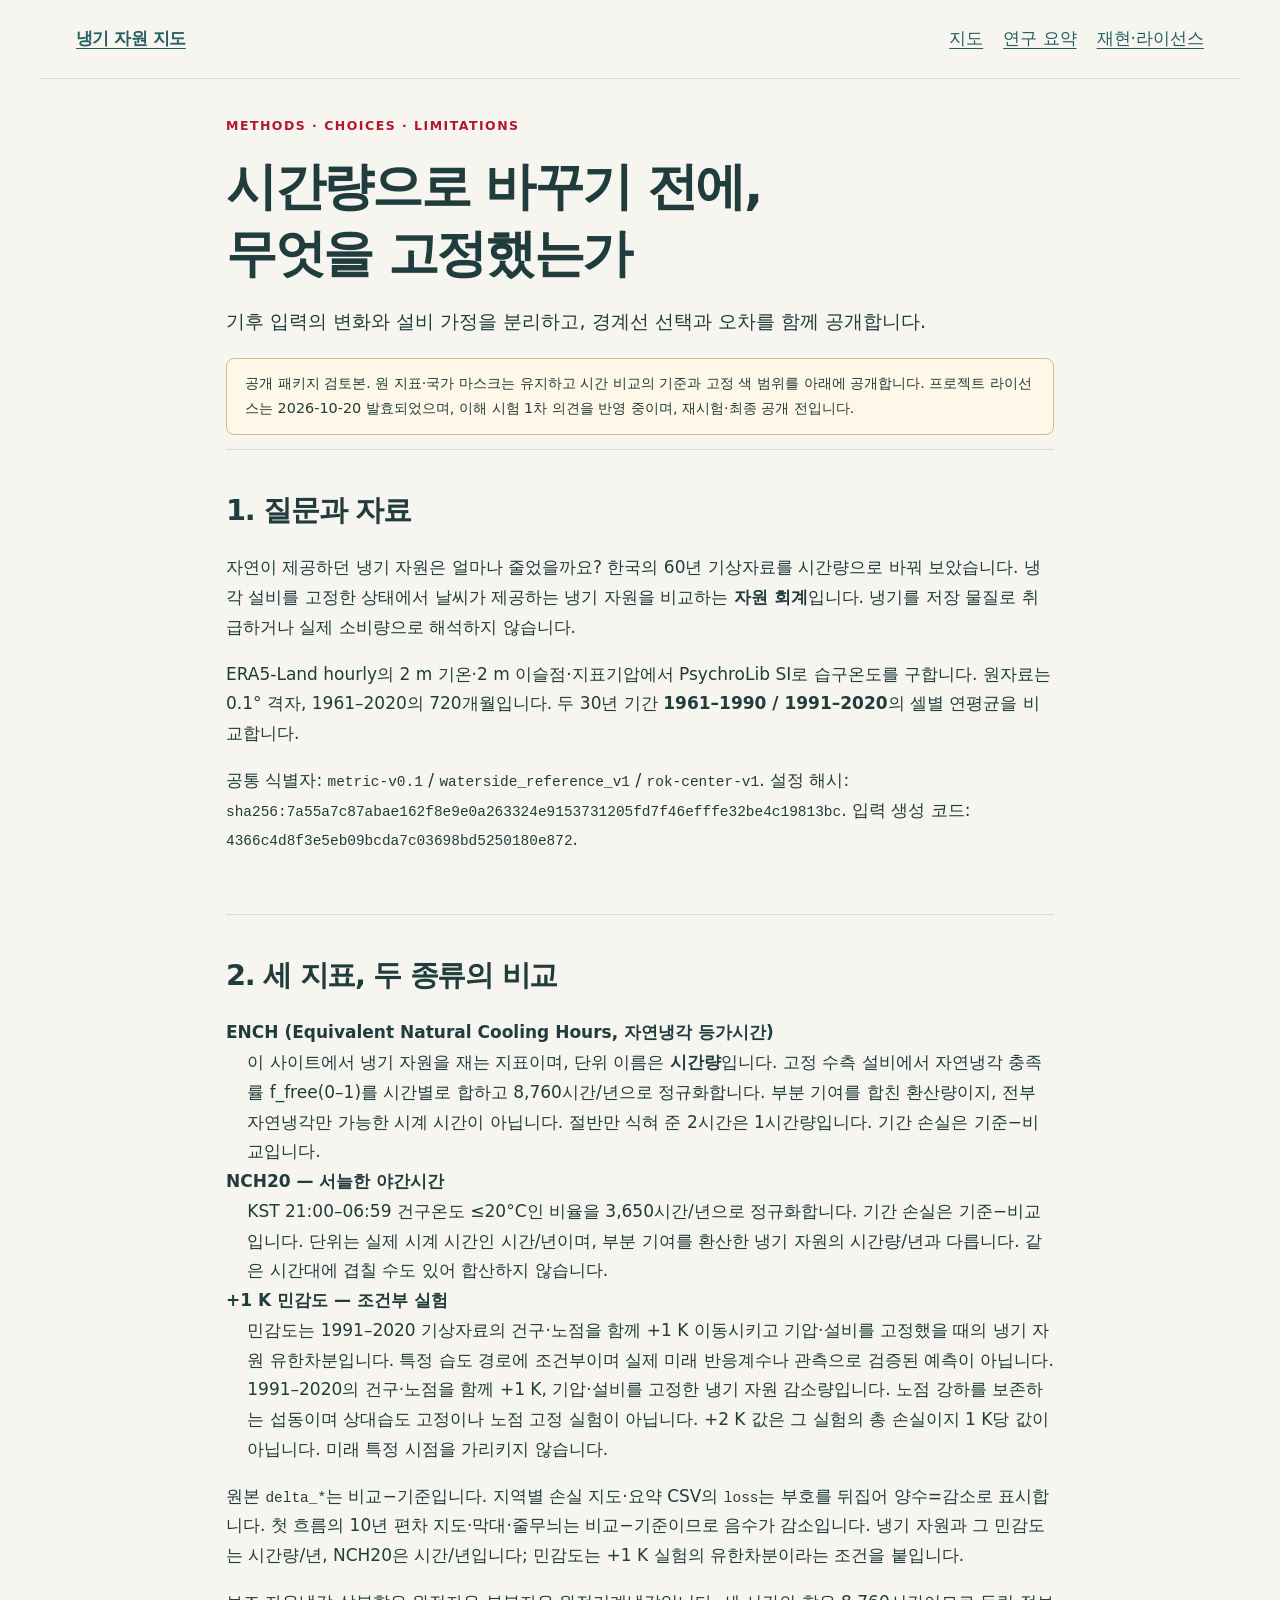
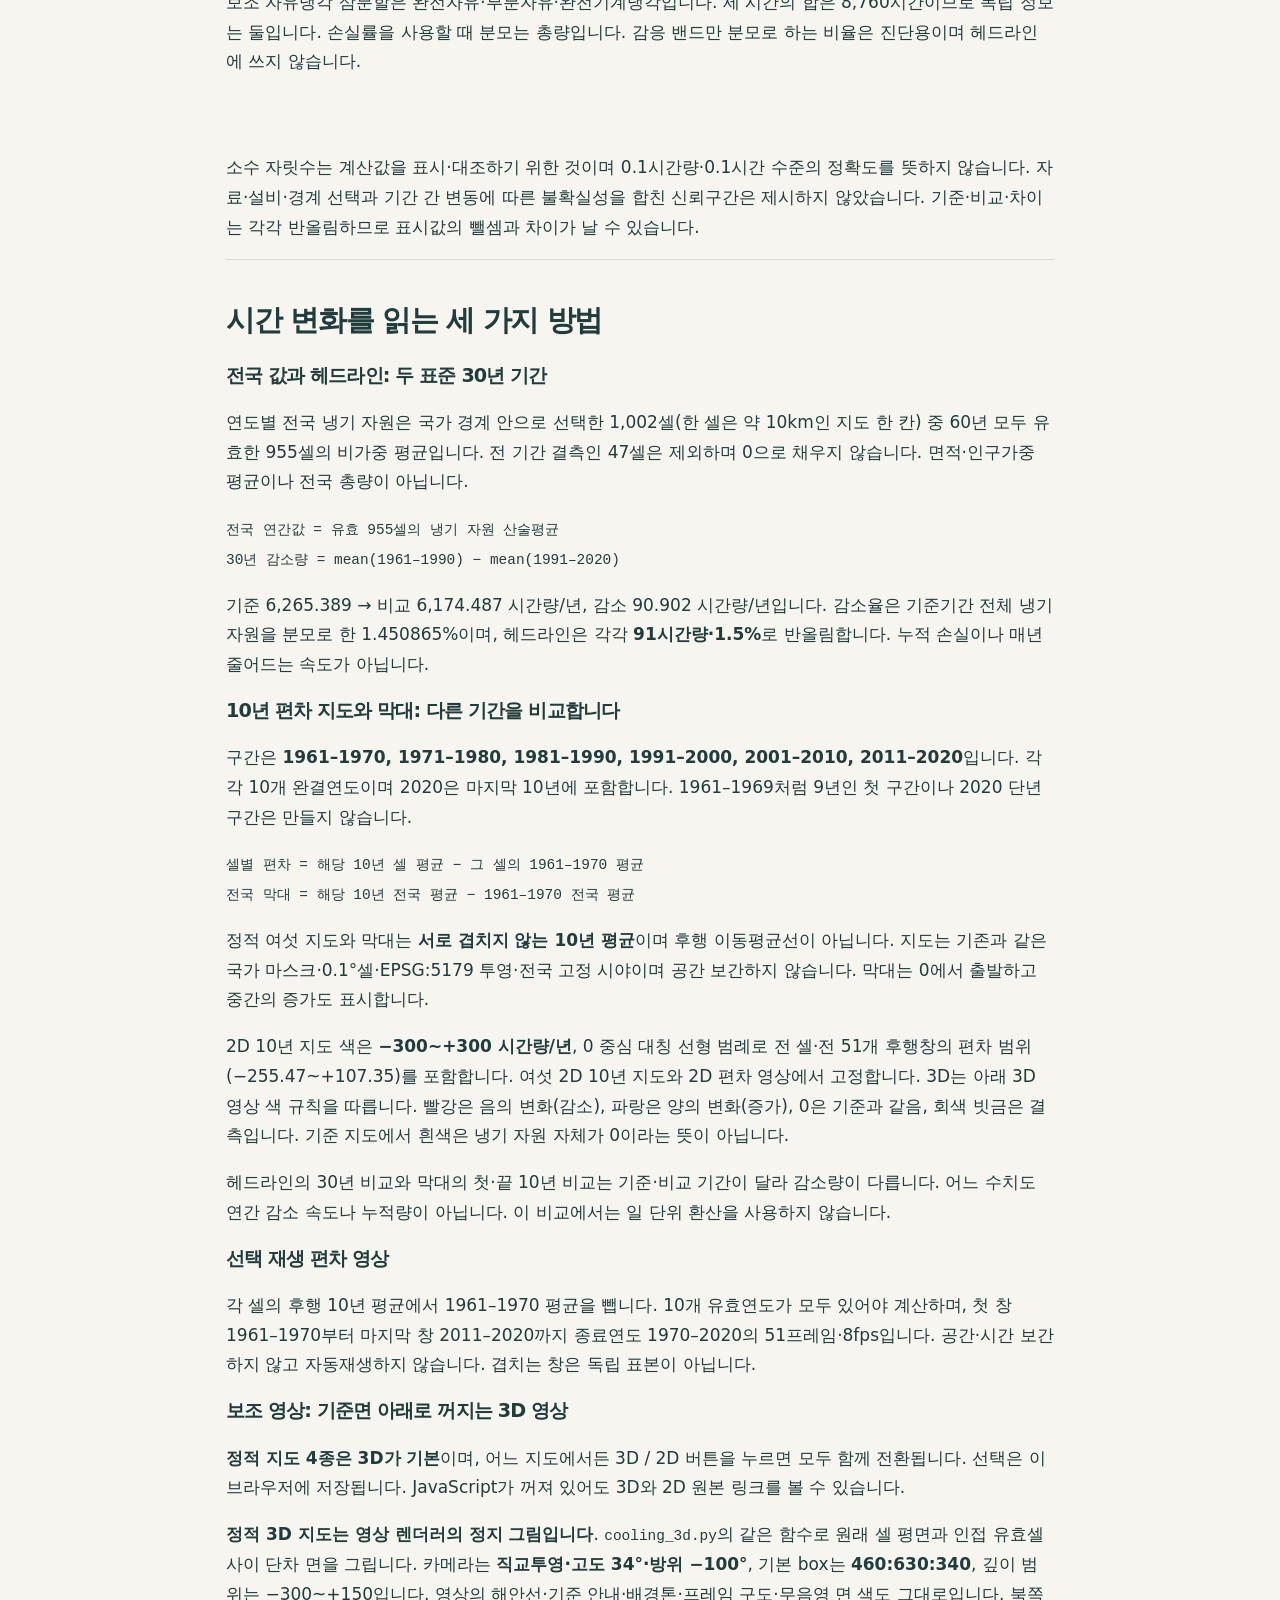
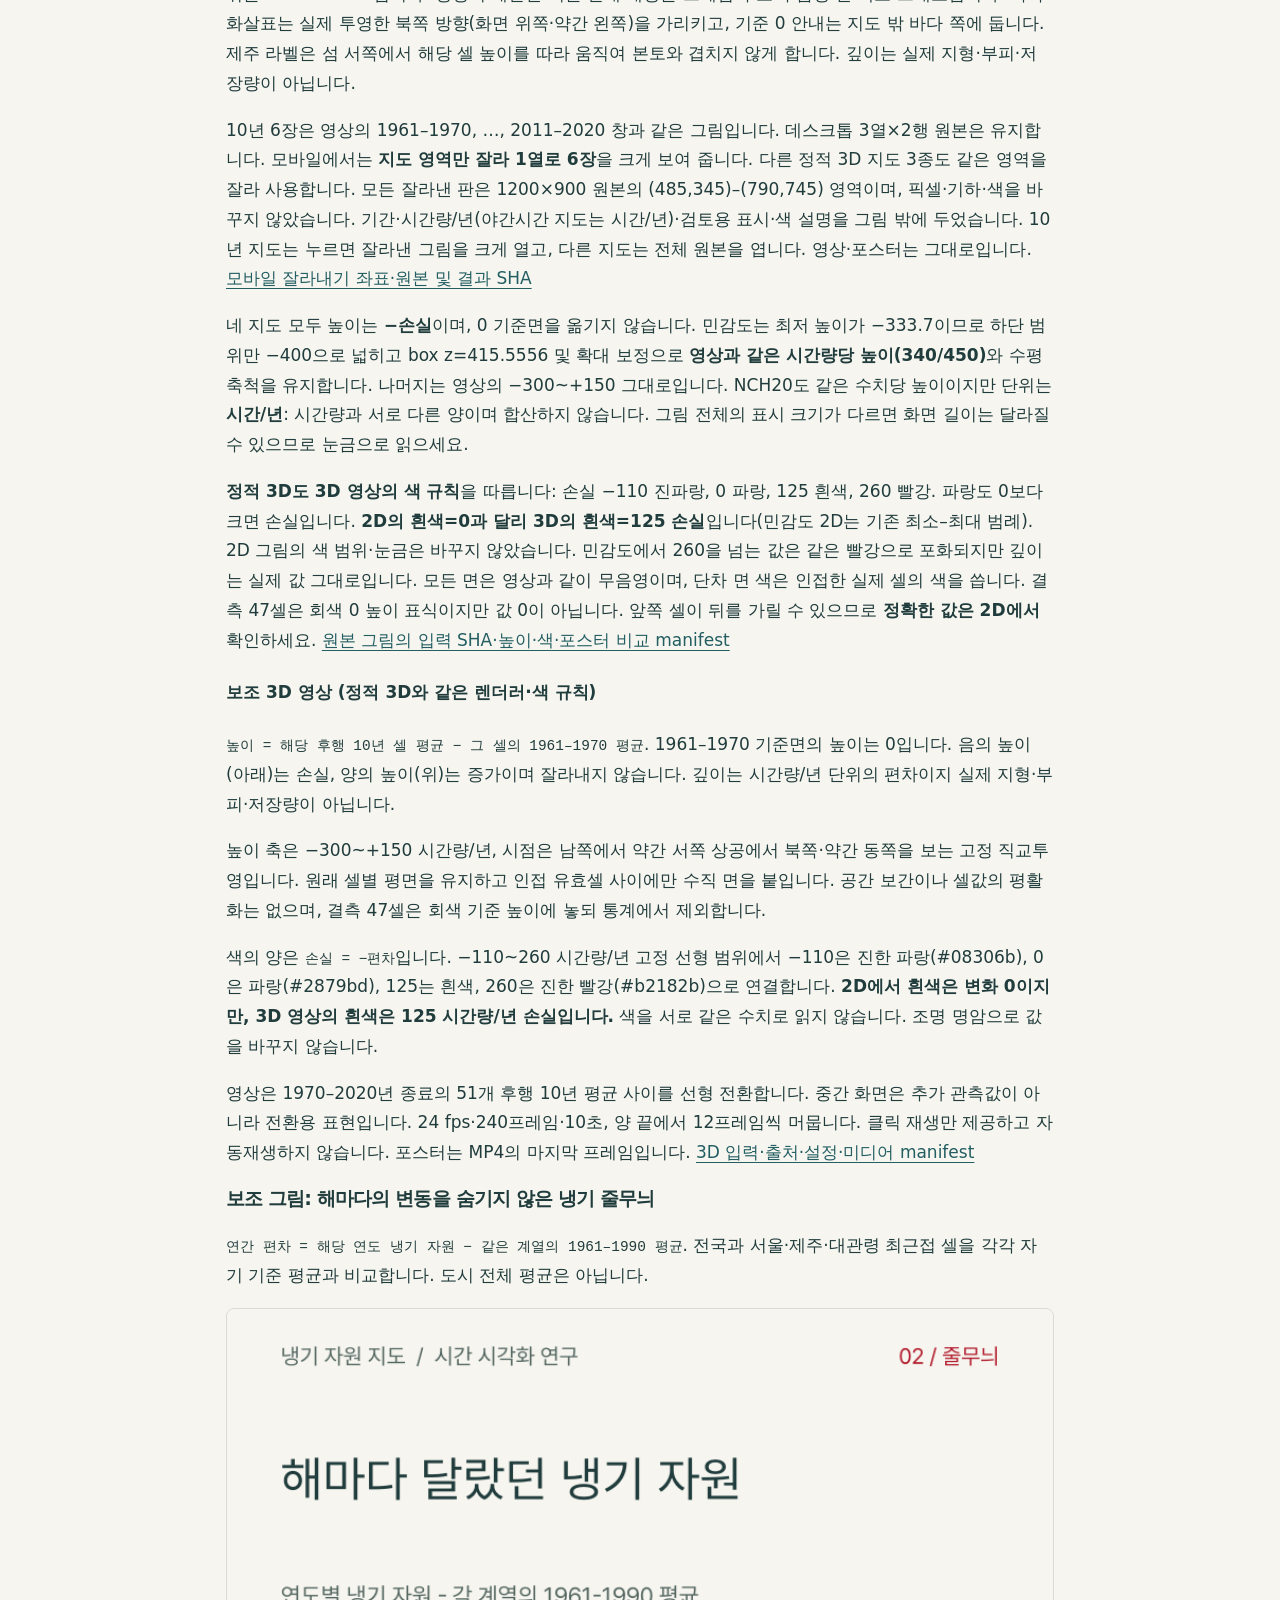
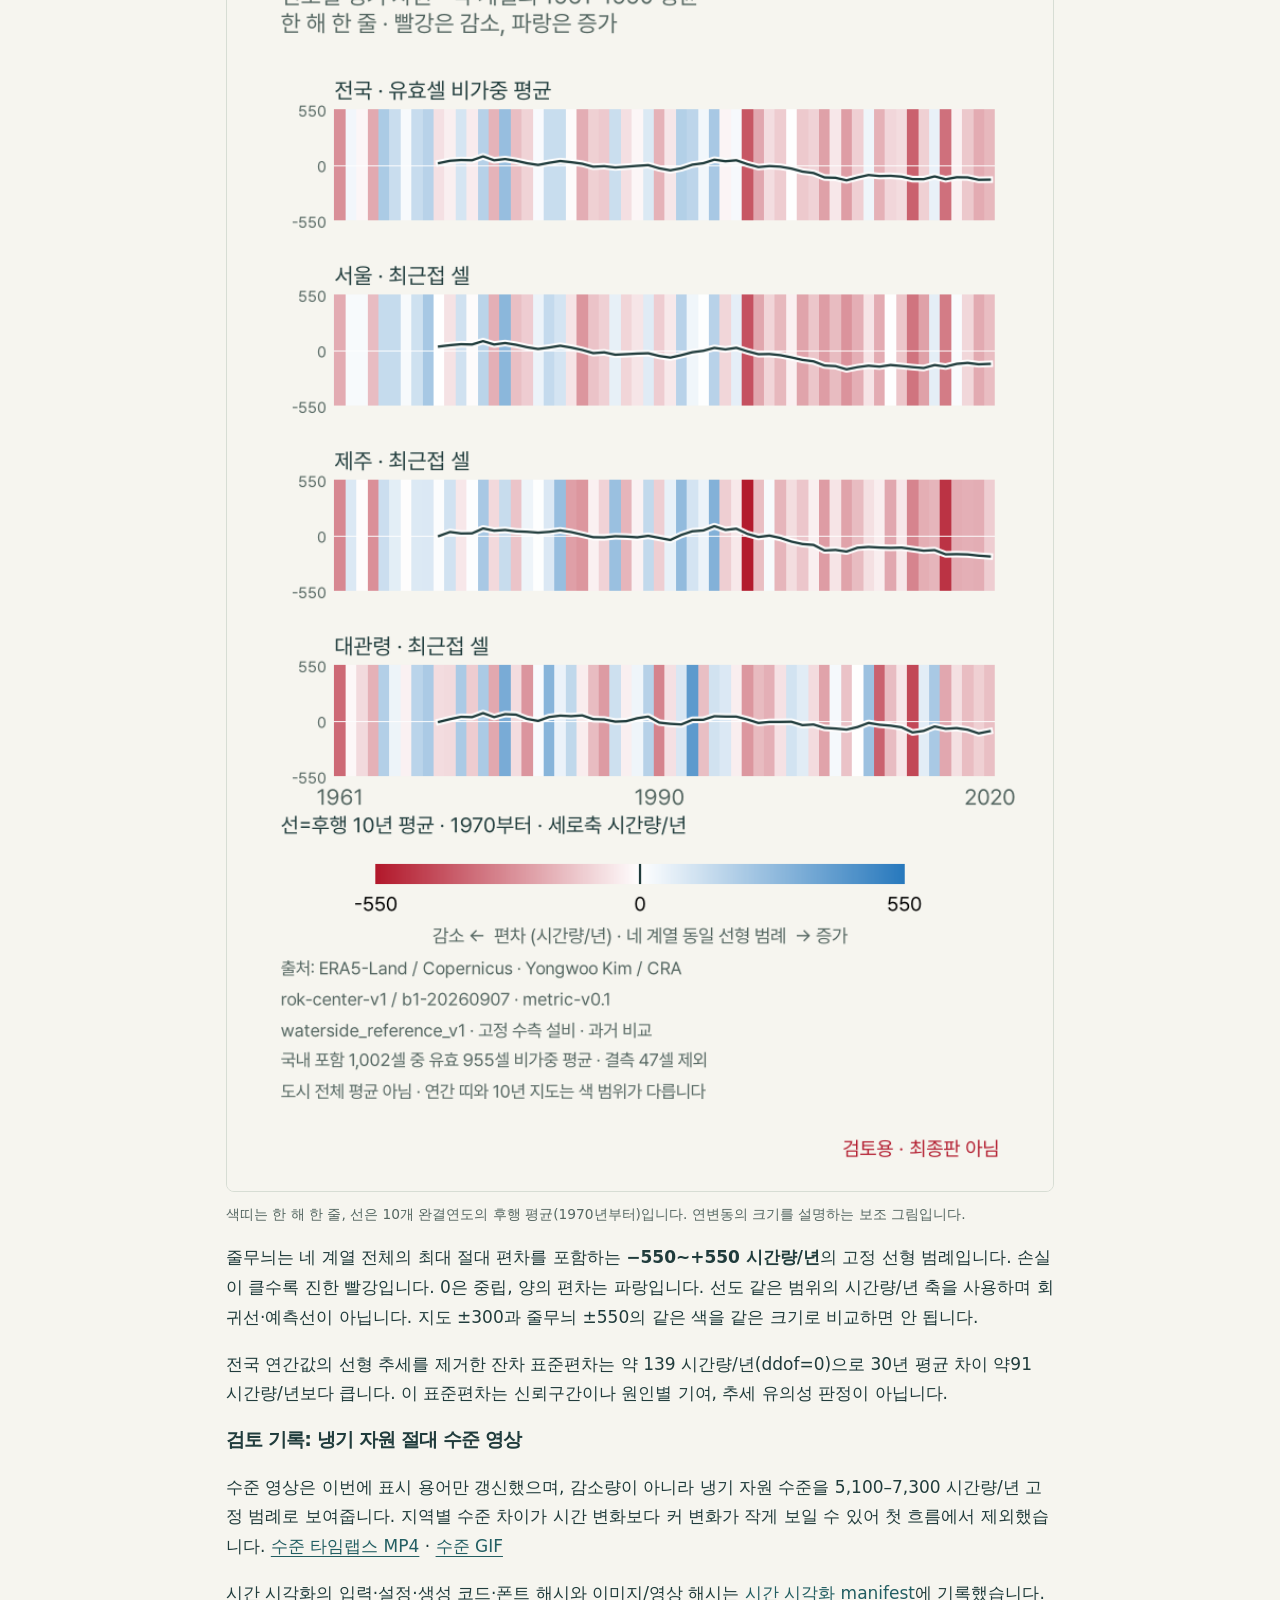
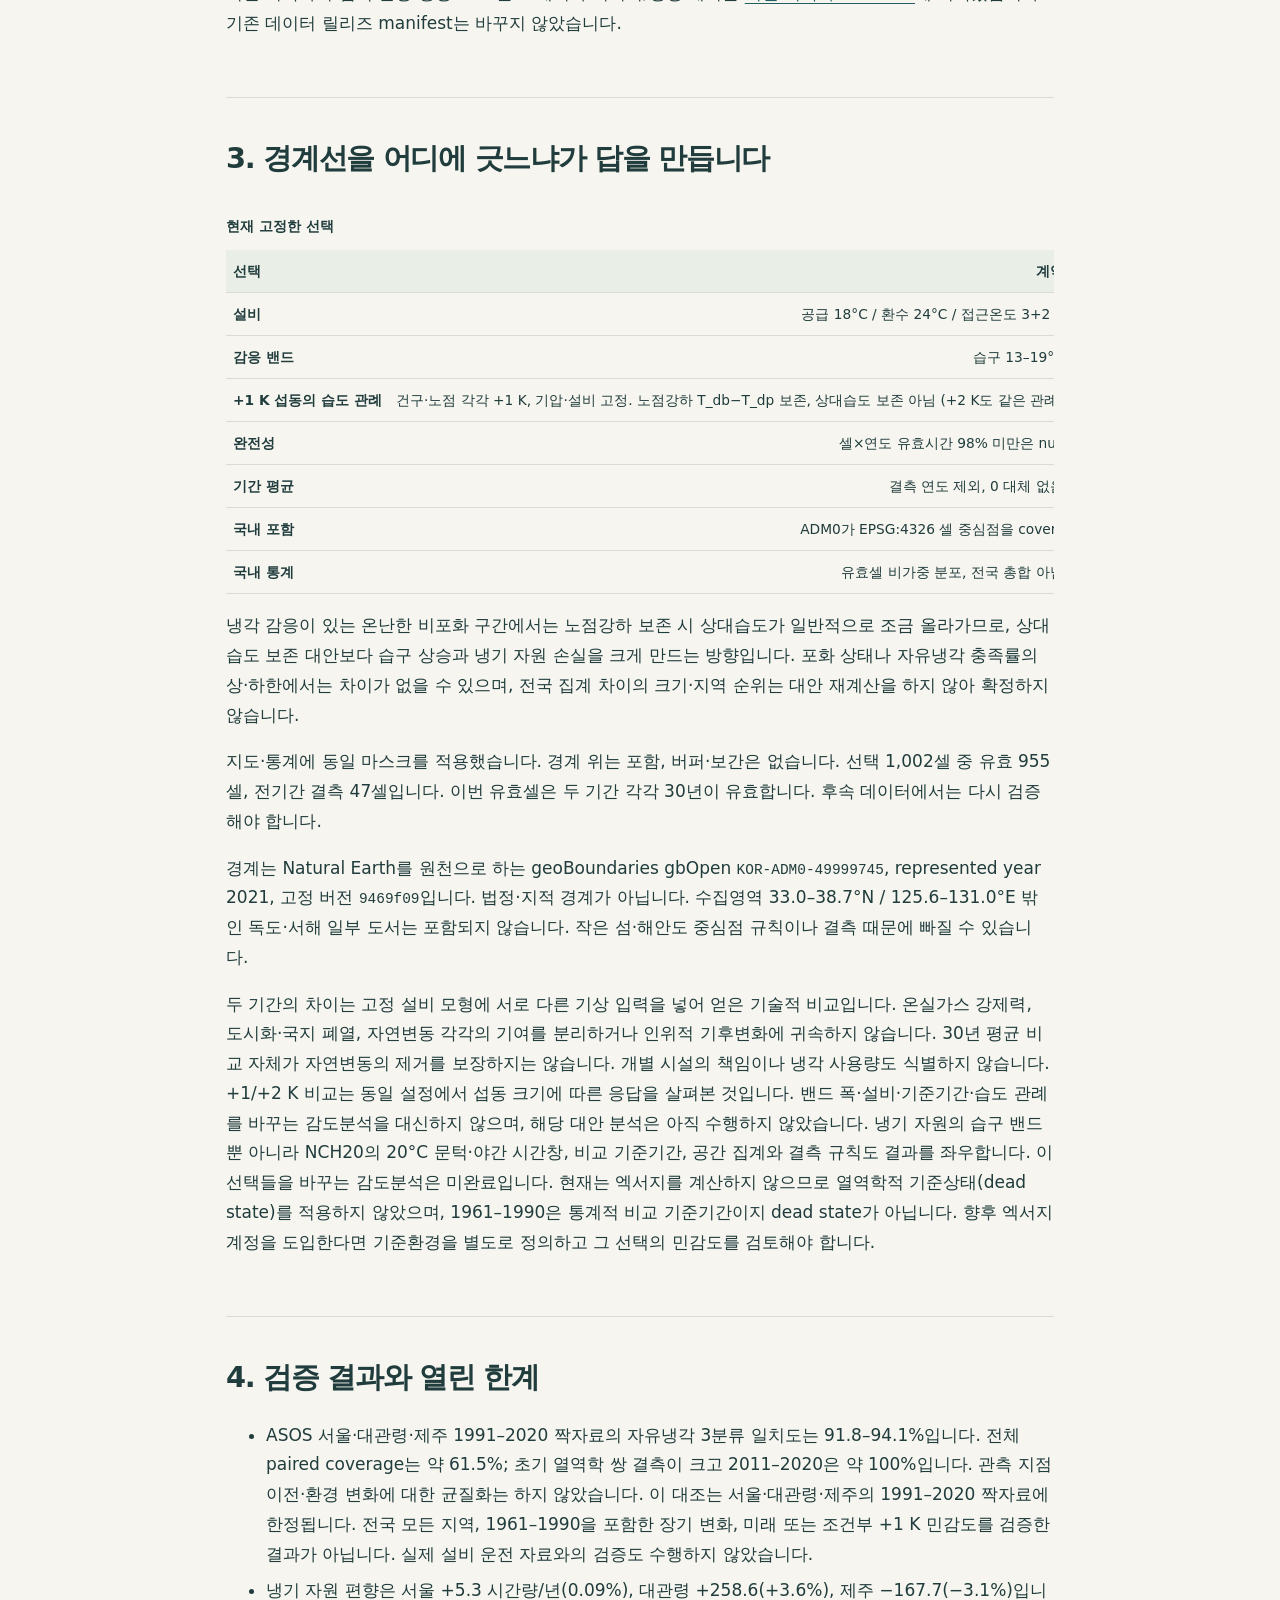
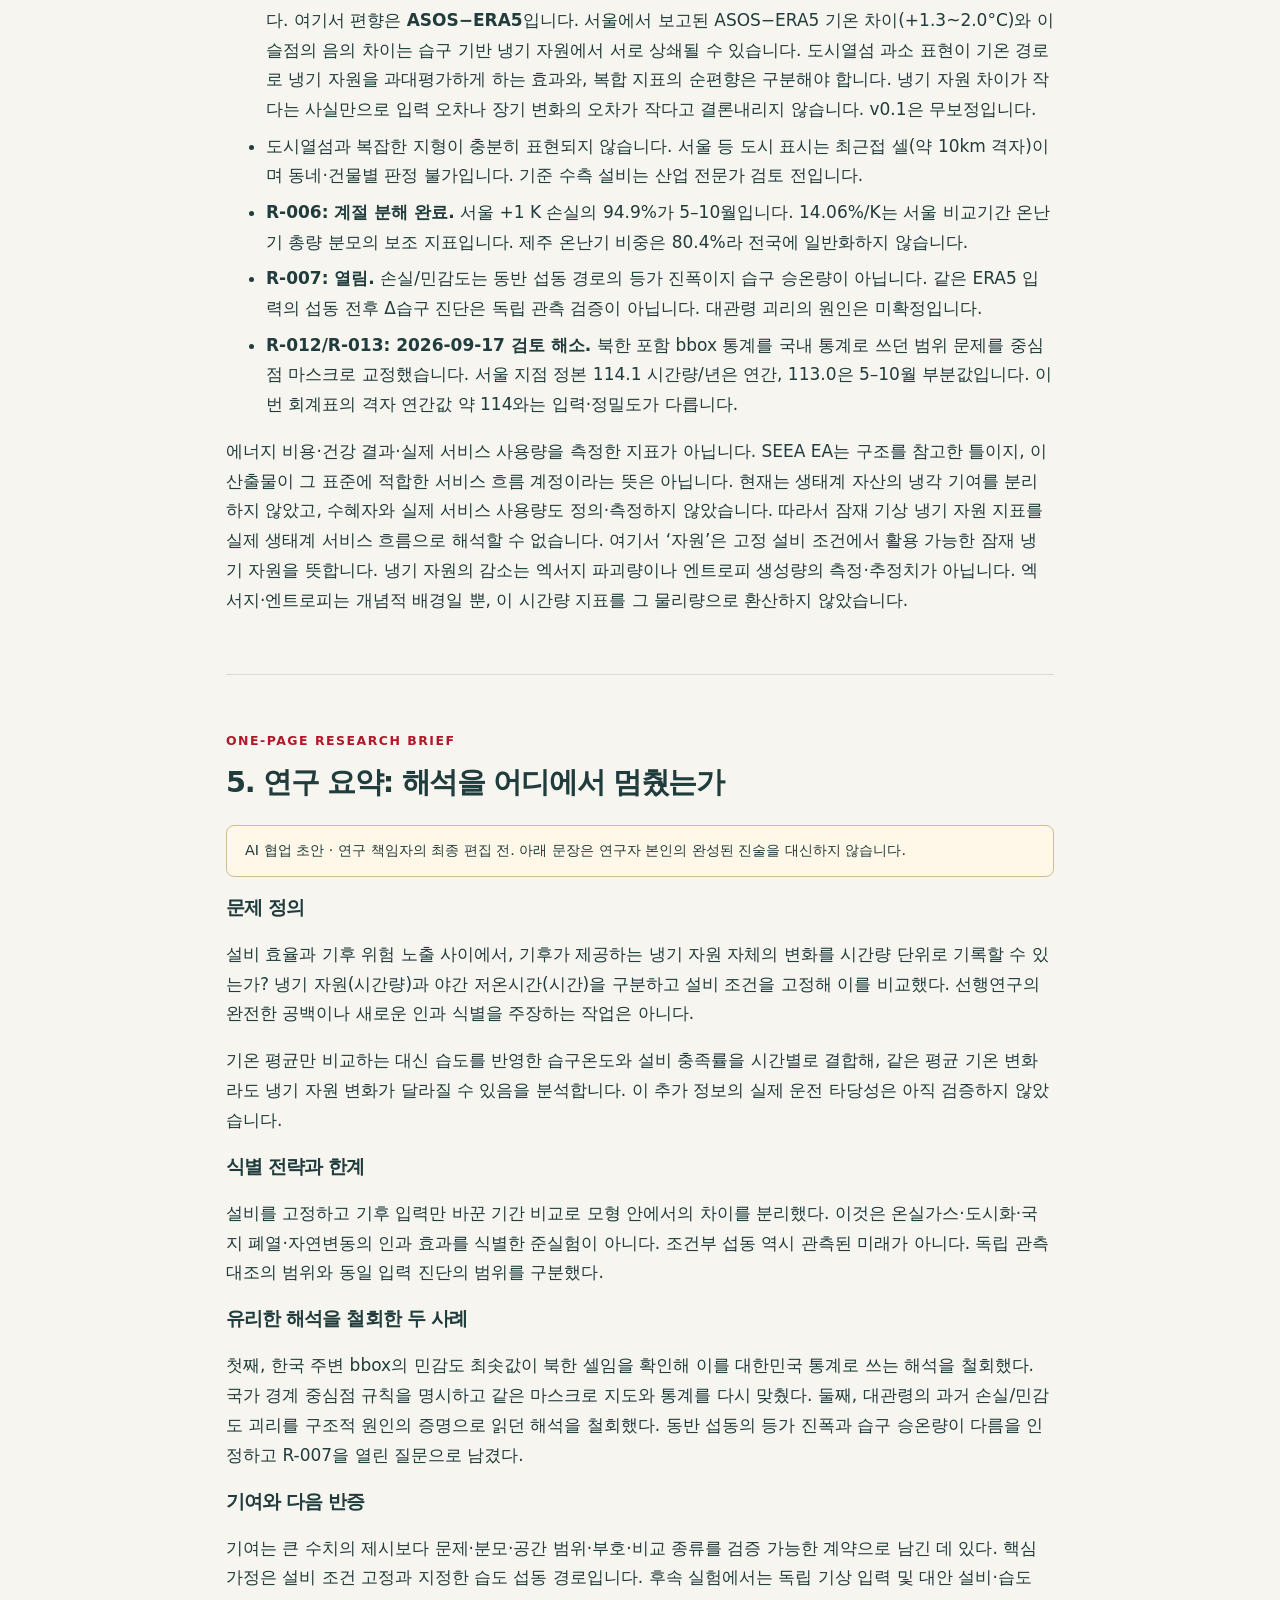
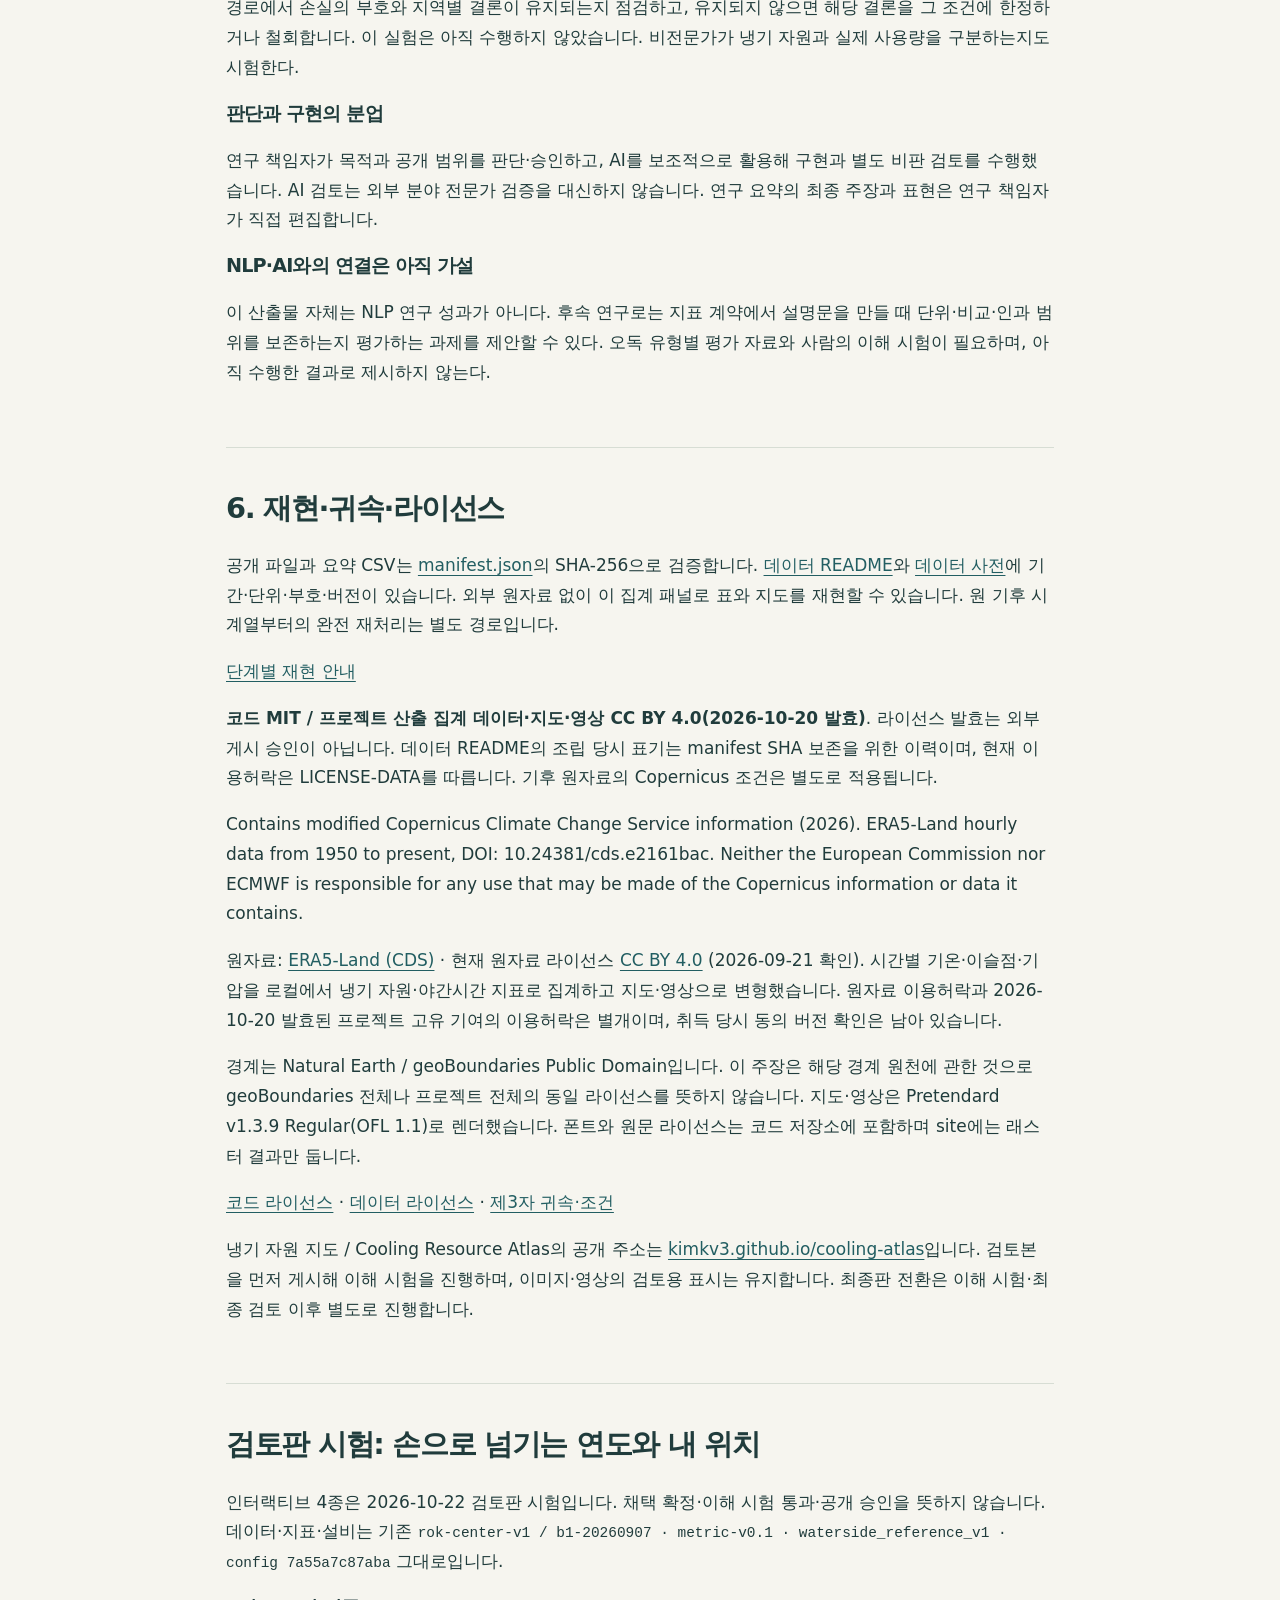
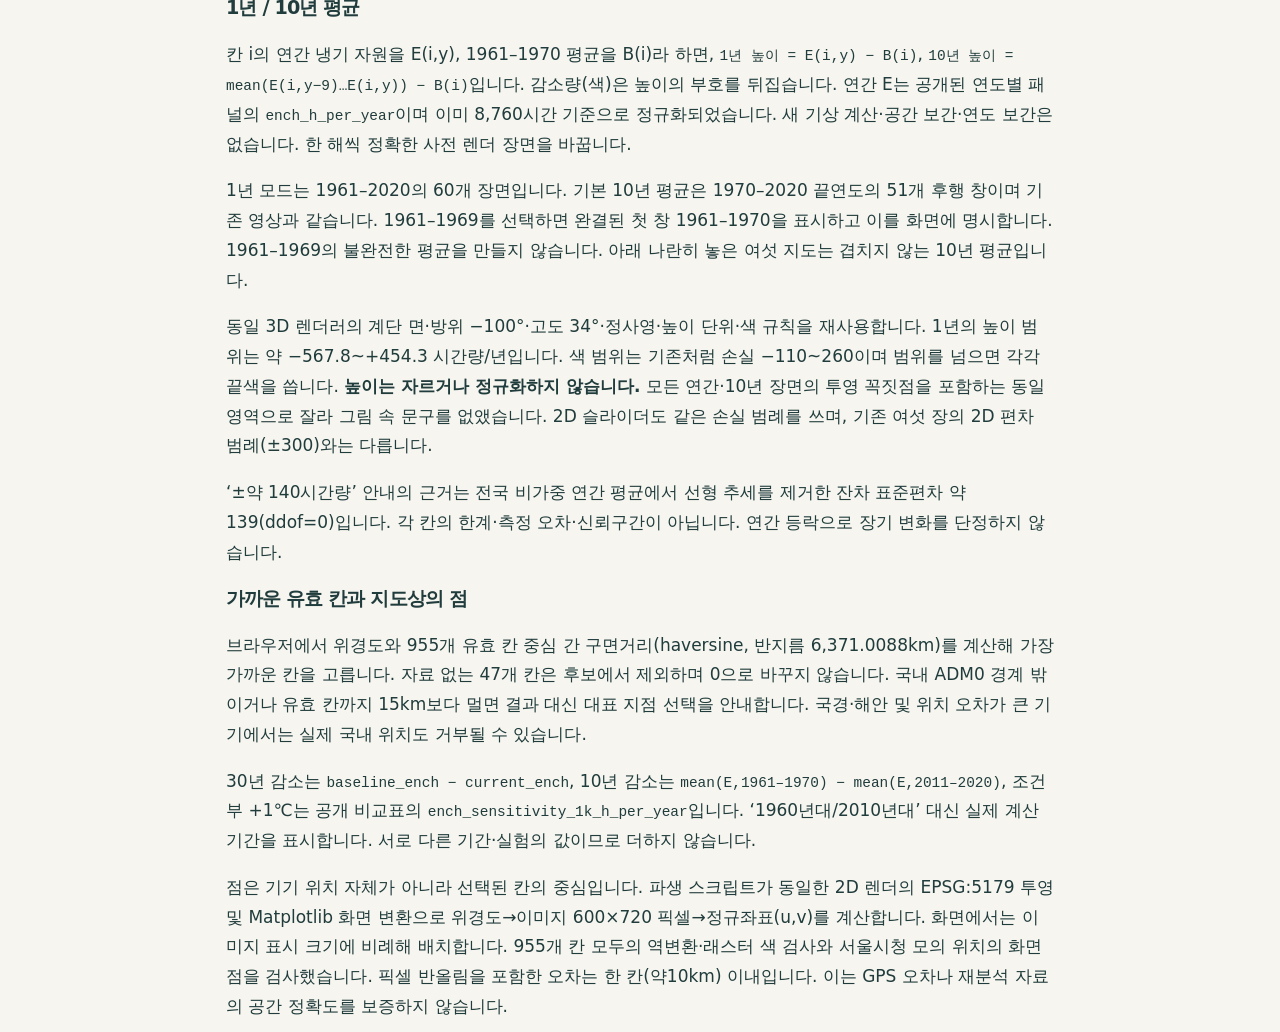
==== commit 9b9656a8: "검토판 갱신: 인터랙티브 4종 (원본 38f14d6)" ====
--- a/methodology.html
+++ b/methodology.html
@@ -12,4 +12,18 @@
 <section id="choices"><h2>3. 경계선을 어디에 긋느냐가 답을 만듭니다</h2><div class="table-scroll"><table><caption>현재 고정한 선택</caption><thead><tr><th scope="col">선택</th><th scope="col">계약</th></tr></thead><tbody><tr><th scope="row">설비</th><td>공급 18°C / 환수 24°C / 접근온도 3+2 K</td></tr><tr><th scope="row">감응 밴드</th><td>습구 13–19°C</td></tr><tr><th scope="row">+1 K 섭동의 습도 관례</th><td>건구·노점 각각 +1 K, 기압·설비 고정. 노점강하 T_db−T_dp 보존, 상대습도 보존 아님 (+2 K도 같은 관례)</td></tr><tr><th scope="row">완전성</th><td>셀×연도 유효시간 98% 미만은 null</td></tr><tr><th scope="row">기간 평균</th><td>결측 연도 제외, 0 대체 없음</td></tr><tr><th scope="row">국내 포함</th><td>ADM0가 EPSG:4326 셀 중심점을 covers</td></tr><tr><th scope="row">국내 통계</th><td>유효셀 비가중 분포, 전국 총합 아님</td></tr></tbody></table></div><p>냉각 감응이 있는 온난한 비포화 구간에서는 노점강하 보존 시 상대습도가 일반적으로 조금 올라가므로, 상대습도 보존 대안보다 습구 상승과 냉기 자원 손실을 크게 만드는 방향입니다. 포화 상태나 자유냉각 충족률의 상·하한에서는 차이가 없을 수 있으며, 전국 집계 차이의 크기·지역 순위는 대안 재계산을 하지 않아 확정하지 않습니다.</p><p>지도·통계에 동일 마스크를 적용했습니다. 경계 위는 포함, 버퍼·보간은 없습니다. 선택 1,002셀 중 유효 955셀, 전기간 결측 47셀입니다. 이번 유효셀은 두 기간 각각 30년이 유효합니다. 후속 데이터에서는 다시 검증해야 합니다.</p><p>경계는 Natural Earth를 원천으로 하는 geoBoundaries gbOpen <code>KOR-ADM0-49999745</code>, represented year 2021, 고정 버전 <code>9469f09</code>입니다. 법정·지적 경계가 아닙니다. 수집영역 33.0–38.7°N / 125.6–131.0°E 밖인 독도·서해 일부 도서는 포함되지 않습니다. 작은 섬·해안도 중심점 규칙이나 결측 때문에 빠질 수 있습니다.</p><p>두 기간의 차이는 고정 설비 모형에 서로 다른 기상 입력을 넣어 얻은 기술적 비교입니다. 온실가스 강제력, 도시화·국지 폐열, 자연변동 각각의 기여를 분리하거나 인위적 기후변화에 귀속하지 않습니다. 30년 평균 비교 자체가 자연변동의 제거를 보장하지는 않습니다. 개별 시설의 책임이나 냉각 사용량도 식별하지 않습니다. +1/+2 K 비교는 동일 설정에서 섭동 크기에 따른 응답을 살펴본 것입니다. 밴드 폭·설비·기준기간·습도 관례를 바꾸는 감도분석을 대신하지 않으며, 해당 대안 분석은 아직 수행하지 않았습니다. 냉기 자원의 습구 밴드뿐 아니라 NCH20의 20°C 문턱·야간 시간창, 비교 기준기간, 공간 집계와 결측 규칙도 결과를 좌우합니다. 이 선택들을 바꾸는 감도분석은 미완료입니다. 현재는 엑서지를 계산하지 않으므로 열역학적 기준상태(dead state)를 적용하지 않았으며, 1961–1990은 통계적 비교 기준기간이지 dead state가 아닙니다. 향후 엑서지 계정을 도입한다면 기준환경을 별도로 정의하고 그 선택의 민감도를 검토해야 합니다.</p></section>
 <section id="limits"><h2>4. 검증 결과와 열린 한계</h2><ul><li>ASOS 서울·대관령·제주 1991–2020 짝자료의 자유냉각 3분류 일치도는 91.8–94.1%입니다. 전체 paired coverage는 약 61.5%; 초기 열역학 쌍 결측이 크고 2011–2020은 약 100%입니다. 관측 지점 이전·환경 변화에 대한 균질화는 하지 않았습니다. 이 대조는 서울·대관령·제주의 1991–2020 짝자료에 한정됩니다. 전국 모든 지역, 1961–1990을 포함한 장기 변화, 미래 또는 조건부 +1 K 민감도를 검증한 결과가 아닙니다. 실제 설비 운전 자료와의 검증도 수행하지 않았습니다.</li><li>냉기 자원 편향은 서울 +5.3 시간량/년(0.09%), 대관령 +258.6(+3.6%), 제주 −167.7(−3.1%)입니다. 여기서 편향은 <strong>ASOS−ERA5</strong>입니다. 서울에서 보고된 ASOS−ERA5 기온 차이(+1.3~2.0°C)와 이슬점의 음의 차이는 습구 기반 냉기 자원에서 서로 상쇄될 수 있습니다. 도시열섬 과소 표현이 기온 경로로 냉기 자원을 과대평가하게 하는 효과와, 복합 지표의 순편향은 구분해야 합니다. 냉기 자원 차이가 작다는 사실만으로 입력 오차나 장기 변화의 오차가 작다고 결론내리지 않습니다. v0.1은 무보정입니다.</li><li>도시열섬과 복잡한 지형이 충분히 표현되지 않습니다. 서울 등 도시 표시는 최근접 셀(약 10km 격자)이며 동네·건물별 판정 불가입니다. 기준 수측 설비는 산업 전문가 검토 전입니다.</li><li><strong>R-006: 계절 분해 완료.</strong> 서울 +1 K 손실의 94.9%가 5–10월입니다. 14.06%/K는 서울 비교기간 온난기 총량 분모의 보조 지표입니다. 제주 온난기 비중은 80.4%라 전국에 일반화하지 않습니다.</li><li><strong>R-007: 열림.</strong> 손실/민감도는 동반 섭동 경로의 등가 진폭이지 습구 승온량이 아닙니다. 같은 ERA5 입력의 섭동 전후 Δ습구 진단은 독립 관측 검증이 아닙니다. 대관령 괴리의 원인은 미확정입니다.</li><li><strong>R-012/R-013: 2026-09-17 검토 해소.</strong> 북한 포함 bbox 통계를 국내 통계로 쓰던 범위 문제를 중심점 마스크로 교정했습니다. 서울 지점 정본 114.1 시간량/년은 연간, 113.0은 5–10월 부분값입니다. 이번 회계표의 격자 연간값 약 114와는 입력·정밀도가 다릅니다.</li></ul><p>에너지 비용·건강 결과·실제 서비스 사용량을 측정한 지표가 아닙니다. SEEA EA는 구조를 참고한 틀이지, 이 산출물이 그 표준에 적합한 서비스 흐름 계정이라는 뜻은 아닙니다. 현재는 생태계 자산의 냉각 기여를 분리하지 않았고, 수혜자와 실제 서비스 사용량도 정의·측정하지 않았습니다. 따라서 잠재 기상 냉기 자원 지표를 실제 생태계 서비스 흐름으로 해석할 수 없습니다. 여기서 ‘자원’은 고정 설비 조건에서 활용 가능한 잠재 냉기 자원을 뜻합니다. 냉기 자원의 감소는 엑서지 파괴량이나 엔트로피 생성량의 측정·추정치가 아닙니다. 엑서지·엔트로피는 개념적 배경일 뿐, 이 시간량 지표를 그 물리량으로 환산하지 않았습니다.</p></section>
 <section id="research"><p class="eyebrow">One-page research brief</p><h2>5. 연구 요약: 해석을 어디에서 멈췄는가</h2><p class="status">AI 협업 초안 · 연구 책임자의 최종 편집 전. 아래 문장은 연구자 본인의 완성된 진술을 대신하지 않습니다.</p><h3>문제 정의</h3><p>설비 효율과 기후 위험 노출 사이에서, 기후가 제공하는 냉기 자원 자체의 변화를 시간량 단위로 기록할 수 있는가? 냉기 자원(시간량)과 야간 저온시간(시간)을 구분하고 설비 조건을 고정해 이를 비교했다. 선행연구의 완전한 공백이나 새로운 인과 식별을 주장하는 작업은 아니다.</p><p>기온 평균만 비교하는 대신 습도를 반영한 습구온도와 설비 충족률을 시간별로 결합해, 같은 평균 기온 변화라도 냉기 자원 변화가 달라질 수 있음을 분석합니다. 이 추가 정보의 실제 운전 타당성은 아직 검증하지 않았습니다.</p><h3>식별 전략과 한계</h3><p>설비를 고정하고 기후 입력만 바꾼 기간 비교로 모형 안에서의 차이를 분리했다. 이것은 온실가스·도시화·국지 폐열·자연변동의 인과 효과를 식별한 준실험이 아니다. 조건부 섭동 역시 관측된 미래가 아니다. 독립 관측 대조의 범위와 동일 입력 진단의 범위를 구분했다.</p><h3>유리한 해석을 철회한 두 사례</h3><p>첫째, 한국 주변 bbox의 민감도 최솟값이 북한 셀임을 확인해 이를 대한민국 통계로 쓰는 해석을 철회했다. 국가 경계 중심점 규칙을 명시하고 같은 마스크로 지도와 통계를 다시 맞췄다. 둘째, 대관령의 과거 손실/민감도 괴리를 구조적 원인의 증명으로 읽던 해석을 철회했다. 동반 섭동의 등가 진폭과 습구 승온량이 다름을 인정하고 R-007을 열린 질문으로 남겼다.</p><h3>기여와 다음 반증</h3><p>기여는 큰 수치의 제시보다 문제·분모·공간 범위·부호·비교 종류를 검증 가능한 계약으로 남긴 데 있다. 핵심 가정은 설비 조건 고정과 지정한 습도 섭동 경로입니다. 후속 실험에서는 독립 기상 입력 및 대안 설비·습도 경로에서 손실의 부호와 지역별 결론이 유지되는지 점검하고, 유지되지 않으면 해당 결론을 그 조건에 한정하거나 철회합니다. 이 실험은 아직 수행하지 않았습니다. 비전문가가 냉기 자원과 실제 사용량을 구분하는지도 시험한다.</p><h3>판단과 구현의 분업</h3><p>연구 책임자가 목적과 공개 범위를 판단·승인하고, AI를 보조적으로 활용해 구현과 별도 비판 검토를 수행했습니다. AI 검토는 외부 분야 전문가 검증을 대신하지 않습니다. 연구 요약의 최종 주장과 표현은 연구 책임자가 직접 편집합니다.</p><h3>NLP·AI와의 연결은 아직 가설</h3><p>이 산출물 자체는 NLP 연구 성과가 아니다. 후속 연구로는 지표 계약에서 설명문을 만들 때 단위·비교·인과 범위를 보존하는지 평가하는 과제를 제안할 수 있다. 오독 유형별 평가 자료와 사람의 이해 시험이 필요하며, 아직 수행한 결과로 제시하지 않는다.</p></section>
-<section id="reproduce"><h2>6. 재현·귀속·라이선스</h2><p>공개 파일과 요약 CSV는 <a href="data/rok-center-v1-b1-20260907/manifest.json">manifest.json</a>의 SHA-256으로 검증합니다. <a href="data/rok-center-v1-b1-20260907/README.md">데이터 README</a>와 <a href="data/rok-center-v1-b1-20260907/DATA_DICTIONARY.md">데이터 사전</a>에 기간·단위·부호·버전이 있습니다. 외부 원자료 없이 이 집계 패널로 표와 지도를 재현할 수 있습니다. 원 기후 시계열부터의 완전 재처리는 별도 경로입니다.</p><p><a href="reproduce.md">단계별 재현 안내</a></p><p><strong>코드 MIT / 프로젝트 산출 집계 데이터·지도·영상 CC BY 4.0(2026-10-20 발효)</strong>. 라이선스 발효는 외부 게시 승인이 아닙니다. 데이터 README의 조립 당시 표기는 manifest SHA 보존을 위한 이력이며, 현재 이용허락은 LICENSE-DATA를 따릅니다. 기후 원자료의 Copernicus 조건은 별도로 적용됩니다.</p><p>Contains modified Copernicus Climate Change Service information (2026). ERA5-Land hourly data from 1950 to present, DOI: 10.24381/cds.e2161bac. Neither the European Commission nor ECMWF is responsible for any use that may be made of the Copernicus information or data it contains.</p><p>원자료: <a href="https://cds.climate.copernicus.eu/datasets/reanalysis-era5-land">ERA5-Land (CDS)</a> · 현재 원자료 라이선스 <a href="https://creativecommons.org/licenses/by/4.0/">CC BY 4.0</a> (2026-09-21 확인). 시간별 기온·이슬점·기압을 로컬에서 냉기 자원·야간시간 지표로 집계하고 지도·영상으로 변형했습니다. 원자료 이용허락과 2026-10-20 발효된 프로젝트 고유 기여의 이용허락은 별개이며, 취득 당시 동의 버전 확인은 남아 있습니다.</p><p>경계는 Natural Earth / geoBoundaries Public Domain입니다. 이 주장은 해당 경계 원천에 관한 것으로 geoBoundaries 전체나 프로젝트 전체의 동일 라이선스를 뜻하지 않습니다. 지도·영상은 Pretendard v1.3.9 Regular(OFL 1.1)로 렌더했습니다. 폰트와 원문 라이선스는 코드 저장소에 포함하며 site에는 래스터 결과만 둡니다.</p><p><a href="LICENSE">코드 라이선스</a> · <a href="LICENSE-DATA">데이터 라이선스</a> · <a href="NOTICE">제3자 귀속·조건</a></p><p>냉기 자원 지도 / Cooling Resource Atlas의 공개 주소는 <a href="https://kimkv3.github.io/cooling-atlas">kimkv3.github.io/cooling-atlas</a>입니다. 검토본을 먼저 게시해 이해 시험을 진행하며, 이미지·영상의 검토용 표시는 유지합니다. 최종판 전환은 이해 시험·최종 검토 이후 별도로 진행합니다.</p></section></main><footer><a href="index.html">← 지도와 회계표로 돌아가기</a> · 방법론 초안 v1 및 2026-09-17 검토 및 2026-10-20 시간 시각화 배치 반영</footer></body></html>
+<section id="reproduce"><h2>6. 재현·귀속·라이선스</h2><p>공개 파일과 요약 CSV는 <a href="data/rok-center-v1-b1-20260907/manifest.json">manifest.json</a>의 SHA-256으로 검증합니다. <a href="data/rok-center-v1-b1-20260907/README.md">데이터 README</a>와 <a href="data/rok-center-v1-b1-20260907/DATA_DICTIONARY.md">데이터 사전</a>에 기간·단위·부호·버전이 있습니다. 외부 원자료 없이 이 집계 패널로 표와 지도를 재현할 수 있습니다. 원 기후 시계열부터의 완전 재처리는 별도 경로입니다.</p><p><a href="reproduce.md">단계별 재현 안내</a></p><p><strong>코드 MIT / 프로젝트 산출 집계 데이터·지도·영상 CC BY 4.0(2026-10-20 발효)</strong>. 라이선스 발효는 외부 게시 승인이 아닙니다. 데이터 README의 조립 당시 표기는 manifest SHA 보존을 위한 이력이며, 현재 이용허락은 LICENSE-DATA를 따릅니다. 기후 원자료의 Copernicus 조건은 별도로 적용됩니다.</p><p>Contains modified Copernicus Climate Change Service information (2026). ERA5-Land hourly data from 1950 to present, DOI: 10.24381/cds.e2161bac. Neither the European Commission nor ECMWF is responsible for any use that may be made of the Copernicus information or data it contains.</p><p>원자료: <a href="https://cds.climate.copernicus.eu/datasets/reanalysis-era5-land">ERA5-Land (CDS)</a> · 현재 원자료 라이선스 <a href="https://creativecommons.org/licenses/by/4.0/">CC BY 4.0</a> (2026-09-21 확인). 시간별 기온·이슬점·기압을 로컬에서 냉기 자원·야간시간 지표로 집계하고 지도·영상으로 변형했습니다. 원자료 이용허락과 2026-10-20 발효된 프로젝트 고유 기여의 이용허락은 별개이며, 취득 당시 동의 버전 확인은 남아 있습니다.</p><p>경계는 Natural Earth / geoBoundaries Public Domain입니다. 이 주장은 해당 경계 원천에 관한 것으로 geoBoundaries 전체나 프로젝트 전체의 동일 라이선스를 뜻하지 않습니다. 지도·영상은 Pretendard v1.3.9 Regular(OFL 1.1)로 렌더했습니다. 폰트와 원문 라이선스는 코드 저장소에 포함하며 site에는 래스터 결과만 둡니다.</p><p><a href="LICENSE">코드 라이선스</a> · <a href="LICENSE-DATA">데이터 라이선스</a> · <a href="NOTICE">제3자 귀속·조건</a></p><p>냉기 자원 지도 / Cooling Resource Atlas의 공개 주소는 <a href="https://kimkv3.github.io/cooling-atlas">kimkv3.github.io/cooling-atlas</a>입니다. 검토본을 먼저 게시해 이해 시험을 진행하며, 이미지·영상의 검토용 표시는 유지합니다. 최종판 전환은 이해 시험·최종 검토 이후 별도로 진행합니다.</p></section><section id="interactive-method"><h2>검토판 시험: 손으로 넘기는 연도와 내 위치</h2>
+<p>인터랙티브 4종은 2026-10-22 검토판 시험입니다. 채택 확정·이해 시험 통과·공개 승인을 뜻하지 않습니다. 데이터·지표·설비는 기존 <code>rok-center-v1 / b1-20260907 · metric-v0.1 · waterside_reference_v1 · config 7a55a7c87aba</code> 그대로입니다.</p>
+<h3>1년 / 10년 평균</h3><p>칸 i의 연간 냉기 자원을 E(i,y), 1961–1970 평균을 B(i)라 하면, <code>1년 높이 = E(i,y) − B(i)</code>, <code>10년 높이 = mean(E(i,y−9)…E(i,y)) − B(i)</code>입니다. 감소량(색)은 높이의 부호를 뒤집습니다. 연간 E는 공개된 연도별 패널의 <code>ench_h_per_year</code>이며 이미 8,760시간 기준으로 정규화되었습니다. 새 기상 계산·공간 보간·연도 보간은 없습니다. 한 해씩 정확한 사전 렌더 장면을 바꿉니다.</p>
+<p>1년 모드는 1961–2020의 60개 장면입니다. 기본 10년 평균은 1970–2020 끝연도의 51개 후행 창이며 기존 영상과 같습니다. 1961–1969를 선택하면 완결된 첫 창 1961–1970을 표시하고 이를 화면에 명시합니다. 1961–1969의 불완전한 평균을 만들지 않습니다. 아래 나란히 놓은 여섯 지도는 겹치지 않는 10년 평균입니다.</p>
+<p>동일 3D 렌더러의 계단 면·방위 −100°·고도 34°·정사영·높이 단위·색 규칙을 재사용합니다. 1년의 높이 범위는 약 −567.8~+454.3 시간량/년입니다. 색 범위는 기존처럼 손실 −110~260이며 범위를 넘으면 각각 끝색을 씁니다. <strong>높이는 자르거나 정규화하지 않습니다.</strong> 모든 연간·10년 장면의 투영 꼭짓점을 포함하는 동일 영역으로 잘라 그림 속 문구를 없앴습니다. 2D 슬라이더도 같은 손실 범례를 쓰며, 기존 여섯 장의 2D 편차 범례(±300)와는 다릅니다.</p>
+<p>‘±약 140시간량’ 안내의 근거는 전국 비가중 연간 평균에서 선형 추세를 제거한 잔차 표준편차 약139(ddof=0)입니다. 각 칸의 한계·측정 오차·신뢰구간이 아닙니다. 연간 등락으로 장기 변화를 단정하지 않습니다.</p>
+<h3>가까운 유효 칸과 지도상의 점</h3><p>브라우저에서 위경도와 955개 유효 칸 중심 간 구면거리(haversine, 반지름 6,371.0088km)를 계산해 가장 가까운 칸을 고릅니다. 자료 없는 47개 칸은 후보에서 제외하며 0으로 바꾸지 않습니다. 국내 ADM0 경계 밖이거나 유효 칸까지 15km보다 멀면 결과 대신 대표 지점 선택을 안내합니다. 국경·해안 및 위치 오차가 큰 기기에서는 실제 국내 위치도 거부될 수 있습니다.</p>
+<p>30년 감소는 <code>baseline_ench − current_ench</code>, 10년 감소는 <code>mean(E,1961–1970) − mean(E,2011–2020)</code>, 조건부 +1℃는 공개 비교표의 <code>ench_sensitivity_1k_h_per_year</code>입니다. ‘1960년대/2010년대’ 대신 실제 계산 기간을 표시합니다. 서로 다른 기간·실험의 값이므로 더하지 않습니다.</p>
+<p>점은 기기 위치 자체가 아니라 선택된 칸의 중심입니다. 파생 스크립트가 동일한 2D 렌더의 EPSG:5179 투영 및 Matplotlib 화면 변환으로 위경도→이미지 600×720 픽셀→정규좌표(u,v)를 계산합니다. 화면에서는 이미지 표시 크기에 비례해 배치합니다. 955개 칸 모두의 역변환·래스터 색 검사와 서울시청 모의 위치의 화면 점을 검사했습니다. 픽셀 반올림을 포함한 오차는 한 칸(약10km) 이내입니다. 이는 GPS 오차나 재분석 자료의 공간 정확도를 보증하지 않습니다.</p>
+<h3>개인정보</h3><p>위치 버튼을 누른 경우에만 브라우저 geolocation을 요청합니다. 이 사이트는 좌표·선택 지점·위치 결과를 서버로 전송하거나 쿠키·로컬 저장소에 저장하지 않습니다. 기기 안에서 계산하고, 동일한 정적 칸 JSON 한 파일만 읽습니다. 외부 지도·추적·분석 스크립트가 없으며 URL에도 좌표를 넣지 않습니다. 브라우저·운영체제의 위치 서비스가 위치를 구하는 과정은 해당 제공자의 정책에 따릅니다. 시·도 선택은 geolocation을 사용하지 않습니다.</p>
+<h3 id="location-sources">대표 좌표와 출처</h3><p>시·군·구 중심 좌표표의 이용허락을 확인하지 못해 시·도 17곳 대표 도시의 근사 지점으로 한정했습니다. 행정구역 중심·면적 평균·시군구 전체를 대표하는 통계가 아닙니다. 좌표는 <a href="https://www.wikidata.org/wiki/Wikidata:Licensing">Wikidata의 CC0 구조화 데이터</a>의 도시 위치를 바탕으로 사용하며, 항목·좌표·조회 이력은 <a href="assets/interactive/regions.json">대표 지점 출처표</a>에 기록합니다. 국내 포함 여부 경계는 기존 geoBoundaries 9469f09(Public Domain)를 그대로 사용합니다.</p>
+<h3>배경색·로딩·재현</h3><p>스크롤 배경은 아주 옅은 파랑(#eff7ff)에서 옅은 빨강(#fff0ed)으로만 변합니다. 배경은 수치 범례가 아니며 본문 대비는 WCAG AA(4.5:1 이상)로 검사했습니다. 움직임 줄이기를 선택하면 파랑으로 고정됩니다. 영상·연도 넘기기는 자동으로 시작하지 않습니다. 1년 이미지 60장은 초기 로딩하지 않고 선택한 장면과 다음 한 장만 읽습니다.</p>
+<p><code>uv run python tools/build_interactive.py</code>로 릴리즈 11파일을 검증한 뒤 프레임과 칸 JSON을 다시 만듭니다. <a href="assets/interactive/manifest.json">파생 manifest</a>에 입력 11파일 SHA, 렌더 코드·폰트·경계 SHA, 출력 SHA·바이트·투영 영역을 기록했습니다. 입력 릴리즈는 수정하지 않습니다. 코드와 브라우저 검증은 저장소 <code>tools/check_interactive.cjs</code>, <code>tools/test_interactive.cjs</code>, <code>tools/audit_interactive.py</code>를 참고하세요.</p></section>
+
+</main><footer><a href="index.html">← 지도와 회계표로 돌아가기</a> · 방법론 초안 v1 및 2026-09-17 검토 및 2026-10-20 시간 시각화 배치 반영</footer></body></html>
--- a/assets/style.css
+++ b/assets/style.css
@@ -29,3 +29,20 @@
   .mobile-decades img,.map-view picture img{width:100%}
   .snapshot-guide{padding:12px 8px}
 }
+
+/* Decision 34: review trial, no trackers or motion without user intent. */
+button,select{font:inherit;color:var(--ink);background:#fff;border:1px solid #71847c;border-radius:6px;padding:9px 12px;min-height:44px;cursor:pointer}
+button[aria-pressed=true]{color:#fff;background:var(--ink)}button:disabled{opacity:.65;cursor:not-allowed}
+button:focus-visible,select:focus-visible,input:focus-visible,summary:focus-visible{outline:3px solid #225e62;outline-offset:4px}
+.interactive-layout,.location-layout{display:grid;grid-template-columns:1fr 1fr;gap:32px;align-items:start}
+#cooling-3d{border:1px solid var(--line);border-radius:12px;padding:24px;margin:16px 0 32px;background:#ffffff75}
+#cooling-3d>p{max-width:850px}.year-mode{border:0;padding:0;margin:0 0 18px}.year-mode legend{font-size:.85rem;color:var(--muted)}.year-mode label{display:inline-flex;gap:6px;padding:10px 12px 10px 0;min-height:44px;align-items:center}.year-mode input{width:18px;height:18px;accent-color:var(--ink)}
+#year-current{display:block;font-size:3.8rem;line-height:1.15;letter-spacing:-.04em;font-variant-numeric:tabular-nums}#year-period{margin:6px 0;font-weight:650}#year-slider{display:block;width:100%;height:44px;margin:0;accent-color:#225e62;cursor:ew-resize;touch-action:pan-y}.range-ends{display:flex;justify-content:space-between;font-size:.8rem}.interactive-buttons{display:flex;flex-wrap:wrap;gap:8px}#slider-help,#frame-status{font-size:.82rem}#frame-status{min-height:1.8em}
+#time-maps .interactive-scene img{width:280px;max-width:100%;margin:auto;border:0;border-radius:0}#time-maps .interactive-scene .flat-frame{width:100%;max-width:480px;height:695px;object-fit:contain}.interactive-scene{background:#f6f5ef;padding:8px 12px}.interactive-scene figcaption{margin:10px 4px}.original-video{margin-top:20px}.original-video summary{cursor:pointer;padding:8px 0}.original-video video{margin-top:12px}
+.mobile-decades{display:grid;grid-template-columns:repeat(3,minmax(0,1fr));gap:24px}.mobile-decades figcaption{margin:0 0 8px}.mobile-decades img{max-width:305px;margin:auto}
+[data-map-panel="3d"]>a>picture img{max-width:305px;margin:auto}.snapshot-guide{border-radius:8px}
+#my-location select{display:block;width:100%;margin:8px 0}#my-location label,.privacy-note{font-size:.9rem}.location-map{position:relative;max-width:480px;margin:auto}.location-map img{width:100%;border:0;border-radius:0}#location-dot{position:absolute;width:16px;height:16px;transform:translate(-50%,-50%);border:3px solid #fff;border-radius:50%;background:#172f53;box-shadow:0 0 0 2px #172f53}#location-card{background:#fff;border:1px solid #71847c;border-radius:10px;padding:16px}#location-card dd{margin:0 0 14px}#location-card strong{font-size:1.45rem}#location-card p{font-size:.85rem}#location-detail{font-variant-numeric:tabular-nums}
+@media(max-width:760px){.interactive-layout,.location-layout{grid-template-columns:1fr;gap:20px}#cooling-3d{padding:16px 12px}#year-current{font-size:3.25rem}.mobile-decades{grid-template-columns:1fr}.interactive-scene{padding:8px 0}#time-maps .interactive-scene img{width:280px}.interactive-buttons button{font-size:.85rem}.location-layout{gap:16px}}
+@media(prefers-reduced-motion:reduce){body.time-story{background:#eff7ff!important}}
+.interactive-scene{grid-column:2;grid-row:1 / span 2}.interactive-layout>.snapshot-guide{grid-column:1;grid-row:2}#frame-status:empty{display:none}
+@media(max-width:760px){.interactive-layout{display:flex;flex-direction:column}.year-console{position:sticky;top:0;z-index:3;background:#f5f7f7;border-bottom:1px solid #71847c;padding:8px;width:100%;border-radius:8px}.year-mode{margin-bottom:4px}.year-mode legend{font-size:.75rem}.year-mode label{padding-top:4px;padding-bottom:4px}.year-console label[for=year-slider]{display:flex;align-items:center;gap:14px}#year-current{font-size:2.4rem}#year-period{font-size:.85rem;margin:2px 0}.interactive-buttons{margin-top:6px}.interactive-scene{width:100%;order:1}.interactive-layout>.snapshot-guide{order:2;width:100%}}
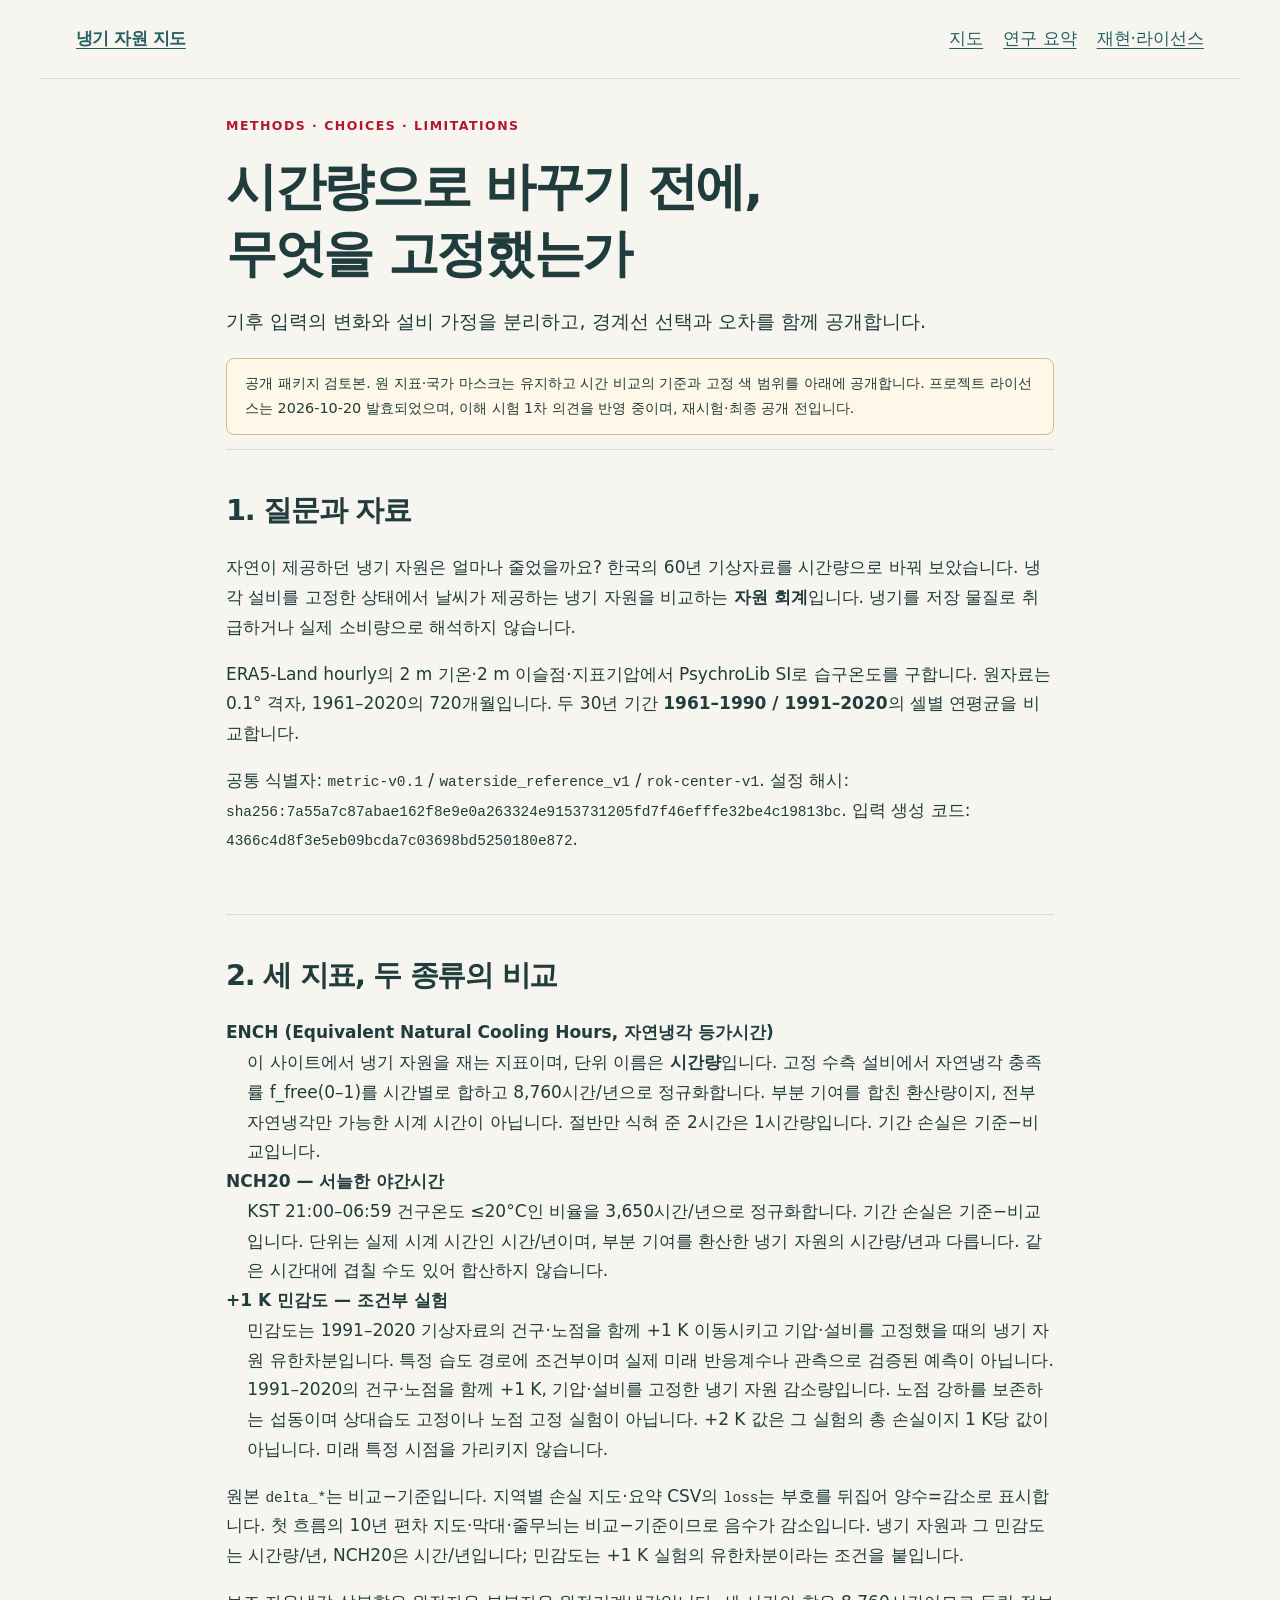
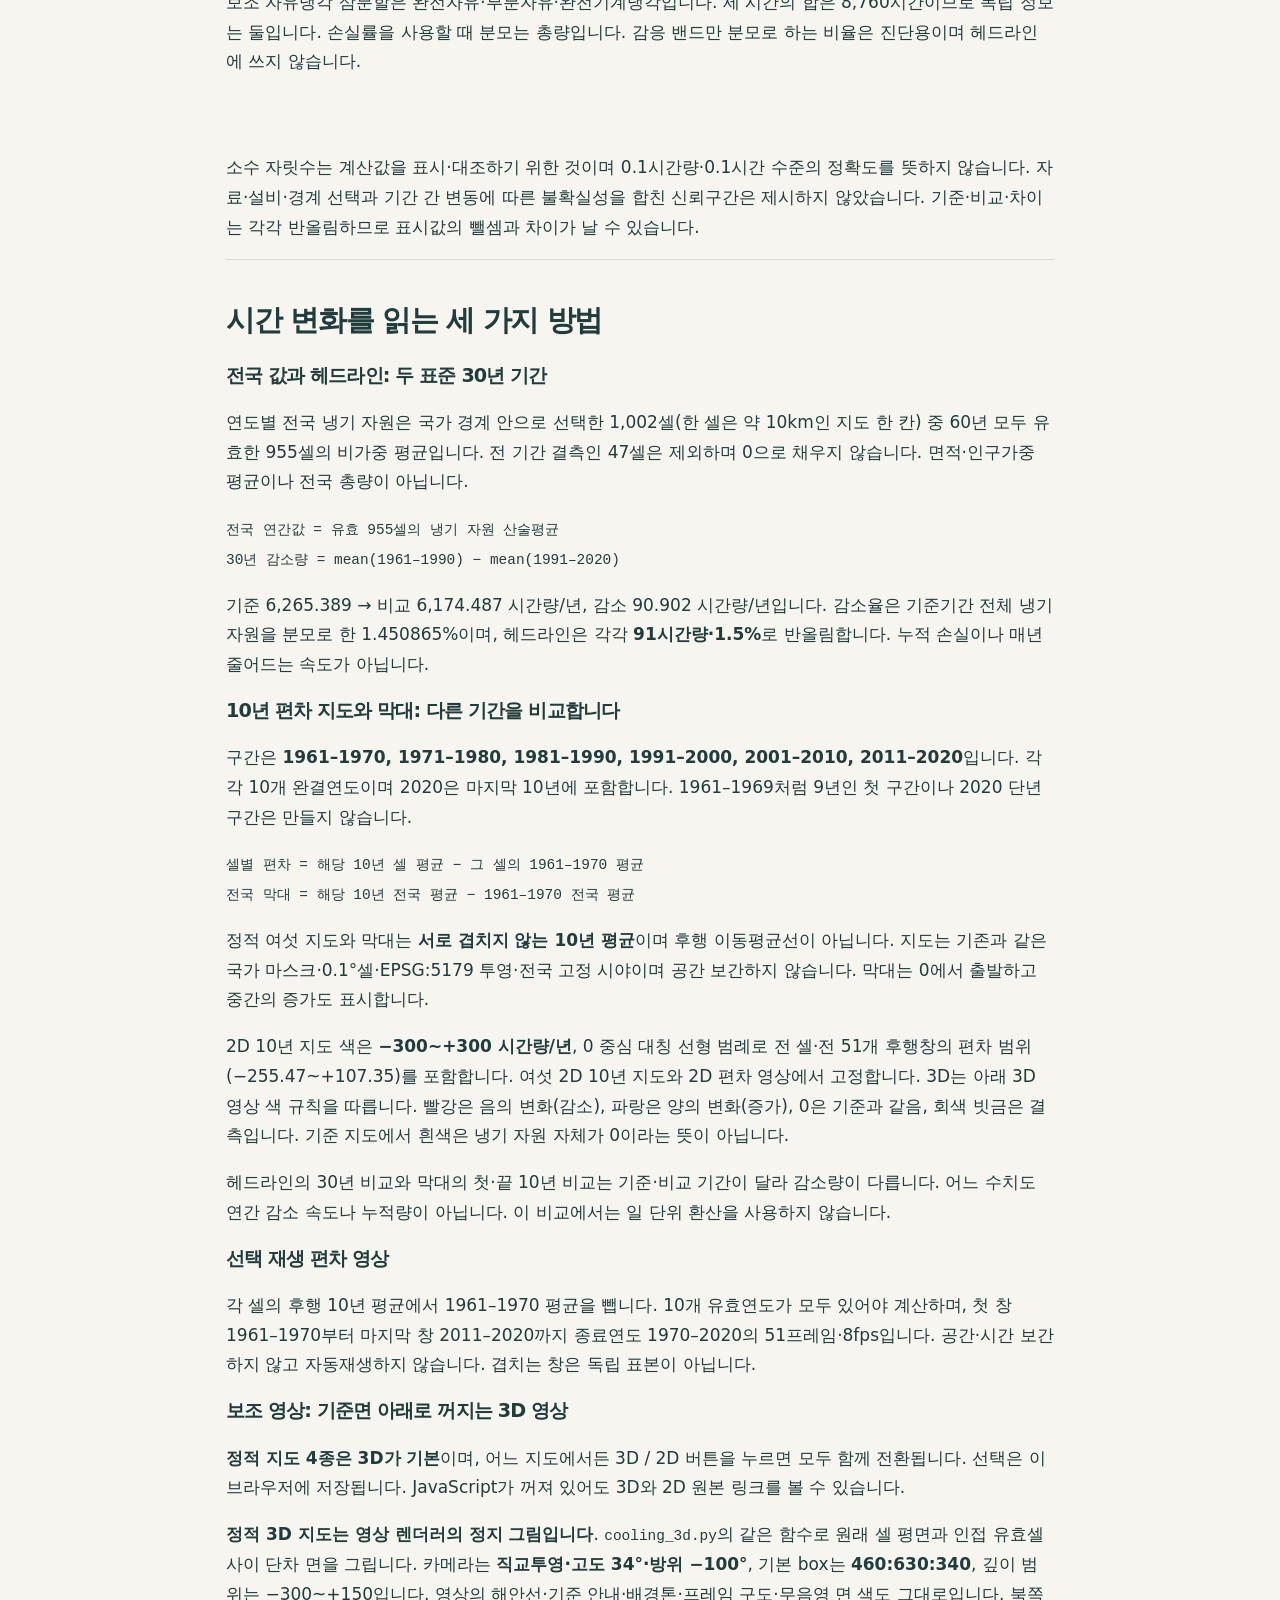
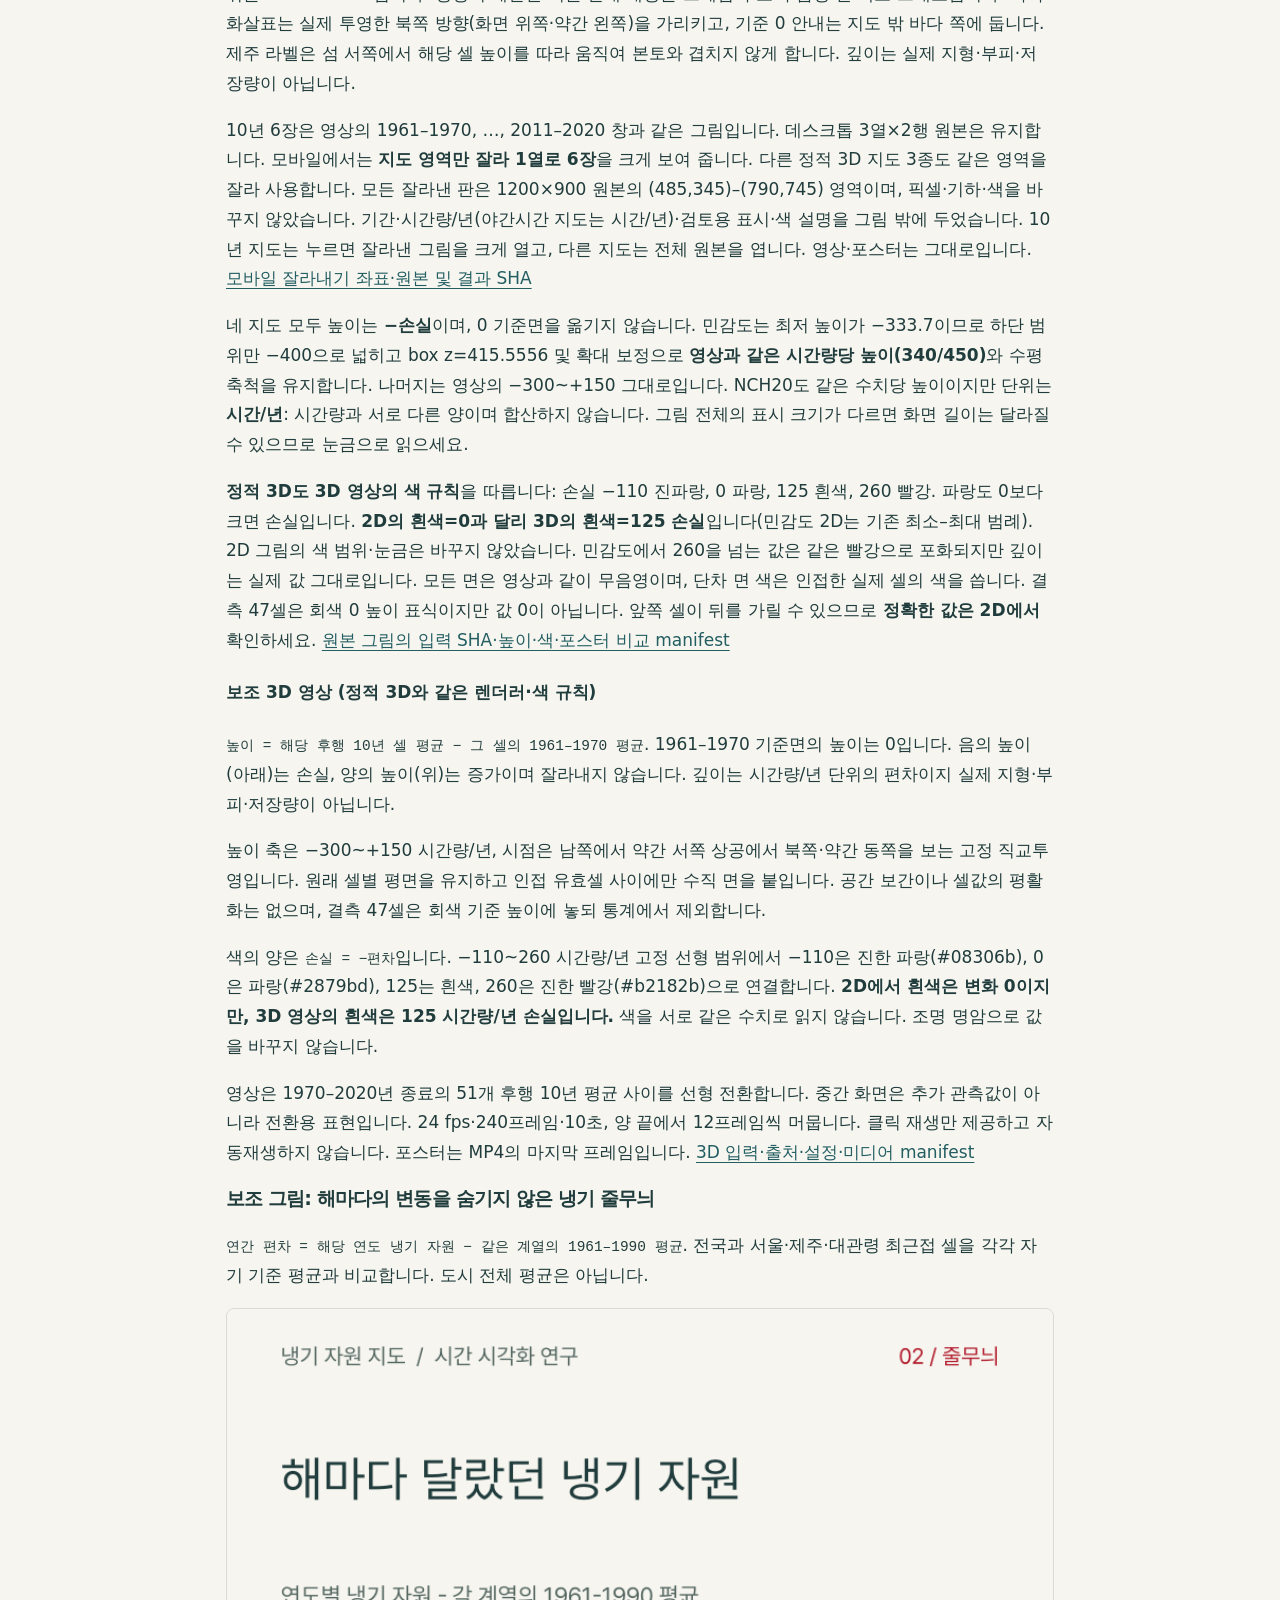
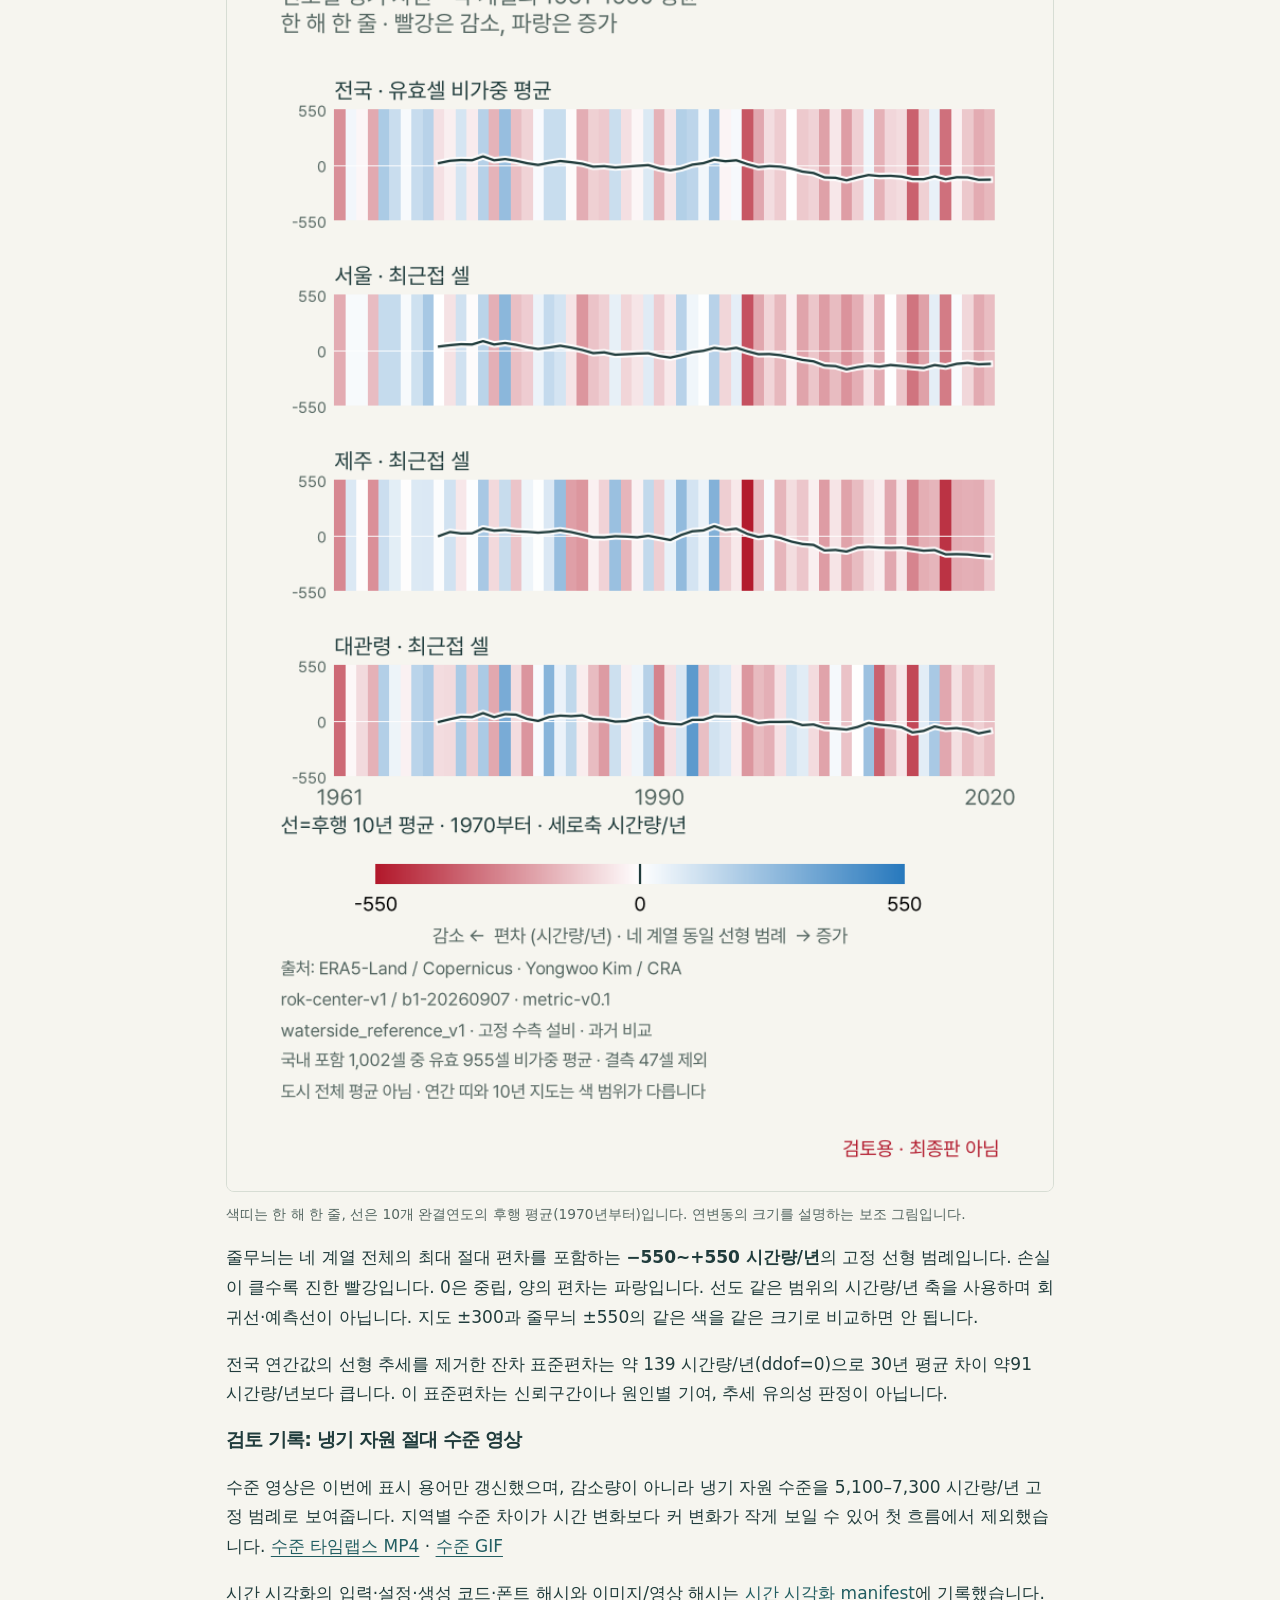
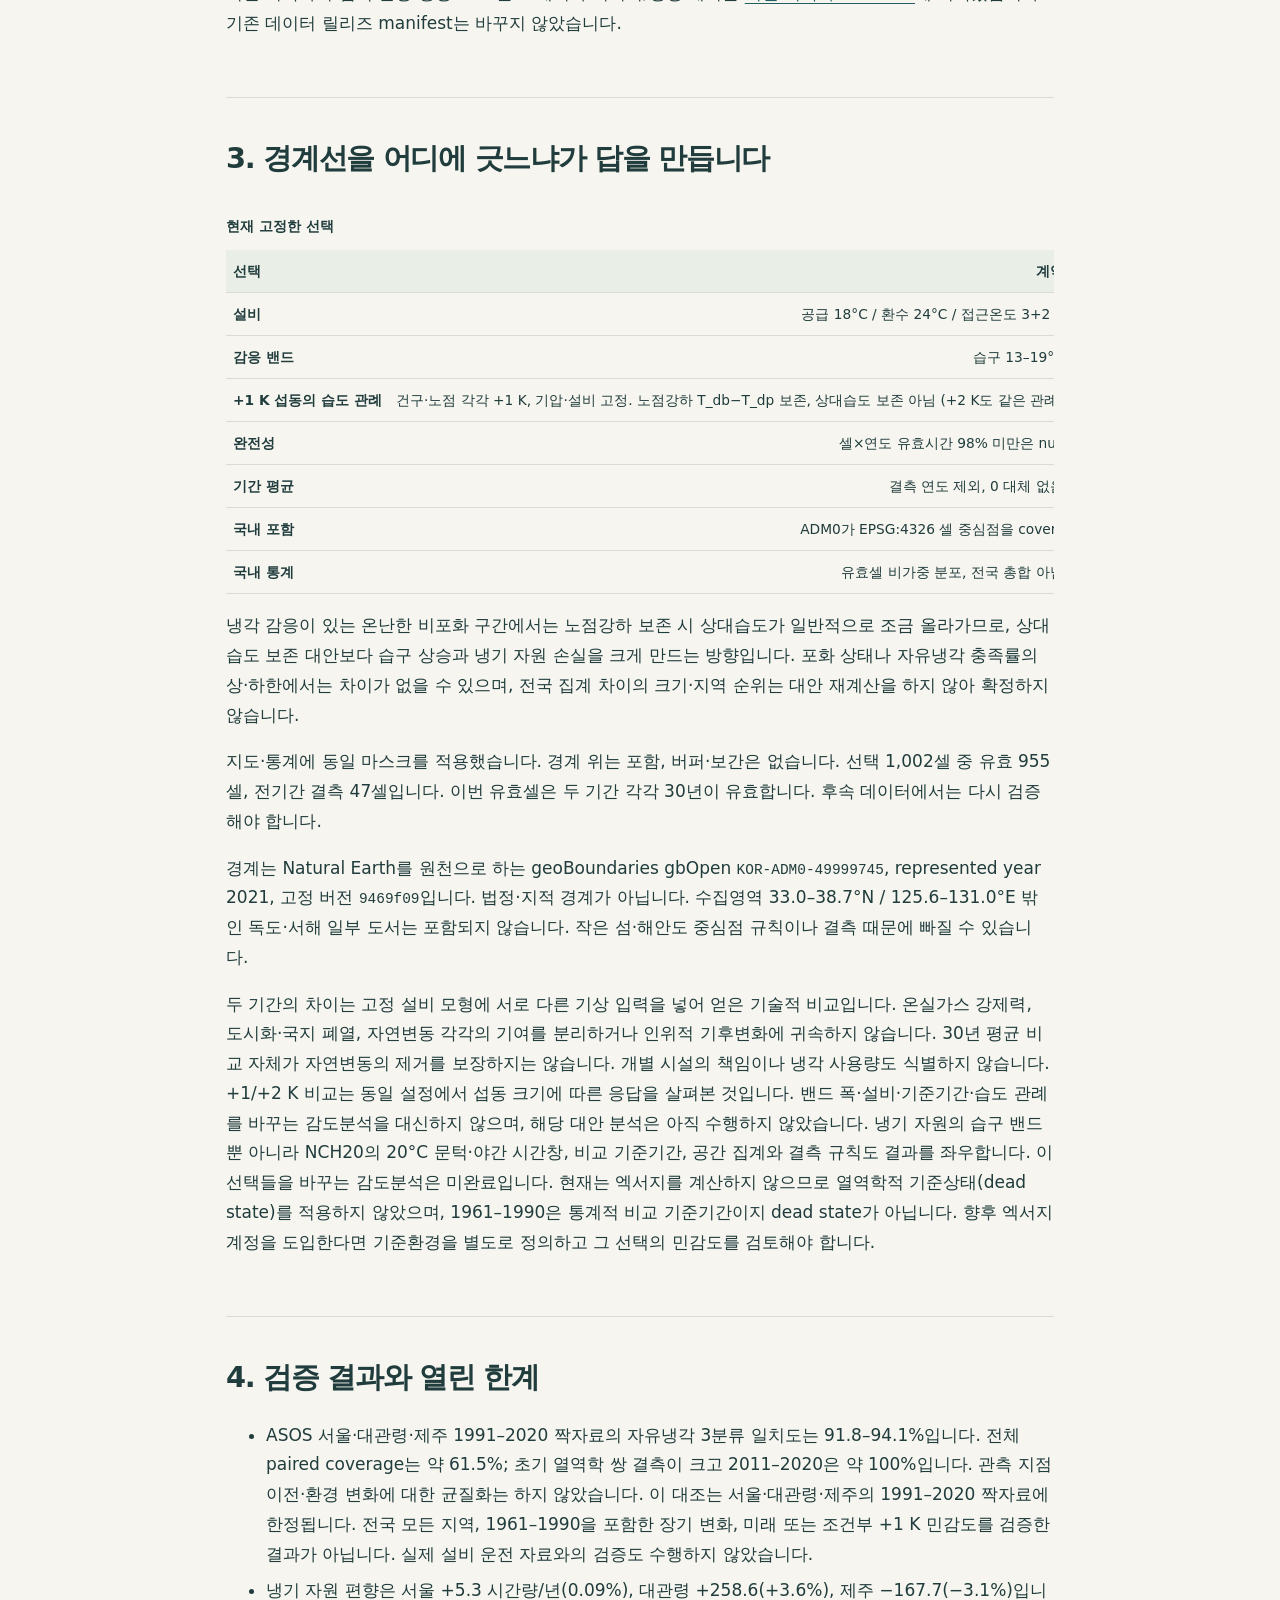
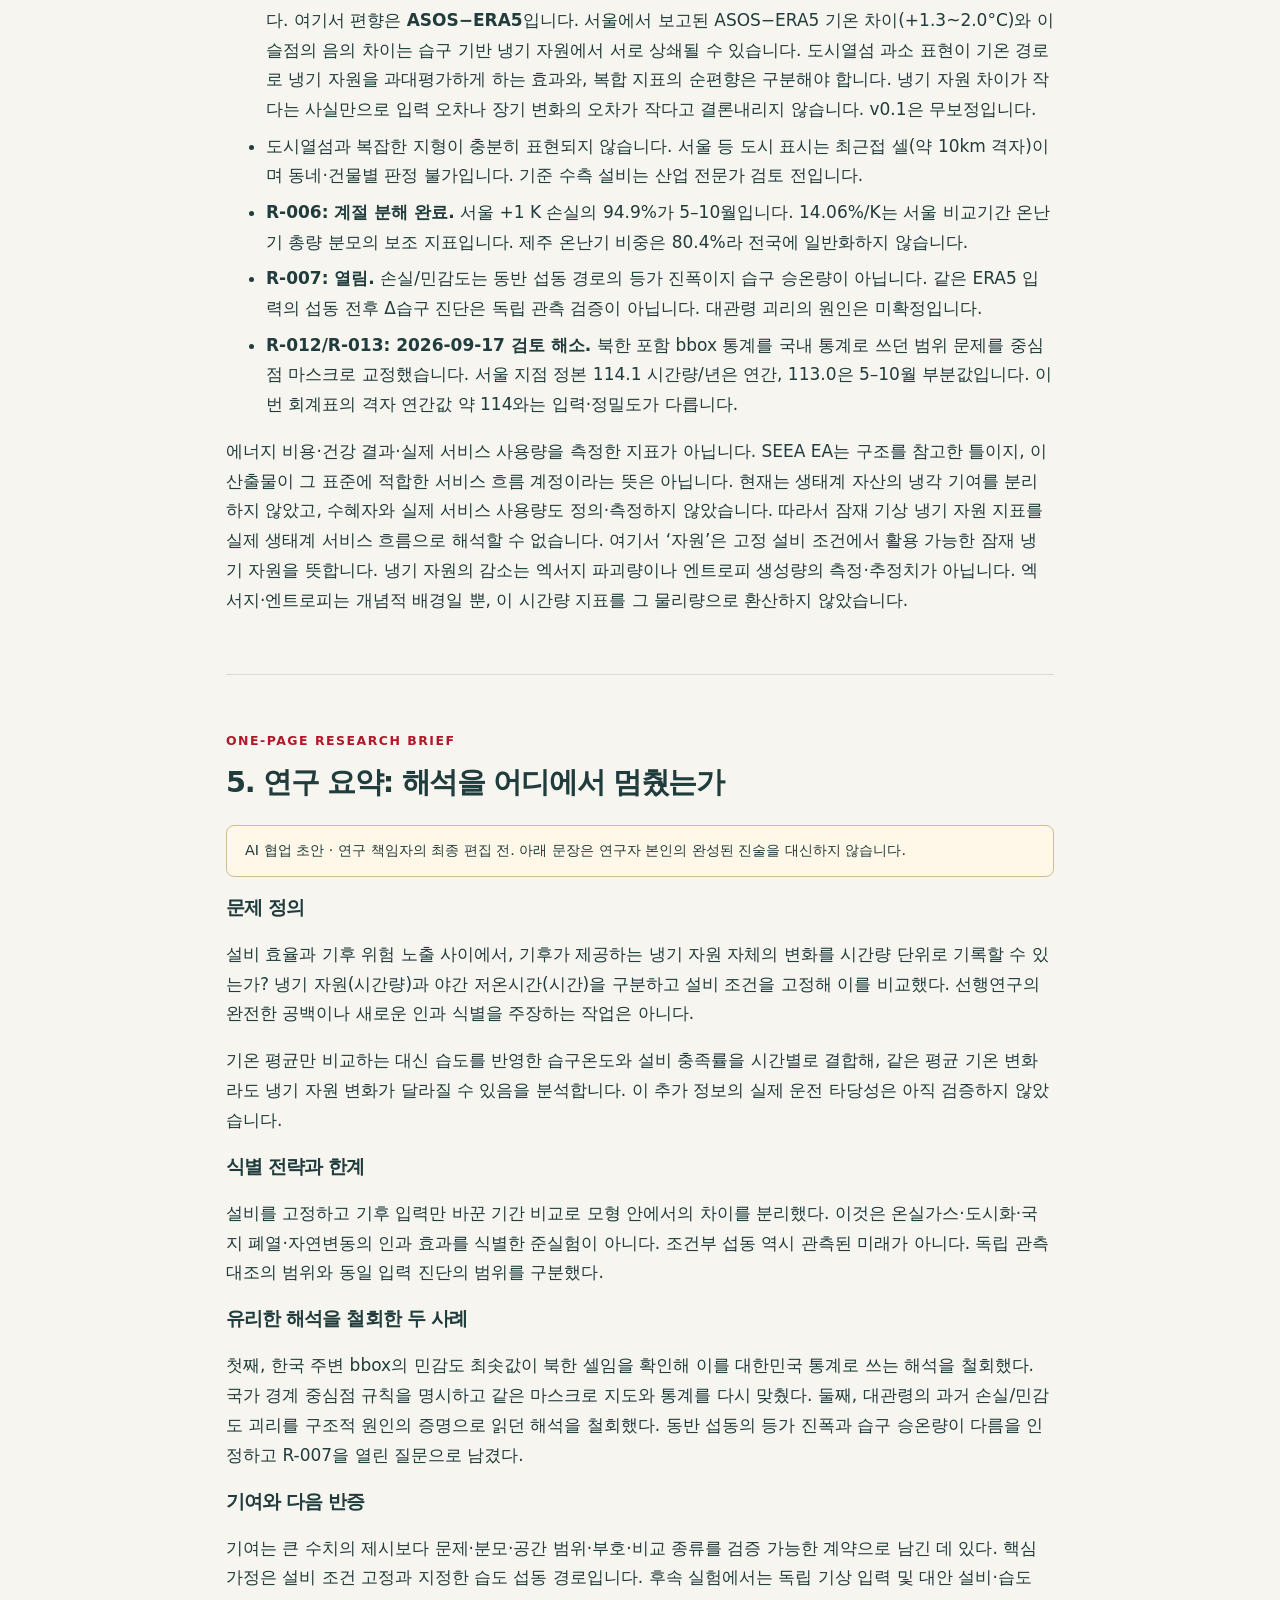
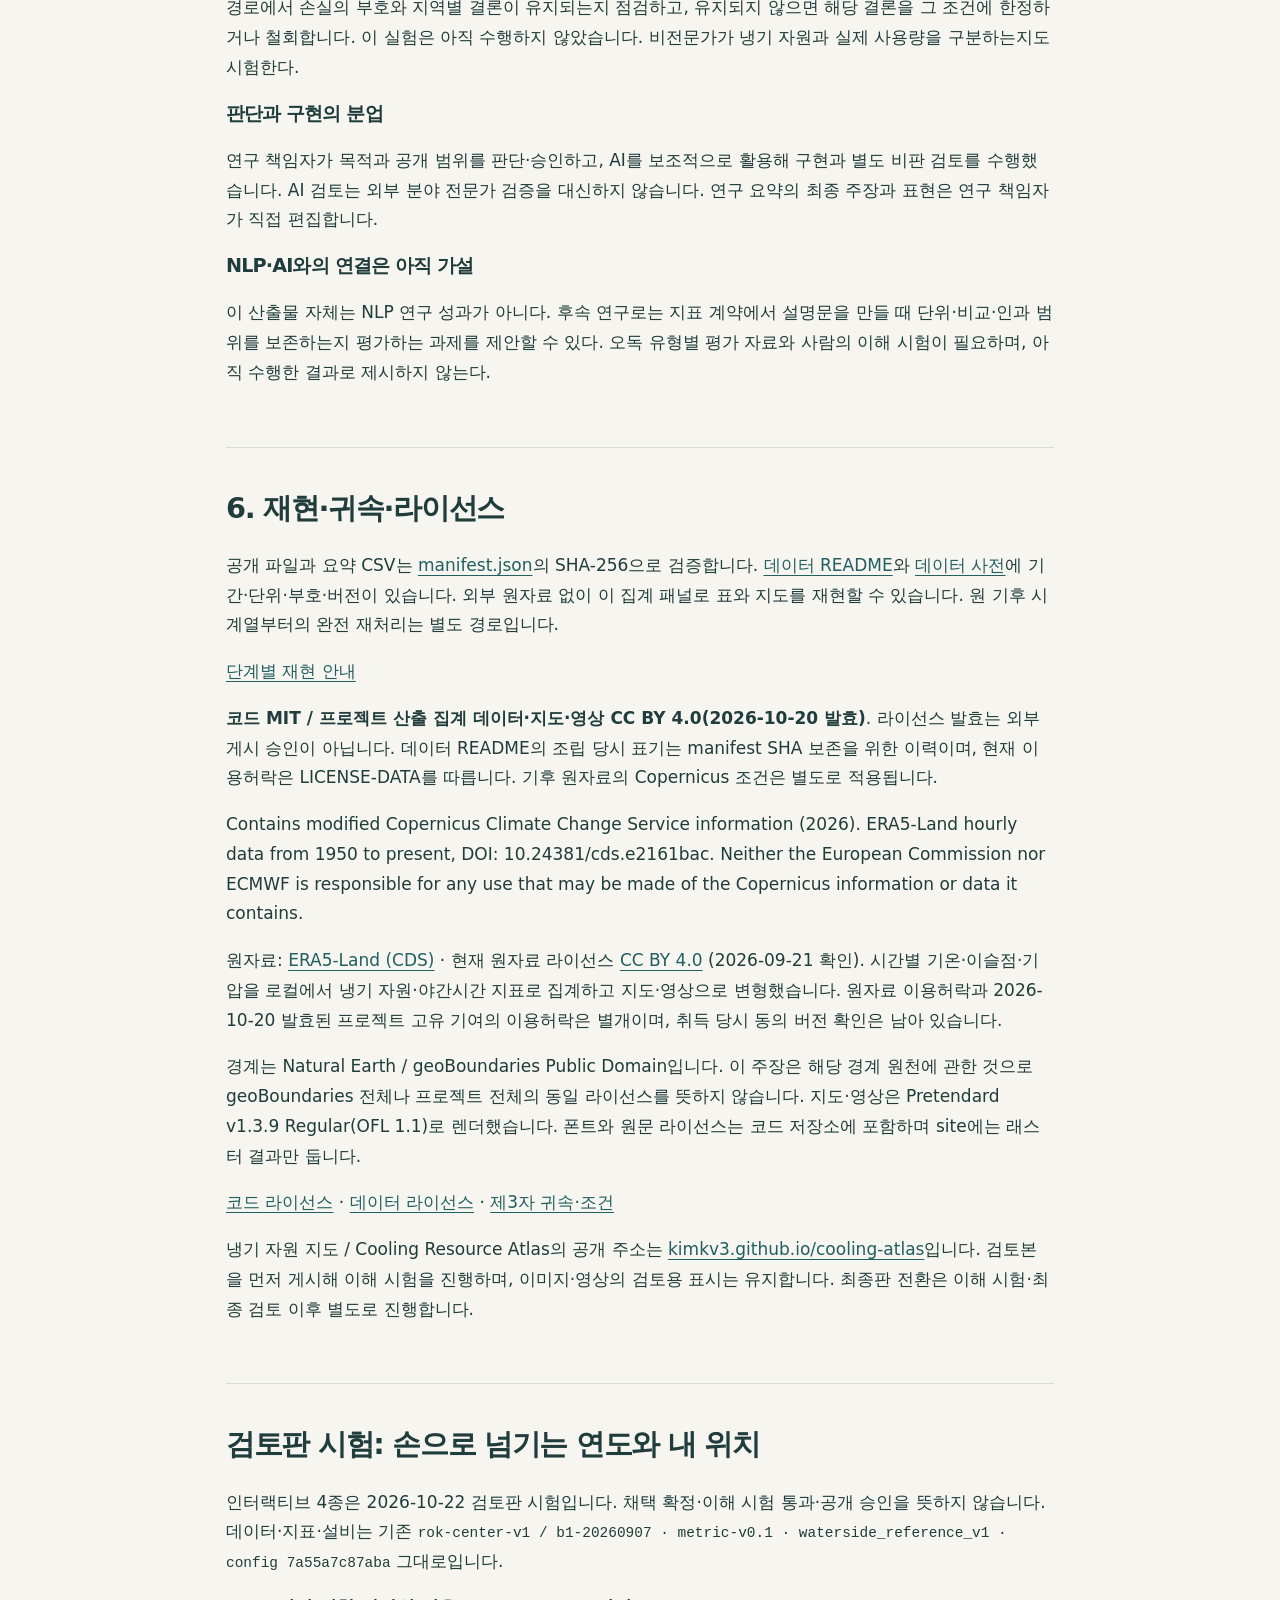
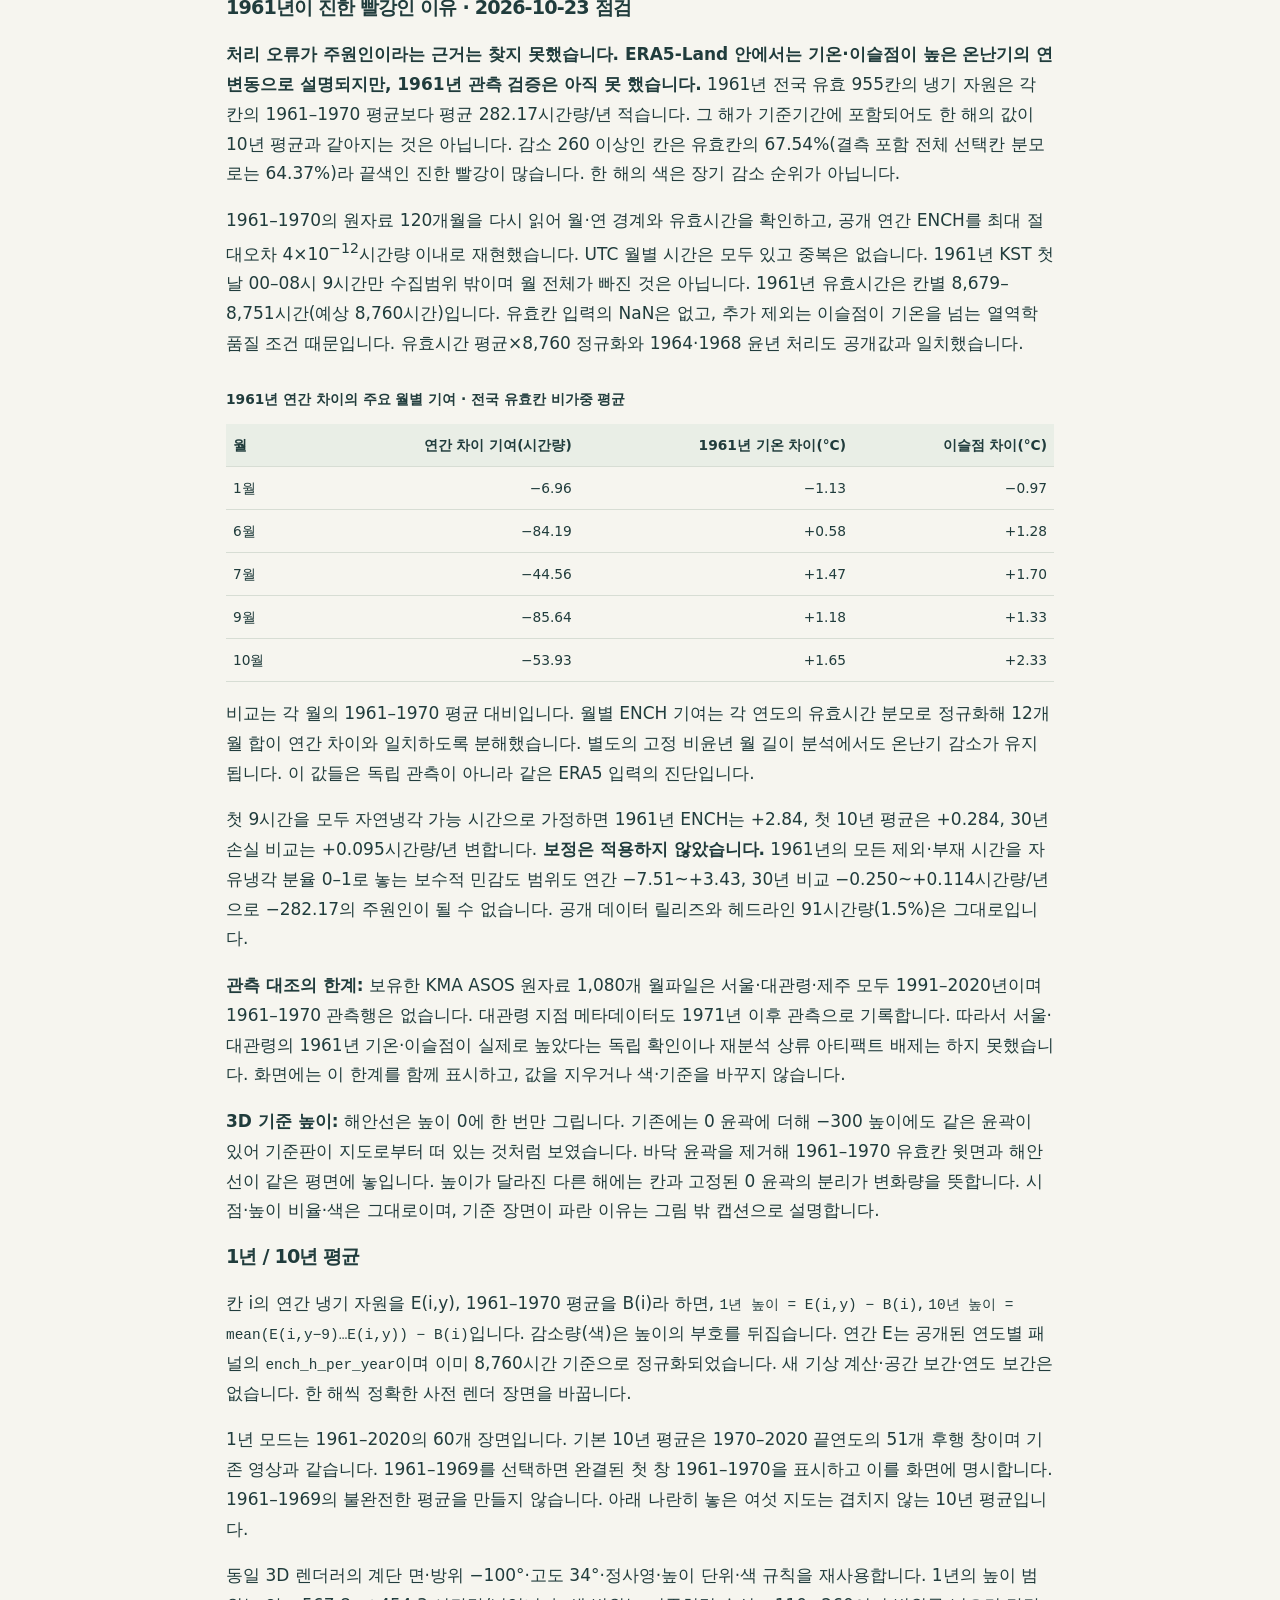
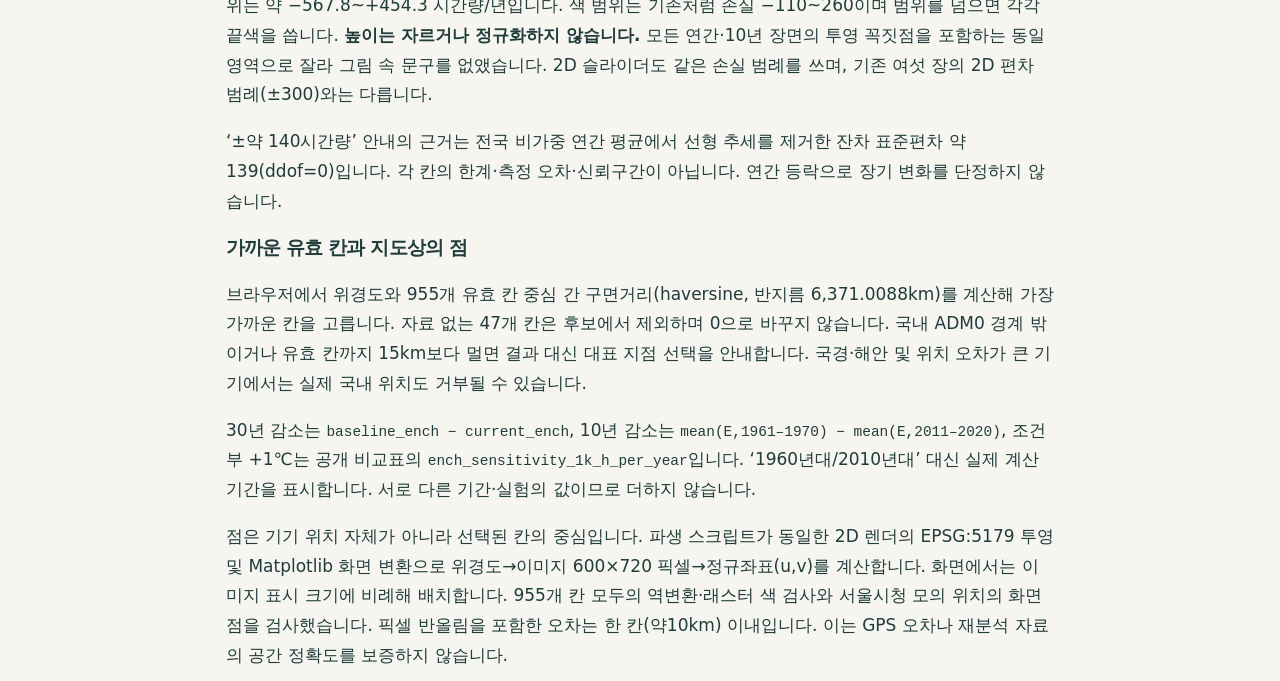
==== commit 4a27626b: "검토판 갱신: 3D 기준면 정렬·1961 주석 (원본 3491caa)" ====
--- a/methodology.html
+++ b/methodology.html
@@ -14,6 +14,15 @@
 <section id="research"><p class="eyebrow">One-page research brief</p><h2>5. 연구 요약: 해석을 어디에서 멈췄는가</h2><p class="status">AI 협업 초안 · 연구 책임자의 최종 편집 전. 아래 문장은 연구자 본인의 완성된 진술을 대신하지 않습니다.</p><h3>문제 정의</h3><p>설비 효율과 기후 위험 노출 사이에서, 기후가 제공하는 냉기 자원 자체의 변화를 시간량 단위로 기록할 수 있는가? 냉기 자원(시간량)과 야간 저온시간(시간)을 구분하고 설비 조건을 고정해 이를 비교했다. 선행연구의 완전한 공백이나 새로운 인과 식별을 주장하는 작업은 아니다.</p><p>기온 평균만 비교하는 대신 습도를 반영한 습구온도와 설비 충족률을 시간별로 결합해, 같은 평균 기온 변화라도 냉기 자원 변화가 달라질 수 있음을 분석합니다. 이 추가 정보의 실제 운전 타당성은 아직 검증하지 않았습니다.</p><h3>식별 전략과 한계</h3><p>설비를 고정하고 기후 입력만 바꾼 기간 비교로 모형 안에서의 차이를 분리했다. 이것은 온실가스·도시화·국지 폐열·자연변동의 인과 효과를 식별한 준실험이 아니다. 조건부 섭동 역시 관측된 미래가 아니다. 독립 관측 대조의 범위와 동일 입력 진단의 범위를 구분했다.</p><h3>유리한 해석을 철회한 두 사례</h3><p>첫째, 한국 주변 bbox의 민감도 최솟값이 북한 셀임을 확인해 이를 대한민국 통계로 쓰는 해석을 철회했다. 국가 경계 중심점 규칙을 명시하고 같은 마스크로 지도와 통계를 다시 맞췄다. 둘째, 대관령의 과거 손실/민감도 괴리를 구조적 원인의 증명으로 읽던 해석을 철회했다. 동반 섭동의 등가 진폭과 습구 승온량이 다름을 인정하고 R-007을 열린 질문으로 남겼다.</p><h3>기여와 다음 반증</h3><p>기여는 큰 수치의 제시보다 문제·분모·공간 범위·부호·비교 종류를 검증 가능한 계약으로 남긴 데 있다. 핵심 가정은 설비 조건 고정과 지정한 습도 섭동 경로입니다. 후속 실험에서는 독립 기상 입력 및 대안 설비·습도 경로에서 손실의 부호와 지역별 결론이 유지되는지 점검하고, 유지되지 않으면 해당 결론을 그 조건에 한정하거나 철회합니다. 이 실험은 아직 수행하지 않았습니다. 비전문가가 냉기 자원과 실제 사용량을 구분하는지도 시험한다.</p><h3>판단과 구현의 분업</h3><p>연구 책임자가 목적과 공개 범위를 판단·승인하고, AI를 보조적으로 활용해 구현과 별도 비판 검토를 수행했습니다. AI 검토는 외부 분야 전문가 검증을 대신하지 않습니다. 연구 요약의 최종 주장과 표현은 연구 책임자가 직접 편집합니다.</p><h3>NLP·AI와의 연결은 아직 가설</h3><p>이 산출물 자체는 NLP 연구 성과가 아니다. 후속 연구로는 지표 계약에서 설명문을 만들 때 단위·비교·인과 범위를 보존하는지 평가하는 과제를 제안할 수 있다. 오독 유형별 평가 자료와 사람의 이해 시험이 필요하며, 아직 수행한 결과로 제시하지 않는다.</p></section>
 <section id="reproduce"><h2>6. 재현·귀속·라이선스</h2><p>공개 파일과 요약 CSV는 <a href="data/rok-center-v1-b1-20260907/manifest.json">manifest.json</a>의 SHA-256으로 검증합니다. <a href="data/rok-center-v1-b1-20260907/README.md">데이터 README</a>와 <a href="data/rok-center-v1-b1-20260907/DATA_DICTIONARY.md">데이터 사전</a>에 기간·단위·부호·버전이 있습니다. 외부 원자료 없이 이 집계 패널로 표와 지도를 재현할 수 있습니다. 원 기후 시계열부터의 완전 재처리는 별도 경로입니다.</p><p><a href="reproduce.md">단계별 재현 안내</a></p><p><strong>코드 MIT / 프로젝트 산출 집계 데이터·지도·영상 CC BY 4.0(2026-10-20 발효)</strong>. 라이선스 발효는 외부 게시 승인이 아닙니다. 데이터 README의 조립 당시 표기는 manifest SHA 보존을 위한 이력이며, 현재 이용허락은 LICENSE-DATA를 따릅니다. 기후 원자료의 Copernicus 조건은 별도로 적용됩니다.</p><p>Contains modified Copernicus Climate Change Service information (2026). ERA5-Land hourly data from 1950 to present, DOI: 10.24381/cds.e2161bac. Neither the European Commission nor ECMWF is responsible for any use that may be made of the Copernicus information or data it contains.</p><p>원자료: <a href="https://cds.climate.copernicus.eu/datasets/reanalysis-era5-land">ERA5-Land (CDS)</a> · 현재 원자료 라이선스 <a href="https://creativecommons.org/licenses/by/4.0/">CC BY 4.0</a> (2026-09-21 확인). 시간별 기온·이슬점·기압을 로컬에서 냉기 자원·야간시간 지표로 집계하고 지도·영상으로 변형했습니다. 원자료 이용허락과 2026-10-20 발효된 프로젝트 고유 기여의 이용허락은 별개이며, 취득 당시 동의 버전 확인은 남아 있습니다.</p><p>경계는 Natural Earth / geoBoundaries Public Domain입니다. 이 주장은 해당 경계 원천에 관한 것으로 geoBoundaries 전체나 프로젝트 전체의 동일 라이선스를 뜻하지 않습니다. 지도·영상은 Pretendard v1.3.9 Regular(OFL 1.1)로 렌더했습니다. 폰트와 원문 라이선스는 코드 저장소에 포함하며 site에는 래스터 결과만 둡니다.</p><p><a href="LICENSE">코드 라이선스</a> · <a href="LICENSE-DATA">데이터 라이선스</a> · <a href="NOTICE">제3자 귀속·조건</a></p><p>냉기 자원 지도 / Cooling Resource Atlas의 공개 주소는 <a href="https://kimkv3.github.io/cooling-atlas">kimkv3.github.io/cooling-atlas</a>입니다. 검토본을 먼저 게시해 이해 시험을 진행하며, 이미지·영상의 검토용 표시는 유지합니다. 최종판 전환은 이해 시험·최종 검토 이후 별도로 진행합니다.</p></section><section id="interactive-method"><h2>검토판 시험: 손으로 넘기는 연도와 내 위치</h2>
 <p>인터랙티브 4종은 2026-10-22 검토판 시험입니다. 채택 확정·이해 시험 통과·공개 승인을 뜻하지 않습니다. 데이터·지표·설비는 기존 <code>rok-center-v1 / b1-20260907 · metric-v0.1 · waterside_reference_v1 · config 7a55a7c87aba</code> 그대로입니다.</p>
+<h3 id="d43-diagnosis">1961년이 진한 빨강인 이유 · 2026-10-23 점검</h3>
+<p><strong>처리 오류가 주원인이라는 근거는 찾지 못했습니다. ERA5-Land 안에서는 기온·이슬점이 높은 온난기의 연변동으로 설명되지만, 1961년 관측 검증은 아직 못 했습니다.</strong> 1961년 전국 유효 955칸의 냉기 자원은 각 칸의 1961–1970 평균보다 평균 282.17시간량/년 적습니다. 그 해가 기준기간에 포함되어도 한 해의 값이 10년 평균과 같아지는 것은 아닙니다. 감소 260 이상인 칸은 유효칸의 67.54%(결측 포함 전체 선택칸 분모로는 64.37%)라 끝색인 진한 빨강이 많습니다. 한 해의 색은 장기 감소 순위가 아닙니다.</p>
+<p>1961–1970의 원자료 120개월을 다시 읽어 월·연 경계와 유효시간을 확인하고, 공개 연간 ENCH를 최대 절대오차 4×10<sup>−12</sup>시간량 이내로 재현했습니다. UTC 월별 시간은 모두 있고 중복은 없습니다. 1961년 KST 첫날 00–08시 9시간만 수집범위 밖이며 월 전체가 빠진 것은 아닙니다. 1961년 유효시간은 칸별 8,679–8,751시간(예상 8,760시간)입니다. 유효칸 입력의 NaN은 없고, 추가 제외는 이슬점이 기온을 넘는 열역학 품질 조건 때문입니다. 유효시간 평균×8,760 정규화와 1964·1968 윤년 처리도 공개값과 일치했습니다.</p>
+<div class="table-scroll"><table><caption>1961년 연간 차이의 주요 월별 기여 · 전국 유효칸 비가중 평균</caption><thead><tr><th>월</th><th>연간 차이 기여(시간량)</th><th>1961년 기온 차이(°C)</th><th>이슬점 차이(°C)</th></tr></thead><tbody><tr><td>1월</td><td>−6.96</td><td>−1.13</td><td>−0.97</td></tr><tr><td>6월</td><td>−84.19</td><td>+0.58</td><td>+1.28</td></tr><tr><td>7월</td><td>−44.56</td><td>+1.47</td><td>+1.70</td></tr><tr><td>9월</td><td>−85.64</td><td>+1.18</td><td>+1.33</td></tr><tr><td>10월</td><td>−53.93</td><td>+1.65</td><td>+2.33</td></tr></tbody></table></div>
+<p>비교는 각 월의 1961–1970 평균 대비입니다. 월별 ENCH 기여는 각 연도의 유효시간 분모로 정규화해 12개월 합이 연간 차이와 일치하도록 분해했습니다. 별도의 고정 비윤년 월 길이 분석에서도 온난기 감소가 유지됩니다. 이 값들은 독립 관측이 아니라 같은 ERA5 입력의 진단입니다.</p>
+<p>첫 9시간을 모두 자연냉각 가능 시간으로 가정하면 1961년 ENCH는 +2.84, 첫 10년 평균은 +0.284, 30년 손실 비교는 +0.095시간량/년 변합니다. <strong>보정은 적용하지 않았습니다.</strong> 1961년의 모든 제외·부재 시간을 자유냉각 분율 0–1로 놓는 보수적 민감도 범위도 연간 −7.51~+3.43, 30년 비교 −0.250~+0.114시간량/년으로 −282.17의 주원인이 될 수 없습니다. 공개 데이터 릴리즈와 헤드라인 91시간량(1.5%)은 그대로입니다.</p>
+<p><strong>관측 대조의 한계:</strong> 보유한 KMA ASOS 원자료 1,080개 월파일은 서울·대관령·제주 모두 1991–2020년이며 1961–1970 관측행은 없습니다. 대관령 지점 메타데이터도 1971년 이후 관측으로 기록합니다. 따라서 서울·대관령의 1961년 기온·이슬점이 실제로 높았다는 독립 확인이나 재분석 상류 아티팩트 배제는 하지 못했습니다. 화면에는 이 한계를 함께 표시하고, 값을 지우거나 색·기준을 바꾸지 않습니다.</p>
+<p><strong>3D 기준 높이:</strong> 해안선은 높이 0에 한 번만 그립니다. 기존에는 0 윤곽에 더해 −300 높이에도 같은 윤곽이 있어 기준판이 지도로부터 떠 있는 것처럼 보였습니다. 바닥 윤곽을 제거해 1961–1970 유효칸 윗면과 해안선이 같은 평면에 놓입니다. 높이가 달라진 다른 해에는 칸과 고정된 0 윤곽의 분리가 변화량을 뜻합니다. 시점·높이 비율·색은 그대로이며, 기준 장면이 파란 이유는 그림 밖 캡션으로 설명합니다.</p>
+
 <h3>1년 / 10년 평균</h3><p>칸 i의 연간 냉기 자원을 E(i,y), 1961–1970 평균을 B(i)라 하면, <code>1년 높이 = E(i,y) − B(i)</code>, <code>10년 높이 = mean(E(i,y−9)…E(i,y)) − B(i)</code>입니다. 감소량(색)은 높이의 부호를 뒤집습니다. 연간 E는 공개된 연도별 패널의 <code>ench_h_per_year</code>이며 이미 8,760시간 기준으로 정규화되었습니다. 새 기상 계산·공간 보간·연도 보간은 없습니다. 한 해씩 정확한 사전 렌더 장면을 바꿉니다.</p>
 <p>1년 모드는 1961–2020의 60개 장면입니다. 기본 10년 평균은 1970–2020 끝연도의 51개 후행 창이며 기존 영상과 같습니다. 1961–1969를 선택하면 완결된 첫 창 1961–1970을 표시하고 이를 화면에 명시합니다. 1961–1969의 불완전한 평균을 만들지 않습니다. 아래 나란히 놓은 여섯 지도는 겹치지 않는 10년 평균입니다.</p>
 <p>동일 3D 렌더러의 계단 면·방위 −100°·고도 34°·정사영·높이 단위·색 규칙을 재사용합니다. 1년의 높이 범위는 약 −567.8~+454.3 시간량/년입니다. 색 범위는 기존처럼 손실 −110~260이며 범위를 넘으면 각각 끝색을 씁니다. <strong>높이는 자르거나 정규화하지 않습니다.</strong> 모든 연간·10년 장면의 투영 꼭짓점을 포함하는 동일 영역으로 잘라 그림 속 문구를 없앴습니다. 2D 슬라이더도 같은 손실 범례를 쓰며, 기존 여섯 장의 2D 편차 범례(±300)와는 다릅니다.</p>
--- a/assets/style.css
+++ b/assets/style.css
@@ -46,3 +46,7 @@
 @media(prefers-reduced-motion:reduce){body.time-story{background:#eff7ff!important}}
 .interactive-scene{grid-column:2;grid-row:1 / span 2}.interactive-layout>.snapshot-guide{grid-column:1;grid-row:2}#frame-status:empty{display:none}
 @media(max-width:760px){.interactive-layout{display:flex;flex-direction:column}.year-console{position:sticky;top:0;z-index:3;background:#f5f7f7;border-bottom:1px solid #71847c;padding:8px;width:100%;border-radius:8px}.year-mode{margin-bottom:4px}.year-mode legend{font-size:.75rem}.year-mode label{padding-top:4px;padding-bottom:4px}.year-console label[for=year-slider]{display:flex;align-items:center;gap:14px}#year-current{font-size:2.4rem}#year-period{font-size:.85rem;margin:2px 0}.interactive-buttons{margin-top:6px}.interactive-scene{width:100%;order:1}.interactive-layout>.snapshot-guide{order:2;width:100%}}
+
+/* D-43: explanation outside the raster, tied to the displayed scene. */
+.scene-note { margin: 0 0 .75rem; padding: .7rem; border-left: 3px solid #2879bd; background: #edf4fa; color: #203c3c; font-weight: 600; }
+#year-baseline { margin: .6rem 0; font-size: .9rem; }
